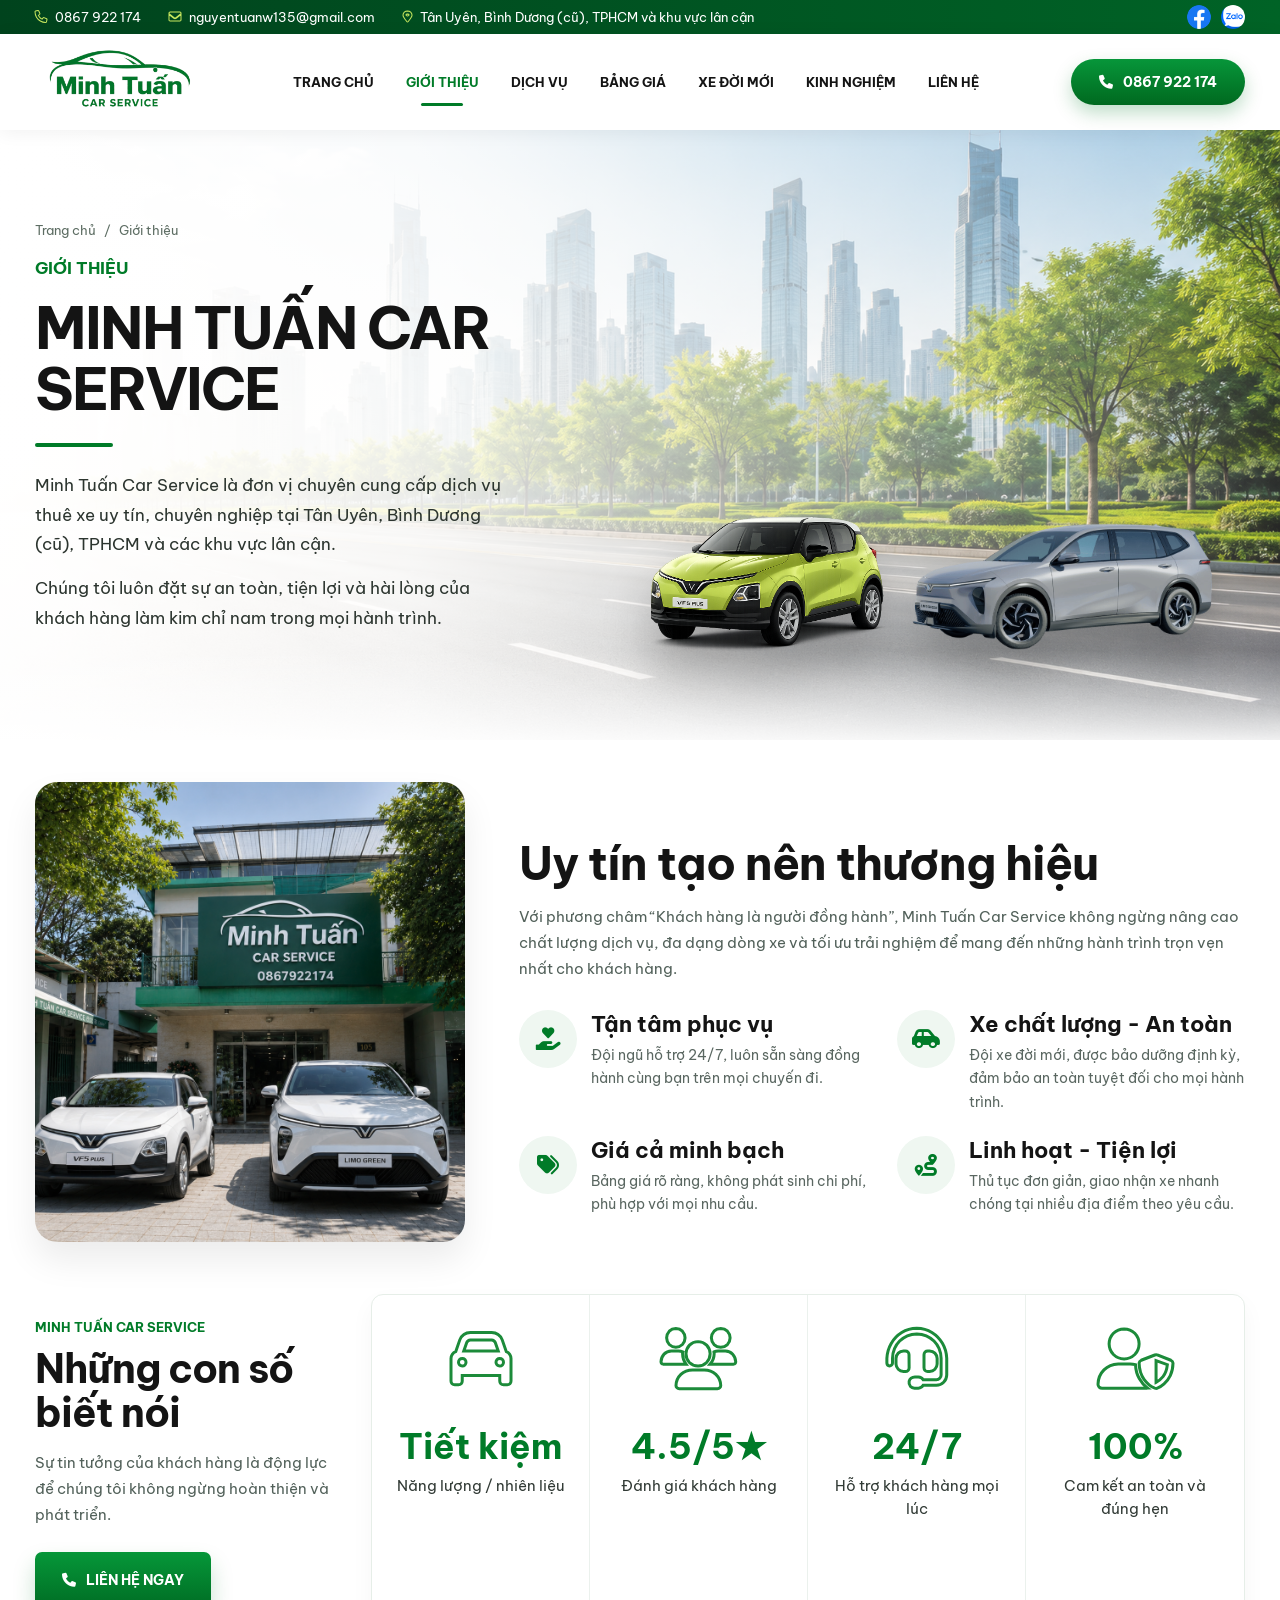
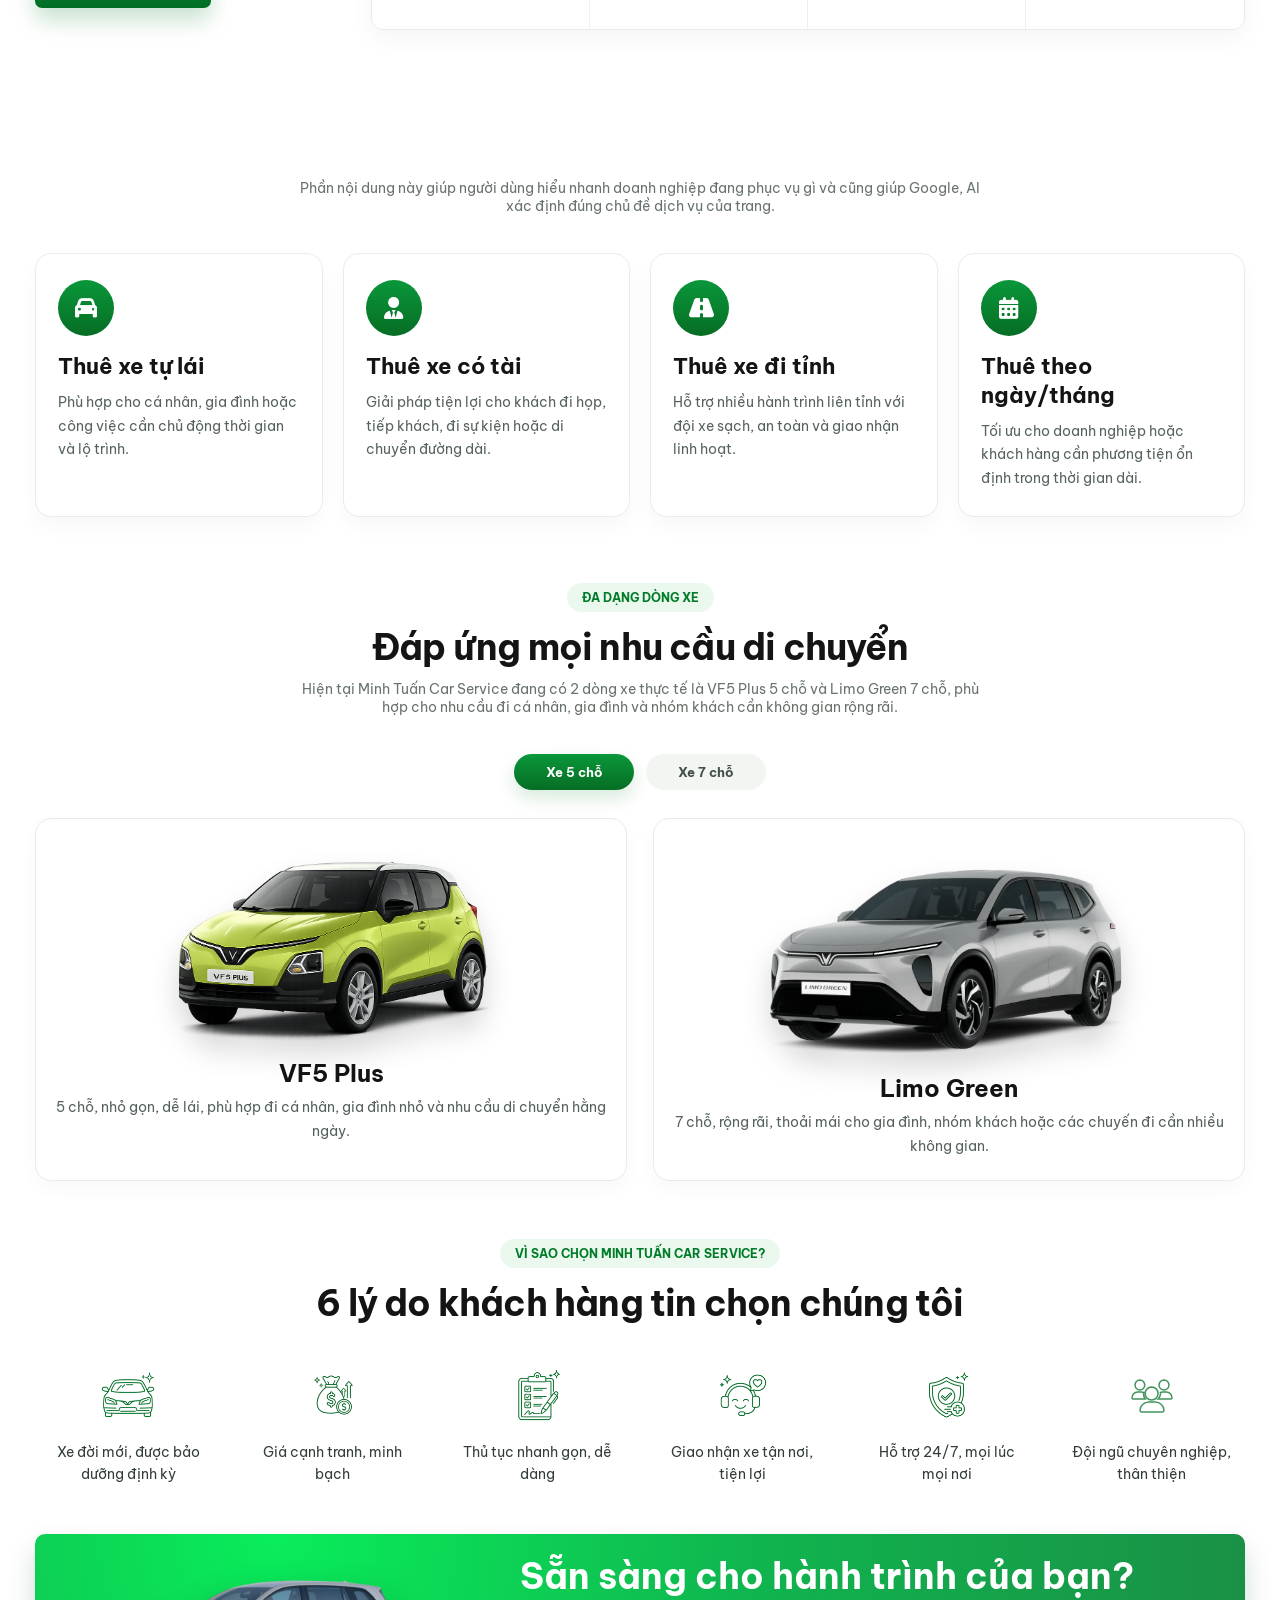
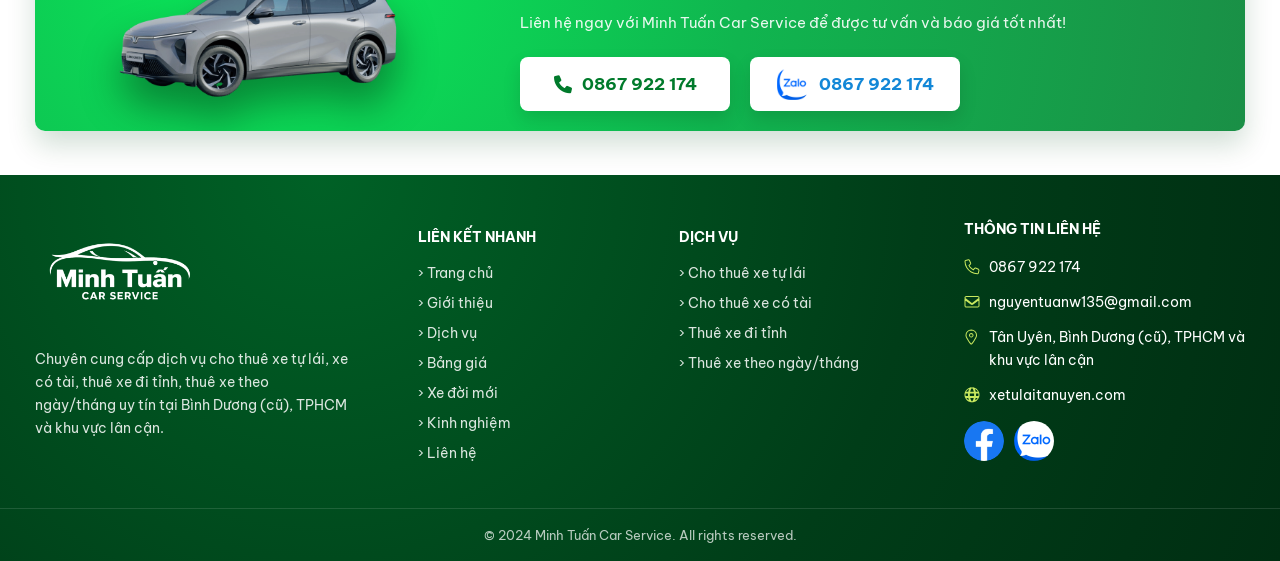
==== gioi-thieu.html @ 551d5305 "Initial site setup and UX polish" ====
<!DOCTYPE html>
<html lang="vi">
<head>
  <meta charset="UTF-8" />
  <meta name="viewport" content="width=device-width, initial-scale=1.0" />
  <title>Giới thiệu Minh Tuấn Car Service | Thuê xe tự lái Tân Uyên, Bình Dương</title>
  <meta name="description" content="Giới thiệu Minh Tuấn Car Service - dịch vụ thuê xe tự lái, xe có tài, xe đi tỉnh tại Tân Uyên, Bình Dương (cũ), TPHCM với 2 dòng xe hiện có: VF5 Plus 5 chỗ và Limo Green 7 chỗ." />
  <meta name="robots" content="index,follow,max-image-preview:large,max-snippet:-1,max-video-preview:-1" />
  <meta name="author" content="Minh Tuấn Car Service" />
  <link rel="canonical" href="https://xetulaitanuyen.com/gioi-thieu.html" />
  <meta property="og:locale" content="vi_VN" />
  <meta property="og:type" content="article" />
  <meta property="og:title" content="Giới thiệu Minh Tuấn Car Service | Thuê xe tự lái Tân Uyên" />
  <meta property="og:description" content="Trang giới thiệu đồng bộ nhận diện thương hiệu, tối ưu SEO Google và AI với đội xe thực tế gồm VF5 Plus 5 chỗ và Limo Green 7 chỗ." />
  <meta property="og:url" content="https://xetulaitanuyen.com/gioi-thieu.html" />
  <meta property="og:site_name" content="Minh Tuấn Car Service" />
  <meta property="og:image" content="https://xetulaitanuyen.com/assets/reference.jpg" />
  <meta property="og:image:alt" content="Minh Tuấn Car Service tại Tân Uyên Bình Dương" />
  <meta name="twitter:card" content="summary_large_image" />
  <meta name="twitter:title" content="Giới thiệu Minh Tuấn Car Service" />
  <meta name="twitter:description" content="Dịch vụ thuê xe tại Tân Uyên, Bình Dương với trang giới thiệu chuẩn SEO, dễ hiểu và đồng bộ giao diện hiện có." />
  <meta name="twitter:image" content="https://xetulaitanuyen.com/assets/reference.jpg" />
  <link rel="preconnect" href="https://fonts.googleapis.com">
  <link rel="preconnect" href="https://fonts.gstatic.com" crossorigin>
  <link href="https://fonts.googleapis.com/css2?family=Be+Vietnam+Pro:wght@400;500;600;700;800;900&display=swap" rel="stylesheet">
  <link rel="stylesheet" href="./style.css?v=scroll-reveal-9" />
  <link rel="stylesheet" href="./about.css?v=scroll-reveal-9" />
  <link rel="stylesheet" href="https://cdnjs.cloudflare.com/ajax/libs/font-awesome/6.0.0/css/all.min.css" />
  <link rel="icon" href="./assets/fav.png" type="image/x-icon">
  <script src="./site.js?v=scroll-reveal-9" defer></script>
  <script type="application/ld+json">
    {
      "@context": "https://schema.org",
      "@graph": [
        {
          "@type": "WebSite",
          "@id": "https://xetulaitanuyen.com/#website",
          "url": "https://xetulaitanuyen.com/",
          "name": "Minh Tuấn Car Service",
          "inLanguage": "vi"
        },
        {
          "@type": "AboutPage",
          "@id": "https://xetulaitanuyen.com/gioi-thieu.html#webpage",
          "url": "https://xetulaitanuyen.com/gioi-thieu.html",
          "name": "Giới thiệu Minh Tuấn Car Service",
          "isPartOf": {
            "@id": "https://xetulaitanuyen.com/#website"
          },
          "about": {
            "@id": "https://xetulaitanuyen.com/#organization"
          },
          "breadcrumb": {
            "@id": "https://xetulaitanuyen.com/gioi-thieu.html#breadcrumb"
          },
          "inLanguage": "vi"
        },
        {
          "@type": "BreadcrumbList",
          "@id": "https://xetulaitanuyen.com/gioi-thieu.html#breadcrumb",
          "itemListElement": [
            {
              "@type": "ListItem",
              "position": 1,
              "name": "Trang chủ",
              "item": "https://xetulaitanuyen.com/"
            },
            {
              "@type": "ListItem",
              "position": 2,
              "name": "Giới thiệu",
              "item": "https://xetulaitanuyen.com/gioi-thieu.html"
            }
          ]
        },
        {
          "@type": "LocalBusiness",
          "@id": "https://xetulaitanuyen.com/#organization",
          "name": "Minh Tuấn Car Service",
          "url": "https://xetulaitanuyen.com/",
          "logo": "https://xetulaitanuyen.com/assets/logo.png",
          "image": "https://xetulaitanuyen.com/assets/reference.jpg",
          "telephone": "+84-867-922-174",
          "email": "nguyentuanw135@gmail.com",
          "description": "Đơn vị chuyên cho thuê xe tự lái, xe có tài, thuê xe đi tỉnh và thuê xe theo ngày tháng tại Tân Uyên, Bình Dương (cũ), TPHCM và khu vực lân cận với đội xe hiện có gồm VF5 Plus 5 chỗ và Limo Green 7 chỗ.",
          "address": {
            "@type": "PostalAddress",
            "addressLocality": "Tân Uyên",
            "addressRegion": "Bình Dương",
            "addressCountry": "VN"
          },
          "areaServed": [
            "Tân Uyên",
            "Bình Dương",
            "TPHCM"
          ],
          "sameAs": [
            "https://www.facebook.com/",
            "https://zalo.me/0867922174"
          ]
        },
        {
          "@type": "FAQPage",
          "@id": "https://xetulaitanuyen.com/gioi-thieu.html#faq",
          "mainEntity": [
            {
              "@type": "Question",
              "name": "Minh Tuấn Car Service cung cấp những dịch vụ gì?",
              "acceptedAnswer": {
                "@type": "Answer",
                "text": "Minh Tuấn Car Service cung cấp thuê xe tự lái, thuê xe có tài, thuê xe đi tỉnh và thuê xe theo ngày hoặc tháng tại Tân Uyên, Bình Dương và khu vực lân cận với hai mẫu xe hiện có là VF5 Plus 5 chỗ và Limo Green 7 chỗ."
              }
            },
            {
              "@type": "Question",
              "name": "Khu vực hoạt động chính ở đâu?",
              "acceptedAnswer": {
                "@type": "Answer",
                "text": "Doanh nghiệp phục vụ chính tại Tân Uyên, Bình Dương (cũ), TPHCM, Bình Cơ, Hội Nghĩa, Thuận An, Thuận Giao và các khu vực lân cận."
              }
            },
            {
              "@type": "Question",
              "name": "Vì sao cần trang giới thiệu chuẩn SEO?",
              "acceptedAnswer": {
                "@type": "Answer",
                "text": "Trang giới thiệu giúp Google và các công cụ AI hiểu rõ thương hiệu, dịch vụ, khu vực hoạt động, điểm khác biệt và tăng độ tin cậy của website."
              }
            },
            {
              "@type": "Question",
              "name": "Trang này đã tối ưu gì cho SEO và AI?",
              "acceptedAnswer": {
                "@type": "Answer",
                "text": "Trang đã bổ sung heading rõ ràng, nội dung doanh nghiệp, FAQ, liên kết nội bộ, meta Open Graph, canonical và schema LocalBusiness, AboutPage, BreadcrumbList."
              }
            }
          ]
        }
      ]
    }
  </script>
</head>
<body class="about-page">
  <div class="topbar">
    <div class="container topbar-inner">
      <div class="top-left">
        <span class="contact-item"><i class="fa-solid fa-phone"></i><span>0867 922 174</span></span>
        <span class="contact-item"><i class="fa-solid fa-envelope"></i><span>nguyentuanw135@gmail.com</span></span>
        <span class="contact-item"><i class="fa-solid fa-location-dot"></i><span>Tân Uyên, Bình Dương (cũ), TPHCM và khu vực lân cận</span></span>
      </div>
      <div class="socials">
        <a href="https://www.facebook.com/" target="_blank" rel="noopener noreferrer" aria-label="Facebook">
          <img src="assets/icon_fb.png" alt="Facebook">
        </a>
        <a href="https://zalo.me/0867922174" target="_blank" rel="noopener noreferrer" aria-label="Zalo">
          <img src="assets/Icon_of_Zalo.png" alt="Zalo">
        </a>
      </div>
    </div>
  </div>

  <header class="header">
    <div class="container nav-wrap">
      <a href="./index.html" class="logo-link" aria-label="Trang chủ Minh Tuấn Car Service">
        <img src="./assets/logo.png" alt="Minh Tuấn Car Service" class="logo">
      </a>
      <nav class="nav" aria-label="Điều hướng chính">
        <a href="./index.html">TRANG CHỦ</a>
        <a class="active" href="#gioi-thieu" aria-current="page">GIỚI THIỆU</a>
        <a href="#services">DỊCH VỤ</a>
        <a href="#pricing">BẢNG GIÁ</a>
        <a href="#fleet">XE ĐỜI MỚI</a>
        <a href="#faq">KINH NGHIỆM</a>
        <a href="#contact">LIÊN HỆ</a>
      </nav>
      <a class="phone-btn" href="tel:0867922174"><i class="fa-solid fa-phone"></i><span>0867 922 174</span></a>
    </div>
  </header>

  <main>
    <section class="about-hero" id="gioi-thieu">
      <div class="about-hero-bg"></div>
      <div class="container about-hero-inner">
        <div class="about-copy">
          <div class="breadcrumb">
            <a href="./index.html">Trang chủ</a>
            <span>/</span>
            <span>Giới thiệu</span>
          </div>
          <p class="hero-kicker">GIỚI THIỆU</p>
          <h1>MINH TUẤN CAR SERVICE</h1>
          <div class="hero-line"></div>
          <p>Minh Tuấn Car Service là đơn vị chuyên cung cấp dịch vụ thuê xe uy tín, chuyên nghiệp tại Tân Uyên, Bình Dương (cũ), TPHCM và các khu vực lân cận.</p>
          <p>Chúng tôi luôn đặt sự an toàn, tiện lợi và hài lòng của khách hàng làm kim chỉ nam trong mọi hành trình.</p>
        </div>
        <div class="about-cars" aria-hidden="true">
          <img class="car-main" src="./assets/vf5-plus.png" alt="">
          <img class="car-secondary" src="./assets/limo-green-7c-xam2.png" alt="">
        </div>
      </div>
    </section>

    <section class="brand-section">
      <div class="container brand-grid">
        <div class="brand-image">
          <img src="./assets/gioi-thieu-ve-chung-toi.png" alt="Văn phòng và đội xe Minh Tuấn Car Service">
        </div>
        <div class="brand-content">
          <p class="section-mini">VỀ CHÚNG TÔI</p>
          <h2>Uy tín tạo nên thương hiệu</h2>
          <p>Với phương châm “Khách hàng là người đồng hành”, Minh Tuấn Car Service không ngừng nâng cao chất lượng dịch vụ, đa dạng dòng xe và tối ưu trải nghiệm để mang đến những hành trình trọn vẹn nhất cho khách hàng.</p>

          <div class="brand-features">
            <article>
              <div class="icon-badge"><i class="fa-solid fa-hand-holding-heart"></i></div>
              <div>
                <h3>Tận tâm phục vụ</h3>
                <p>Đội ngũ hỗ trợ 24/7, luôn sẵn sàng đồng hành cùng bạn trên mọi chuyến đi.</p>
              </div>
            </article>
            <article>
              <div class="icon-badge"><i class="fa-solid fa-car-side"></i></div>
              <div>
                <h3>Xe chất lượng - An toàn</h3>
                <p>Đội xe đời mới, được bảo dưỡng định kỳ, đảm bảo an toàn tuyệt đối cho mọi hành trình.</p>
              </div>
            </article>
            <article>
              <div class="icon-badge"><i class="fa-solid fa-tags"></i></div>
              <div>
                <h3>Giá cả minh bạch</h3>
                <p>Bảng giá rõ ràng, không phát sinh chi phí, phù hợp với mọi nhu cầu.</p>
              </div>
            </article>
            <article>
              <div class="icon-badge"><i class="fa-solid fa-route"></i></div>
              <div>
                <h3>Linh hoạt - Tiện lợi</h3>
                <p>Thủ tục đơn giản, giao nhận xe nhanh chóng tại nhiều địa điểm theo yêu cầu.</p>
              </div>
            </article>
          </div>
        </div>
      </div>
    </section>

    <section class="numbers-section">
      <div class="container numbers-grid">
        <div class="numbers-intro">
          <p class="section-mini">MINH TUẤN CAR SERVICE</p>
          <h2>Những con số biết nói</h2>
          <p>Sự tin tưởng của khách hàng là động lực để chúng tôi không ngừng hoàn thiện và phát triển.</p>
          <a class="btn primary about-btn" href="tel:0867922174"><i class="fa-solid fa-phone"></i><span>LIÊN HỆ NGAY</span></a>
        </div>
        <div class="numbers-cards">
          <article>
            <i class="fa-solid fa-car"></i>
            <strong>Tiết kiệm</strong>
            <span>Năng lượng / nhiên liệu</span>
          </article>
          <article>
            <i class="fa-solid fa-users"></i>
            <strong>4.5/5★</strong>
            <span>Đánh giá khách hàng</span>
          </article>
          <article>
            <i class="fa-solid fa-headset"></i>
            <strong>24/7</strong>
            <span>Hỗ trợ khách hàng mọi lúc</span>
          </article>
          <article>
           
            <i class="fa-solid fa-user-shield"></i>
            <strong>100%</strong>
            <span>Cam kết an toàn và đúng hẹn</span>
          </article>
        </div>
      </div>
    </section>

    <section class="service-summary" id="services">
      <div class="container">
        <div class="section-title about-title">
          <span>DỊCH VỤ NỔI BẬT</span>
          <h2>Giải pháp thuê xe linh hoạt cho nhiều nhu cầu</h2>
          <p>Phần nội dung này giúp người dùng hiểu nhanh doanh nghiệp đang phục vụ gì và cũng giúp Google, AI xác định đúng chủ đề dịch vụ của trang.</p>
        </div>
        <div class="service-summary-grid">
          <article>
            <i class="fa-solid fa-car"></i>
            <h3>Thuê xe tự lái</h3>
            <p>Phù hợp cho cá nhân, gia đình hoặc công việc cần chủ động thời gian và lộ trình.</p>
          </article>
          <article>
            <i class="fa-solid fa-user-tie"></i>
            <h3>Thuê xe có tài</h3>
            <p>Giải pháp tiện lợi cho khách đi họp, tiếp khách, đi sự kiện hoặc di chuyển đường dài.</p>
          </article>
          <article>
            <i class="fa-solid fa-road"></i>
            <h3>Thuê xe đi tỉnh</h3>
            <p>Hỗ trợ nhiều hành trình liên tỉnh với đội xe sạch, an toàn và giao nhận linh hoạt.</p>
          </article>
          <article>
            <i class="fa-solid fa-calendar-days"></i>
            <h3>Thuê theo ngày/tháng</h3>
            <p>Tối ưu cho doanh nghiệp hoặc khách hàng cần phương tiện ổn định trong thời gian dài.</p>
          </article>
        </div>
      </div>
    </section>

    <section class="fleet-section about-fleet" id="fleet">
      <div class="container">
        <div class="section-title about-title">
          <span>ĐA DẠNG DÒNG XE</span>
          <h2>Đáp ứng mọi nhu cầu di chuyển</h2>
          <p>Hiện tại Minh Tuấn Car Service đang có 2 dòng xe thực tế là VF5 Plus 5 chỗ và Limo Green 7 chỗ, phù hợp cho nhu cầu đi cá nhân, gia đình và nhóm khách cần không gian rộng rãi.</p>
        </div>
        <div class="fleet-tabs" aria-label="Phân loại xe">
          <span class="active">Xe 5 chỗ</span>
          <span>Xe 7 chỗ</span>
        </div>
        <div class="fleet-cards">
          <article class="fleet-card-item vf5-card">
            <img src="./assets/vf5-plus.png" alt="VF5 Plus 5 chỗ cho thuê">
            <h3>VF5 Plus</h3>
            <p>5 chỗ, nhỏ gọn, dễ lái, phù hợp đi cá nhân, gia đình nhỏ và nhu cầu di chuyển hằng ngày.</p>
          </article>
          <article class="fleet-card-item limo-card">
            <img src="./assets/limo-green-7c-xam.png" alt="Limo Green 7 chỗ cho thuê">
            <h3>Limo Green</h3>
            <p>7 chỗ, rộng rãi, thoải mái cho gia đình, nhóm khách hoặc các chuyến đi cần nhiều không gian.</p>
          </article>
        </div>
      </div>
    </section>

    <section class="reasons-section" id="reasons">
      <div class="container">
        <div class="section-title about-title reasons-title">
          <span>VÌ SAO CHỌN MINH TUẤN CAR SERVICE?</span>
          <h2>6 lý do khách hàng tin chọn chúng tôi</h2>
        </div>
        <div class="reasons-grid">
          <article>
            <img src="./assets/xe.png" alt="Xe đời mới">
            <p>Xe đời mới, được bảo dưỡng định kỳ</p>
          </article>
          <article>
            <img src="./assets/gia_ca_canh_tranh.png" alt="Giá cạnh tranh">
            <p>Giá cạnh tranh, minh bạch</p>
          </article>
          <article>
            <img src="./assets/thu_tuc_don_gian.png" alt="Thủ tục nhanh gọn">
            <p>Thủ tục nhanh gọn, dễ dàng</p>
          </article>
          <article>
            <img src="./assets/ho_tro_tan_tam.png" alt="Giao nhận xe tận nơi">
            <p>Giao nhận xe tận nơi, tiện lợi</p>
          </article>
          <article>
            <img src="./assets/an_toan.png" alt="Hỗ trợ 24/7">
            <p>Hỗ trợ 24/7, mọi lúc mọi nơi</p>
          </article>
          <article>
            <div class="reason-avatar"><i class="fa-solid fa-users"></i></div>
            <p>Đội ngũ chuyên nghiệp, thân thiện</p>
          </article>
        </div>
      </div>
    </section>

    <!-- <section class="pricing-highlight" id="pricing">
      <div class="container pricing-box">
        <div>
          <p class="section-mini light">CHUẨN SEO VÀ AI</p>
          <h2>Trang giới thiệu được viết để tăng độ hiểu và độ tin cậy</h2>
          <p>Nội dung trang tập trung vào doanh nghiệp, khu vực phục vụ, loại dịch vụ, điểm khác biệt, câu hỏi thường gặp và lời kêu gọi hành động rõ ràng. Đây là những yếu tố giúp Google hiểu ngữ cảnh tốt hơn và cũng hỗ trợ các công cụ AI tổng hợp thông tin chính xác hơn.</p>
        </div>
        <div class="pricing-points">
          <article>
            <strong>01</strong>
            <span>Heading rõ ràng, từ khóa địa phương tự nhiên.</span>
          </article>
          <article>
            <strong>02</strong>
            <span>Schema `AboutPage`, `LocalBusiness`, `FAQPage`, `BreadcrumbList`.</span>
          </article>
          <article>
            <strong>03</strong>
            <span>Nội dung hữu ích cho người dùng trước khi liên hệ đặt xe.</span>
          </article>
        </div>
      </div>
    </section> -->

    <!-- <section class="faq-section" id="faq">
      <div class="container">
        <div class="section-title about-title">
          <span>HỎI ĐÁP THƯỜNG GẶP</span>
          <h2>Thông tin hữu ích cho khách hàng và công cụ tìm kiếm</h2>
          <p>FAQ giúp người dùng hiểu nhanh dịch vụ, đồng thời tăng chiều sâu nội dung cho trang giới thiệu.</p>
        </div>
        <div class="faq-grid">
          <article>
            <h3>Minh Tuấn Car Service cung cấp những dịch vụ nào?</h3>
            <p>Chúng tôi chuyên cho thuê xe tự lái, xe có tài, xe đi tỉnh và xe theo ngày hoặc tháng tại Tân Uyên, Bình Dương (cũ), TPHCM.</p>
          </article>
          <article>
            <h3>Trang giới thiệu chuẩn SEO cần có gì?</h3>
            <p>Cần có nội dung rõ về doanh nghiệp, khu vực phục vụ, cấu trúc heading hợp lý, FAQ, schema và CTA rõ ràng.</p>
          </article>
          <article>
            <h3>Trang này hỗ trợ Google và AI như thế nào?</h3>
            <p>Trang giúp hệ thống hiểu thương hiệu, thực thể doanh nghiệp, dịch vụ cốt lõi và địa phương hoạt động thay vì chỉ nhìn giao diện.</p>
          </article>
          <article>
            <h3>Làm sao để liên hệ nhanh nhất?</h3>
            <p>Bạn có thể gọi trực tiếp số 0867 922 174 hoặc nhắn Zalo để được tư vấn nhanh về dòng xe, giá và thời gian giao nhận.</p>
          </article>
        </div>
      </div>
    </section> -->

    <section class="cta" id="contact">
      <div class="container">
        <div class="cta-box">
          <img src="./assets/limo-green-7c-xam2.png" alt="Limo Green 7 chỗ">
          <div class="cta-copy">
            <h2>Sẵn sàng cho hành trình của bạn?</h2>
            <p>Liên hệ ngay với Minh Tuấn Car Service để được tư vấn và báo giá tốt nhất!</p>
            <div class="cta-actions">
              <a href="tel:0867922174"><i class="fa-solid fa-phone"></i> <span>0867 922 174</span></a>
              <a href="https://zalo.me/0867922174" target="_blank" rel="noopener noreferrer"><img src="assets/Icon_of_Zalo.png" alt="Zalo"><span>0867 922 174</span></a>
            </div>
          </div>
        </div>
      </div>
    </section>
  </main>

  <footer class="footer">
    <div class="container footer-grid">
      <div class="footer-brand">
        <img src="./assets/logo.png" alt="Minh Tuấn Car Service">
        <p>Chuyên cung cấp dịch vụ cho thuê xe tự lái, xe có tài, thuê xe đi tỉnh, thuê xe theo ngày/tháng uy tín tại Bình Dương (cũ), TPHCM và khu vực lân cận.</p>
      </div>
      <div>
        <h4>LIÊN KẾT NHANH</h4>
        <a href="./index.html">› Trang chủ</a>
        <a href="./gioi-thieu.html">› Giới thiệu</a>
        <a href="#services">› Dịch vụ</a>
        <a href="#pricing">› Bảng giá</a>
        <a href="#fleet">› Xe đời mới</a>
        <a href="#faq">› Kinh nghiệm</a>
        <a href="#contact">› Liên hệ</a>
      </div>
      <div>
        <h4>DỊCH VỤ</h4>
        <a href="#services">› Cho thuê xe tự lái</a>
        <a href="#services">› Cho thuê xe có tài</a>
        <a href="#services">› Thuê xe đi tỉnh</a>
        <a href="#services">› Thuê xe theo ngày/tháng</a>
      </div>
      <div class="footer-lh">
        <h4>THÔNG TIN LIÊN HỆ</h4>
        <p><i class="fa-solid fa-phone"></i> <span>0867 922 174</span></p>
        <p><i class="fa-solid fa-envelope"></i> <span>nguyentuanw135@gmail.com</span></p>
        <p><i class="fa-solid fa-map-marker-alt"></i> <span>Tân Uyên, Bình Dương (cũ), TPHCM và khu vực lân cận</span></p>
        <p><i class="fas fa-globe"></i> <span>xetulaitanuyen.com</span></p>
        <div class="footer-social">
          <a href="https://www.facebook.com/" target="_blank" rel="noopener noreferrer" aria-label="Facebook">
            <img src="assets/icon_fb.png" alt="Facebook">
          </a>
          <a href="https://zalo.me/0867922174" target="_blank" rel="noopener noreferrer" aria-label="Zalo">
            <img src="assets/Icon_of_Zalo.png" alt="Zalo">
          </a>
        </div>
      </div>
    </div>
    <div class="copyright">© 2024 Minh Tuấn Car Service. All rights reserved.</div>
  </footer>

  <a href="#gioi-thieu" class="to-top" aria-label="Lên đầu trang"><i class="fa-solid fa-chevron-up"></i></a>
</body>
</html>
---- style.css ----
:root{
  --green:#007b28;
  --green-2:#00993d;
  --dark:#00451f;
  --dark-2:#003817;
  --lime:#c6e46b;
  --text:#141414;
  --muted:#68736c;
  --line:#e6eee8;
  --shadow:0 16px 38px rgba(0,0,0,.10);
  --reveal-distance:24px;
  --reveal-duration:620ms;
  --reveal-ease:cubic-bezier(0.22, 1, 0.36, 1);
  --drive-duration:1.28s;
  --drive-settle-duration:.54s;
  --drive-ease:cubic-bezier(0.18, 0.88, 0.22, 1);
  --drive-overshoot:-18px;
  --drive-rebound:8px;
}
*{box-sizing:border-box}
html{scroll-behavior:auto}
body{
  margin:0;
  font-family:"Be Vietnam Pro",Arial,sans-serif;
  color:var(--text);
  background:#fff;
}
a{text-decoration:none;color:inherit}
img{
  max-width:100%;
  display:block;
  user-select:none;
  -webkit-user-select:none;
  -moz-user-select:none;
  -ms-user-select:none;
  -webkit-user-drag:none;
  -webkit-touch-callout:none;
}

button,
.nav,
.nav a,
.phone-btn,
.btn,
.pill,
.socials,
.socials a,
.footer-social,
.footer-social a,
.cta-actions a,
.feature-item,
.chips b,
.stats div,
.commit-grid article,
.fleet-tabs span,
.numbers-cards article,
.to-top,
.icon-badge,
.circle-icon,
.commit-icon,
.reason-avatar{
  user-select:none;
  -webkit-user-select:none;
  -moz-user-select:none;
  -ms-user-select:none;
}
.container{
  width:min(1210px, calc(100% - 64px));
  margin:0 auto;
}

/* topbar */
.topbar{
  height:34px;
  background:linear-gradient(90deg,#00431d,#006326);
  color:#fff;
  font-size:13px;
}
.topbar-inner{
  height:34px;
  display:flex;
  align-items:center;
  justify-content:space-between;
}
.top-left{
  display:flex;
  gap:28px;
  align-items:center;
  white-space:nowrap;
}
.contact-item{
  display:inline-flex;
  align-items:center;
  gap:8px;
}
.contact-item i{
  color:#c8e85f;
  font-size:12px;
    -webkit-text-fill-color: transparent;
  -webkit-text-stroke: 1px #c8e85f;
}
.socials{
  display:flex;
  gap:10px;
}
.socials a{
  width:24px;
  height:24px;
  border-radius:50%;
  display:flex;
  align-items:center;
  justify-content:center;
  overflow:hidden;
}
.socials a img{
  width:100%;
  height:100%;
  object-fit:contain;
  display:block;
}

/* header */
.header{
  height:96px;
  background:#fff;
  box-shadow:0 2px 18px rgba(0,0,0,.06);
  position:sticky;
  top:0;
  z-index:50;
}
.nav-wrap{
  height:96px;
  display:flex;
  align-items:center;
  justify-content:space-between;
  gap:28px;
}
.logo{
  width:165px;
  height:auto;
  object-fit:contain;
}
.nav{
  display:flex;
  align-items:center;
  gap:32px;
  font-size:13px;
  font-weight:700;
}
.nav a{
  position:relative;
  padding:38px 0;
}
.nav a.active,
.nav a:hover{color:var(--green)}
.nav a.active:after{
  content:"";
  position:absolute;
  left:50%;
  transform:translateX(-50%);
  bottom:22px;
  width:50px;height:3px;
  background:var(--green);
  border-radius:8px;
}
.phone-btn{
  display:inline-flex;
  align-items:center;
  justify-content:center;
  gap:10px;
  background:linear-gradient(180deg,#07963a,#00691f);
  color:#fff;
  font-size:14px;
  font-weight:700;
  padding:14px 28px;
  border-radius:999px;
  box-shadow:0 8px 18px rgba(0,123,40,.25);
  white-space:nowrap;
}
.phone-btn i{
  font-size:14px;
}

/* hero */
.hero{
  position:relative;
  min-height:650px;
  overflow:hidden;
}
.hero-bg{
  position:absolute;
  inset:0;
  background:
    linear-gradient(90deg,rgba(255,255,255,.97) 0%,rgba(255,255,255,.88) 15%,rgba(255,255,255,.18) 34%,rgba(255,255,255,.18) 62%,rgba(255,255,255,0) 100%),
    url("./assets/city-bg.png") center/cover no-repeat;
}
.hero:after{
  content:"";
  position:absolute;
  inset:auto 0 0 0;
  height:120px;
  background:linear-gradient(180deg,rgba(255,255,255,0),rgba(255,255,255,.35));
  pointer-events:none;
}
.hero-angle{
  position:absolute;
  right:-90px;top:0;
  width:390px;height:650px;
  background:linear-gradient(160deg,#0c772e,#136428);
  clip-path:polygon(36% 0,100% 0,100% 100%,0 100%);
  opacity:.90;
}
.hero-inner{
  position:relative;
  z-index:2;
  min-height:650px;
  display:flex;
  align-items:center;
}
.hero-content{
  width:45%;
  padding-top:12px;
}
.pill{
  display:inline-flex;
  align-items:center;
  color:#fff;
  background:linear-gradient(180deg,#058d34,#006b23);
  border-radius:999px;
  padding:10px 18px;
  font-size:14px;
  font-weight:700;
  margin-bottom:22px;
  box-shadow:0 5px 14px rgba(0,100,35,.22);
}
.hero h1{
  margin:0;
  line-height:.98;
  font-size:74px;
  letter-spacing:-2.6px;
  font-weight:700;
}
.hero h1 span{
  display:block;
  color:var(--green);
}
.hero-desc{
  max-width: 520px;
    color: #000000;
    font-size: 17px;
    line-height: 1.65;
    margin: 24px 0 28px;
    background: #ffffff78;
    border-radius: 15px;
}
.features{
    display: grid;
    grid-template-columns: repeat(4, 1fr);
    max-width: 540px;
    gap: 0;
    margin: 0 0 34px;
    background: #ffffffa3;
    padding: 10px;
    border-radius: 15px;
}
.feature-item{
  text-align:center;
  padding:0 14px;
  border-right:1px solid rgba(0,85,28,.18);
}
.feature-item:last-child{border-right:none}
.feature-icon{
  font-size:28px;
  color:var(--green);
  margin-bottom:8px;
}
.feature-icon i{
  display:block;
  -webkit-text-fill-color: currentColor;
  -webkit-text-stroke: 0 transparent;
}
.feature-item b{
  display:block;
  font-size:13px;
  line-height:1.35;
}
.feature-item span{
  display:block;
  font-weight:700;
  font-size:13px;
  line-height:1.35;
}
.hero-actions{
  display:flex;
  gap:20px;
}
.btn{
  height:56px;
  min-width:170px;
  display:inline-flex;
  align-items:center;
  justify-content:center;
  gap:10px;
  border-radius:7px;
  font-size:14px;
  font-weight:700;
}
.btn.primary{
  color:#fff;
  background:linear-gradient(180deg,#069739,#006d24);
  box-shadow:0 12px 22px rgba(0,123,40,.22);
}
.btn.outline{
  color:#0a6f2d;
  background:#fff;
  border:2px solid #0a7c31;
}
.hero-car-wrap{
  position:absolute;
  right:-28px;
  bottom:52px;
  width:60%;
  display:flex;
  justify-content:flex-end;
  pointer-events:none;
}
.hero-car{
  width:780px;
  transform:translateX(15px);
  filter:drop-shadow(0 34px 30px rgba(0,0,0,.33));
}
.hero-car-wrap::after{
  content:"";
  position:absolute;
  left:12%;
  right:10%;
  bottom:10px;
  height:34px;
  border-radius:50%;
  background:radial-gradient(circle,rgba(0,0,0,.24) 0%,rgba(0,0,0,.18) 34%,rgba(0,0,0,0) 74%);
  opacity:0;
  transform:translate3d(100px,0,0) scale(.7);
  filter:blur(10px);
}

/* search */
.search-section{
  position:relative;
  z-index:5;
  margin-top:-20px;
  padding-bottom:70px;
}
.search-box{
  background:#fff;
  border:1px solid var(--line);
  border-radius:22px;
  padding:26px 32px 32px;
  box-shadow:var(--shadow);
}
.search-heading h2{
  margin:0 0 6px;
  color:var(--green);
  font-size:20px;
}
.search-heading p{
  margin:0 0 24px;
  color:var(--muted);
  font-size:13px;
}
.search-grid{
  display:grid;
  grid-template-columns:1.1fr 1fr 1fr 1.1fr 1fr;
  gap:24px;
  align-items:end;
}
.search-grid label span{
  display:block;
  font-size:13px;
  font-weight:700;
  margin-bottom:9px;
}
.search-grid input,
.search-grid select{
  width:100%;
  height:54px;
  border:1px solid #dfe8e2;
  border-radius:7px;
  padding:0 16px;
  color:#59635d;
  background:#fff;
  outline:none;
  font-family:inherit;
}
.search-grid button{
  height:54px;
  border:0;border-radius:7px;
  background:linear-gradient(180deg,#07953a,#006f25);
  color:#fff;
  font-weight:700;
  font-family:inherit;
  cursor:pointer;
  display:inline-flex;
  align-items:center;
  justify-content:center;
  gap:10px;
}

/* section titles */
.section-title{
  text-align:center;
  margin-bottom:38px;
}
.section-title span{
  display:inline-block;
  color:var(--green);
  background:#eaf8ee;
  padding:7px 15px;
  border-radius:999px;
  font-size:12px;
  font-weight:700;
}
.section-title h2{
  margin:14px 0 10px;
  font-size:36px;
  letter-spacing:-.8px;
}
.section-title p{
  color:var(--muted);
  margin:0;
  font-size:14px;
}

/* services */
.services{
  padding:0 0 38px;
}
.service-grid{
  display:grid;
  grid-template-columns:repeat(4,1fr);
  gap:24px;
}
.service-card{
  min-height:400px;
  background:#fff;
  border:1px solid #e3ebe5;
  border-radius:9px;
  padding:28px 24px 16px;
  box-shadow:0 9px 24px rgba(0,0,0,.035);
  overflow:hidden;
  position:relative;
}
.circle-icon{
  width:54px;height:54px;border-radius:50%;
  display:grid;place-items:center;
  color:#fff;
  background:linear-gradient(180deg,#058f35,#006d24);
  font-size:22px;
  margin-bottom:22px;
}
.circle-icon i{
  display:block;
}
.service-card h3{
  margin:0 0 14px;
  font-size:21px;
}
.service-card p{
  color:#606d65;
  line-height:1.62;
  font-size:14px;
  margin:0 0 16px;
}
.service-card a{
  color:var(--green);
  font-size:13px;
  font-weight:700;
}
.service-card img{
  position:absolute;
  left:22px;
  right:22px;
  bottom:15px;
  width:calc(100% - 44px);
  height:120px;
  object-fit:contain;
  filter:drop-shadow(0 15px 12px rgba(0,0,0,.22));
}
.service-card.card-vf5 img{
  filter:drop-shadow(0 15px 12px rgba(0,0,0,.22));
}
.service-card.card-limo img{
  height:132px;
  filter:drop-shadow(0 15px 12px rgba(0,0,0,.18));
}
.service-card.card-vf5-red img{
  height:128px;
  filter:drop-shadow(0 15px 12px rgba(0,0,0,.18));
}

/* area */
.area{
  padding:0 0 64px;
}
.area-box{
  background:radial-gradient(circle at 55% 0%,#006a28,#003d1a 64%);
  color:#fff;
  border-radius:10px;
  padding:36px 36px 44px;
  text-align:center;
  box-shadow:0 15px 28px rgba(0,67,31,.18);
}
.area-box > span{
  color:#b7e86f;
  font-weight:700;
  font-size:12px;
}
.area-box h2{
  margin:10px 0 10px;
  font-size:30px;
}
.area-box > p{
  margin:0 0 27px;
  opacity:.82;
  font-size:14px;
}
.chips{
  display:flex;
  justify-content:center;
  gap:12px;
  flex-wrap:wrap;
  padding-bottom:26px;
  border-bottom:1px solid rgba(255,255,255,.22);
}
.chips b{
  display:inline-flex;
  align-items:center;
  gap:8px;
  border:1px solid rgba(201,234,139,.55);
  color:#fff;
  border-radius:7px;
  padding:10px 16px;
  font-size:13px;
  font-weight:700;
}
.chips b i{
  color:#d7f47c;
    -webkit-text-fill-color: transparent;
  -webkit-text-stroke: 1px #c8e85f;
}
.stats{
  margin-top:32px;
  display:grid;
  grid-template-columns:repeat(4,1fr);
}
.stats div{
  display:grid;
  grid-template-columns:auto 1fr;
  column-gap:18px;
  text-align:left;
  justify-content:center;
  padding:0 34px;
  border-right:1px solid rgba(255,255,255,.25);
}
.stats div:last-child{border-right:none}
.stats i{
  grid-row:span 2;
  width:44px;
  color:#d7f47c;
  font-size:44px;
  display:flex;
  align-items:center;
  justify-content:center;
  align-self:center;
    -webkit-text-fill-color: transparent;
  -webkit-text-stroke: 1px #c8e85f;
}
.stats strong{
  color:#d7f47c;
  font-size:24px;
  line-height:1.1;
}
.stats p{
  margin:5px 0 0;
  font-size:14px;
  line-height:1.45;
}

/* commit */
.commit{padding:0 0 48px;background:#fff}.commit .section-title{text-align:center;margin-bottom:28px}.commit .section-title span{display:inline-block;margin-bottom:10px;color:#007b28;font-size:12px;font-weight:700;text-transform:uppercase;background:transparent;padding:0}.commit .section-title h2{margin:0;color:#111;font-size:34px;font-weight:700;line-height:1.25;letter-spacing:-.4px}.commit-grid{display:grid;grid-template-columns:repeat(5,1fr);background:#fff;border:1px solid #e7eee9;border-radius:8px;box-shadow:0 10px 26px rgba(0,0,0,.045);overflow:hidden}.commit-grid article{min-height:172px;padding:28px 20px 24px;text-align:center;background:#fff;border-right:1px solid #e7eee9}.commit-grid article:last-child{border-right:none}.commit-icon{width:64px;height:64px;margin:0 auto 16px;display:flex;align-items:center;justify-content:center}.commit-icon img{width:100%;height:100%;object-fit:contain;display:block}.commit-grid h3{margin:0 0 10px;color:#111;font-size:15px;font-weight:700;line-height:1.35}.commit-grid p{margin:0 auto;max-width:190px;color:#343f38;font-size:13px;font-weight:500;line-height:1.55}

/* CTA */
.cta{padding:0 0 44px;background:#fff}.cta .container{width:min(1210px,calc(100% - 64px));margin:0 auto}.cta-box{min-height:190px;border-radius:10px;overflow:hidden;background:radial-gradient(circle at 20% 0%,#09ed5a,#10b54f 48%,#1a8f46 100%);color:#fff;display:grid;grid-template-columns:430px 1fr;align-items:center;gap:10px;padding:20px 62px 20px 45px;box-shadow:0 14px 28px rgba(0,80,30,.18)}.cta-box>img{width:360px;height:auto;object-fit:contain;filter:drop-shadow(0 24px 20px rgba(0,0,0,.38))}.cta-box h2{margin:0;color:#fff;font-size:36px;font-weight:700;line-height:1.25}.cta-box p{margin:12px 0 22px;color:rgba(255,255,255,.9);font-size:15px;line-height:1.6}.cta-actions{display:flex;align-items:center;gap:20px}.cta-actions a{min-width:210px;height:54px;padding:0 22px;border-radius:8px;background:#fff;color:#007a2b;display:inline-flex;align-items:center;justify-content:center;gap:10px;font-size:17px;font-weight:700;text-decoration:none;box-shadow:0 8px 18px rgba(0,0,0,.12)}.cta-actions a:hover{box-shadow:0 8px 18px rgba(0,0,0,.12)}.cta-actions a i{color:#007a2b;font-size:18px}.cta-actions a img{width:32px;height:32px;object-fit:contain;display:block}.cta-actions a:nth-child(2){color:#1287d7}

/* footer */
.footer{
  background:radial-gradient(circle at 25% 0%,#006126,#003d18 58%,#002e12 100%);
  color:#fff;
}
.footer-grid{
  display:grid;
  grid-template-columns:1.3fr .8fr .9fr 1.15fr;
  gap:65px;
  padding:45px 0 36px;
}
.footer-brand img{
  width:165px;
  filter:brightness(0) invert(1);
  margin-bottom:18px;
}
.footer p,
.footer a{
  display:block;
  color:rgba(255,255,255,.86);
  font-size:14px;
  line-height:1.65;
  margin:0 0 7px;
}
.footer h4{
  margin:8px 0 16px;
  font-size:14px;
}
.footer > .container > div:not(:last-child){
  
}
.footer-social {
  display: flex;
  align-items: center;
  gap: 5px;
  margin-top: 14px;
}

.footer-social a {
  width: 40px;
  height: 40px;
  border-radius: 50%;
  display: flex;
  align-items: center;
  justify-content: center;

  overflow: hidden;
  padding: 5px;
}

.footer-social a img {
  width: 100%;
  height: 100%;
  object-fit: contain;
  display: block;
}

.footer-social img {
  width: 100%;
  height: 100%;
  object-fit: contain;
}
.footer-social span{
  width:34px;height:34px;border-radius:50%;
  display:grid;place-items:center;
  background:#1b74e4;
  color:#fff;
  font-weight:700;
  font-size:13px;
}
.footer-social span:nth-child(2){background:#e9f7ff;color:#138de0;font-size:10px}

.footer-lh h4 {
  margin: 0 0 18px;

  font-weight: 700;
  color: #ffffff;
  text-transform: uppercase;
}

.footer-lh p {
  display: flex;
  align-items: flex-start;
  gap: 9px;
  margin: 0 0 12px;
  color: #ffffff;

}

.footer-lh p i {
  width: 16px;
  min-width: 16px;
  margin-top: 4px;
  color: transparent;
  font-size: 14px;
  text-align: center;

  -webkit-text-fill-color: transparent;
  -webkit-text-stroke: 1px #c8e85f;
}

.footer-lh p span {
  display: inline-block;
  color: #ffffff;
}

.copyright{
  border-top:1px solid rgba(255,255,255,.12);
  text-align:center;
  padding:18px 0;
  color:rgba(255,255,255,.72);
  font-size:13px;
}
.to-top{
  position:fixed;
  right:28px;
  bottom:28px;
  z-index:60;
  width:46px;height:46px;
  display:grid;place-items:center;
  background:#fff;
  color:#004e1e;
  border-radius:50%;
  box-shadow:0 10px 28px rgba(0,0,0,.2);
  font-size:22px;
  font-weight:700;
}
.to-top i{
  font-size:18px;
}

/* Responsive */
@media (max-width:1100px){
  .nav{gap:16px;font-size:12px}
  .hero h1{font-size:58px}
  .hero-car-wrap{width:56%}
  .search-grid{grid-template-columns:repeat(2,1fr)}
  .search-grid button{grid-column:1/-1}
  .service-grid{grid-template-columns:repeat(2,1fr)}
  .commit-grid{grid-template-columns:repeat(2,1fr)}
  .stats{grid-template-columns:repeat(2,1fr);row-gap:26px}
  .stats div:nth-child(2){border-right:none}
}
@media (max-width:760px){
  .container{width:min(100% - 28px, 1210px)}
  .topbar{height:auto}
  .topbar-inner,.top-left{height:auto;display:block;padding:7px 0}
  .top-left>.contact-item{display:flex;margin:4px 0}
  .socials{display:none}
  .header{height:auto}
  .nav-wrap{height:auto;align-items:flex-start;padding:12px 0;flex-direction:column}
  .nav{flex-wrap:wrap;gap:12px}
  .nav a{padding:5px 0}
  .phone-btn{width:100%}
  .hero{min-height:auto;padding:45px 0 40px}
  .hero-inner{min-height:auto;display:block}
  .hero-content{width:100%}
  .hero h1{font-size:46px}
  .features{grid-template-columns:repeat(2,1fr)}
  .hero-car-wrap{position:relative;width:100%;right:auto;bottom:auto;margin-top:24px}
  .hero-car{width:100%;transform:none}
  .hero-angle{display:none}
  .search-section{margin-top:0;padding-top:20px}
  .search-grid,.service-grid,.commit-grid,.footer-grid,.cta-box{grid-template-columns:1fr}
  .cta-box{padding:26px;text-align:center}
  .cta-box img{margin:0 auto;width:280px}
  .cta-actions{flex-direction:column}
  .stats{grid-template-columns:1fr}
  .stats div{border-right:none;border-bottom:1px solid rgba(255,255,255,.2);padding:20px}
  .stats div:last-child{border-bottom:none}
  .footer > .container > div:not(:last-child){border-right:none}
}

/* footer social final */
.footer-social{display:flex;align-items:center;gap:10px;margin-top:14px}.footer-social a{width:40px;height:40px;border-radius:50%;display:flex;align-items:center;justify-content:center;background:transparent;overflow:hidden;padding:0;text-decoration:none}.footer-social a img{width:40px;height:40px;object-fit:contain;display:block}.footer-social span{display:none!important}
/* Global font weight cap: tối đa 700 */
h1,h2,h3,h4,h5,h6,b,strong,button,.btn,.nav a,.phone-btn,.pill,.search-heading h2,.search-grid label span,.search-grid button,.section-title span,.service-card a,.chips b,.stats strong,.cta-actions a,.footer h4,.footer-lh h4{font-weight:700!important}
@media(max-width:992px){.commit-grid{grid-template-columns:repeat(2,1fr)}.commit-grid article{border-right:1px solid #e7eee9;border-bottom:1px solid #e7eee9}.commit-grid article:nth-child(2n){border-right:none}.commit-grid article:last-child{grid-column:1/-1;border-right:none}}
@media(max-width:760px){.cta .container{width:min(100% - 28px,1210px)}.cta-box{grid-template-columns:1fr;text-align:center;padding:28px 22px}.cta-box>img{width:280px;margin:0 auto}.cta-actions{flex-direction:column;gap:12px}.cta-actions a{width:100%;min-width:unset}}
@media(max-width:576px){.commit .section-title h2{font-size:28px}.commit-grid{grid-template-columns:1fr}.commit-grid article{border-right:none;border-bottom:1px solid #e7eee9}.commit-grid article:last-child{grid-column:auto;border-bottom:none}}

/* Static interaction overrides */
body{overflow-x:hidden}
section[id]{scroll-margin-top:128px}
.header.is-scrolled{
  background:rgba(255,255,255,.92);
  backdrop-filter:blur(14px);
  box-shadow:0 14px 32px rgba(0,0,0,.08);
}
.nav a:after{
  content:"";
  position:absolute;
  left:50%;
  transform:translateX(-50%);
  bottom:22px;
  width:0;
  height:3px;
  background:var(--green);
  border-radius:8px;
  opacity:0;
}
.nav a.active:after,
.nav a.is-current:after,
.nav a:hover:after{
  width:50px;
  opacity:1;
}
.nav a.is-current{color:var(--green)}
.search-grid input:focus,
.search-grid select:focus{
  border-color:rgba(0,123,40,.35);
  box-shadow:0 0 0 4px rgba(0,123,40,.08);
}
.to-top{
  opacity:0;
  visibility:hidden;
}
.to-top.is-visible{
  opacity:1;
  visibility:visible;
}

/* Scroll reveal */
.reveal-item{
  --reveal-delay:0ms;
  --reveal-item-distance:var(--reveal-distance);
}

.reveal-enabled .reveal-item{
  opacity:0;
  transform:translate3d(0,var(--reveal-item-distance),0);
  transition:
    opacity var(--reveal-duration) var(--reveal-ease) var(--reveal-delay),
    transform var(--reveal-duration) var(--reveal-ease) var(--reveal-delay);
  will-change:opacity,transform;
}

.reveal-enabled .reveal-item.reveal-visible{
  opacity:1;
  transform:translate3d(0,0,0);
  will-change:auto;
}

/* Hero drive-in */
.hero-car-wrap.drive-in-ready{
  overflow:visible;
  transform:translate3d(108vw,0,0);
  will-change:transform;
}

.hero-car-wrap.drive-in-ready .hero-car{
  opacity:1;
  transform:translateX(15px) scale(.988);
  filter:drop-shadow(0 24px 22px rgba(0,0,0,.24));
  will-change:transform,filter;
}

.hero-car-wrap.drive-in-ready.drive-in-active{
  animation:heroCarWrapDriveIn var(--drive-duration) var(--drive-ease) forwards;
}

.hero-car-wrap.drive-in-ready.drive-in-active .hero-car{
  animation:heroCarBodySettle var(--drive-settle-duration) var(--drive-ease) calc(var(--drive-duration) - .24s) forwards;
}

.hero-car-wrap.drive-in-ready.drive-in-active::after{
  animation:heroCarShadowIn var(--drive-duration) var(--drive-ease) forwards;
}

@keyframes heroCarWrapDriveIn{
  0%{
    transform:translate3d(108vw,0,0);
  }
  64%{
    transform:translate3d(var(--drive-overshoot),0,0);
  }
  82%{
    transform:translate3d(var(--drive-rebound),0,0);
  }
  100%{
    transform:translate3d(0,0,0);
  }
}

@keyframes heroCarBodySettle{
  0%{
    transform:translateX(15px) scale(.988);
    filter:drop-shadow(0 24px 22px rgba(0,0,0,.24));
  }
  48%{
    transform:translateX(15px) translateY(-3px) scale(1.008);
    filter:drop-shadow(0 34px 30px rgba(0,0,0,.32));
  }
  100%{
    transform:translateX(15px) scale(1);
    filter:drop-shadow(0 34px 30px rgba(0,0,0,.33));
  }
}

@keyframes heroCarShadowIn{
  0%{
    opacity:0;
    transform:translate3d(108vw,0,0) scale(.72);
  }
  62%{
    opacity:.7;
    transform:translate3d(-8px,0,0) scale(1.03);
  }
  100%{
    opacity:.46;
    transform:translate3d(0,0,0) scale(1);
  }
}

@media (max-width:1100px){
  :root{
    --reveal-distance:20px;
    --reveal-duration:560ms;
    --drive-duration:1.08s;
    --drive-settle-duration:.46s;
    --drive-overshoot:-12px;
    --drive-rebound:5px;
  }
}

@media (max-width:760px){
  :root{
    --reveal-distance:16px;
    --reveal-duration:500ms;
    --drive-duration:.92s;
    --drive-settle-duration:.36s;
    --drive-overshoot:-8px;
    --drive-rebound:3px;
  }

  .hero-car-wrap.drive-in-ready .hero-car{
    transform:translateX(0) scale(.982);
  }
}

@media (prefers-reduced-motion: reduce){
  .reveal-enabled .reveal-item{
    transition-duration:320ms;
  }

  .hero-car-wrap.drive-in-ready .hero-car,
  .hero-car-wrap.drive-in-ready.drive-in-active .hero-car{
    opacity:1;
    animation-duration:.64s;
  }

  .hero-car-wrap.drive-in-ready::after,
  .hero-car-wrap.drive-in-ready.drive-in-active::after{
    animation-duration:.64s;
  }
}
---- about.css ----
.about-page{
  background:#fff;
}

.about-page .header{
  position:sticky;
}

.about-page .nav a.active:after{
  width:42px;
}

.about-hero{
  position:relative;
  overflow:hidden;
  min-height:610px;
  background:#f9fbf9;
}

.about-hero-bg{
  position:absolute;
  inset:0;
  background:
    linear-gradient(90deg,rgba(255,255,255,.98) 0%,rgba(255,255,255,.88) 32%,rgba(255,255,255,.15) 100%),
    url("./assets/city-bg.png") center/cover no-repeat;
}

.about-hero:after{
  content:"";
  position:absolute;
  inset:auto 0 0;
  height:90px;
  background:linear-gradient(180deg,rgba(255,255,255,0),rgba(255,255,255,.9));
}

.about-hero-inner{
  position:relative;
  z-index:1;
  min-height:610px;
  display:grid;
  grid-template-columns:minmax(340px, 520px) 1fr;
  align-items:center;
  gap:20px;
}

.breadcrumb{
  display:flex;
  align-items:center;
  gap:8px;
  margin-bottom:16px;
  font-size:13px;
  color:#5d6d63;
}

.breadcrumb a:hover{
  color:var(--green);
}

.about-copy{
  padding:40px 0;
}

.hero-kicker{
  margin:0 0 8px;
  color:var(--green) !important;
  font-size:24px;
  font-weight:700;
}

.about-copy h1{
  margin:0;
  font-size:58px;
  line-height:1.04;
  letter-spacing:-1.8px;
}

.hero-line{
  width:78px;
  height:4px;
  border-radius:999px;
  background:var(--green);
  margin:24px 0 24px;
}

.about-copy p{
  margin:0 0 14px;
  max-width:470px;
  color:#2c352f;
  font-size:17px;
  line-height:1.75;
}

.about-cars{
  position:relative;
  min-height:500px;
  overflow:visible;
}

.car-main,
.car-secondary{
  position:absolute;
  bottom:28px;
  width:45%;
  filter:drop-shadow(0 28px 24px rgba(0,0,0,.24));
}

.car-main{
  left:10%;
  width:37%;
}

.car-secondary{
  right:-2%;
  width:58%;
  filter:drop-shadow(0 28px 24px rgba(0,0,0,.22));
}

.about-cars::after{
  content:"";
  position:absolute;
  left:16%;
  right:8%;
  bottom:18px;
  height:30px;
  border-radius:50%;
  background:radial-gradient(circle,rgba(0,0,0,.18) 0%,rgba(0,0,0,.14) 36%,rgba(0,0,0,0) 76%);
  opacity:0;
  transform:translate3d(60px,0,0) scale(.8);
  filter:blur(10px);
}

.about-cars.drive-in-ready .car-main{
  opacity:0;
  transform:translate3d(110px,6px,0) scale(.955) rotate(-.85deg);
  filter:drop-shadow(0 18px 16px rgba(0,0,0,.16));
}

.about-cars.drive-in-ready .car-secondary{
  opacity:0;
  transform:translate3d(170px,8px,0) scale(.955) rotate(-.9deg);
  filter:drop-shadow(0 18px 16px rgba(0,0,0,.16));
}

.about-cars.drive-in-ready.drive-in-active .car-main{
  animation:aboutCarMainDriveIn .96s var(--drive-ease) forwards;
}

.about-cars.drive-in-ready.drive-in-active .car-secondary{
  animation:aboutCarSecondaryDriveIn 1.06s var(--drive-ease) .06s forwards;
}

.about-cars.drive-in-ready.drive-in-active::after{
  animation:aboutCarShadowIn 1s var(--drive-ease) forwards;
}

@keyframes aboutCarMainDriveIn{
  0%{
    opacity:0;
    transform:translate3d(110px,6px,0) scale(.955) rotate(-.85deg);
    filter:drop-shadow(0 18px 16px rgba(0,0,0,.16));
  }
  20%{
    opacity:1;
  }
  62%{
    transform:translate3d(-6px,-2px,0) scale(1.006) rotate(.14deg);
    filter:drop-shadow(0 28px 24px rgba(0,0,0,.22));
  }
  100%{
    opacity:1;
    transform:none;
    filter:drop-shadow(0 28px 24px rgba(0,0,0,.24));
  }
}

@keyframes aboutCarSecondaryDriveIn{
  0%{
    opacity:0;
    transform:translate3d(170px,8px,0) scale(.955) rotate(-.9deg);
    filter:drop-shadow(0 18px 16px rgba(0,0,0,.16));
  }
  18%{
    opacity:1;
  }
  60%{
    transform:translate3d(-8px,-3px,0) scale(1.008) rotate(.18deg);
    filter:drop-shadow(0 30px 26px rgba(0,0,0,.24));
  }
  100%{
    opacity:1;
    transform:none;
    filter:drop-shadow(0 28px 24px rgba(0,0,0,.22));
  }
}

@keyframes aboutCarShadowIn{
  0%{
    opacity:0;
    transform:translate3d(70px,0,0) scale(.74);
  }
  58%{
    opacity:.62;
    transform:translate3d(-3px,0,0) scale(1.01);
  }
  100%{
    opacity:.38;
    transform:translate3d(0,0,0) scale(1);
  }
}

.brand-section{
  padding:42px 0 24px;
}

.brand-grid{
  display:grid;
  grid-template-columns:minmax(300px, 430px) 1fr;
  gap:54px;
  align-items:center;
}

.brand-image img{
  width:100%;
  height:460px;
  object-fit:cover;
  border-radius:22px;
  box-shadow:0 18px 34px rgba(0,0,0,.08);
}

.section-mini{
  margin:0 0 8px !important;
  color:var(--green) !important;
  font-size:13px !important;
  font-weight:700 !important;
  text-transform:uppercase !important;
}

.section-mini.light{
  color:#d5ee7b;
}

.brand-content h2,
.numbers-intro h2,
.pricing-box h2{
  margin:0 0 14px;
  font-size:46px;
  line-height:1.12;
  letter-spacing:-1px;
}

.brand-content > p,
.numbers-intro > p,
.pricing-box > div > p{
  margin:0;
  color:#52615a;
  line-height:1.74;
  font-size:15px;
}

.brand-features{
  display:grid;
  grid-template-columns:repeat(2, minmax(0, 1fr));
  gap:22px 30px;
  margin-top:28px;
}

.brand-features article{
  display:grid;
  grid-template-columns:58px 1fr;
  gap:14px;
  align-items:start;
}

.icon-badge{
  width:58px;
  height:58px;
  border-radius:50%;
  display:grid;
  place-items:center;
  background:#eff7f1;
  color:var(--green);
  font-size:22px;
}

.brand-features h3{
  margin:0 0 6px;
  font-size:22px;
  line-height:1.28;
}

.brand-features p{
  margin:0;
  color:#5a6761;
  font-size:14px;
  line-height:1.66;
}

.numbers-section{
  padding:28px 0 42px;
}

.numbers-grid{
  display:grid;
  grid-template-columns:310px 1fr;
  gap:26px;
  align-items:stretch;
}

.numbers-intro{
  padding:22px 8px 22px 0;
}

.numbers-intro h2{
  font-size:40px;
}

.about-btn{
  min-width:176px;
  margin-top:24px;
}

.numbers-cards{
  display:grid;
  grid-template-columns:repeat(4, 1fr);
  background:#fff;
  border:1px solid #e6eee8;
  border-radius:12px;
  overflow:hidden;
  box-shadow:0 10px 24px rgba(0,0,0,.04);
}

.numbers-cards article{
  padding:34px 22px;
  text-align:center;
  border-right:1px solid #ebf1ed;
}

.numbers-cards article:last-child{
  border-right:none;
}

.numbers-cards i{
  display:block;
  margin-bottom:14px;
  font-size:60px;
  color:transparent;
  -webkit-text-fill-color:transparent;
  -webkit-text-stroke:3px #1c8b3a;
  margin-bottom: 40px;
}

.numbers-cards strong{
  display:block;
  color:var(--green);
  font-size:35px;
  line-height:1;
}

.numbers-cards span{
  display:block;
  margin-top:10px;
  color:#313a35;
  font-size:15px;
  line-height:1.55;
}

.service-summary{
  padding:10px 0 50px;
}

.service-summary-grid{
  display:grid;
  grid-template-columns:repeat(4, 1fr);
  gap:20px;
}

.service-summary-grid article{
  padding:26px 22px;
  border:1px solid #e6eee8;
  border-radius:16px;
  background:#fff;
  box-shadow:0 10px 20px rgba(0,0,0,.03);
}

.service-summary-grid i{
  display:grid;
  place-items:center;
  width:56px;
  height:56px;
  margin-bottom:16px;
  border-radius:50%;
  background:linear-gradient(180deg,#0a973a,#066d24);
  color:#fff;
  font-size:22px;
}

.service-summary-grid h3{
  margin:0 0 10px;
  font-size:22px;
  line-height:1.3;
}

.service-summary-grid p{
  margin:0;
  color:#56635c;
  font-size:14px;
  line-height:1.68;
}

.about-fleet{
  padding:16px 0 50px;
}

.about-title h2{
  margin-top:12px;
}

.about-title p{
  max-width:690px;
  margin:0 auto;
}

.fleet-tabs{
  display:flex;
  justify-content:center;
  gap:12px;
  flex-wrap:wrap;
  margin-bottom:28px;
}

.fleet-tabs span{
  min-width:120px;
  padding:10px 20px;
  border-radius:999px;
  background:#f2f5f1;
  color:#454f49;
  font-size:13px;
  font-weight:700;
  text-align:center;
}

.fleet-tabs .active{
  background:linear-gradient(180deg,#0a973a,#066d24);
  color:#fff;
  box-shadow:0 8px 18px rgba(0,123,40,.16);
}

.fleet-cards{
  display:grid;
  grid-template-columns:repeat(2, minmax(0, 1fr));
  gap:26px;
}

.fleet-card-item{
  padding:24px 20px 22px;
  border:1px solid #e6ece7;
  border-radius:16px;
  background:#fff;
  box-shadow:0 8px 20px rgba(0,0,0,.03);
  text-align:center;
}

.fleet-card-item img{
  width:100%;
  height:220px;
  object-fit:contain;
  filter:drop-shadow(0 16px 14px rgba(0,0,0,.16));
}

.fleet-card-item h3{
  margin:10px 0 8px;
  font-size:24px;
}

.fleet-card-item p{
  margin:0;
  color:#55625c;
  font-size:14px;
  line-height:1.68;
}

.vf5-card img{
  height:205px;
}

.limo-card img{
  height:220px;
  transform:translateY(4px);
}

.reasons-section{
  padding:8px 0 48px;
}

.reasons-title h2{
  max-width:680px;
  margin-left:auto;
  margin-right:auto;
}

.reasons-grid{
  display:grid;
  grid-template-columns:repeat(6, 1fr);
  gap:18px;
}

.reasons-grid article{
  text-align:center;
}

.reasons-grid img,
.reason-avatar{
  width:64px;
  height:64px;
  margin:0 auto 14px;
  object-fit:contain;

}

.reason-avatar{
  border-radius:50%;
  display:grid;
  place-items:center;
  width: 100%;
  color:var(--green);
  font-size:24px;
        -webkit-text-fill-color: transparent;
    -webkit-text-stroke: 1.5px #006e21be;
}
.reason-avatar i{
  font-size:32px;
} 
.reasons-grid p{
  margin:0 auto;
  max-width:160px;
  color:#323d37;
  font-size:14px;
  line-height:1.55;
}

.pricing-highlight{
  padding:6px 0 54px;
}

.pricing-box{
  display:grid;
  grid-template-columns:1.18fr .82fr;
  gap:28px;
  padding:40px;
  border-radius:18px;
  background:radial-gradient(circle at 16% 0%,#006b29,#003f1a 70%);
  color:#fff;
  box-shadow:0 18px 32px rgba(0,67,31,.16);
}

.pricing-box h2{
  color:#fff;
}

.pricing-box > div > p{
  color:rgba(255,255,255,.9);
}

.pricing-points{
  display:grid;
  gap:14px;
}

.pricing-points article{
  display:grid;
  grid-template-columns:58px 1fr;
  gap:14px;
  align-items:center;
  padding:18px 18px;
  border:1px solid rgba(255,255,255,.14);
  border-radius:14px;
  background:rgba(255,255,255,.06);
}

.pricing-points strong{
  display:grid;
  place-items:center;
  width:58px;
  height:58px;
  border-radius:16px;
  background:rgba(255,255,255,.1);
  color:#d7f47c;
  font-size:22px;
}

.pricing-points span{
  color:#fff;
  font-size:15px;
  line-height:1.6;
}

.faq-section{
  padding:0 0 54px;
}

.faq-grid{
  display:grid;
  grid-template-columns:repeat(2, 1fr);
  gap:22px;
}

.faq-grid article{
  padding:26px 24px;
  border:1px solid #e7efe9;
  border-radius:16px;
  background:#fff;
  box-shadow:0 10px 22px rgba(0,0,0,.035);
}

.faq-grid h3{
  margin:0 0 10px;
  font-size:22px;
  line-height:1.35;
}

.faq-grid p{
  margin:0;
  color:#53625b;
  font-size:15px;
  line-height:1.7;
}

@media (max-width:1180px){
  .about-hero-inner,
  .brand-grid,
  .numbers-grid,
  .pricing-box{
    grid-template-columns:1fr;
  }

  .about-cars{
    min-height:360px;
  }

  .car-main{
    left:8%;
  }

  .fleet-cards{
    grid-template-columns:repeat(2, 1fr);
  }

  .service-summary-grid{
    grid-template-columns:repeat(2, 1fr);
  }

  .reasons-grid{
    grid-template-columns:repeat(3, 1fr);
  }

  .numbers-cards{
    grid-template-columns:repeat(2, 1fr);
  }

  .numbers-cards article:nth-child(2){
    border-right:none;
  }
}

@media (max-width:760px){
  .about-hero{
    min-height:auto;
    padding:34px 0 22px;
  }

  .about-hero-inner{
    min-height:auto;
    gap:12px;
  }

  .about-copy{
    padding:10px 0 0;
  }

  .about-copy h1{
    font-size:40px;
  }

  .hero-kicker{
    font-size:20px;
  }

  .about-copy p{
    font-size:15px;
  }

  .about-cars{
    min-height:250px;
  }

  .car-main,
  .car-secondary{
    position:relative;
    width:100%;
    right:auto;
    left:auto;
    bottom:auto;
  }

  .car-secondary{
    margin-top:-24px;
  }

  .brand-grid,
  .faq-grid,
  .brand-features,
  .service-summary-grid,
  .fleet-cards,
  .reasons-grid,
  .numbers-cards{
    grid-template-columns:1fr;
  }

  .numbers-cards article{
    border-right:none;
    border-bottom:1px solid #ebf1ed;
  }

  .numbers-cards article:last-child{
    border-bottom:none;
  }

  .brand-content h2,
  .numbers-intro h2,
  .pricing-box h2{
    font-size:32px;
  }

  .brand-image img{
    height:320px;
  }
}
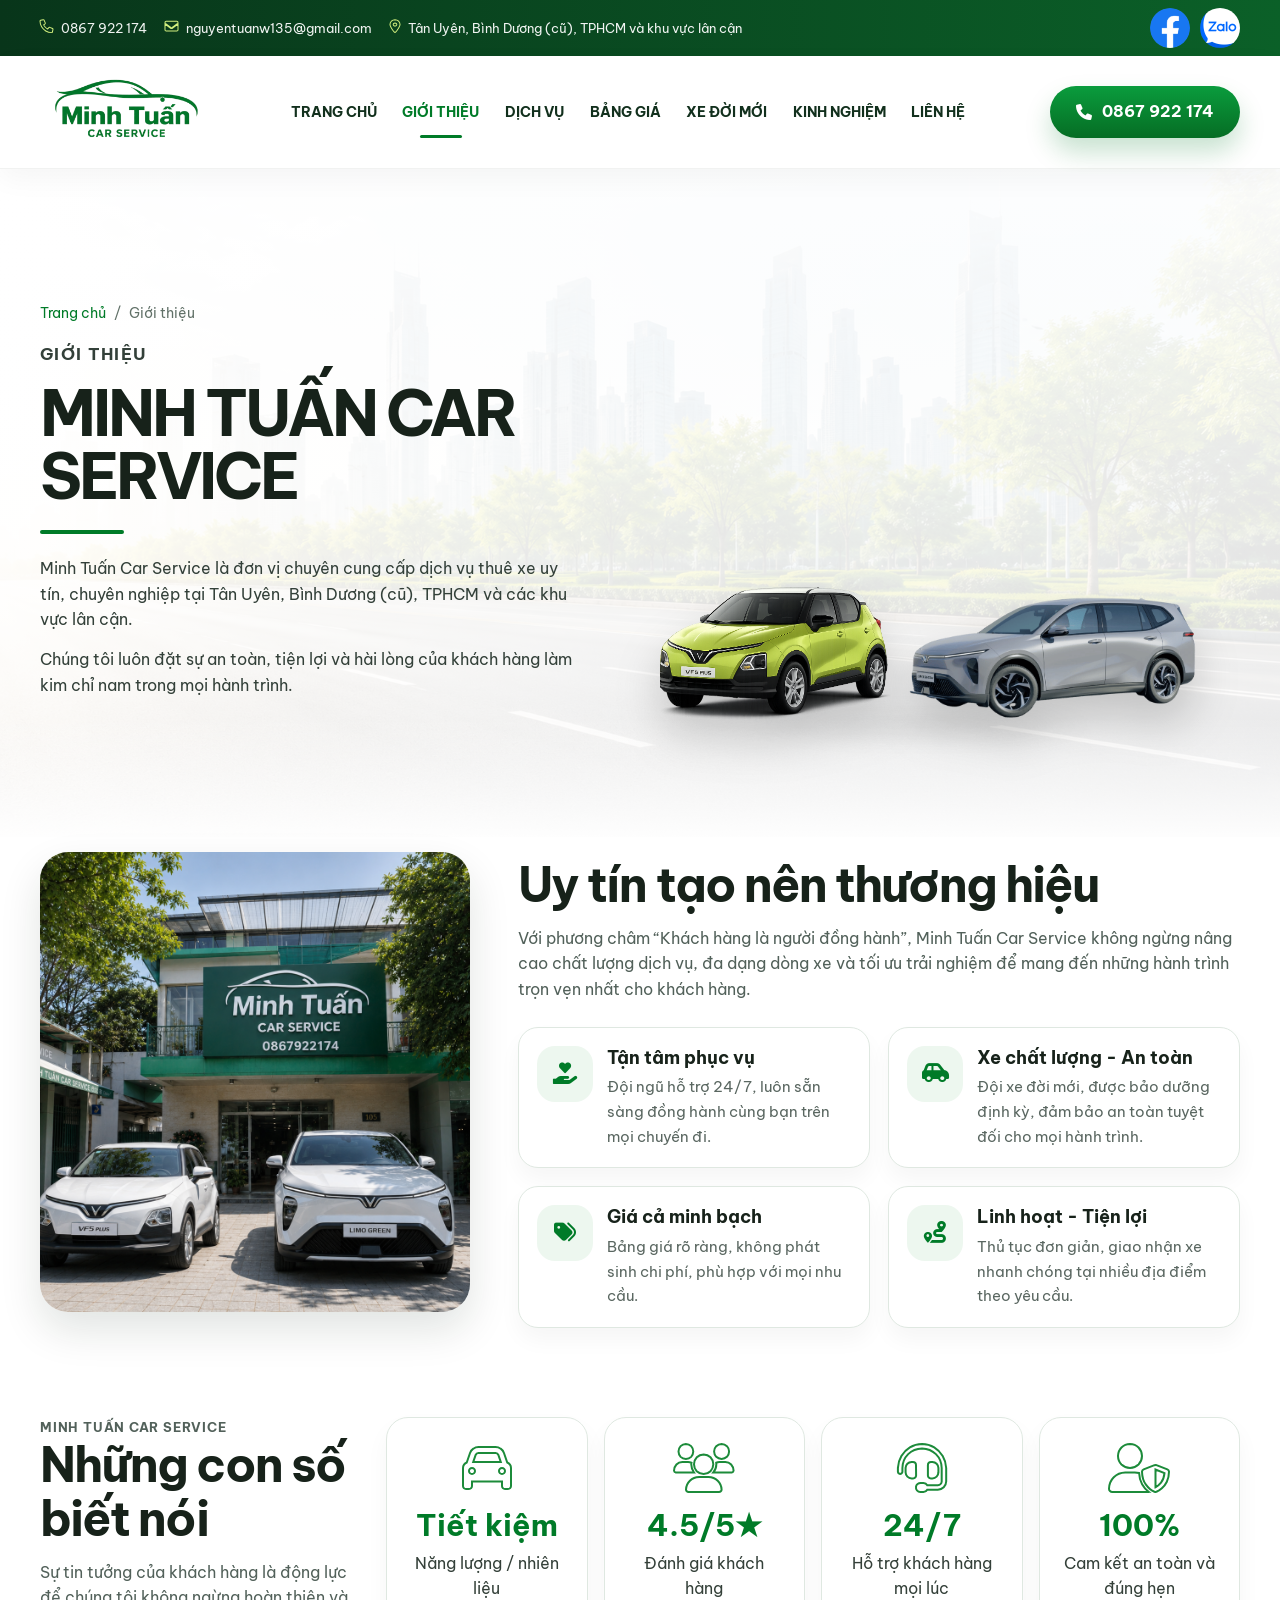
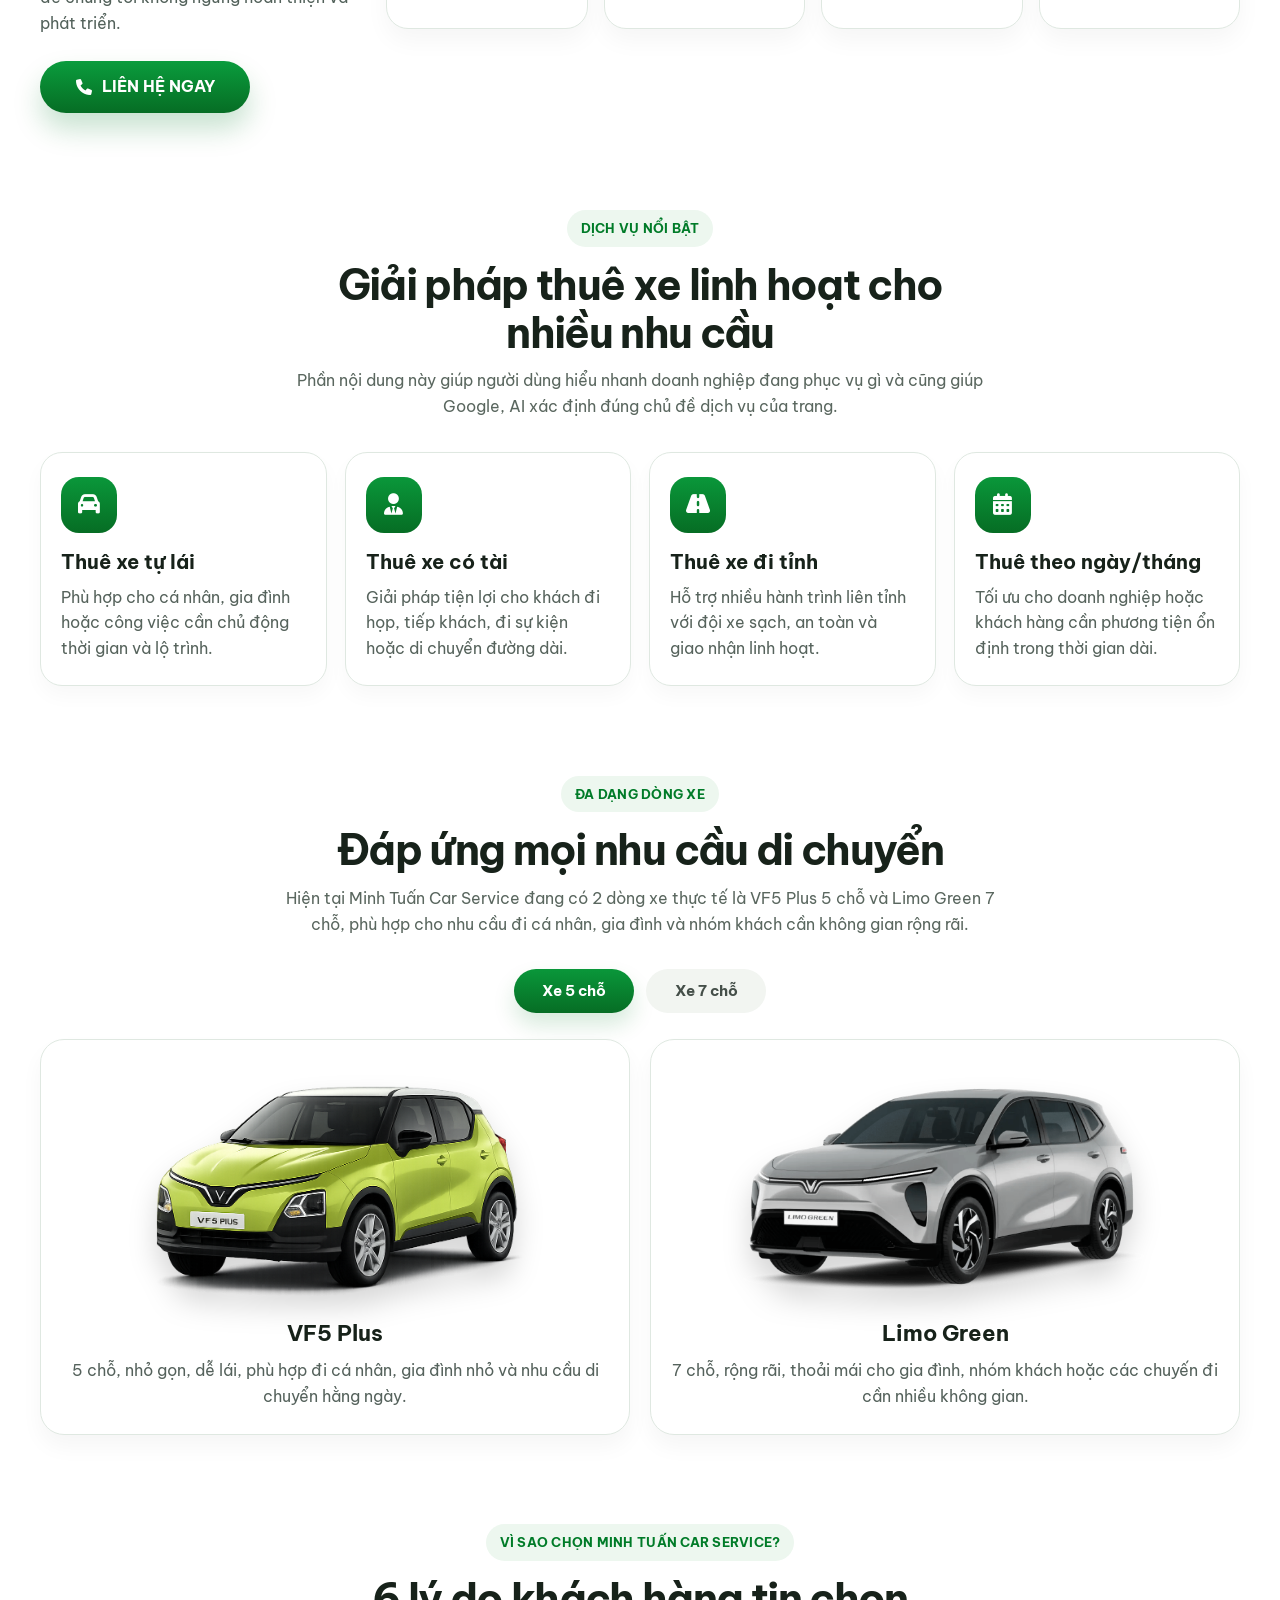
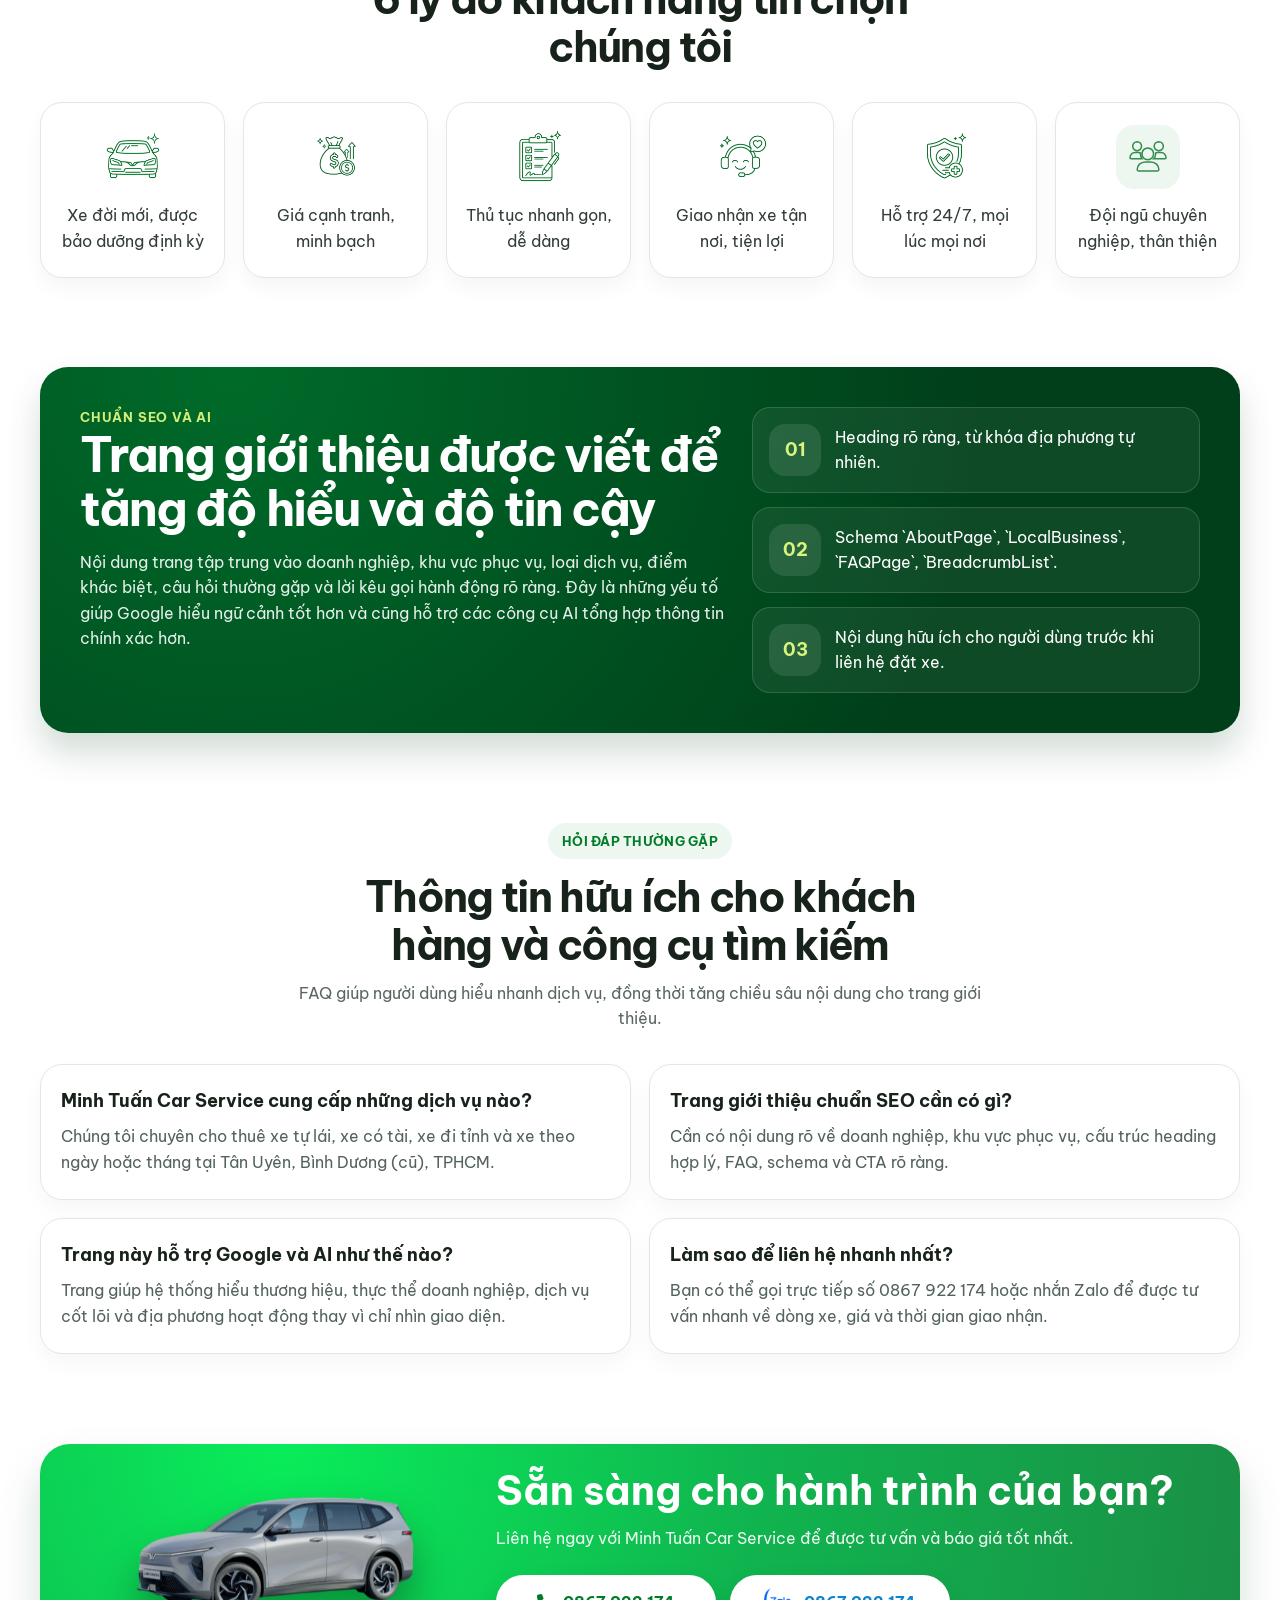
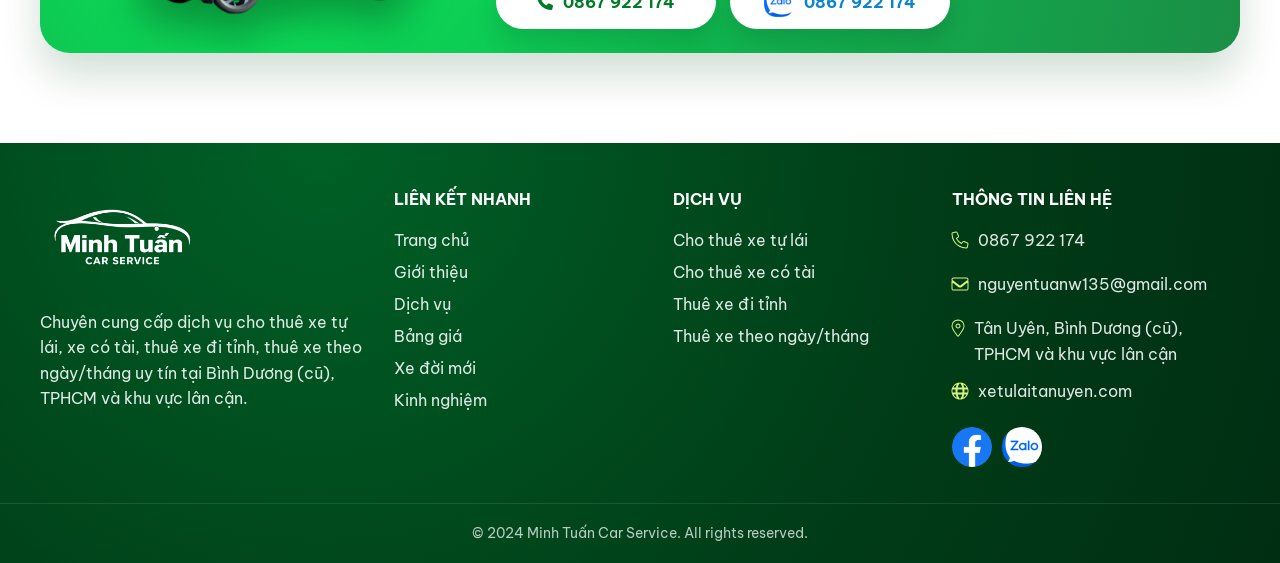
==== commit 61e9f4fc: "Refine responsive UI across site pages" ====
--- a/gioi-thieu.html
+++ b/gioi-thieu.html
@@ -4,30 +4,42 @@
   <meta charset="UTF-8" />
   <meta name="viewport" content="width=device-width, initial-scale=1.0" />
   <title>Giới thiệu Minh Tuấn Car Service | Thuê xe tự lái Tân Uyên, Bình Dương</title>
-  <meta name="description" content="Giới thiệu Minh Tuấn Car Service - dịch vụ thuê xe tự lái, xe có tài, xe đi tỉnh tại Tân Uyên, Bình Dương (cũ), TPHCM với 2 dòng xe hiện có: VF5 Plus 5 chỗ và Limo Green 7 chỗ." />
+  <meta
+    name="description"
+    content="Giới thiệu Minh Tuấn Car Service - dịch vụ thuê xe tự lái, xe có tài, xe đi tỉnh tại Tân Uyên, Bình Dương (cũ), TPHCM với 2 dòng xe hiện có: VF5 Plus 5 chỗ và Limo Green 7 chỗ."
+  />
   <meta name="robots" content="index,follow,max-image-preview:large,max-snippet:-1,max-video-preview:-1" />
   <meta name="author" content="Minh Tuấn Car Service" />
   <link rel="canonical" href="https://xetulaitanuyen.com/gioi-thieu.html" />
   <meta property="og:locale" content="vi_VN" />
   <meta property="og:type" content="article" />
   <meta property="og:title" content="Giới thiệu Minh Tuấn Car Service | Thuê xe tự lái Tân Uyên" />
-  <meta property="og:description" content="Trang giới thiệu đồng bộ nhận diện thương hiệu, tối ưu SEO Google và AI với đội xe thực tế gồm VF5 Plus 5 chỗ và Limo Green 7 chỗ." />
+  <meta
+    property="og:description"
+    content="Trang giới thiệu đồng bộ nhận diện thương hiệu, tối ưu SEO Google và AI với đội xe thực tế gồm VF5 Plus 5 chỗ và Limo Green 7 chỗ."
+  />
   <meta property="og:url" content="https://xetulaitanuyen.com/gioi-thieu.html" />
   <meta property="og:site_name" content="Minh Tuấn Car Service" />
   <meta property="og:image" content="https://xetulaitanuyen.com/assets/reference.jpg" />
   <meta property="og:image:alt" content="Minh Tuấn Car Service tại Tân Uyên Bình Dương" />
   <meta name="twitter:card" content="summary_large_image" />
   <meta name="twitter:title" content="Giới thiệu Minh Tuấn Car Service" />
-  <meta name="twitter:description" content="Dịch vụ thuê xe tại Tân Uyên, Bình Dương với trang giới thiệu chuẩn SEO, dễ hiểu và đồng bộ giao diện hiện có." />
+  <meta
+    name="twitter:description"
+    content="Dịch vụ thuê xe tại Tân Uyên, Bình Dương với trang giới thiệu chuẩn SEO, dễ hiểu và đồng bộ giao diện hiện có."
+  />
   <meta name="twitter:image" content="https://xetulaitanuyen.com/assets/reference.jpg" />
-  <link rel="preconnect" href="https://fonts.googleapis.com">
-  <link rel="preconnect" href="https://fonts.gstatic.com" crossorigin>
-  <link href="https://fonts.googleapis.com/css2?family=Be+Vietnam+Pro:wght@400;500;600;700;800;900&display=swap" rel="stylesheet">
-  <link rel="stylesheet" href="./style.css?v=scroll-reveal-9" />
-  <link rel="stylesheet" href="./about.css?v=scroll-reveal-9" />
+  <link rel="preconnect" href="https://fonts.googleapis.com" />
+  <link rel="preconnect" href="https://fonts.gstatic.com" crossorigin />
+  <link
+    href="https://fonts.googleapis.com/css2?family=Be+Vietnam+Pro:wght@400;500;600;700;800;900&display=swap"
+    rel="stylesheet"
+  />
+  <link rel="stylesheet" href="./style.css?v=responsive-20260513" />
+  <link rel="stylesheet" href="./about.css?v=responsive-20260513" />
   <link rel="stylesheet" href="https://cdnjs.cloudflare.com/ajax/libs/font-awesome/6.0.0/css/all.min.css" />
-  <link rel="icon" href="./assets/fav.png" type="image/x-icon">
-  <script src="./site.js?v=scroll-reveal-9" defer></script>
+  <link rel="icon" href="./assets/fav.png" type="image/x-icon" />
+  <script src="./site.js?v=responsive-20260513" defer></script>
   <script type="application/ld+json">
     {
       "@context": "https://schema.org",
@@ -145,16 +157,25 @@
   <div class="topbar">
     <div class="container topbar-inner">
       <div class="top-left">
-        <span class="contact-item"><i class="fa-solid fa-phone"></i><span>0867 922 174</span></span>
-        <span class="contact-item"><i class="fa-solid fa-envelope"></i><span>nguyentuanw135@gmail.com</span></span>
-        <span class="contact-item"><i class="fa-solid fa-location-dot"></i><span>Tân Uyên, Bình Dương (cũ), TPHCM và khu vực lân cận</span></span>
-      </div>
-      <div class="socials">
+        <a class="contact-item" href="tel:0867922174">
+          <i class="fa-solid fa-phone" aria-hidden="true"></i>
+          <span>0867 922 174</span>
+        </a>
+        <a class="contact-item" href="mailto:nguyentuanw135@gmail.com">
+          <i class="fa-solid fa-envelope" aria-hidden="true"></i>
+          <span>nguyentuanw135@gmail.com</span>
+        </a>
+        <span class="contact-item">
+          <i class="fa-solid fa-location-dot" aria-hidden="true"></i>
+          <span>Tân Uyên, Bình Dương (cũ), TPHCM và khu vực lân cận</span>
+        </span>
+      </div>
+      <div class="socials" aria-label="Mạng xã hội">
         <a href="https://www.facebook.com/" target="_blank" rel="noopener noreferrer" aria-label="Facebook">
-          <img src="assets/icon_fb.png" alt="Facebook">
+          <img src="./assets/icon_fb.png" alt="" loading="lazy" />
         </a>
         <a href="https://zalo.me/0867922174" target="_blank" rel="noopener noreferrer" aria-label="Zalo">
-          <img src="assets/Icon_of_Zalo.png" alt="Zalo">
+          <img src="./assets/Icon_of_Zalo.png" alt="" loading="lazy" />
         </a>
       </div>
     </div>
@@ -162,23 +183,43 @@
 
   <header class="header">
     <div class="container nav-wrap">
-      <a href="./index.html" class="logo-link" aria-label="Trang chủ Minh Tuấn Car Service">
-        <img src="./assets/logo.png" alt="Minh Tuấn Car Service" class="logo">
+      <a href="./index.html#top" class="logo-link" aria-label="Trang chủ Minh Tuấn Car Service">
+        <img src="./assets/logo.png" alt="Minh Tuấn Car Service" class="logo" />
       </a>
-      <nav class="nav" aria-label="Điều hướng chính">
-        <a href="./index.html">TRANG CHỦ</a>
-        <a class="active" href="#gioi-thieu" aria-current="page">GIỚI THIỆU</a>
-        <a href="#services">DỊCH VỤ</a>
-        <a href="#pricing">BẢNG GIÁ</a>
-        <a href="#fleet">XE ĐỜI MỚI</a>
-        <a href="#faq">KINH NGHIỆM</a>
-        <a href="#contact">LIÊN HỆ</a>
-      </nav>
-      <a class="phone-btn" href="tel:0867922174"><i class="fa-solid fa-phone"></i><span>0867 922 174</span></a>
+
+      <button
+        class="nav-toggle"
+        type="button"
+        aria-expanded="false"
+        aria-controls="site-nav"
+        aria-label="Mở menu điều hướng"
+      >
+        <span></span>
+        <span></span>
+        <span></span>
+      </button>
+
+      <div class="nav-panel" id="site-nav-panel">
+        <nav class="nav" id="site-nav" aria-label="Điều hướng chính">
+          <a href="./index.html#top">TRANG CHỦ</a>
+          <a class="active" href="#gioi-thieu" aria-current="page">GIỚI THIỆU</a>
+          <a href="#services">DỊCH VỤ</a>
+          <a href="#pricing">BẢNG GIÁ</a>
+          <a href="#fleet">XE ĐỜI MỚI</a>
+          <a href="#faq">KINH NGHIỆM</a>
+          <a href="#contact">LIÊN HỆ</a>
+        </nav>
+        <a class="phone-btn header-cta" href="tel:0867922174">
+          <i class="fa-solid fa-phone" aria-hidden="true"></i>
+          <span>0867 922 174</span>
+        </a>
+      </div>
     </div>
   </header>
 
-  <main>
+  <div class="nav-backdrop" hidden></div>
+
+  <main id="main-content">
     <section class="about-hero" id="gioi-thieu">
       <div class="about-hero-bg"></div>
       <div class="container about-hero-inner">
@@ -191,12 +232,17 @@
           <p class="hero-kicker">GIỚI THIỆU</p>
           <h1>MINH TUẤN CAR SERVICE</h1>
           <div class="hero-line"></div>
-          <p>Minh Tuấn Car Service là đơn vị chuyên cung cấp dịch vụ thuê xe uy tín, chuyên nghiệp tại Tân Uyên, Bình Dương (cũ), TPHCM và các khu vực lân cận.</p>
-          <p>Chúng tôi luôn đặt sự an toàn, tiện lợi và hài lòng của khách hàng làm kim chỉ nam trong mọi hành trình.</p>
+          <p>
+            Minh Tuấn Car Service là đơn vị chuyên cung cấp dịch vụ thuê xe uy tín, chuyên nghiệp tại Tân Uyên,
+            Bình Dương (cũ), TPHCM và các khu vực lân cận.
+          </p>
+          <p>
+            Chúng tôi luôn đặt sự an toàn, tiện lợi và hài lòng của khách hàng làm kim chỉ nam trong mọi hành trình.
+          </p>
         </div>
         <div class="about-cars" aria-hidden="true">
-          <img class="car-main" src="./assets/vf5-plus.png" alt="">
-          <img class="car-secondary" src="./assets/limo-green-7c-xam2.png" alt="">
+          <img class="car-main" src="./assets/vf5-plus.png" alt="" />
+          <img class="car-secondary" src="./assets/limo-green-7c-xam2.png" alt="" />
         </div>
       </div>
     </section>
@@ -204,37 +250,40 @@
     <section class="brand-section">
       <div class="container brand-grid">
         <div class="brand-image">
-          <img src="./assets/gioi-thieu-ve-chung-toi.png" alt="Văn phòng và đội xe Minh Tuấn Car Service">
+          <img src="./assets/gioi-thieu-ve-chung-toi.png" alt="Văn phòng và đội xe Minh Tuấn Car Service" loading="lazy" />
         </div>
         <div class="brand-content">
           <p class="section-mini">VỀ CHÚNG TÔI</p>
           <h2>Uy tín tạo nên thương hiệu</h2>
-          <p>Với phương châm “Khách hàng là người đồng hành”, Minh Tuấn Car Service không ngừng nâng cao chất lượng dịch vụ, đa dạng dòng xe và tối ưu trải nghiệm để mang đến những hành trình trọn vẹn nhất cho khách hàng.</p>
+          <p>
+            Với phương châm “Khách hàng là người đồng hành”, Minh Tuấn Car Service không ngừng nâng cao chất lượng
+            dịch vụ, đa dạng dòng xe và tối ưu trải nghiệm để mang đến những hành trình trọn vẹn nhất cho khách hàng.
+          </p>
 
           <div class="brand-features">
             <article>
-              <div class="icon-badge"><i class="fa-solid fa-hand-holding-heart"></i></div>
+              <div class="icon-badge"><i class="fa-solid fa-hand-holding-heart" aria-hidden="true"></i></div>
               <div>
                 <h3>Tận tâm phục vụ</h3>
                 <p>Đội ngũ hỗ trợ 24/7, luôn sẵn sàng đồng hành cùng bạn trên mọi chuyến đi.</p>
               </div>
             </article>
             <article>
-              <div class="icon-badge"><i class="fa-solid fa-car-side"></i></div>
+              <div class="icon-badge"><i class="fa-solid fa-car-side" aria-hidden="true"></i></div>
               <div>
                 <h3>Xe chất lượng - An toàn</h3>
                 <p>Đội xe đời mới, được bảo dưỡng định kỳ, đảm bảo an toàn tuyệt đối cho mọi hành trình.</p>
               </div>
             </article>
             <article>
-              <div class="icon-badge"><i class="fa-solid fa-tags"></i></div>
+              <div class="icon-badge"><i class="fa-solid fa-tags" aria-hidden="true"></i></div>
               <div>
                 <h3>Giá cả minh bạch</h3>
                 <p>Bảng giá rõ ràng, không phát sinh chi phí, phù hợp với mọi nhu cầu.</p>
               </div>
             </article>
             <article>
-              <div class="icon-badge"><i class="fa-solid fa-route"></i></div>
+              <div class="icon-badge"><i class="fa-solid fa-route" aria-hidden="true"></i></div>
               <div>
                 <h3>Linh hoạt - Tiện lợi</h3>
                 <p>Thủ tục đơn giản, giao nhận xe nhanh chóng tại nhiều địa điểm theo yêu cầu.</p>
@@ -251,27 +300,29 @@
           <p class="section-mini">MINH TUẤN CAR SERVICE</p>
           <h2>Những con số biết nói</h2>
           <p>Sự tin tưởng của khách hàng là động lực để chúng tôi không ngừng hoàn thiện và phát triển.</p>
-          <a class="btn primary about-btn" href="tel:0867922174"><i class="fa-solid fa-phone"></i><span>LIÊN HỆ NGAY</span></a>
+          <a class="btn primary about-btn" href="tel:0867922174">
+            <i class="fa-solid fa-phone" aria-hidden="true"></i>
+            <span>LIÊN HỆ NGAY</span>
+          </a>
         </div>
         <div class="numbers-cards">
           <article>
-            <i class="fa-solid fa-car"></i>
+            <i class="fa-solid fa-car" aria-hidden="true"></i>
             <strong>Tiết kiệm</strong>
             <span>Năng lượng / nhiên liệu</span>
           </article>
           <article>
-            <i class="fa-solid fa-users"></i>
+            <i class="fa-solid fa-users" aria-hidden="true"></i>
             <strong>4.5/5★</strong>
             <span>Đánh giá khách hàng</span>
           </article>
           <article>
-            <i class="fa-solid fa-headset"></i>
+            <i class="fa-solid fa-headset" aria-hidden="true"></i>
             <strong>24/7</strong>
             <span>Hỗ trợ khách hàng mọi lúc</span>
           </article>
           <article>
-           
-            <i class="fa-solid fa-user-shield"></i>
+            <i class="fa-solid fa-user-shield" aria-hidden="true"></i>
             <strong>100%</strong>
             <span>Cam kết an toàn và đúng hẹn</span>
           </article>
@@ -284,26 +335,29 @@
         <div class="section-title about-title">
           <span>DỊCH VỤ NỔI BẬT</span>
           <h2>Giải pháp thuê xe linh hoạt cho nhiều nhu cầu</h2>
-          <p>Phần nội dung này giúp người dùng hiểu nhanh doanh nghiệp đang phục vụ gì và cũng giúp Google, AI xác định đúng chủ đề dịch vụ của trang.</p>
+          <p>
+            Phần nội dung này giúp người dùng hiểu nhanh doanh nghiệp đang phục vụ gì và cũng giúp Google, AI xác định
+            đúng chủ đề dịch vụ của trang.
+          </p>
         </div>
         <div class="service-summary-grid">
           <article>
-            <i class="fa-solid fa-car"></i>
+            <i class="fa-solid fa-car" aria-hidden="true"></i>
             <h3>Thuê xe tự lái</h3>
             <p>Phù hợp cho cá nhân, gia đình hoặc công việc cần chủ động thời gian và lộ trình.</p>
           </article>
           <article>
-            <i class="fa-solid fa-user-tie"></i>
+            <i class="fa-solid fa-user-tie" aria-hidden="true"></i>
             <h3>Thuê xe có tài</h3>
             <p>Giải pháp tiện lợi cho khách đi họp, tiếp khách, đi sự kiện hoặc di chuyển đường dài.</p>
           </article>
           <article>
-            <i class="fa-solid fa-road"></i>
+            <i class="fa-solid fa-road" aria-hidden="true"></i>
             <h3>Thuê xe đi tỉnh</h3>
             <p>Hỗ trợ nhiều hành trình liên tỉnh với đội xe sạch, an toàn và giao nhận linh hoạt.</p>
           </article>
           <article>
-            <i class="fa-solid fa-calendar-days"></i>
+            <i class="fa-solid fa-calendar-days" aria-hidden="true"></i>
             <h3>Thuê theo ngày/tháng</h3>
             <p>Tối ưu cho doanh nghiệp hoặc khách hàng cần phương tiện ổn định trong thời gian dài.</p>
           </article>
@@ -316,7 +370,10 @@
         <div class="section-title about-title">
           <span>ĐA DẠNG DÒNG XE</span>
           <h2>Đáp ứng mọi nhu cầu di chuyển</h2>
-          <p>Hiện tại Minh Tuấn Car Service đang có 2 dòng xe thực tế là VF5 Plus 5 chỗ và Limo Green 7 chỗ, phù hợp cho nhu cầu đi cá nhân, gia đình và nhóm khách cần không gian rộng rãi.</p>
+          <p>
+            Hiện tại Minh Tuấn Car Service đang có 2 dòng xe thực tế là VF5 Plus 5 chỗ và Limo Green 7 chỗ, phù hợp
+            cho nhu cầu đi cá nhân, gia đình và nhóm khách cần không gian rộng rãi.
+          </p>
         </div>
         <div class="fleet-tabs" aria-label="Phân loại xe">
           <span class="active">Xe 5 chỗ</span>
@@ -324,12 +381,12 @@
         </div>
         <div class="fleet-cards">
           <article class="fleet-card-item vf5-card">
-            <img src="./assets/vf5-plus.png" alt="VF5 Plus 5 chỗ cho thuê">
+            <img src="./assets/vf5-plus.png" alt="VF5 Plus 5 chỗ cho thuê" loading="lazy" />
             <h3>VF5 Plus</h3>
             <p>5 chỗ, nhỏ gọn, dễ lái, phù hợp đi cá nhân, gia đình nhỏ và nhu cầu di chuyển hằng ngày.</p>
           </article>
           <article class="fleet-card-item limo-card">
-            <img src="./assets/limo-green-7c-xam.png" alt="Limo Green 7 chỗ cho thuê">
+            <img src="./assets/limo-green-7c-xam.png" alt="Limo Green 7 chỗ cho thuê" loading="lazy" />
             <h3>Limo Green</h3>
             <p>7 chỗ, rộng rãi, thoải mái cho gia đình, nhóm khách hoặc các chuyến đi cần nhiều không gian.</p>
           </article>
@@ -345,39 +402,43 @@
         </div>
         <div class="reasons-grid">
           <article>
-            <img src="./assets/xe.png" alt="Xe đời mới">
+            <img src="./assets/xe.png" alt="Xe đời mới" loading="lazy" />
             <p>Xe đời mới, được bảo dưỡng định kỳ</p>
           </article>
           <article>
-            <img src="./assets/gia_ca_canh_tranh.png" alt="Giá cạnh tranh">
+            <img src="./assets/gia_ca_canh_tranh.png" alt="Giá cạnh tranh" loading="lazy" />
             <p>Giá cạnh tranh, minh bạch</p>
           </article>
           <article>
-            <img src="./assets/thu_tuc_don_gian.png" alt="Thủ tục nhanh gọn">
+            <img src="./assets/thu_tuc_don_gian.png" alt="Thủ tục nhanh gọn" loading="lazy" />
             <p>Thủ tục nhanh gọn, dễ dàng</p>
           </article>
           <article>
-            <img src="./assets/ho_tro_tan_tam.png" alt="Giao nhận xe tận nơi">
+            <img src="./assets/ho_tro_tan_tam.png" alt="Giao nhận xe tận nơi" loading="lazy" />
             <p>Giao nhận xe tận nơi, tiện lợi</p>
           </article>
           <article>
-            <img src="./assets/an_toan.png" alt="Hỗ trợ 24/7">
+            <img src="./assets/an_toan.png" alt="Hỗ trợ 24/7" loading="lazy" />
             <p>Hỗ trợ 24/7, mọi lúc mọi nơi</p>
           </article>
           <article>
-            <div class="reason-avatar"><i class="fa-solid fa-users"></i></div>
+            <div class="reason-avatar"><i class="fa-solid fa-users" aria-hidden="true"></i></div>
             <p>Đội ngũ chuyên nghiệp, thân thiện</p>
           </article>
         </div>
       </div>
     </section>
 
-    <!-- <section class="pricing-highlight" id="pricing">
+    <section class="pricing-highlight" id="pricing">
       <div class="container pricing-box">
         <div>
           <p class="section-mini light">CHUẨN SEO VÀ AI</p>
           <h2>Trang giới thiệu được viết để tăng độ hiểu và độ tin cậy</h2>
-          <p>Nội dung trang tập trung vào doanh nghiệp, khu vực phục vụ, loại dịch vụ, điểm khác biệt, câu hỏi thường gặp và lời kêu gọi hành động rõ ràng. Đây là những yếu tố giúp Google hiểu ngữ cảnh tốt hơn và cũng hỗ trợ các công cụ AI tổng hợp thông tin chính xác hơn.</p>
+          <p>
+            Nội dung trang tập trung vào doanh nghiệp, khu vực phục vụ, loại dịch vụ, điểm khác biệt, câu hỏi thường
+            gặp và lời kêu gọi hành động rõ ràng. Đây là những yếu tố giúp Google hiểu ngữ cảnh tốt hơn và cũng hỗ trợ
+            các công cụ AI tổng hợp thông tin chính xác hơn.
+          </p>
         </div>
         <div class="pricing-points">
           <article>
@@ -394,9 +455,9 @@
           </article>
         </div>
       </div>
-    </section> -->
-
-    <!-- <section class="faq-section" id="faq">
+    </section>
+
+    <section class="faq-section" id="faq">
       <div class="container">
         <div class="section-title about-title">
           <span>HỎI ĐÁP THƯỜNG GẶP</span>
@@ -406,7 +467,10 @@
         <div class="faq-grid">
           <article>
             <h3>Minh Tuấn Car Service cung cấp những dịch vụ nào?</h3>
-            <p>Chúng tôi chuyên cho thuê xe tự lái, xe có tài, xe đi tỉnh và xe theo ngày hoặc tháng tại Tân Uyên, Bình Dương (cũ), TPHCM.</p>
+            <p>
+              Chúng tôi chuyên cho thuê xe tự lái, xe có tài, xe đi tỉnh và xe theo ngày hoặc tháng tại Tân Uyên,
+              Bình Dương (cũ), TPHCM.
+            </p>
           </article>
           <article>
             <h3>Trang giới thiệu chuẩn SEO cần có gì?</h3>
@@ -414,26 +478,38 @@
           </article>
           <article>
             <h3>Trang này hỗ trợ Google và AI như thế nào?</h3>
-            <p>Trang giúp hệ thống hiểu thương hiệu, thực thể doanh nghiệp, dịch vụ cốt lõi và địa phương hoạt động thay vì chỉ nhìn giao diện.</p>
+            <p>
+              Trang giúp hệ thống hiểu thương hiệu, thực thể doanh nghiệp, dịch vụ cốt lõi và địa phương hoạt động thay
+              vì chỉ nhìn giao diện.
+            </p>
           </article>
           <article>
             <h3>Làm sao để liên hệ nhanh nhất?</h3>
-            <p>Bạn có thể gọi trực tiếp số 0867 922 174 hoặc nhắn Zalo để được tư vấn nhanh về dòng xe, giá và thời gian giao nhận.</p>
-          </article>
-        </div>
-      </div>
-    </section> -->
+            <p>
+              Bạn có thể gọi trực tiếp số 0867 922 174 hoặc nhắn Zalo để được tư vấn nhanh về dòng xe, giá và thời gian
+              giao nhận.
+            </p>
+          </article>
+        </div>
+      </div>
+    </section>
 
     <section class="cta" id="contact">
       <div class="container">
         <div class="cta-box">
-          <img src="./assets/limo-green-7c-xam2.png" alt="Limo Green 7 chỗ">
+          <img src="./assets/limo-green-7c-xam2.png" alt="Limo Green 7 chỗ" loading="lazy" />
           <div class="cta-copy">
             <h2>Sẵn sàng cho hành trình của bạn?</h2>
-            <p>Liên hệ ngay với Minh Tuấn Car Service để được tư vấn và báo giá tốt nhất!</p>
+            <p>Liên hệ ngay với Minh Tuấn Car Service để được tư vấn và báo giá tốt nhất.</p>
             <div class="cta-actions">
-              <a href="tel:0867922174"><i class="fa-solid fa-phone"></i> <span>0867 922 174</span></a>
-              <a href="https://zalo.me/0867922174" target="_blank" rel="noopener noreferrer"><img src="assets/Icon_of_Zalo.png" alt="Zalo"><span>0867 922 174</span></a>
+              <a href="tel:0867922174">
+                <i class="fa-solid fa-phone" aria-hidden="true"></i>
+                <span>0867 922 174</span>
+              </a>
+              <a href="https://zalo.me/0867922174" target="_blank" rel="noopener noreferrer">
+                <img src="./assets/Icon_of_Zalo.png" alt="" loading="lazy" />
+                <span>0867 922 174</span>
+              </a>
             </div>
           </div>
         </div>
@@ -444,38 +520,52 @@
   <footer class="footer">
     <div class="container footer-grid">
       <div class="footer-brand">
-        <img src="./assets/logo.png" alt="Minh Tuấn Car Service">
-        <p>Chuyên cung cấp dịch vụ cho thuê xe tự lái, xe có tài, thuê xe đi tỉnh, thuê xe theo ngày/tháng uy tín tại Bình Dương (cũ), TPHCM và khu vực lân cận.</p>
+        <img src="./assets/logo.png" alt="Minh Tuấn Car Service" loading="lazy" />
+        <p>
+          Chuyên cung cấp dịch vụ cho thuê xe tự lái, xe có tài, thuê xe đi tỉnh, thuê xe theo ngày/tháng uy tín tại
+          Bình Dương (cũ), TPHCM và khu vực lân cận.
+        </p>
       </div>
       <div>
         <h4>LIÊN KẾT NHANH</h4>
-        <a href="./index.html">› Trang chủ</a>
-        <a href="./gioi-thieu.html">› Giới thiệu</a>
-        <a href="#services">› Dịch vụ</a>
-        <a href="#pricing">› Bảng giá</a>
-        <a href="#fleet">› Xe đời mới</a>
-        <a href="#faq">› Kinh nghiệm</a>
-        <a href="#contact">› Liên hệ</a>
+        <a href="./index.html#top">Trang chủ</a>
+        <a href="./gioi-thieu.html#gioi-thieu">Giới thiệu</a>
+        <a href="#services">Dịch vụ</a>
+        <a href="#pricing">Bảng giá</a>
+        <a href="#fleet">Xe đời mới</a>
+        <a href="#faq">Kinh nghiệm</a>
       </div>
       <div>
         <h4>DỊCH VỤ</h4>
-        <a href="#services">› Cho thuê xe tự lái</a>
-        <a href="#services">› Cho thuê xe có tài</a>
-        <a href="#services">› Thuê xe đi tỉnh</a>
-        <a href="#services">› Thuê xe theo ngày/tháng</a>
+        <a href="#services">Cho thuê xe tự lái</a>
+        <a href="#services">Cho thuê xe có tài</a>
+        <a href="#services">Thuê xe đi tỉnh</a>
+        <a href="#services">Thuê xe theo ngày/tháng</a>
       </div>
       <div class="footer-lh">
         <h4>THÔNG TIN LIÊN HỆ</h4>
-        <p><i class="fa-solid fa-phone"></i> <span>0867 922 174</span></p>
-        <p><i class="fa-solid fa-envelope"></i> <span>nguyentuanw135@gmail.com</span></p>
-        <p><i class="fa-solid fa-map-marker-alt"></i> <span>Tân Uyên, Bình Dương (cũ), TPHCM và khu vực lân cận</span></p>
-        <p><i class="fas fa-globe"></i> <span>xetulaitanuyen.com</span></p>
+        <p>
+          <i class="fa-solid fa-phone" aria-hidden="true"></i>
+          <a href="tel:0867922174">0867 922 174</a>
+        </p>
+        <p>
+          <i class="fa-solid fa-envelope" aria-hidden="true"></i>
+          <a href="mailto:nguyentuanw135@gmail.com">nguyentuanw135@gmail.com</a>
+        </p>
+        <p>
+          <i class="fa-solid fa-map-marker-alt" aria-hidden="true"></i>
+          <span>Tân Uyên, Bình Dương (cũ), TPHCM và khu vực lân cận</span>
+        </p>
+        <p>
+          <i class="fas fa-globe" aria-hidden="true"></i>
+          <a href="https://xetulaitanuyen.com" target="_blank" rel="noopener noreferrer">xetulaitanuyen.com</a>
+        </p>
         <div class="footer-social">
           <a href="https://www.facebook.com/" target="_blank" rel="noopener noreferrer" aria-label="Facebook">
-            <img src="assets/icon_fb.png" alt="Facebook">
+            <img src="./assets/icon_fb.png" alt="" loading="lazy" />
           </a>
           <a href="https://zalo.me/0867922174" target="_blank" rel="noopener noreferrer" aria-label="Zalo">
-            <img src="assets/Icon_of_Zalo.png" alt="Zalo">
+            <img src="./assets/Icon_of_Zalo.png" alt="" loading="lazy" />
           </a>
         </div>
       </div>
@@ -483,6 +573,8 @@
     <div class="copyright">© 2024 Minh Tuấn Car Service. All rights reserved.</div>
   </footer>
 
-  <a href="#gioi-thieu" class="to-top" aria-label="Lên đầu trang"><i class="fa-solid fa-chevron-up"></i></a>
+  <a href="#gioi-thieu" class="to-top" aria-label="Lên đầu trang">
+    <i class="fa-solid fa-chevron-up" aria-hidden="true"></i>
+  </a>
 </body>
 </html>
--- a/style.css
+++ b/style.css
@@ -1,40 +1,91 @@
 :root{
   --green:#007b28;
   --green-2:#00993d;
-  --dark:#00451f;
-  --dark-2:#003817;
+  --green-3:#0d5c28;
+  --dark:#12301d;
+  --dark-2:#0b2013;
   --lime:#c6e46b;
-  --text:#141414;
-  --muted:#68736c;
-  --line:#e6eee8;
-  --shadow:0 16px 38px rgba(0,0,0,.10);
+  --text:#17221a;
+  --muted:#5a675f;
+  --line:#dfe8e1;
+  --line-strong:#cdd8d0;
+  --surface:#ffffff;
+  --surface-soft:#f5f9f6;
+  --surface-tint:#edf7ef;
+  --shadow-sm:0 12px 28px rgba(10,33,18,.08);
+  --shadow-md:0 18px 42px rgba(10,33,18,.12);
+  --shadow-lg:0 28px 52px rgba(8,27,15,.16);
+  --radius-sm:12px;
+  --radius-md:20px;
+  --radius-lg:28px;
+  --container-max:1200px;
+  --container-gutter:clamp(16px,4vw,32px);
+  --section-space:clamp(56px,8vw,92px);
+  --section-space-sm:clamp(28px,4vw,44px);
+  --header-height:84px;
+  --topbar-height:auto;
+  --hero-title:clamp(2.45rem,8vw,4.7rem);
+  --h2-size:clamp(1.85rem,4vw,2.6rem);
+  --body-size:1rem;
   --reveal-distance:24px;
   --reveal-duration:620ms;
-  --reveal-ease:cubic-bezier(0.22, 1, 0.36, 1);
-  --drive-duration:1.28s;
-  --drive-settle-duration:.54s;
-  --drive-ease:cubic-bezier(0.18, 0.88, 0.22, 1);
-  --drive-overshoot:-18px;
-  --drive-rebound:8px;
-}
-*{box-sizing:border-box}
-html{scroll-behavior:auto}
+  --reveal-ease:cubic-bezier(.22,1,.36,1);
+  --drive-duration:1.12s;
+  --drive-settle-duration:.48s;
+  --drive-ease:cubic-bezier(.18,.88,.22,1);
+  --drive-overshoot:-14px;
+  --drive-rebound:5px;
+}
+
+*,
+*::before,
+*::after{
+  box-sizing:border-box;
+}
+
+html{
+  scroll-behavior:auto;
+}
+
 body{
   margin:0;
+  min-width:320px;
+  overflow-x:hidden;
   font-family:"Be Vietnam Pro",Arial,sans-serif;
+  font-size:var(--body-size);
+  line-height:1.6;
   color:var(--text);
-  background:#fff;
-}
-a{text-decoration:none;color:inherit}
+  background:var(--surface);
+}
+
+body.nav-open{
+  overflow:hidden;
+}
+
+a{
+  color:inherit;
+  text-decoration:none;
+}
+
 img{
+  display:block;
   max-width:100%;
-  display:block;
+  height:auto;
   user-select:none;
-  -webkit-user-select:none;
-  -moz-user-select:none;
-  -ms-user-select:none;
   -webkit-user-drag:none;
-  -webkit-touch-callout:none;
+}
+
+button,
+input,
+select,
+textarea{
+  font:inherit;
+}
+
+button{
+  border:0;
+  background:none;
+  cursor:pointer;
 }
 
 button,
@@ -60,760 +111,902 @@
 .commit-icon,
 .reason-avatar{
   user-select:none;
-  -webkit-user-select:none;
-  -moz-user-select:none;
-  -ms-user-select:none;
-}
+}
+
+::selection{
+  background:rgba(0,123,40,.14);
+}
+
+:focus-visible{
+  outline:3px solid rgba(0,123,40,.28);
+  outline-offset:3px;
+}
+
+[hidden]{
+  display:none !important;
+}
+
 .container{
-  width:min(1210px, calc(100% - 64px));
+  width:min(var(--container-max), calc(100% - (var(--container-gutter) * 2)));
   margin:0 auto;
 }
 
-/* topbar */
+section[id]{
+  scroll-margin-top:120px;
+}
+
 .topbar{
-  height:34px;
-  background:linear-gradient(90deg,#00431d,#006326);
+  position:relative;
+  z-index:55;
+  background:linear-gradient(90deg,#08351a,#0b6028);
   color:#fff;
-  font-size:13px;
-}
+  font-size:.8125rem;
+}
+
 .topbar-inner{
-  height:34px;
   display:flex;
   align-items:center;
   justify-content:space-between;
-}
+  gap:16px;
+  padding:10px 0;
+}
+
 .top-left{
   display:flex;
-  gap:28px;
+  flex-wrap:wrap;
+  gap:10px 18px;
   align-items:center;
-  white-space:nowrap;
-}
+}
+
 .contact-item{
   display:inline-flex;
-  align-items:center;
+  align-items:flex-start;
   gap:8px;
-}
+  color:rgba(255,255,255,.94);
+}
+
 .contact-item i{
-  color:#c8e85f;
-  font-size:12px;
-    -webkit-text-fill-color: transparent;
-  -webkit-text-stroke: 1px #c8e85f;
-}
+  flex:0 0 auto;
+  margin-top:2px;
+  color:transparent;
+  -webkit-text-fill-color:transparent;
+  -webkit-text-stroke:1px #d2ef7e;
+}
+
 .socials{
   display:flex;
+  align-items:center;
   gap:10px;
 }
-.socials a{
-  width:24px;
-  height:24px;
+
+.socials a,
+.footer-social a{
+  width:40px;
+  height:40px;
+  display:grid;
+  place-items:center;
   border-radius:50%;
-  display:flex;
-  align-items:center;
-  justify-content:center;
   overflow:hidden;
-}
-.socials a img{
+  background:rgba(255,255,255,.08);
+  transition:transform .24s ease, box-shadow .24s ease, background-color .24s ease;
+}
+
+.socials a img,
+.footer-social a img{
   width:100%;
   height:100%;
   object-fit:contain;
-  display:block;
-}
-
-/* header */
+}
+
 .header{
-  height:96px;
-  background:#fff;
-  box-shadow:0 2px 18px rgba(0,0,0,.06);
   position:sticky;
   top:0;
-  z-index:50;
-}
+  z-index:60;
+  background:rgba(255,255,255,.96);
+  border-bottom:1px solid rgba(20,34,26,.06);
+  box-shadow:0 10px 26px rgba(0,0,0,.04);
+  transition:background-color .28s ease, box-shadow .28s ease, backdrop-filter .28s ease;
+}
+
+.header.is-scrolled{
+  background:rgba(255,255,255,.88);
+  backdrop-filter:blur(14px);
+  box-shadow:0 16px 30px rgba(10,33,18,.08);
+}
+
 .nav-wrap{
-  height:96px;
+  position:relative;
+  min-height:var(--header-height);
   display:flex;
   align-items:center;
   justify-content:space-between;
-  gap:28px;
-}
+  gap:18px;
+}
+
+.logo-link{
+  position:relative;
+  z-index:2;
+  flex:0 0 auto;
+}
+
 .logo{
-  width:165px;
+  width:clamp(124px,18vw,168px);
   height:auto;
-  object-fit:contain;
-}
+}
+
+.nav-toggle{
+  position:relative;
+  z-index:2;
+  width:46px;
+  height:46px;
+  display:grid;
+  place-items:center;
+  gap:5px;
+  padding:10px;
+  border-radius:14px;
+  color:var(--green);
+  border:1px solid rgba(0,123,40,.14);
+  background:var(--surface-soft);
+}
+
+.nav-toggle span{
+  display:block;
+  width:100%;
+  height:2px;
+  border-radius:999px;
+  background:currentColor;
+  transition:transform .24s ease, opacity .24s ease;
+}
+
+.nav-toggle[aria-expanded="true"] span:nth-child(1){
+  transform:translateY(7px) rotate(45deg);
+}
+
+.nav-toggle[aria-expanded="true"] span:nth-child(2){
+  opacity:0;
+}
+
+.nav-toggle[aria-expanded="true"] span:nth-child(3){
+  transform:translateY(-7px) rotate(-45deg);
+}
+
+.nav-panel{
+  position:absolute;
+  inset:calc(100% + 10px) 0 auto;
+  display:grid;
+  gap:16px;
+  padding:18px;
+  border:1px solid rgba(20,34,26,.08);
+  border-radius:22px;
+  background:rgba(255,255,255,.98);
+  box-shadow:var(--shadow-md);
+  opacity:0;
+  visibility:hidden;
+  transform:translateY(-8px);
+  pointer-events:none;
+  transition:opacity .24s ease, transform .24s ease, visibility .24s ease;
+}
+
+.header.menu-open .nav-panel{
+  opacity:1;
+  visibility:visible;
+  transform:translateY(0);
+  pointer-events:auto;
+}
+
 .nav{
   display:flex;
-  align-items:center;
-  gap:32px;
-  font-size:13px;
-  font-weight:700;
-}
+  flex-direction:column;
+  align-items:flex-start;
+  gap:4px;
+}
+
 .nav a{
   position:relative;
-  padding:38px 0;
-}
-.nav a.active,
-.nav a:hover{color:var(--green)}
-.nav a.active:after{
+  display:inline-flex;
+  align-items:center;
+  min-height:44px;
+  padding:10px 0;
+  font-size:.95rem;
+  font-weight:700;
+  color:var(--dark);
+  transition:color .2s ease;
+}
+
+.nav a::after{
   content:"";
   position:absolute;
-  left:50%;
-  transform:translateX(-50%);
-  bottom:22px;
-  width:50px;height:3px;
+  left:0;
+  bottom:6px;
+  width:0;
+  height:3px;
+  border-radius:999px;
   background:var(--green);
-  border-radius:8px;
-}
-.phone-btn{
+  transition:width .24s ease, opacity .24s ease;
+  opacity:0;
+}
+
+.nav a.active,
+.nav a.is-current,
+.nav a[aria-current="page"]{
+  color:var(--green);
+}
+
+.nav a.active::after,
+.nav a.is-current::after,
+.nav a[aria-current="page"]::after{
+  width:100%;
+  opacity:1;
+}
+
+.phone-btn,
+.btn,
+.search-grid button,
+.cta-actions a{
   display:inline-flex;
   align-items:center;
   justify-content:center;
   gap:10px;
-  background:linear-gradient(180deg,#07963a,#00691f);
+  min-height:52px;
+  padding:12px 22px;
+  border-radius:999px;
+  font-weight:700;
+  transition:transform .24s ease, box-shadow .24s ease, background-color .24s ease, color .24s ease, border-color .24s ease;
+}
+
+.phone-btn{
   color:#fff;
-  font-size:14px;
-  font-weight:700;
-  padding:14px 28px;
-  border-radius:999px;
-  box-shadow:0 8px 18px rgba(0,123,40,.25);
-  white-space:nowrap;
-}
-.phone-btn i{
-  font-size:14px;
-}
-
-/* hero */
+  background:linear-gradient(180deg,#0a9c3d,#066d24);
+  box-shadow:0 14px 26px rgba(0,123,40,.22);
+}
+
+.header-cta{
+  width:100%;
+}
+
+.nav-backdrop{
+  position:fixed;
+  inset:0;
+  z-index:58;
+  background:rgba(10,18,13,.46);
+  backdrop-filter:blur(2px);
+}
+
 .hero{
   position:relative;
-  min-height:650px;
   overflow:hidden;
-}
+  padding:40px 0 56px;
+  isolation:isolate;
+}
+
 .hero-bg{
   position:absolute;
   inset:0;
   background:
-    linear-gradient(90deg,rgba(255,255,255,.97) 0%,rgba(255,255,255,.88) 15%,rgba(255,255,255,.18) 34%,rgba(255,255,255,.18) 62%,rgba(255,255,255,0) 100%),
+    linear-gradient(180deg,rgba(255,255,255,.98) 0%,rgba(255,255,255,.94) 28%,rgba(255,255,255,.82) 100%),
     url("./assets/city-bg.png") center/cover no-repeat;
-}
-.hero:after{
+  z-index:-3;
+}
+
+.hero-angle{
+  position:absolute;
+  inset:0 0 0 auto;
+  width:min(34vw, 430px);
+  background:linear-gradient(160deg,rgba(9,123,44,.92),rgba(7,72,26,.98));
+  clip-path:polygon(42% 0,100% 0,100% 100%,0 100%);
+  z-index:-2;
+  opacity:.92;
+}
+
+.hero::after{
   content:"";
   position:absolute;
-  inset:auto 0 0 0;
-  height:120px;
-  background:linear-gradient(180deg,rgba(255,255,255,0),rgba(255,255,255,.35));
+  inset:auto 0 0;
+  height:140px;
+  background:linear-gradient(180deg,rgba(255,255,255,0),rgba(255,255,255,.88));
   pointer-events:none;
-}
-.hero-angle{
-  position:absolute;
-  right:-90px;top:0;
-  width:390px;height:650px;
-  background:linear-gradient(160deg,#0c772e,#136428);
-  clip-path:polygon(36% 0,100% 0,100% 100%,0 100%);
-  opacity:.90;
-}
+  z-index:-1;
+}
+
 .hero-inner{
-  position:relative;
-  z-index:2;
-  min-height:650px;
-  display:flex;
+  display:grid;
+  gap:28px;
   align-items:center;
 }
+
 .hero-content{
-  width:45%;
-  padding-top:12px;
-}
+  max-width:640px;
+}
+
 .pill{
   display:inline-flex;
   align-items:center;
+  padding:10px 18px;
+  border-radius:999px;
+  background:linear-gradient(180deg,#078d35,#056924);
   color:#fff;
-  background:linear-gradient(180deg,#058d34,#006b23);
-  border-radius:999px;
-  padding:10px 18px;
-  font-size:14px;
+  font-size:.8125rem;
   font-weight:700;
-  margin-bottom:22px;
-  box-shadow:0 5px 14px rgba(0,100,35,.22);
-}
+  letter-spacing:.01em;
+  box-shadow:0 12px 24px rgba(0,100,35,.2);
+}
+
 .hero h1{
-  margin:0;
-  line-height:.98;
-  font-size:74px;
-  letter-spacing:-2.6px;
-  font-weight:700;
-}
+  margin:18px 0 0;
+  font-size:var(--hero-title);
+  line-height:.96;
+  letter-spacing:-.05em;
+}
+
 .hero h1 span{
   display:block;
   color:var(--green);
 }
+
 .hero-desc{
-  max-width: 520px;
-    color: #000000;
-    font-size: 17px;
-    line-height: 1.65;
-    margin: 24px 0 28px;
-    background: #ffffff78;
-    border-radius: 15px;
-}
+  margin:22px 0 0;
+  max-width:58ch;
+  padding:18px 20px;
+  color:#112218;
+  background:rgba(255,255,255,.76);
+  border:1px solid rgba(255,255,255,.5);
+  border-radius:18px;
+  box-shadow:var(--shadow-sm);
+}
+
 .features{
-    display: grid;
-    grid-template-columns: repeat(4, 1fr);
-    max-width: 540px;
-    gap: 0;
-    margin: 0 0 34px;
-    background: #ffffffa3;
-    padding: 10px;
-    border-radius: 15px;
-}
+  display:grid;
+  grid-template-columns:repeat(2, minmax(0,1fr));
+  gap:12px;
+  margin:24px 0 0;
+}
+
 .feature-item{
-  text-align:center;
-  padding:0 14px;
-  border-right:1px solid rgba(0,85,28,.18);
-}
-.feature-item:last-child{border-right:none}
+  min-height:118px;
+  display:grid;
+  justify-items:start;
+  gap:4px;
+  padding:16px;
+  border-radius:18px;
+  background:rgba(255,255,255,.78);
+  border:1px solid rgba(223,232,225,.9);
+  box-shadow:0 10px 22px rgba(10,33,18,.05);
+}
+
 .feature-icon{
-  font-size:28px;
+  width:50px;
+  height:50px;
+  display:grid;
+  place-items:center;
+  margin-bottom:4px;
+  border-radius:16px;
+  background:rgba(0,123,40,.08);
   color:var(--green);
-  margin-bottom:8px;
-}
-.feature-icon i{
-  display:block;
-  -webkit-text-fill-color: currentColor;
-  -webkit-text-stroke: 0 transparent;
-}
-.feature-item b{
-  display:block;
-  font-size:13px;
-  line-height:1.35;
-}
+  font-size:1.35rem;
+}
+
+.feature-item b,
 .feature-item span{
   display:block;
-  font-weight:700;
-  font-size:13px;
-  line-height:1.35;
-}
+  text-align:left;
+}
+
+.feature-item b{
+  font-size:.95rem;
+}
+
+.feature-item span{
+  color:var(--muted);
+  font-size:.9rem;
+}
+
 .hero-actions{
   display:flex;
-  gap:20px;
-}
+  flex-wrap:wrap;
+  gap:14px;
+  margin-top:28px;
+}
+
 .btn{
-  height:56px;
-  min-width:170px;
+  min-width:min(100%, 210px);
+}
+
+.btn.primary{
+  color:#fff;
+  background:linear-gradient(180deg,#0a9c3d,#066d24);
+  box-shadow:0 16px 28px rgba(0,123,40,.22);
+}
+
+.btn.outline{
+  color:var(--green-3);
+  background:#fff;
+  border:2px solid rgba(0,123,40,.2);
+}
+
+.hero-car-wrap{
+  position:relative;
+  display:flex;
+  justify-content:center;
+  align-items:flex-end;
+  pointer-events:none;
+}
+
+.hero-car{
+  width:min(100%, 760px);
+  filter:drop-shadow(0 26px 26px rgba(0,0,0,.26));
+}
+
+.hero-car-wrap::after{
+  content:"";
+  position:absolute;
+  left:10%;
+  right:10%;
+  bottom:14px;
+  height:32px;
+  border-radius:50%;
+  background:radial-gradient(circle,rgba(0,0,0,.22) 0%,rgba(0,0,0,.16) 36%,rgba(0,0,0,0) 74%);
+  opacity:.44;
+  filter:blur(10px);
+}
+
+.search-section{
+  padding-bottom:var(--section-space-sm);
+}
+
+.search-box{
+  padding:22px;
+  border:1px solid var(--line);
+  border-radius:24px;
+  background:var(--surface);
+  box-shadow:var(--shadow-md);
+}
+
+.search-heading h2{
+  margin:0;
+  color:var(--green);
+  font-size:clamp(1.35rem,3vw,1.6rem);
+}
+
+.search-heading p{
+  margin:8px 0 0;
+  color:var(--muted);
+  font-size:.95rem;
+}
+
+.search-grid{
+  display:grid;
+  gap:16px;
+  margin-top:22px;
+}
+
+.search-grid label{
+  display:flex;
+  flex-direction:column;
+  gap:8px;
+}
+
+.search-grid label span{
+  font-size:.95rem;
+  font-weight:700;
+}
+
+.search-grid input,
+.search-grid select{
+  width:100%;
+  min-height:54px;
+  padding:0 16px;
+  border:1px solid var(--line);
+  border-radius:16px;
+  color:var(--text);
+  background:#fff;
+  transition:border-color .2s ease, box-shadow .2s ease, background-color .2s ease;
+}
+
+.search-grid input::placeholder{
+  color:#7b877f;
+}
+
+.search-grid input:focus,
+.search-grid select:focus{
+  border-color:rgba(0,123,40,.38);
+  box-shadow:0 0 0 4px rgba(0,123,40,.08);
+  outline:none;
+}
+
+.search-grid button{
+  width:100%;
+  color:#fff;
+  background:linear-gradient(180deg,#07953a,#006f25);
+  box-shadow:0 14px 24px rgba(0,123,40,.2);
+}
+
+.section-title{
+  margin-bottom:32px;
+  text-align:center;
+}
+
+.section-title span{
   display:inline-flex;
   align-items:center;
   justify-content:center;
-  gap:10px;
-  border-radius:7px;
-  font-size:14px;
+  padding:8px 14px;
+  border-radius:999px;
+  background:var(--surface-tint);
+  color:var(--green);
+  font-size:.8rem;
   font-weight:700;
-}
-.btn.primary{
-  color:#fff;
-  background:linear-gradient(180deg,#069739,#006d24);
-  box-shadow:0 12px 22px rgba(0,123,40,.22);
-}
-.btn.outline{
-  color:#0a6f2d;
+  letter-spacing:.02em;
+}
+
+.section-title h2{
+  margin:14px auto 12px;
+  max-width:18ch;
+  font-size:var(--h2-size);
+  line-height:1.15;
+  letter-spacing:-.04em;
+}
+
+.section-title p{
+  max-width:66ch;
+  margin:0 auto;
+  color:var(--muted);
+}
+
+.services,
+.area,
+.commit,
+.cta{
+  padding-bottom:var(--section-space);
+}
+
+.service-grid{
+  display:grid;
+  gap:20px;
+}
+
+.service-card{
+  display:flex;
+  flex-direction:column;
+  gap:14px;
+  min-height:100%;
+  padding:24px;
+  border:1px solid var(--line);
+  border-radius:24px;
   background:#fff;
-  border:2px solid #0a7c31;
-}
-.hero-car-wrap{
-  position:absolute;
-  right:-28px;
-  bottom:52px;
-  width:60%;
-  display:flex;
-  justify-content:flex-end;
-  pointer-events:none;
-}
-.hero-car{
-  width:780px;
-  transform:translateX(15px);
-  filter:drop-shadow(0 34px 30px rgba(0,0,0,.33));
-}
-.hero-car-wrap::after{
-  content:"";
-  position:absolute;
-  left:12%;
-  right:10%;
-  bottom:10px;
-  height:34px;
-  border-radius:50%;
-  background:radial-gradient(circle,rgba(0,0,0,.24) 0%,rgba(0,0,0,.18) 34%,rgba(0,0,0,0) 74%);
-  opacity:0;
-  transform:translate3d(100px,0,0) scale(.7);
-  filter:blur(10px);
-}
-
-/* search */
-.search-section{
-  position:relative;
-  z-index:5;
-  margin-top:-20px;
-  padding-bottom:70px;
-}
-.search-box{
-  background:#fff;
-  border:1px solid var(--line);
-  border-radius:22px;
-  padding:26px 32px 32px;
-  box-shadow:var(--shadow);
-}
-.search-heading h2{
-  margin:0 0 6px;
-  color:var(--green);
-  font-size:20px;
-}
-.search-heading p{
-  margin:0 0 24px;
-  color:var(--muted);
-  font-size:13px;
-}
-.search-grid{
-  display:grid;
-  grid-template-columns:1.1fr 1fr 1fr 1.1fr 1fr;
-  gap:24px;
-  align-items:end;
-}
-.search-grid label span{
-  display:block;
-  font-size:13px;
-  font-weight:700;
-  margin-bottom:9px;
-}
-.search-grid input,
-.search-grid select{
-  width:100%;
-  height:54px;
-  border:1px solid #dfe8e2;
-  border-radius:7px;
-  padding:0 16px;
-  color:#59635d;
-  background:#fff;
-  outline:none;
-  font-family:inherit;
-}
-.search-grid button{
-  height:54px;
-  border:0;border-radius:7px;
-  background:linear-gradient(180deg,#07953a,#006f25);
-  color:#fff;
-  font-weight:700;
-  font-family:inherit;
-  cursor:pointer;
-  display:inline-flex;
-  align-items:center;
-  justify-content:center;
-  gap:10px;
-}
-
-/* section titles */
-.section-title{
-  text-align:center;
-  margin-bottom:38px;
-}
-.section-title span{
-  display:inline-block;
-  color:var(--green);
-  background:#eaf8ee;
-  padding:7px 15px;
-  border-radius:999px;
-  font-size:12px;
-  font-weight:700;
-}
-.section-title h2{
-  margin:14px 0 10px;
-  font-size:36px;
-  letter-spacing:-.8px;
-}
-.section-title p{
-  color:var(--muted);
-  margin:0;
-  font-size:14px;
-}
-
-/* services */
-.services{
-  padding:0 0 38px;
-}
-.service-grid{
-  display:grid;
-  grid-template-columns:repeat(4,1fr);
-  gap:24px;
-}
-.service-card{
-  min-height:400px;
-  background:#fff;
-  border:1px solid #e3ebe5;
-  border-radius:9px;
-  padding:28px 24px 16px;
-  box-shadow:0 9px 24px rgba(0,0,0,.035);
-  overflow:hidden;
-  position:relative;
-}
+  box-shadow:0 12px 28px rgba(10,33,18,.05);
+}
+
 .circle-icon{
-  width:54px;height:54px;border-radius:50%;
-  display:grid;place-items:center;
+  width:58px;
+  height:58px;
+  display:grid;
+  place-items:center;
+  border-radius:18px;
   color:#fff;
   background:linear-gradient(180deg,#058f35,#006d24);
-  font-size:22px;
-  margin-bottom:22px;
-}
-.circle-icon i{
-  display:block;
-}
+  font-size:1.4rem;
+}
+
 .service-card h3{
-  margin:0 0 14px;
-  font-size:21px;
-}
+  margin:0;
+  font-size:clamp(1.25rem,2vw,1.45rem);
+  line-height:1.25;
+}
+
 .service-card p{
-  color:#606d65;
-  line-height:1.62;
-  font-size:14px;
-  margin:0 0 16px;
-}
+  margin:0;
+  color:var(--muted);
+}
+
 .service-card a{
   color:var(--green);
-  font-size:13px;
+  font-size:.95rem;
   font-weight:700;
 }
+
 .service-card img{
-  position:absolute;
-  left:22px;
-  right:22px;
-  bottom:15px;
-  width:calc(100% - 44px);
-  height:120px;
+  width:100%;
+  height:clamp(160px,24vw,220px);
+  margin-top:auto;
   object-fit:contain;
-  filter:drop-shadow(0 15px 12px rgba(0,0,0,.22));
-}
-.service-card.card-vf5 img{
-  filter:drop-shadow(0 15px 12px rgba(0,0,0,.22));
-}
-.service-card.card-limo img{
-  height:132px;
-  filter:drop-shadow(0 15px 12px rgba(0,0,0,.18));
-}
-.service-card.card-vf5-red img{
-  height:128px;
-  filter:drop-shadow(0 15px 12px rgba(0,0,0,.18));
-}
-
-/* area */
-.area{
-  padding:0 0 64px;
-}
+  filter:drop-shadow(0 18px 18px rgba(0,0,0,.18));
+}
+
 .area-box{
-  background:radial-gradient(circle at 55% 0%,#006a28,#003d1a 64%);
+  padding:28px 22px;
+  border-radius:28px;
+  background:radial-gradient(circle at 55% 0%,#006a28,#003d1a 68%);
   color:#fff;
-  border-radius:10px;
-  padding:36px 36px 44px;
-  text-align:center;
-  box-shadow:0 15px 28px rgba(0,67,31,.18);
-}
+  box-shadow:0 20px 34px rgba(0,67,31,.2);
+}
+
 .area-box > span{
-  color:#b7e86f;
+  color:#d4f07b;
+  font-size:.8rem;
   font-weight:700;
-  font-size:12px;
-}
+}
+
 .area-box h2{
-  margin:10px 0 10px;
-  font-size:30px;
-}
+  margin:12px 0 10px;
+  font-size:clamp(1.8rem,4vw,2.4rem);
+  line-height:1.15;
+}
+
 .area-box > p{
-  margin:0 0 27px;
-  opacity:.82;
-  font-size:14px;
-}
+  margin:0;
+  color:rgba(255,255,255,.88);
+}
+
 .chips{
   display:flex;
+  flex-wrap:wrap;
+  gap:12px;
   justify-content:center;
-  gap:12px;
-  flex-wrap:wrap;
-  padding-bottom:26px;
-  border-bottom:1px solid rgba(255,255,255,.22);
-}
+  margin-top:24px;
+  padding-bottom:24px;
+  border-bottom:1px solid rgba(255,255,255,.18);
+}
+
 .chips b{
   display:inline-flex;
   align-items:center;
   gap:8px;
-  border:1px solid rgba(201,234,139,.55);
+  padding:10px 16px;
+  border:1px solid rgba(201,234,139,.42);
+  border-radius:999px;
   color:#fff;
-  border-radius:7px;
-  padding:10px 16px;
-  font-size:13px;
+  font-size:.92rem;
   font-weight:700;
-}
+  background:rgba(255,255,255,.05);
+}
+
+.chips b i,
+.stats i,
+.footer-lh i{
+  color:transparent;
+  -webkit-text-fill-color:transparent;
+}
+
 .chips b i{
-  color:#d7f47c;
-    -webkit-text-fill-color: transparent;
-  -webkit-text-stroke: 1px #c8e85f;
-}
+  -webkit-text-stroke:1px #d7f47c;
+}
+
 .stats{
-  margin-top:32px;
-  display:grid;
-  grid-template-columns:repeat(4,1fr);
-}
+  display:grid;
+  gap:14px;
+  margin-top:24px;
+}
+
 .stats div{
   display:grid;
   grid-template-columns:auto 1fr;
-  column-gap:18px;
-  text-align:left;
-  justify-content:center;
-  padding:0 34px;
-  border-right:1px solid rgba(255,255,255,.25);
-}
-.stats div:last-child{border-right:none}
+  gap:12px 14px;
+  align-items:center;
+  padding:16px;
+  border-radius:20px;
+  background:rgba(255,255,255,.06);
+  border:1px solid rgba(255,255,255,.08);
+}
+
 .stats i{
   grid-row:span 2;
-  width:44px;
+  font-size:2rem;
+  -webkit-text-stroke:1.4px #d7f47c;
+}
+
+.stats strong{
   color:#d7f47c;
-  font-size:44px;
+  font-size:1.3rem;
+  line-height:1.1;
+}
+
+.stats p{
+  margin:0;
+  color:rgba(255,255,255,.92);
+  font-size:.95rem;
+  line-height:1.45;
+}
+
+.commit{
+  background:#fff;
+}
+
+.commit-grid{
+  display:grid;
+  gap:18px;
+}
+
+.commit-grid article{
+  min-height:100%;
+  padding:24px 20px;
+  text-align:center;
+  border:1px solid var(--line);
+  border-radius:22px;
+  background:#fff;
+  box-shadow:0 12px 24px rgba(10,33,18,.04);
+}
+
+.commit-icon{
+  width:70px;
+  height:70px;
   display:flex;
   align-items:center;
   justify-content:center;
-  align-self:center;
-    -webkit-text-fill-color: transparent;
-  -webkit-text-stroke: 1px #c8e85f;
-}
-.stats strong{
-  color:#d7f47c;
-  font-size:24px;
-  line-height:1.1;
-}
-.stats p{
-  margin:5px 0 0;
-  font-size:14px;
-  line-height:1.45;
-}
-
-/* commit */
-.commit{padding:0 0 48px;background:#fff}.commit .section-title{text-align:center;margin-bottom:28px}.commit .section-title span{display:inline-block;margin-bottom:10px;color:#007b28;font-size:12px;font-weight:700;text-transform:uppercase;background:transparent;padding:0}.commit .section-title h2{margin:0;color:#111;font-size:34px;font-weight:700;line-height:1.25;letter-spacing:-.4px}.commit-grid{display:grid;grid-template-columns:repeat(5,1fr);background:#fff;border:1px solid #e7eee9;border-radius:8px;box-shadow:0 10px 26px rgba(0,0,0,.045);overflow:hidden}.commit-grid article{min-height:172px;padding:28px 20px 24px;text-align:center;background:#fff;border-right:1px solid #e7eee9}.commit-grid article:last-child{border-right:none}.commit-icon{width:64px;height:64px;margin:0 auto 16px;display:flex;align-items:center;justify-content:center}.commit-icon img{width:100%;height:100%;object-fit:contain;display:block}.commit-grid h3{margin:0 0 10px;color:#111;font-size:15px;font-weight:700;line-height:1.35}.commit-grid p{margin:0 auto;max-width:190px;color:#343f38;font-size:13px;font-weight:500;line-height:1.55}
-
-/* CTA */
-.cta{padding:0 0 44px;background:#fff}.cta .container{width:min(1210px,calc(100% - 64px));margin:0 auto}.cta-box{min-height:190px;border-radius:10px;overflow:hidden;background:radial-gradient(circle at 20% 0%,#09ed5a,#10b54f 48%,#1a8f46 100%);color:#fff;display:grid;grid-template-columns:430px 1fr;align-items:center;gap:10px;padding:20px 62px 20px 45px;box-shadow:0 14px 28px rgba(0,80,30,.18)}.cta-box>img{width:360px;height:auto;object-fit:contain;filter:drop-shadow(0 24px 20px rgba(0,0,0,.38))}.cta-box h2{margin:0;color:#fff;font-size:36px;font-weight:700;line-height:1.25}.cta-box p{margin:12px 0 22px;color:rgba(255,255,255,.9);font-size:15px;line-height:1.6}.cta-actions{display:flex;align-items:center;gap:20px}.cta-actions a{min-width:210px;height:54px;padding:0 22px;border-radius:8px;background:#fff;color:#007a2b;display:inline-flex;align-items:center;justify-content:center;gap:10px;font-size:17px;font-weight:700;text-decoration:none;box-shadow:0 8px 18px rgba(0,0,0,.12)}.cta-actions a:hover{box-shadow:0 8px 18px rgba(0,0,0,.12)}.cta-actions a i{color:#007a2b;font-size:18px}.cta-actions a img{width:32px;height:32px;object-fit:contain;display:block}.cta-actions a:nth-child(2){color:#1287d7}
-
-/* footer */
+  margin:0 auto 16px;
+}
+
+.commit-icon img{
+  width:100%;
+  height:100%;
+  object-fit:contain;
+}
+
+.commit-grid h3{
+  margin:0 0 10px;
+  font-size:1.05rem;
+  line-height:1.35;
+}
+
+.commit-grid p{
+  margin:0 auto;
+  max-width:28ch;
+  color:var(--muted);
+  font-size:.95rem;
+}
+
+.cta-box{
+  display:grid;
+  gap:24px;
+  align-items:center;
+  padding:28px 24px;
+  border-radius:30px;
+  background:radial-gradient(circle at 20% 0%,#09ed5a,#10b54f 48%,#1a8f46 100%);
+  color:#fff;
+  box-shadow:0 22px 40px rgba(0,80,30,.18);
+  overflow:hidden;
+}
+
+.cta-box > img{
+  width:min(100%, 360px);
+  margin:0 auto;
+  filter:drop-shadow(0 24px 20px rgba(0,0,0,.32));
+}
+
+.cta-copy h2{
+  margin:0;
+  font-size:clamp(1.9rem,4vw,2.5rem);
+  line-height:1.15;
+}
+
+.cta-copy p{
+  margin:12px 0 0;
+  color:rgba(255,255,255,.92);
+}
+
+.cta-actions{
+  display:flex;
+  flex-wrap:wrap;
+  gap:14px;
+  margin-top:24px;
+}
+
+.cta-actions a{
+  min-width:min(100%, 220px);
+  color:var(--green);
+  background:#fff;
+  box-shadow:0 12px 24px rgba(0,0,0,.12);
+}
+
+.cta-actions a:last-child{
+  color:#0c84cf;
+}
+
+.cta-actions img{
+  width:30px;
+  height:30px;
+  object-fit:contain;
+}
+
 .footer{
   background:radial-gradient(circle at 25% 0%,#006126,#003d18 58%,#002e12 100%);
   color:#fff;
 }
+
 .footer-grid{
   display:grid;
-  grid-template-columns:1.3fr .8fr .9fr 1.15fr;
-  gap:65px;
-  padding:45px 0 36px;
-}
+  gap:28px;
+  padding:44px 0 36px;
+}
+
 .footer-brand img{
-  width:165px;
+  width:160px;
+  margin-bottom:16px;
   filter:brightness(0) invert(1);
-  margin-bottom:18px;
-}
+}
+
+.footer h4{
+  margin:0 0 16px;
+  font-size:.98rem;
+  font-weight:700;
+}
+
 .footer p,
 .footer a{
+  color:rgba(255,255,255,.88);
+}
+
+.footer a{
   display:block;
-  color:rgba(255,255,255,.86);
-  font-size:14px;
-  line-height:1.65;
-  margin:0 0 7px;
-}
-.footer h4{
-  margin:8px 0 16px;
-  font-size:14px;
-}
-.footer > .container > div:not(:last-child){
-  
-}
-.footer-social {
-  display: flex;
-  align-items: center;
-  gap: 5px;
-  margin-top: 14px;
-}
-
-.footer-social a {
-  width: 40px;
-  height: 40px;
-  border-radius: 50%;
-  display: flex;
-  align-items: center;
-  justify-content: center;
-
-  overflow: hidden;
-  padding: 5px;
-}
-
-.footer-social a img {
-  width: 100%;
-  height: 100%;
-  object-fit: contain;
-  display: block;
-}
-
-.footer-social img {
-  width: 100%;
-  height: 100%;
-  object-fit: contain;
-}
-.footer-social span{
-  width:34px;height:34px;border-radius:50%;
-  display:grid;place-items:center;
-  background:#1b74e4;
-  color:#fff;
-  font-weight:700;
-  font-size:13px;
-}
-.footer-social span:nth-child(2){background:#e9f7ff;color:#138de0;font-size:10px}
-
-.footer-lh h4 {
-  margin: 0 0 18px;
-
-  font-weight: 700;
-  color: #ffffff;
-  text-transform: uppercase;
-}
-
-.footer-lh p {
-  display: flex;
-  align-items: flex-start;
-  gap: 9px;
-  margin: 0 0 12px;
-  color: #ffffff;
-
-}
-
-.footer-lh p i {
-  width: 16px;
-  min-width: 16px;
-  margin-top: 4px;
-  color: transparent;
-  font-size: 14px;
-  text-align: center;
-
-  -webkit-text-fill-color: transparent;
-  -webkit-text-stroke: 1px #c8e85f;
-}
-
-.footer-lh p span {
-  display: inline-block;
-  color: #ffffff;
+  width:fit-content;
+  min-height:32px;
+}
+
+.footer-brand p{
+  margin:0;
+}
+
+.footer-lh p{
+  display:flex;
+  align-items:flex-start;
+  gap:10px;
+  margin:0 0 12px;
+}
+
+.footer-lh i{
+  flex:0 0 auto;
+  margin-top:4px;
+  -webkit-text-stroke:1px #d7f47c;
+}
+
+.footer-lh a,
+.footer-lh span{
+  display:inline;
+}
+
+.footer-social{
+  display:flex;
+  align-items:center;
+  gap:10px;
+  margin-top:16px;
 }
 
 .copyright{
-  border-top:1px solid rgba(255,255,255,.12);
+  border-top:1px solid rgba(255,255,255,.1);
+  padding:18px var(--container-gutter);
   text-align:center;
-  padding:18px 0;
   color:rgba(255,255,255,.72);
-  font-size:13px;
-}
+  font-size:.9rem;
+}
+
 .to-top{
   position:fixed;
-  right:28px;
-  bottom:28px;
-  z-index:60;
-  width:46px;height:46px;
-  display:grid;place-items:center;
+  right:20px;
+  bottom:20px;
+  z-index:65;
+  width:48px;
+  height:48px;
+  display:grid;
+  place-items:center;
+  border-radius:50%;
   background:#fff;
-  color:#004e1e;
-  border-radius:50%;
-  box-shadow:0 10px 28px rgba(0,0,0,.2);
-  font-size:22px;
-  font-weight:700;
-}
-.to-top i{
-  font-size:18px;
-}
-
-/* Responsive */
-@media (max-width:1100px){
-  .nav{gap:16px;font-size:12px}
-  .hero h1{font-size:58px}
-  .hero-car-wrap{width:56%}
-  .search-grid{grid-template-columns:repeat(2,1fr)}
-  .search-grid button{grid-column:1/-1}
-  .service-grid{grid-template-columns:repeat(2,1fr)}
-  .commit-grid{grid-template-columns:repeat(2,1fr)}
-  .stats{grid-template-columns:repeat(2,1fr);row-gap:26px}
-  .stats div:nth-child(2){border-right:none}
-}
-@media (max-width:760px){
-  .container{width:min(100% - 28px, 1210px)}
-  .topbar{height:auto}
-  .topbar-inner,.top-left{height:auto;display:block;padding:7px 0}
-  .top-left>.contact-item{display:flex;margin:4px 0}
-  .socials{display:none}
-  .header{height:auto}
-  .nav-wrap{height:auto;align-items:flex-start;padding:12px 0;flex-direction:column}
-  .nav{flex-wrap:wrap;gap:12px}
-  .nav a{padding:5px 0}
-  .phone-btn{width:100%}
-  .hero{min-height:auto;padding:45px 0 40px}
-  .hero-inner{min-height:auto;display:block}
-  .hero-content{width:100%}
-  .hero h1{font-size:46px}
-  .features{grid-template-columns:repeat(2,1fr)}
-  .hero-car-wrap{position:relative;width:100%;right:auto;bottom:auto;margin-top:24px}
-  .hero-car{width:100%;transform:none}
-  .hero-angle{display:none}
-  .search-section{margin-top:0;padding-top:20px}
-  .search-grid,.service-grid,.commit-grid,.footer-grid,.cta-box{grid-template-columns:1fr}
-  .cta-box{padding:26px;text-align:center}
-  .cta-box img{margin:0 auto;width:280px}
-  .cta-actions{flex-direction:column}
-  .stats{grid-template-columns:1fr}
-  .stats div{border-right:none;border-bottom:1px solid rgba(255,255,255,.2);padding:20px}
-  .stats div:last-child{border-bottom:none}
-  .footer > .container > div:not(:last-child){border-right:none}
-}
-
-/* footer social final */
-.footer-social{display:flex;align-items:center;gap:10px;margin-top:14px}.footer-social a{width:40px;height:40px;border-radius:50%;display:flex;align-items:center;justify-content:center;background:transparent;overflow:hidden;padding:0;text-decoration:none}.footer-social a img{width:40px;height:40px;object-fit:contain;display:block}.footer-social span{display:none!important}
-/* Global font weight cap: tối đa 700 */
-h1,h2,h3,h4,h5,h6,b,strong,button,.btn,.nav a,.phone-btn,.pill,.search-heading h2,.search-grid label span,.search-grid button,.section-title span,.service-card a,.chips b,.stats strong,.cta-actions a,.footer h4,.footer-lh h4{font-weight:700!important}
-@media(max-width:992px){.commit-grid{grid-template-columns:repeat(2,1fr)}.commit-grid article{border-right:1px solid #e7eee9;border-bottom:1px solid #e7eee9}.commit-grid article:nth-child(2n){border-right:none}.commit-grid article:last-child{grid-column:1/-1;border-right:none}}
-@media(max-width:760px){.cta .container{width:min(100% - 28px,1210px)}.cta-box{grid-template-columns:1fr;text-align:center;padding:28px 22px}.cta-box>img{width:280px;margin:0 auto}.cta-actions{flex-direction:column;gap:12px}.cta-actions a{width:100%;min-width:unset}}
-@media(max-width:576px){.commit .section-title h2{font-size:28px}.commit-grid{grid-template-columns:1fr}.commit-grid article{border-right:none;border-bottom:1px solid #e7eee9}.commit-grid article:last-child{grid-column:auto;border-bottom:none}}
-
-/* Static interaction overrides */
-body{overflow-x:hidden}
-section[id]{scroll-margin-top:128px}
-.header.is-scrolled{
-  background:rgba(255,255,255,.92);
-  backdrop-filter:blur(14px);
-  box-shadow:0 14px 32px rgba(0,0,0,.08);
-}
-.nav a:after{
-  content:"";
-  position:absolute;
-  left:50%;
-  transform:translateX(-50%);
-  bottom:22px;
-  width:0;
-  height:3px;
-  background:var(--green);
-  border-radius:8px;
-  opacity:0;
-}
-.nav a.active:after,
-.nav a.is-current:after,
-.nav a:hover:after{
-  width:50px;
-  opacity:1;
-}
-.nav a.is-current{color:var(--green)}
-.search-grid input:focus,
-.search-grid select:focus{
-  border-color:rgba(0,123,40,.35);
-  box-shadow:0 0 0 4px rgba(0,123,40,.08);
-}
-.to-top{
+  color:var(--green-3);
+  box-shadow:0 16px 30px rgba(0,0,0,.16);
   opacity:0;
   visibility:hidden;
-}
+  transform:translateY(10px);
+  transition:opacity .24s ease, transform .24s ease, visibility .24s ease;
+}
+
 .to-top.is-visible{
   opacity:1;
   visibility:visible;
-}
-
-/* Scroll reveal */
+  transform:translateY(0);
+}
+
+.to-top i{
+  font-size:1rem;
+}
+
 .reveal-item{
   --reveal-delay:0ms;
   --reveal-item-distance:var(--reveal-distance);
@@ -834,17 +1027,15 @@
   will-change:auto;
 }
 
-/* Hero drive-in */
 .hero-car-wrap.drive-in-ready{
-  overflow:visible;
   transform:translate3d(108vw,0,0);
   will-change:transform;
 }
 
 .hero-car-wrap.drive-in-ready .hero-car{
   opacity:1;
-  transform:translateX(15px) scale(.988);
-  filter:drop-shadow(0 24px 22px rgba(0,0,0,.24));
+  transform:scale(.986);
+  filter:drop-shadow(0 22px 20px rgba(0,0,0,.2));
   will-change:transform,filter;
 }
 
@@ -853,7 +1044,7 @@
 }
 
 .hero-car-wrap.drive-in-ready.drive-in-active .hero-car{
-  animation:heroCarBodySettle var(--drive-settle-duration) var(--drive-ease) calc(var(--drive-duration) - .24s) forwards;
+  animation:heroCarBodySettle var(--drive-settle-duration) var(--drive-ease) calc(var(--drive-duration) - .2s) forwards;
 }
 
 .hero-car-wrap.drive-in-ready.drive-in-active::after{
@@ -877,16 +1068,16 @@
 
 @keyframes heroCarBodySettle{
   0%{
-    transform:translateX(15px) scale(.988);
-    filter:drop-shadow(0 24px 22px rgba(0,0,0,.24));
+    transform:scale(.986);
+    filter:drop-shadow(0 22px 20px rgba(0,0,0,.2));
   }
   48%{
-    transform:translateX(15px) translateY(-3px) scale(1.008);
-    filter:drop-shadow(0 34px 30px rgba(0,0,0,.32));
+    transform:translateY(-3px) scale(1.01);
+    filter:drop-shadow(0 30px 28px rgba(0,0,0,.28));
   }
   100%{
-    transform:translateX(15px) scale(1);
-    filter:drop-shadow(0 34px 30px rgba(0,0,0,.33));
+    transform:scale(1);
+    filter:drop-shadow(0 26px 26px rgba(0,0,0,.26));
   }
 }
 
@@ -896,54 +1087,348 @@
     transform:translate3d(108vw,0,0) scale(.72);
   }
   62%{
-    opacity:.7;
-    transform:translate3d(-8px,0,0) scale(1.03);
+    opacity:.68;
+    transform:translate3d(-8px,0,0) scale(1.02);
   }
   100%{
-    opacity:.46;
+    opacity:.44;
     transform:translate3d(0,0,0) scale(1);
   }
 }
 
-@media (max-width:1100px){
+@media (hover:hover){
+  .contact-item:hover,
+  .footer a:hover,
+  .nav a:hover{
+    color:#d8f17d;
+  }
+
+  .header .nav a:hover,
+  .header .nav a:hover::after{
+    color:var(--green);
+    opacity:1;
+    width:100%;
+  }
+
+  .socials a:hover,
+  .footer-social a:hover,
+  .phone-btn:hover,
+  .btn:hover,
+  .search-grid button:hover,
+  .cta-actions a:hover,
+  .to-top:hover{
+    transform:translateY(-2px);
+  }
+
+  .socials a:hover,
+  .footer-social a:hover{
+    background:rgba(255,255,255,.14);
+    box-shadow:0 12px 20px rgba(0,0,0,.14);
+  }
+
+  .btn.outline:hover{
+    border-color:rgba(0,123,40,.42);
+    color:var(--green);
+  }
+}
+
+@media (max-width:479px){
   :root{
-    --reveal-distance:20px;
-    --reveal-duration:560ms;
-    --drive-duration:1.08s;
-    --drive-settle-duration:.46s;
-    --drive-overshoot:-12px;
-    --drive-rebound:5px;
-  }
-}
-
-@media (max-width:760px){
-  :root{
+    --container-gutter:14px;
+    --header-height:78px;
     --reveal-distance:16px;
-    --reveal-duration:500ms;
-    --drive-duration:.92s;
-    --drive-settle-duration:.36s;
+    --reveal-duration:520ms;
+    --drive-duration:.9s;
+    --drive-settle-duration:.38s;
     --drive-overshoot:-8px;
     --drive-rebound:3px;
   }
 
+  .topbar{
+    font-size:.75rem;
+  }
+
+  .hero{
+    padding-top:28px;
+  }
+
+  .pill{
+    width:100%;
+    justify-content:center;
+    text-align:center;
+    font-size:.75rem;
+  }
+
+  .hero-desc,
+  .feature-item,
+  .search-box,
+  .service-card,
+  .commit-grid article,
+  .cta-box{
+    border-radius:18px;
+  }
+
+  .hero-actions,
+  .cta-actions{
+    flex-direction:column;
+  }
+
+  .btn,
+  .cta-actions a,
+  .phone-btn{
+    width:100%;
+  }
+
+  .cta-box{
+    padding:24px 18px;
+  }
+}
+
+@media (min-width:480px){
+  .search-grid{
+    grid-template-columns:repeat(2, minmax(0,1fr));
+  }
+
+  .search-grid button{
+    grid-column:1 / -1;
+  }
+
+  .service-grid,
+  .commit-grid{
+    grid-template-columns:repeat(2, minmax(0,1fr));
+  }
+
+  .stats{
+    grid-template-columns:repeat(2, minmax(0,1fr));
+  }
+
+  .footer-grid{
+    grid-template-columns:repeat(2, minmax(0,1fr));
+  }
+}
+
+@media (min-width:768px){
+  :root{
+    --header-height:92px;
+    --section-space:clamp(64px,7vw,100px);
+  }
+
+  .topbar-inner{
+    padding:8px 0;
+  }
+
+  .hero{
+    padding:46px 0 68px;
+  }
+
+  .hero-inner{
+    grid-template-columns:minmax(0, 1fr) minmax(320px, .92fr);
+    gap:36px;
+  }
+
+  .features{
+    grid-template-columns:repeat(4, minmax(0,1fr));
+  }
+
+  .search-grid{
+    grid-template-columns:repeat(4, minmax(0,1fr));
+  }
+
+  .search-grid label:last-of-type{
+    grid-column:span 2;
+  }
+
+  .search-grid button{
+    grid-column:1 / -1;
+    justify-self:start;
+    width:auto;
+    min-width:220px;
+  }
+
+  .service-grid{
+    grid-template-columns:repeat(2, minmax(0,1fr));
+  }
+
+  .commit-grid{
+    grid-template-columns:repeat(3, minmax(0,1fr));
+  }
+
+  .cta-box{
+    grid-template-columns:minmax(240px, 320px) 1fr;
+    padding:34px 34px 34px 28px;
+  }
+
+  .footer-grid{
+    grid-template-columns:1.3fr 1fr 1fr 1.15fr;
+  }
+}
+
+@media (min-width:1024px){
+  body.nav-open{
+    overflow:auto;
+  }
+
+  .nav-toggle{
+    display:none;
+  }
+
+  .nav-backdrop{
+    display:none !important;
+  }
+
+  .nav-wrap{
+    gap:22px;
+  }
+
+  .nav-panel{
+    position:static;
+    inset:auto;
+    display:flex;
+    align-items:center;
+    justify-content:space-between;
+    flex:1 1 auto;
+    gap:24px;
+    padding:0;
+    border:0;
+    border-radius:0;
+    background:transparent;
+    box-shadow:none;
+    opacity:1;
+    visibility:visible;
+    transform:none;
+    pointer-events:auto;
+  }
+
+  .nav{
+    flex-direction:row;
+    justify-content:center;
+    flex:1 1 auto;
+    gap:clamp(16px,2vw,28px);
+  }
+
+  .nav a{
+    min-height:var(--header-height);
+    padding:12px 0;
+    font-size:.86rem;
+  }
+
+  .nav a::after{
+    left:50%;
+    bottom:20px;
+    transform:translateX(-50%);
+  }
+
+  .nav a.active::after,
+  .nav a.is-current::after,
+  .nav a[aria-current="page"]::after,
+  .header .nav a:hover::after{
+    width:42px;
+  }
+
+  .header-cta{
+    width:auto;
+    flex:0 0 auto;
+    min-width:190px;
+  }
+
+  .hero{
+    min-height:680px;
+  }
+
+  .hero-inner{
+    min-height:680px;
+  }
+
+  .hero-content{
+    padding-right:10px;
+  }
+
+  .hero-car-wrap{
+    justify-content:flex-end;
+  }
+
+  .search-section{
+    margin-top:-36px;
+  }
+
+  .search-box{
+    padding:28px 32px 30px;
+  }
+
+  .search-grid{
+    grid-template-columns:1.1fr 1fr 1fr 1.1fr auto;
+    align-items:end;
+  }
+
+  .search-grid label:last-of-type{
+    grid-column:auto;
+  }
+
+  .search-grid button{
+    grid-column:auto;
+    min-width:190px;
+    width:auto;
+  }
+
+  .service-grid{
+    grid-template-columns:repeat(4, minmax(0,1fr));
+  }
+
+  .stats{
+    grid-template-columns:repeat(4, minmax(0,1fr));
+  }
+
+  .commit-grid{
+    grid-template-columns:repeat(5, minmax(0,1fr));
+  }
+
+  .cta-box{
+    grid-template-columns:390px 1fr;
+    padding:24px 56px 24px 34px;
+  }
+}
+
+@media (min-width:1200px){
+  .hero-content{
+    max-width:680px;
+  }
+
+  .hero-car{
+    width:min(100%, 820px);
+  }
+
+  .cta-box{
+    padding:24px 62px 24px 42px;
+  }
+}
+
+@media (min-width:1440px){
+  :root{
+    --container-max:1280px;
+  }
+}
+
+@media (prefers-reduced-motion:reduce){
+  html{
+    scroll-behavior:auto;
+  }
+
+  *,
+  *::before,
+  *::after{
+    animation-duration:.01ms !important;
+    animation-iteration-count:1 !important;
+    transition-duration:.01ms !important;
+    scroll-behavior:auto !important;
+  }
+
+  .reveal-enabled .reveal-item{
+    opacity:1;
+    transform:none;
+  }
+
+  .hero-car-wrap.drive-in-ready,
   .hero-car-wrap.drive-in-ready .hero-car{
-    transform:translateX(0) scale(.982);
-  }
-}
-
-@media (prefers-reduced-motion: reduce){
-  .reveal-enabled .reveal-item{
-    transition-duration:320ms;
-  }
-
-  .hero-car-wrap.drive-in-ready .hero-car,
-  .hero-car-wrap.drive-in-ready.drive-in-active .hero-car{
-    opacity:1;
-    animation-duration:.64s;
-  }
-
-  .hero-car-wrap.drive-in-ready::after,
-  .hero-car-wrap.drive-in-ready.drive-in-active::after{
-    animation-duration:.64s;
-  }
-}
+    transform:none;
+  }
+}
--- a/about.css
+++ b/about.css
@@ -1,251 +1,160 @@
 .about-page{
   background:#fff;
-}
-
-.about-page .header{
-  position:sticky;
-}
-
-.about-page .nav a.active:after{
-  width:42px;
 }
 
 .about-hero{
   position:relative;
   overflow:hidden;
-  min-height:610px;
-  background:#f9fbf9;
+  padding:34px 0 28px;
+  isolation:isolate;
 }
 
 .about-hero-bg{
   position:absolute;
   inset:0;
   background:
-    linear-gradient(90deg,rgba(255,255,255,.98) 0%,rgba(255,255,255,.88) 32%,rgba(255,255,255,.15) 100%),
+    linear-gradient(180deg,rgba(255,255,255,.98) 0%,rgba(255,255,255,.92) 30%,rgba(255,255,255,.86) 100%),
     url("./assets/city-bg.png") center/cover no-repeat;
-}
-
-.about-hero:after{
+  z-index:-2;
+}
+
+.about-hero::after{
   content:"";
   position:absolute;
   inset:auto 0 0;
-  height:90px;
-  background:linear-gradient(180deg,rgba(255,255,255,0),rgba(255,255,255,.9));
+  height:120px;
+  background:linear-gradient(180deg,rgba(255,255,255,0),rgba(255,255,255,.94));
+  z-index:-1;
 }
 
 .about-hero-inner{
-  position:relative;
-  z-index:1;
-  min-height:610px;
-  display:grid;
-  grid-template-columns:minmax(340px, 520px) 1fr;
+  display:grid;
+  gap:24px;
   align-items:center;
-  gap:20px;
 }
 
 .breadcrumb{
   display:flex;
+  flex-wrap:wrap;
   align-items:center;
   gap:8px;
   margin-bottom:16px;
-  font-size:13px;
-  color:#5d6d63;
-}
-
-.breadcrumb a:hover{
+  color:#617168;
+  font-size:.9rem;
+}
+
+.breadcrumb a{
   color:var(--green);
 }
 
 .about-copy{
-  padding:40px 0;
+  max-width:660px;
 }
 
 .hero-kicker{
-  margin:0 0 8px;
-  color:var(--green) !important;
-  font-size:24px;
+  margin:0 0 10px;
+  color:var(--green);
+  font-size:1.05rem;
   font-weight:700;
+  letter-spacing:.08em;
 }
 
 .about-copy h1{
   margin:0;
-  font-size:58px;
-  line-height:1.04;
-  letter-spacing:-1.8px;
+  font-size:clamp(2.35rem,8vw,3.95rem);
+  line-height:1;
+  letter-spacing:-.05em;
 }
 
 .hero-line{
-  width:78px;
+  width:84px;
   height:4px;
+  margin:22px 0;
   border-radius:999px;
   background:var(--green);
-  margin:24px 0 24px;
 }
 
 .about-copy p{
   margin:0 0 14px;
-  max-width:470px;
-  color:#2c352f;
-  font-size:17px;
-  line-height:1.75;
+  max-width:58ch;
+  color:#334039;
 }
 
 .about-cars{
   position:relative;
-  min-height:500px;
-  overflow:visible;
+  display:grid;
+  gap:0;
+  min-height:260px;
 }
 
 .car-main,
 .car-secondary{
-  position:absolute;
-  bottom:28px;
-  width:45%;
-  filter:drop-shadow(0 28px 24px rgba(0,0,0,.24));
-}
-
-.car-main{
-  left:10%;
-  width:37%;
+  width:min(100%, 560px);
+  margin:0 auto;
+  filter:drop-shadow(0 22px 22px rgba(0,0,0,.18));
 }
 
 .car-secondary{
-  right:-2%;
-  width:58%;
-  filter:drop-shadow(0 28px 24px rgba(0,0,0,.22));
+  margin-top:-20px;
 }
 
 .about-cars::after{
   content:"";
   position:absolute;
-  left:16%;
-  right:8%;
-  bottom:18px;
-  height:30px;
+  left:14%;
+  right:14%;
+  bottom:8px;
+  height:28px;
   border-radius:50%;
-  background:radial-gradient(circle,rgba(0,0,0,.18) 0%,rgba(0,0,0,.14) 36%,rgba(0,0,0,0) 76%);
-  opacity:0;
-  transform:translate3d(60px,0,0) scale(.8);
+  background:radial-gradient(circle,rgba(0,0,0,.18) 0%,rgba(0,0,0,.13) 36%,rgba(0,0,0,0) 76%);
+  opacity:.36;
   filter:blur(10px);
 }
 
-.about-cars.drive-in-ready .car-main{
-  opacity:0;
-  transform:translate3d(110px,6px,0) scale(.955) rotate(-.85deg);
-  filter:drop-shadow(0 18px 16px rgba(0,0,0,.16));
-}
-
-.about-cars.drive-in-ready .car-secondary{
-  opacity:0;
-  transform:translate3d(170px,8px,0) scale(.955) rotate(-.9deg);
-  filter:drop-shadow(0 18px 16px rgba(0,0,0,.16));
-}
-
-.about-cars.drive-in-ready.drive-in-active .car-main{
-  animation:aboutCarMainDriveIn .96s var(--drive-ease) forwards;
-}
-
-.about-cars.drive-in-ready.drive-in-active .car-secondary{
-  animation:aboutCarSecondaryDriveIn 1.06s var(--drive-ease) .06s forwards;
-}
-
-.about-cars.drive-in-ready.drive-in-active::after{
-  animation:aboutCarShadowIn 1s var(--drive-ease) forwards;
-}
-
-@keyframes aboutCarMainDriveIn{
-  0%{
-    opacity:0;
-    transform:translate3d(110px,6px,0) scale(.955) rotate(-.85deg);
-    filter:drop-shadow(0 18px 16px rgba(0,0,0,.16));
-  }
-  20%{
-    opacity:1;
-  }
-  62%{
-    transform:translate3d(-6px,-2px,0) scale(1.006) rotate(.14deg);
-    filter:drop-shadow(0 28px 24px rgba(0,0,0,.22));
-  }
-  100%{
-    opacity:1;
-    transform:none;
-    filter:drop-shadow(0 28px 24px rgba(0,0,0,.24));
-  }
-}
-
-@keyframes aboutCarSecondaryDriveIn{
-  0%{
-    opacity:0;
-    transform:translate3d(170px,8px,0) scale(.955) rotate(-.9deg);
-    filter:drop-shadow(0 18px 16px rgba(0,0,0,.16));
-  }
-  18%{
-    opacity:1;
-  }
-  60%{
-    transform:translate3d(-8px,-3px,0) scale(1.008) rotate(.18deg);
-    filter:drop-shadow(0 30px 26px rgba(0,0,0,.24));
-  }
-  100%{
-    opacity:1;
-    transform:none;
-    filter:drop-shadow(0 28px 24px rgba(0,0,0,.22));
-  }
-}
-
-@keyframes aboutCarShadowIn{
-  0%{
-    opacity:0;
-    transform:translate3d(70px,0,0) scale(.74);
-  }
-  58%{
-    opacity:.62;
-    transform:translate3d(-3px,0,0) scale(1.01);
-  }
-  100%{
-    opacity:.38;
-    transform:translate3d(0,0,0) scale(1);
-  }
-}
-
-.brand-section{
-  padding:42px 0 24px;
+.section-mini{
+  margin:0 0 10px;
+  color:var(--green);
+  font-size:.82rem;
+  font-weight:700;
+  letter-spacing:.06em;
+  text-transform:uppercase;
+}
+
+.section-mini.light{
+  color:#d5ee7b;
+}
+
+.brand-section,
+.numbers-section,
+.service-summary,
+.about-fleet,
+.reasons-section,
+.pricing-highlight,
+.faq-section{
+  padding-bottom:var(--section-space);
 }
 
 .brand-grid{
   display:grid;
-  grid-template-columns:minmax(300px, 430px) 1fr;
-  gap:54px;
+  gap:28px;
   align-items:center;
 }
 
 .brand-image img{
   width:100%;
-  height:460px;
+  height:clamp(260px,44vw,460px);
   object-fit:cover;
-  border-radius:22px;
-  box-shadow:0 18px 34px rgba(0,0,0,.08);
-}
-
-.section-mini{
-  margin:0 0 8px !important;
-  color:var(--green) !important;
-  font-size:13px !important;
-  font-weight:700 !important;
-  text-transform:uppercase !important;
-}
-
-.section-mini.light{
-  color:#d5ee7b;
+  border-radius:28px;
+  box-shadow:var(--shadow-md);
 }
 
 .brand-content h2,
 .numbers-intro h2,
 .pricing-box h2{
   margin:0 0 14px;
-  font-size:46px;
+  font-size:clamp(1.9rem,5vw,3rem);
   line-height:1.12;
-  letter-spacing:-1px;
+  letter-spacing:-.04em;
 }
 
 .brand-content > p,
@@ -253,131 +162,120 @@
 .pricing-box > div > p{
   margin:0;
   color:#52615a;
-  line-height:1.74;
-  font-size:15px;
 }
 
 .brand-features{
   display:grid;
-  grid-template-columns:repeat(2, minmax(0, 1fr));
-  gap:22px 30px;
-  margin-top:28px;
+  gap:18px;
+  margin-top:24px;
 }
 
 .brand-features article{
   display:grid;
-  grid-template-columns:58px 1fr;
+  grid-template-columns:56px 1fr;
   gap:14px;
   align-items:start;
+  padding:18px;
+  border:1px solid var(--line);
+  border-radius:20px;
+  background:#fff;
+  box-shadow:0 12px 22px rgba(10,33,18,.04);
 }
 
 .icon-badge{
-  width:58px;
-  height:58px;
-  border-radius:50%;
+  width:56px;
+  height:56px;
   display:grid;
   place-items:center;
-  background:#eff7f1;
+  border-radius:18px;
+  background:var(--surface-tint);
   color:var(--green);
-  font-size:22px;
+  font-size:1.35rem;
 }
 
 .brand-features h3{
   margin:0 0 6px;
-  font-size:22px;
-  line-height:1.28;
+  font-size:1.15rem;
+  line-height:1.3;
 }
 
 .brand-features p{
   margin:0;
   color:#5a6761;
-  font-size:14px;
-  line-height:1.66;
-}
-
-.numbers-section{
-  padding:28px 0 42px;
+  font-size:.96rem;
 }
 
 .numbers-grid{
   display:grid;
-  grid-template-columns:310px 1fr;
-  gap:26px;
-  align-items:stretch;
+  gap:22px;
+  align-items:start;
 }
 
 .numbers-intro{
-  padding:22px 8px 22px 0;
-}
-
-.numbers-intro h2{
-  font-size:40px;
+  padding-right:0;
 }
 
 .about-btn{
-  min-width:176px;
   margin-top:24px;
 }
 
 .numbers-cards{
   display:grid;
-  grid-template-columns:repeat(4, 1fr);
+  gap:16px;
+}
+
+.numbers-cards article{
+  padding:26px 20px;
+  text-align:center;
+  border:1px solid var(--line);
+  border-radius:22px;
   background:#fff;
-  border:1px solid #e6eee8;
-  border-radius:12px;
-  overflow:hidden;
-  box-shadow:0 10px 24px rgba(0,0,0,.04);
-}
-
-.numbers-cards article{
-  padding:34px 22px;
-  text-align:center;
-  border-right:1px solid #ebf1ed;
-}
-
-.numbers-cards article:last-child{
-  border-right:none;
+  box-shadow:0 12px 24px rgba(10,33,18,.04);
 }
 
 .numbers-cards i{
   display:block;
-  margin-bottom:14px;
-  font-size:60px;
+  margin-bottom:18px;
   color:transparent;
+  font-size:3rem;
   -webkit-text-fill-color:transparent;
-  -webkit-text-stroke:3px #1c8b3a;
-  margin-bottom: 40px;
+  -webkit-text-stroke:2px #1c8b3a;
 }
 
 .numbers-cards strong{
   display:block;
   color:var(--green);
-  font-size:35px;
+  font-size:1.9rem;
   line-height:1;
 }
 
 .numbers-cards span{
   display:block;
   margin-top:10px;
-  color:#313a35;
-  font-size:15px;
-  line-height:1.55;
+  color:#344039;
 }
 
 .service-summary{
-  padding:10px 0 50px;
+  padding-top:8px;
+}
+
+.about-title h2{
+  max-width:22ch;
+}
+
+.about-title p{
+  max-width:66ch;
 }
 
 .service-summary-grid{
   display:grid;
-  grid-template-columns:repeat(4, 1fr);
-  gap:20px;
+  gap:18px;
 }
 
 .service-summary-grid article{
-  padding:26px 22px;
-  border:1px solid #e6eee8;
-  border-radius:16px;
+  padding:24px 20px;
+  border:1px solid var(--line);
+  border-radius:22px;
   background:#fff;
   box-shadow:0 10px 20px rgba(0,0,0,.03);
 }
@@ -388,53 +286,38 @@
   width:56px;
   height:56px;
   margin-bottom:16px;
-  border-radius:50%;
+  border-radius:18px;
   background:linear-gradient(180deg,#0a973a,#066d24);
   color:#fff;
-  font-size:22px;
+  font-size:1.35rem;
 }
 
 .service-summary-grid h3{
   margin:0 0 10px;
-  font-size:22px;
+  font-size:1.25rem;
   line-height:1.3;
 }
 
 .service-summary-grid p{
   margin:0;
   color:#56635c;
-  font-size:14px;
-  line-height:1.68;
-}
-
-.about-fleet{
-  padding:16px 0 50px;
-}
-
-.about-title h2{
-  margin-top:12px;
-}
-
-.about-title p{
-  max-width:690px;
-  margin:0 auto;
 }
 
 .fleet-tabs{
   display:flex;
   justify-content:center;
+  flex-wrap:wrap;
   gap:12px;
-  flex-wrap:wrap;
-  margin-bottom:28px;
+  margin-bottom:26px;
 }
 
 .fleet-tabs span{
   min-width:120px;
-  padding:10px 20px;
+  padding:10px 18px;
   border-radius:999px;
   background:#f2f5f1;
   color:#454f49;
-  font-size:13px;
+  font-size:.92rem;
   font-weight:700;
   text-align:center;
 }
@@ -442,70 +325,56 @@
 .fleet-tabs .active{
   background:linear-gradient(180deg,#0a973a,#066d24);
   color:#fff;
-  box-shadow:0 8px 18px rgba(0,123,40,.16);
+  box-shadow:0 12px 22px rgba(0,123,40,.16);
 }
 
 .fleet-cards{
   display:grid;
-  grid-template-columns:repeat(2, minmax(0, 1fr));
-  gap:26px;
+  gap:20px;
 }
 
 .fleet-card-item{
-  padding:24px 20px 22px;
-  border:1px solid #e6ece7;
-  border-radius:16px;
+  padding:24px 20px;
+  border:1px solid var(--line);
+  border-radius:24px;
   background:#fff;
-  box-shadow:0 8px 20px rgba(0,0,0,.03);
+  box-shadow:0 12px 22px rgba(10,33,18,.04);
   text-align:center;
 }
 
 .fleet-card-item img{
   width:100%;
-  height:220px;
+  height:clamp(180px,30vw,240px);
   object-fit:contain;
   filter:drop-shadow(0 16px 14px rgba(0,0,0,.16));
 }
 
 .fleet-card-item h3{
-  margin:10px 0 8px;
-  font-size:24px;
+  margin:12px 0 8px;
+  font-size:1.35rem;
 }
 
 .fleet-card-item p{
   margin:0;
   color:#55625c;
-  font-size:14px;
-  line-height:1.68;
-}
-
-.vf5-card img{
-  height:205px;
-}
-
-.limo-card img{
-  height:220px;
-  transform:translateY(4px);
-}
-
-.reasons-section{
-  padding:8px 0 48px;
 }
 
 .reasons-title h2{
-  max-width:680px;
-  margin-left:auto;
-  margin-right:auto;
+  max-width:20ch;
 }
 
 .reasons-grid{
   display:grid;
-  grid-template-columns:repeat(6, 1fr);
   gap:18px;
 }
 
 .reasons-grid article{
+  padding:22px 18px;
   text-align:center;
+  border:1px solid var(--line);
+  border-radius:22px;
+  background:#fff;
+  box-shadow:0 10px 20px rgba(10,33,18,.04);
 }
 
 .reasons-grid img,
@@ -514,43 +383,36 @@
   height:64px;
   margin:0 auto 14px;
   object-fit:contain;
-
 }
 
 .reason-avatar{
-  border-radius:50%;
   display:grid;
   place-items:center;
-  width: 100%;
-  color:var(--green);
-  font-size:24px;
-        -webkit-text-fill-color: transparent;
-    -webkit-text-stroke: 1.5px #006e21be;
-}
+  border-radius:18px;
+  background:var(--surface-tint);
+  color:transparent;
+  -webkit-text-fill-color:transparent;
+  -webkit-text-stroke:1.5px rgba(0,110,33,.78);
+}
+
 .reason-avatar i{
-  font-size:32px;
-} 
+  font-size:1.8rem;
+}
+
 .reasons-grid p{
   margin:0 auto;
-  max-width:160px;
+  max-width:20ch;
   color:#323d37;
-  font-size:14px;
-  line-height:1.55;
-}
-
-.pricing-highlight{
-  padding:6px 0 54px;
 }
 
 .pricing-box{
   display:grid;
-  grid-template-columns:1.18fr .82fr;
-  gap:28px;
-  padding:40px;
-  border-radius:18px;
+  gap:22px;
+  padding:26px 22px;
+  border-radius:28px;
   background:radial-gradient(circle at 16% 0%,#006b29,#003f1a 70%);
   color:#fff;
-  box-shadow:0 18px 32px rgba(0,67,31,.16);
+  box-shadow:0 20px 34px rgba(0,67,31,.18);
 }
 
 .pricing-box h2{
@@ -568,170 +430,247 @@
 
 .pricing-points article{
   display:grid;
-  grid-template-columns:58px 1fr;
+  grid-template-columns:52px 1fr;
   gap:14px;
   align-items:center;
-  padding:18px 18px;
+  padding:16px;
   border:1px solid rgba(255,255,255,.14);
-  border-radius:14px;
+  border-radius:18px;
   background:rgba(255,255,255,.06);
 }
 
 .pricing-points strong{
   display:grid;
   place-items:center;
-  width:58px;
-  height:58px;
+  width:52px;
+  height:52px;
   border-radius:16px;
   background:rgba(255,255,255,.1);
   color:#d7f47c;
-  font-size:22px;
+  font-size:1.1rem;
 }
 
 .pricing-points span{
   color:#fff;
-  font-size:15px;
-  line-height:1.6;
-}
-
-.faq-section{
-  padding:0 0 54px;
 }
 
 .faq-grid{
   display:grid;
-  grid-template-columns:repeat(2, 1fr);
-  gap:22px;
+  gap:18px;
 }
 
 .faq-grid article{
-  padding:26px 24px;
-  border:1px solid #e7efe9;
-  border-radius:16px;
+  padding:24px 20px;
+  border:1px solid var(--line);
+  border-radius:22px;
   background:#fff;
   box-shadow:0 10px 22px rgba(0,0,0,.035);
 }
 
 .faq-grid h3{
   margin:0 0 10px;
-  font-size:22px;
+  font-size:1.15rem;
   line-height:1.35;
 }
 
 .faq-grid p{
   margin:0;
   color:#53625b;
-  font-size:15px;
-  line-height:1.7;
-}
-
-@media (max-width:1180px){
-  .about-hero-inner,
-  .brand-grid,
-  .numbers-grid,
+}
+
+.about-cars.drive-in-ready .car-main{
+  opacity:0;
+  transform:translate3d(100px,6px,0) scale(.96) rotate(-.8deg);
+  filter:drop-shadow(0 18px 16px rgba(0,0,0,.14));
+}
+
+.about-cars.drive-in-ready .car-secondary{
+  opacity:0;
+  transform:translate3d(160px,8px,0) scale(.96) rotate(-.9deg);
+  filter:drop-shadow(0 18px 16px rgba(0,0,0,.14));
+}
+
+.about-cars.drive-in-ready.drive-in-active .car-main{
+  animation:aboutCarMainDriveIn .96s var(--drive-ease) forwards;
+}
+
+.about-cars.drive-in-ready.drive-in-active .car-secondary{
+  animation:aboutCarSecondaryDriveIn 1.06s var(--drive-ease) .06s forwards;
+}
+
+.about-cars.drive-in-ready.drive-in-active::after{
+  animation:aboutCarShadowIn 1s var(--drive-ease) forwards;
+}
+
+@keyframes aboutCarMainDriveIn{
+  0%{
+    opacity:0;
+    transform:translate3d(100px,6px,0) scale(.96) rotate(-.8deg);
+    filter:drop-shadow(0 18px 16px rgba(0,0,0,.14));
+  }
+  20%{
+    opacity:1;
+  }
+  62%{
+    transform:translate3d(-6px,-2px,0) scale(1.006) rotate(.14deg);
+    filter:drop-shadow(0 28px 24px rgba(0,0,0,.22));
+  }
+  100%{
+    opacity:1;
+    transform:none;
+    filter:drop-shadow(0 22px 22px rgba(0,0,0,.18));
+  }
+}
+
+@keyframes aboutCarSecondaryDriveIn{
+  0%{
+    opacity:0;
+    transform:translate3d(160px,8px,0) scale(.96) rotate(-.9deg);
+    filter:drop-shadow(0 18px 16px rgba(0,0,0,.14));
+  }
+  18%{
+    opacity:1;
+  }
+  60%{
+    transform:translate3d(-8px,-3px,0) scale(1.008) rotate(.18deg);
+    filter:drop-shadow(0 28px 24px rgba(0,0,0,.22));
+  }
+  100%{
+    opacity:1;
+    transform:none;
+    filter:drop-shadow(0 22px 22px rgba(0,0,0,.18));
+  }
+}
+
+@keyframes aboutCarShadowIn{
+  0%{
+    opacity:0;
+    transform:translate3d(70px,0,0) scale(.74);
+  }
+  58%{
+    opacity:.58;
+    transform:translate3d(-3px,0,0) scale(1.01);
+  }
+  100%{
+    opacity:.36;
+    transform:translate3d(0,0,0) scale(1);
+  }
+}
+
+@media (min-width:480px){
+  .service-summary-grid,
+  .numbers-cards,
+  .fleet-cards,
+  .faq-grid{
+    grid-template-columns:repeat(2, minmax(0,1fr));
+  }
+
+  .reasons-grid{
+    grid-template-columns:repeat(2, minmax(0,1fr));
+  }
+}
+
+@media (min-width:768px){
+  .about-hero{
+    padding:40px 0 34px;
+  }
+
+  .brand-features{
+    grid-template-columns:repeat(2, minmax(0,1fr));
+  }
+
+  .numbers-cards{
+    grid-template-columns:repeat(2, minmax(0,1fr));
+  }
+
+  .service-summary-grid{
+    grid-template-columns:repeat(2, minmax(0,1fr));
+  }
+
+  .reasons-grid{
+    grid-template-columns:repeat(3, minmax(0,1fr));
+  }
+
+  .faq-grid{
+    grid-template-columns:repeat(2, minmax(0,1fr));
+  }
+
   .pricing-box{
-    grid-template-columns:1fr;
+    padding:34px 30px;
+  }
+}
+
+@media (min-width:1024px){
+  .about-hero{
+    min-height:640px;
+    padding:28px 0 20px;
+  }
+
+  .about-hero-inner{
+    min-height:620px;
+    grid-template-columns:minmax(0, 540px) 1fr;
+    gap:20px;
   }
 
   .about-cars{
-    min-height:360px;
+    min-height:480px;
+  }
+
+  .car-main,
+  .car-secondary{
+    position:absolute;
+    bottom:22px;
+    margin:0;
   }
 
   .car-main{
     left:8%;
+    width:38%;
+  }
+
+  .car-secondary{
+    right:0;
+    width:58%;
+    margin-top:0;
+  }
+
+  .brand-grid{
+    grid-template-columns:minmax(300px, 430px) 1fr;
+    gap:48px;
+  }
+
+  .numbers-grid{
+    grid-template-columns:320px 1fr;
+    gap:26px;
+  }
+
+  .numbers-cards{
+    grid-template-columns:repeat(4, minmax(0,1fr));
+  }
+
+  .service-summary-grid{
+    grid-template-columns:repeat(4, minmax(0,1fr));
   }
 
   .fleet-cards{
-    grid-template-columns:repeat(2, 1fr);
-  }
-
-  .service-summary-grid{
-    grid-template-columns:repeat(2, 1fr);
+    grid-template-columns:repeat(2, minmax(0,1fr));
   }
 
   .reasons-grid{
-    grid-template-columns:repeat(3, 1fr);
-  }
-
-  .numbers-cards{
-    grid-template-columns:repeat(2, 1fr);
-  }
-
-  .numbers-cards article:nth-child(2){
-    border-right:none;
-  }
-}
-
-@media (max-width:760px){
-  .about-hero{
-    min-height:auto;
-    padding:34px 0 22px;
-  }
-
-  .about-hero-inner{
-    min-height:auto;
-    gap:12px;
-  }
-
-  .about-copy{
-    padding:10px 0 0;
-  }
-
-  .about-copy h1{
-    font-size:40px;
-  }
-
-  .hero-kicker{
-    font-size:20px;
-  }
-
-  .about-copy p{
-    font-size:15px;
-  }
-
-  .about-cars{
-    min-height:250px;
-  }
-
-  .car-main,
-  .car-secondary{
-    position:relative;
-    width:100%;
-    right:auto;
-    left:auto;
-    bottom:auto;
-  }
-
-  .car-secondary{
-    margin-top:-24px;
-  }
-
-  .brand-grid,
-  .faq-grid,
-  .brand-features,
-  .service-summary-grid,
-  .fleet-cards,
-  .reasons-grid,
-  .numbers-cards{
-    grid-template-columns:1fr;
-  }
-
-  .numbers-cards article{
-    border-right:none;
-    border-bottom:1px solid #ebf1ed;
-  }
-
-  .numbers-cards article:last-child{
-    border-bottom:none;
-  }
-
-  .brand-content h2,
-  .numbers-intro h2,
-  .pricing-box h2{
-    font-size:32px;
-  }
-
-  .brand-image img{
-    height:320px;
-  }
-}
+    grid-template-columns:repeat(6, minmax(0,1fr));
+  }
+
+  .pricing-box{
+    grid-template-columns:1.18fr .82fr;
+    gap:28px;
+    padding:40px;
+  }
+}
+
+@media (prefers-reduced-motion:reduce){
+  .about-cars.drive-in-ready .car-main,
+  .about-cars.drive-in-ready .car-secondary{
+    opacity:1;
+    transform:none;
+  }
+}
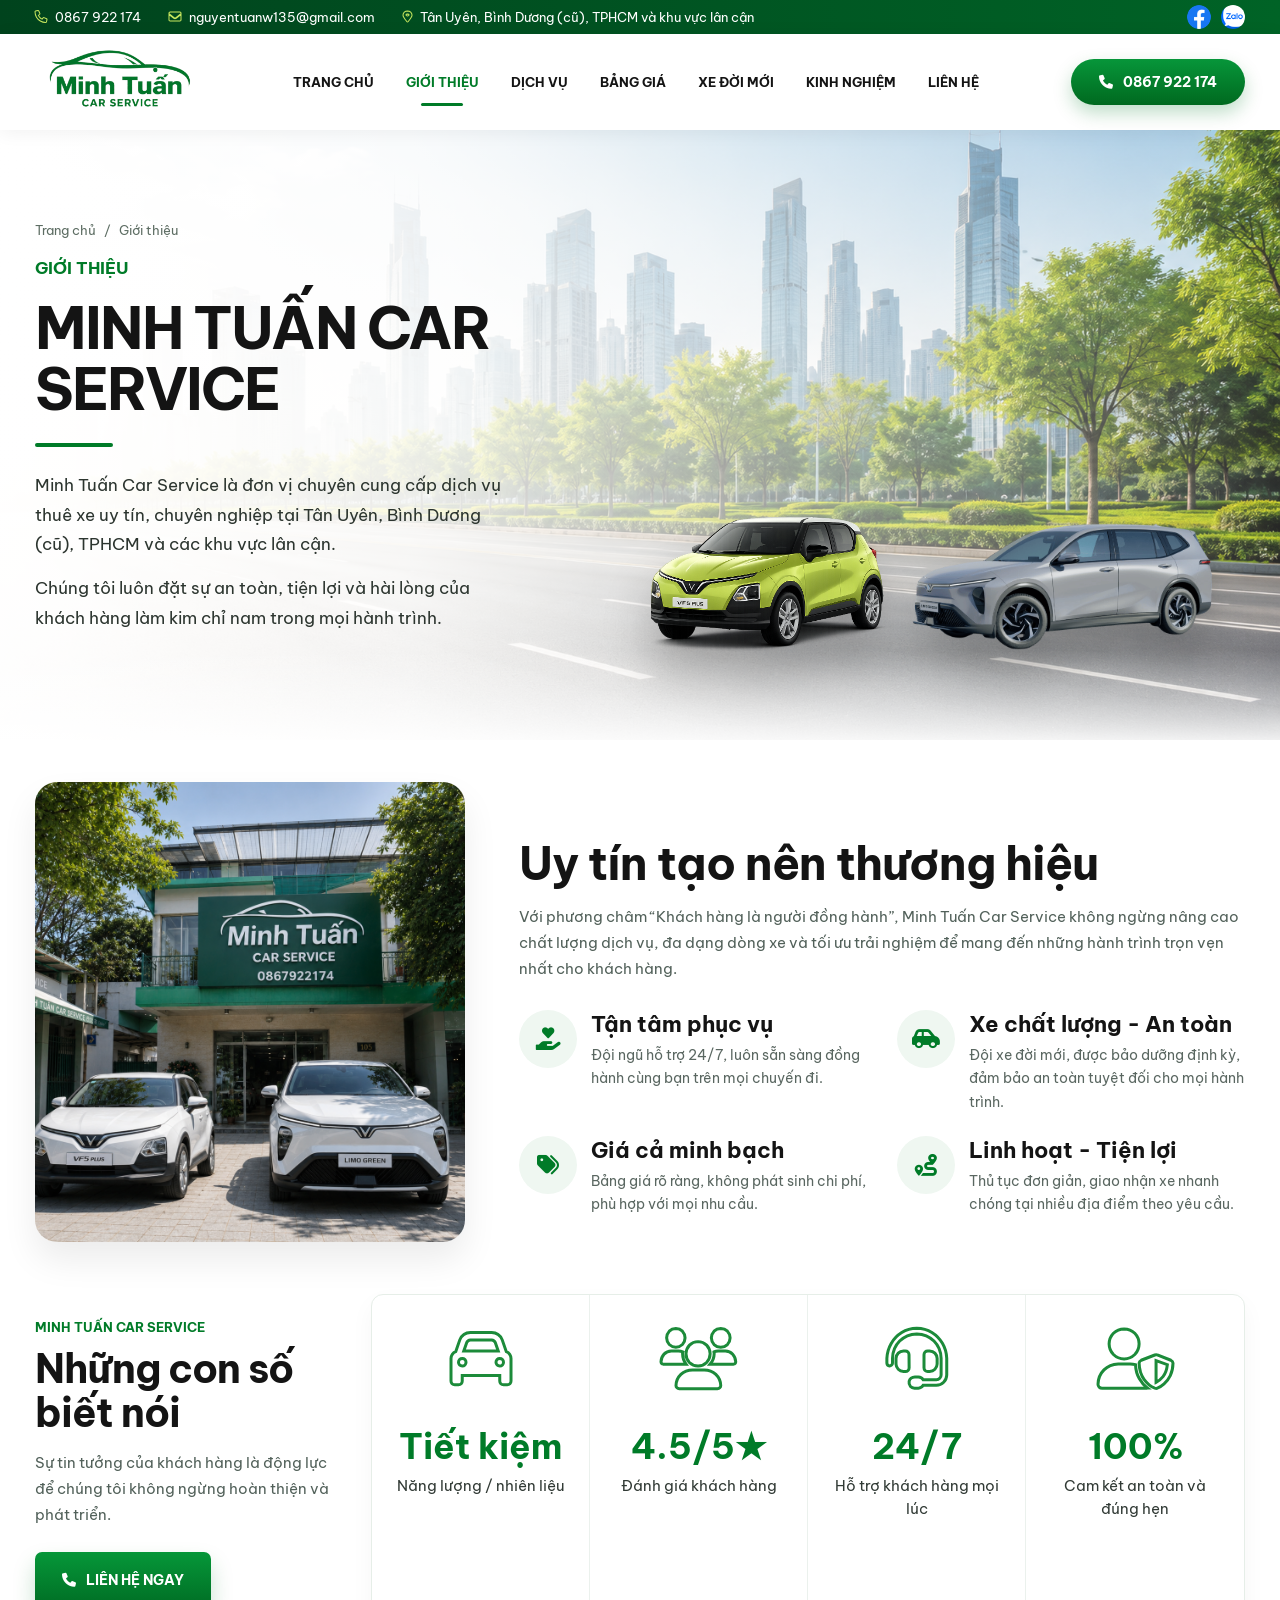
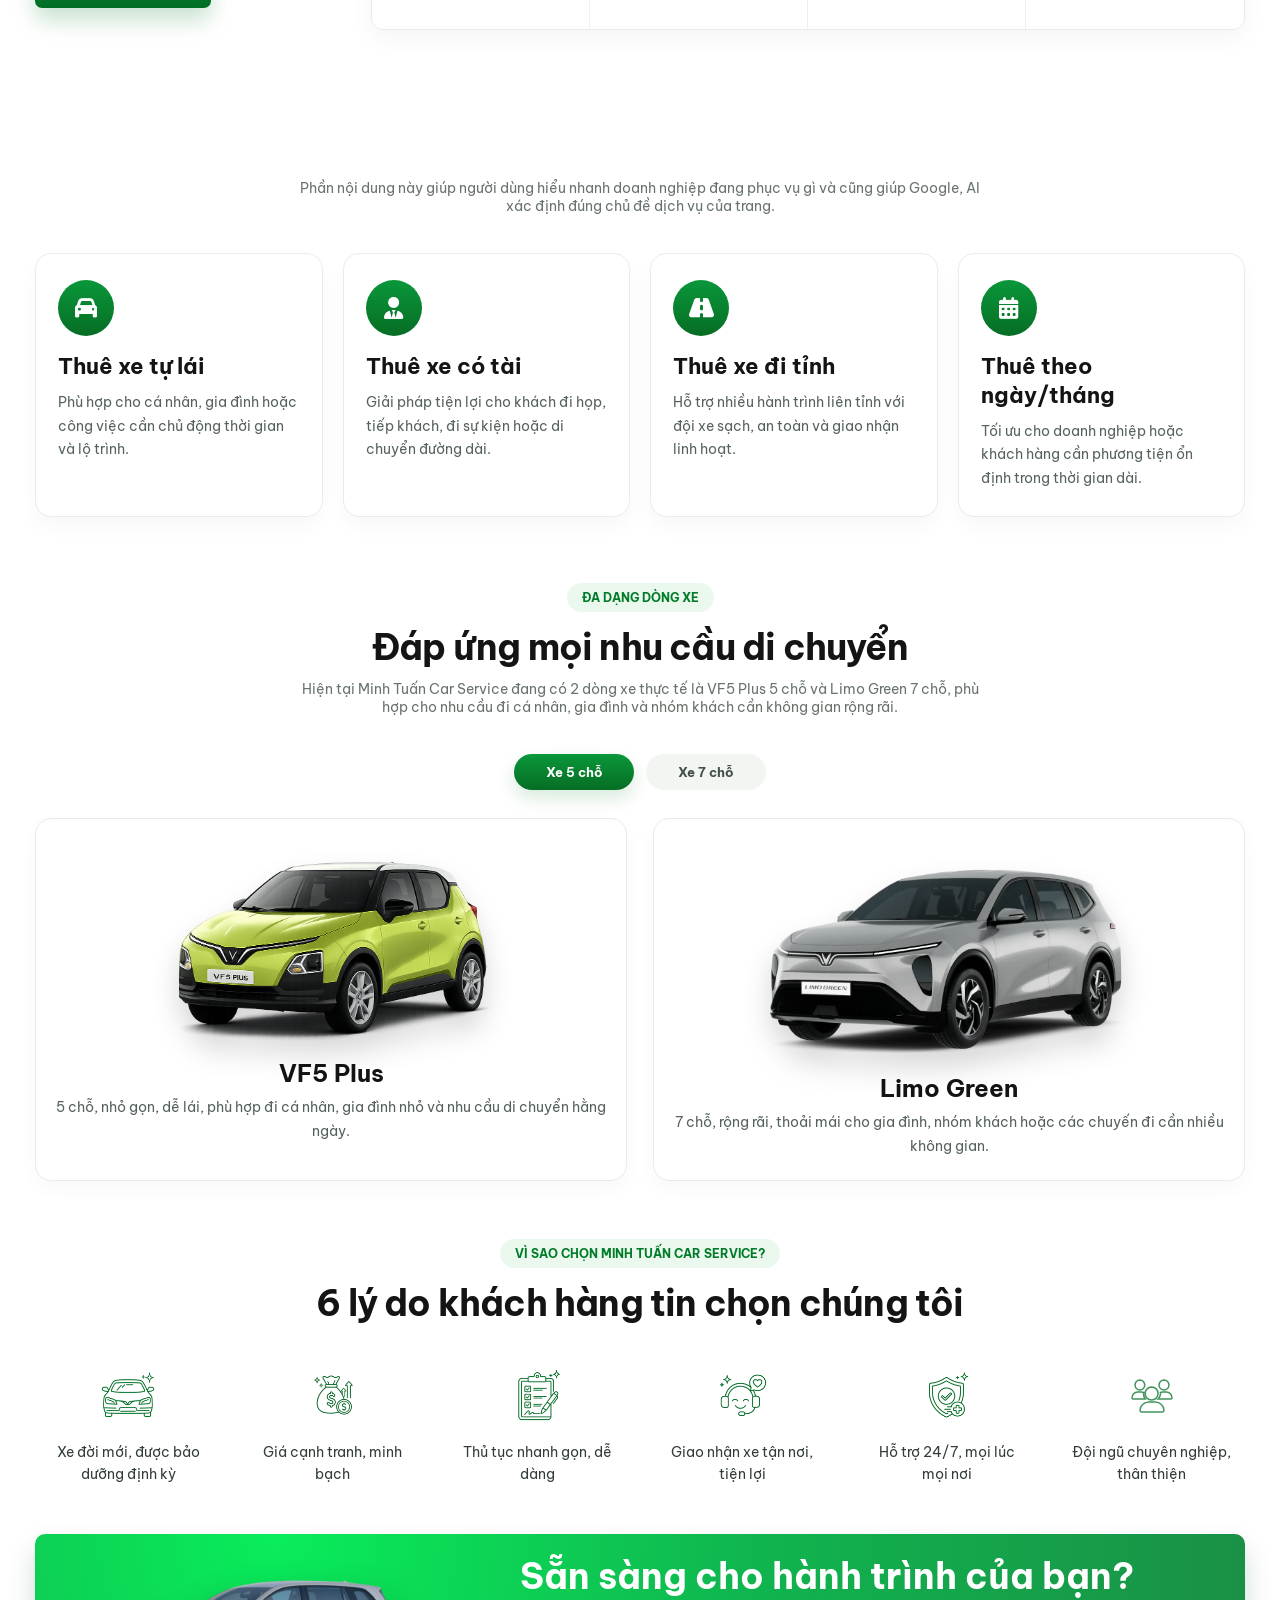
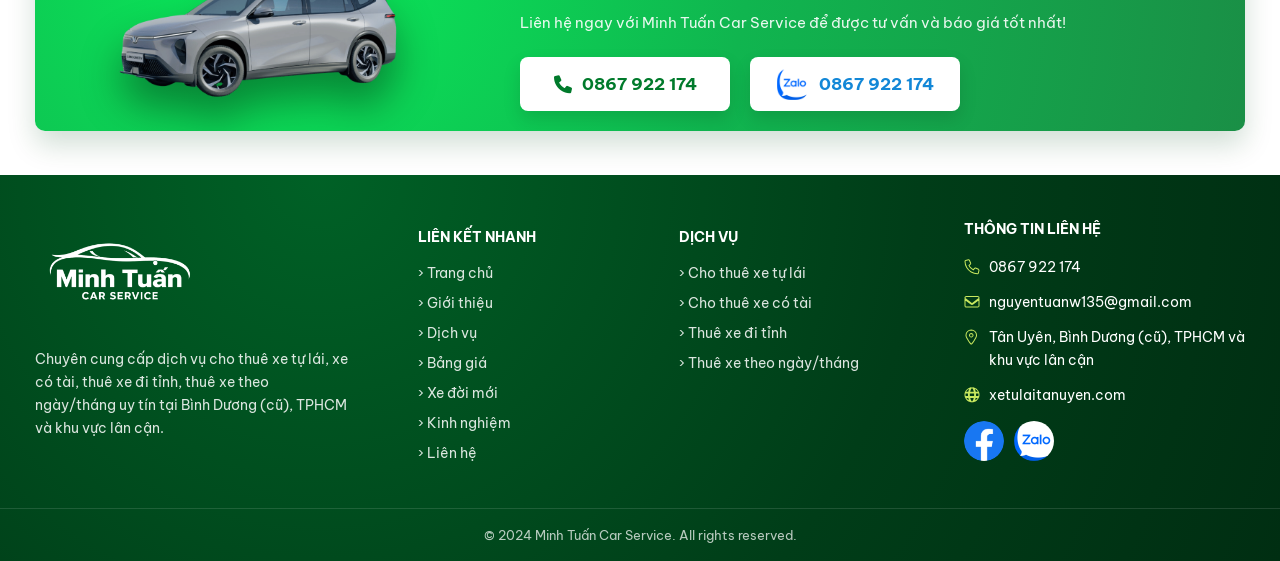
==== commit 15cd6c1f: "Revert "Refine responsive UI across site pages" This reverts commit 61e9f4fcbc173c9fabbd73ef3c6594e4" ====
--- a/gioi-thieu.html
+++ b/gioi-thieu.html
@@ -4,42 +4,30 @@
   <meta charset="UTF-8" />
   <meta name="viewport" content="width=device-width, initial-scale=1.0" />
   <title>Giới thiệu Minh Tuấn Car Service | Thuê xe tự lái Tân Uyên, Bình Dương</title>
-  <meta
-    name="description"
-    content="Giới thiệu Minh Tuấn Car Service - dịch vụ thuê xe tự lái, xe có tài, xe đi tỉnh tại Tân Uyên, Bình Dương (cũ), TPHCM với 2 dòng xe hiện có: VF5 Plus 5 chỗ và Limo Green 7 chỗ."
-  />
+  <meta name="description" content="Giới thiệu Minh Tuấn Car Service - dịch vụ thuê xe tự lái, xe có tài, xe đi tỉnh tại Tân Uyên, Bình Dương (cũ), TPHCM với 2 dòng xe hiện có: VF5 Plus 5 chỗ và Limo Green 7 chỗ." />
   <meta name="robots" content="index,follow,max-image-preview:large,max-snippet:-1,max-video-preview:-1" />
   <meta name="author" content="Minh Tuấn Car Service" />
   <link rel="canonical" href="https://xetulaitanuyen.com/gioi-thieu.html" />
   <meta property="og:locale" content="vi_VN" />
   <meta property="og:type" content="article" />
   <meta property="og:title" content="Giới thiệu Minh Tuấn Car Service | Thuê xe tự lái Tân Uyên" />
-  <meta
-    property="og:description"
-    content="Trang giới thiệu đồng bộ nhận diện thương hiệu, tối ưu SEO Google và AI với đội xe thực tế gồm VF5 Plus 5 chỗ và Limo Green 7 chỗ."
-  />
+  <meta property="og:description" content="Trang giới thiệu đồng bộ nhận diện thương hiệu, tối ưu SEO Google và AI với đội xe thực tế gồm VF5 Plus 5 chỗ và Limo Green 7 chỗ." />
   <meta property="og:url" content="https://xetulaitanuyen.com/gioi-thieu.html" />
   <meta property="og:site_name" content="Minh Tuấn Car Service" />
   <meta property="og:image" content="https://xetulaitanuyen.com/assets/reference.jpg" />
   <meta property="og:image:alt" content="Minh Tuấn Car Service tại Tân Uyên Bình Dương" />
   <meta name="twitter:card" content="summary_large_image" />
   <meta name="twitter:title" content="Giới thiệu Minh Tuấn Car Service" />
-  <meta
-    name="twitter:description"
-    content="Dịch vụ thuê xe tại Tân Uyên, Bình Dương với trang giới thiệu chuẩn SEO, dễ hiểu và đồng bộ giao diện hiện có."
-  />
+  <meta name="twitter:description" content="Dịch vụ thuê xe tại Tân Uyên, Bình Dương với trang giới thiệu chuẩn SEO, dễ hiểu và đồng bộ giao diện hiện có." />
   <meta name="twitter:image" content="https://xetulaitanuyen.com/assets/reference.jpg" />
-  <link rel="preconnect" href="https://fonts.googleapis.com" />
-  <link rel="preconnect" href="https://fonts.gstatic.com" crossorigin />
-  <link
-    href="https://fonts.googleapis.com/css2?family=Be+Vietnam+Pro:wght@400;500;600;700;800;900&display=swap"
-    rel="stylesheet"
-  />
-  <link rel="stylesheet" href="./style.css?v=responsive-20260513" />
-  <link rel="stylesheet" href="./about.css?v=responsive-20260513" />
+  <link rel="preconnect" href="https://fonts.googleapis.com">
+  <link rel="preconnect" href="https://fonts.gstatic.com" crossorigin>
+  <link href="https://fonts.googleapis.com/css2?family=Be+Vietnam+Pro:wght@400;500;600;700;800;900&display=swap" rel="stylesheet">
+  <link rel="stylesheet" href="./style.css?v=scroll-reveal-9" />
+  <link rel="stylesheet" href="./about.css?v=scroll-reveal-9" />
   <link rel="stylesheet" href="https://cdnjs.cloudflare.com/ajax/libs/font-awesome/6.0.0/css/all.min.css" />
-  <link rel="icon" href="./assets/fav.png" type="image/x-icon" />
-  <script src="./site.js?v=responsive-20260513" defer></script>
+  <link rel="icon" href="./assets/fav.png" type="image/x-icon">
+  <script src="./site.js?v=scroll-reveal-9" defer></script>
   <script type="application/ld+json">
     {
       "@context": "https://schema.org",
@@ -157,25 +145,16 @@
   <div class="topbar">
     <div class="container topbar-inner">
       <div class="top-left">
-        <a class="contact-item" href="tel:0867922174">
-          <i class="fa-solid fa-phone" aria-hidden="true"></i>
-          <span>0867 922 174</span>
-        </a>
-        <a class="contact-item" href="mailto:nguyentuanw135@gmail.com">
-          <i class="fa-solid fa-envelope" aria-hidden="true"></i>
-          <span>nguyentuanw135@gmail.com</span>
-        </a>
-        <span class="contact-item">
-          <i class="fa-solid fa-location-dot" aria-hidden="true"></i>
-          <span>Tân Uyên, Bình Dương (cũ), TPHCM và khu vực lân cận</span>
-        </span>
-      </div>
-      <div class="socials" aria-label="Mạng xã hội">
+        <span class="contact-item"><i class="fa-solid fa-phone"></i><span>0867 922 174</span></span>
+        <span class="contact-item"><i class="fa-solid fa-envelope"></i><span>nguyentuanw135@gmail.com</span></span>
+        <span class="contact-item"><i class="fa-solid fa-location-dot"></i><span>Tân Uyên, Bình Dương (cũ), TPHCM và khu vực lân cận</span></span>
+      </div>
+      <div class="socials">
         <a href="https://www.facebook.com/" target="_blank" rel="noopener noreferrer" aria-label="Facebook">
-          <img src="./assets/icon_fb.png" alt="" loading="lazy" />
+          <img src="assets/icon_fb.png" alt="Facebook">
         </a>
         <a href="https://zalo.me/0867922174" target="_blank" rel="noopener noreferrer" aria-label="Zalo">
-          <img src="./assets/Icon_of_Zalo.png" alt="" loading="lazy" />
+          <img src="assets/Icon_of_Zalo.png" alt="Zalo">
         </a>
       </div>
     </div>
@@ -183,43 +162,23 @@
 
   <header class="header">
     <div class="container nav-wrap">
-      <a href="./index.html#top" class="logo-link" aria-label="Trang chủ Minh Tuấn Car Service">
-        <img src="./assets/logo.png" alt="Minh Tuấn Car Service" class="logo" />
+      <a href="./index.html" class="logo-link" aria-label="Trang chủ Minh Tuấn Car Service">
+        <img src="./assets/logo.png" alt="Minh Tuấn Car Service" class="logo">
       </a>
-
-      <button
-        class="nav-toggle"
-        type="button"
-        aria-expanded="false"
-        aria-controls="site-nav"
-        aria-label="Mở menu điều hướng"
-      >
-        <span></span>
-        <span></span>
-        <span></span>
-      </button>
-
-      <div class="nav-panel" id="site-nav-panel">
-        <nav class="nav" id="site-nav" aria-label="Điều hướng chính">
-          <a href="./index.html#top">TRANG CHỦ</a>
-          <a class="active" href="#gioi-thieu" aria-current="page">GIỚI THIỆU</a>
-          <a href="#services">DỊCH VỤ</a>
-          <a href="#pricing">BẢNG GIÁ</a>
-          <a href="#fleet">XE ĐỜI MỚI</a>
-          <a href="#faq">KINH NGHIỆM</a>
-          <a href="#contact">LIÊN HỆ</a>
-        </nav>
-        <a class="phone-btn header-cta" href="tel:0867922174">
-          <i class="fa-solid fa-phone" aria-hidden="true"></i>
-          <span>0867 922 174</span>
-        </a>
-      </div>
+      <nav class="nav" aria-label="Điều hướng chính">
+        <a href="./index.html">TRANG CHỦ</a>
+        <a class="active" href="#gioi-thieu" aria-current="page">GIỚI THIỆU</a>
+        <a href="#services">DỊCH VỤ</a>
+        <a href="#pricing">BẢNG GIÁ</a>
+        <a href="#fleet">XE ĐỜI MỚI</a>
+        <a href="#faq">KINH NGHIỆM</a>
+        <a href="#contact">LIÊN HỆ</a>
+      </nav>
+      <a class="phone-btn" href="tel:0867922174"><i class="fa-solid fa-phone"></i><span>0867 922 174</span></a>
     </div>
   </header>
 
-  <div class="nav-backdrop" hidden></div>
-
-  <main id="main-content">
+  <main>
     <section class="about-hero" id="gioi-thieu">
       <div class="about-hero-bg"></div>
       <div class="container about-hero-inner">
@@ -232,17 +191,12 @@
           <p class="hero-kicker">GIỚI THIỆU</p>
           <h1>MINH TUẤN CAR SERVICE</h1>
           <div class="hero-line"></div>
-          <p>
-            Minh Tuấn Car Service là đơn vị chuyên cung cấp dịch vụ thuê xe uy tín, chuyên nghiệp tại Tân Uyên,
-            Bình Dương (cũ), TPHCM và các khu vực lân cận.
-          </p>
-          <p>
-            Chúng tôi luôn đặt sự an toàn, tiện lợi và hài lòng của khách hàng làm kim chỉ nam trong mọi hành trình.
-          </p>
+          <p>Minh Tuấn Car Service là đơn vị chuyên cung cấp dịch vụ thuê xe uy tín, chuyên nghiệp tại Tân Uyên, Bình Dương (cũ), TPHCM và các khu vực lân cận.</p>
+          <p>Chúng tôi luôn đặt sự an toàn, tiện lợi và hài lòng của khách hàng làm kim chỉ nam trong mọi hành trình.</p>
         </div>
         <div class="about-cars" aria-hidden="true">
-          <img class="car-main" src="./assets/vf5-plus.png" alt="" />
-          <img class="car-secondary" src="./assets/limo-green-7c-xam2.png" alt="" />
+          <img class="car-main" src="./assets/vf5-plus.png" alt="">
+          <img class="car-secondary" src="./assets/limo-green-7c-xam2.png" alt="">
         </div>
       </div>
     </section>
@@ -250,40 +204,37 @@
     <section class="brand-section">
       <div class="container brand-grid">
         <div class="brand-image">
-          <img src="./assets/gioi-thieu-ve-chung-toi.png" alt="Văn phòng và đội xe Minh Tuấn Car Service" loading="lazy" />
+          <img src="./assets/gioi-thieu-ve-chung-toi.png" alt="Văn phòng và đội xe Minh Tuấn Car Service">
         </div>
         <div class="brand-content">
           <p class="section-mini">VỀ CHÚNG TÔI</p>
           <h2>Uy tín tạo nên thương hiệu</h2>
-          <p>
-            Với phương châm “Khách hàng là người đồng hành”, Minh Tuấn Car Service không ngừng nâng cao chất lượng
-            dịch vụ, đa dạng dòng xe và tối ưu trải nghiệm để mang đến những hành trình trọn vẹn nhất cho khách hàng.
-          </p>
+          <p>Với phương châm “Khách hàng là người đồng hành”, Minh Tuấn Car Service không ngừng nâng cao chất lượng dịch vụ, đa dạng dòng xe và tối ưu trải nghiệm để mang đến những hành trình trọn vẹn nhất cho khách hàng.</p>
 
           <div class="brand-features">
             <article>
-              <div class="icon-badge"><i class="fa-solid fa-hand-holding-heart" aria-hidden="true"></i></div>
+              <div class="icon-badge"><i class="fa-solid fa-hand-holding-heart"></i></div>
               <div>
                 <h3>Tận tâm phục vụ</h3>
                 <p>Đội ngũ hỗ trợ 24/7, luôn sẵn sàng đồng hành cùng bạn trên mọi chuyến đi.</p>
               </div>
             </article>
             <article>
-              <div class="icon-badge"><i class="fa-solid fa-car-side" aria-hidden="true"></i></div>
+              <div class="icon-badge"><i class="fa-solid fa-car-side"></i></div>
               <div>
                 <h3>Xe chất lượng - An toàn</h3>
                 <p>Đội xe đời mới, được bảo dưỡng định kỳ, đảm bảo an toàn tuyệt đối cho mọi hành trình.</p>
               </div>
             </article>
             <article>
-              <div class="icon-badge"><i class="fa-solid fa-tags" aria-hidden="true"></i></div>
+              <div class="icon-badge"><i class="fa-solid fa-tags"></i></div>
               <div>
                 <h3>Giá cả minh bạch</h3>
                 <p>Bảng giá rõ ràng, không phát sinh chi phí, phù hợp với mọi nhu cầu.</p>
               </div>
             </article>
             <article>
-              <div class="icon-badge"><i class="fa-solid fa-route" aria-hidden="true"></i></div>
+              <div class="icon-badge"><i class="fa-solid fa-route"></i></div>
               <div>
                 <h3>Linh hoạt - Tiện lợi</h3>
                 <p>Thủ tục đơn giản, giao nhận xe nhanh chóng tại nhiều địa điểm theo yêu cầu.</p>
@@ -300,29 +251,27 @@
           <p class="section-mini">MINH TUẤN CAR SERVICE</p>
           <h2>Những con số biết nói</h2>
           <p>Sự tin tưởng của khách hàng là động lực để chúng tôi không ngừng hoàn thiện và phát triển.</p>
-          <a class="btn primary about-btn" href="tel:0867922174">
-            <i class="fa-solid fa-phone" aria-hidden="true"></i>
-            <span>LIÊN HỆ NGAY</span>
-          </a>
+          <a class="btn primary about-btn" href="tel:0867922174"><i class="fa-solid fa-phone"></i><span>LIÊN HỆ NGAY</span></a>
         </div>
         <div class="numbers-cards">
           <article>
-            <i class="fa-solid fa-car" aria-hidden="true"></i>
+            <i class="fa-solid fa-car"></i>
             <strong>Tiết kiệm</strong>
             <span>Năng lượng / nhiên liệu</span>
           </article>
           <article>
-            <i class="fa-solid fa-users" aria-hidden="true"></i>
+            <i class="fa-solid fa-users"></i>
             <strong>4.5/5★</strong>
             <span>Đánh giá khách hàng</span>
           </article>
           <article>
-            <i class="fa-solid fa-headset" aria-hidden="true"></i>
+            <i class="fa-solid fa-headset"></i>
             <strong>24/7</strong>
             <span>Hỗ trợ khách hàng mọi lúc</span>
           </article>
           <article>
-            <i class="fa-solid fa-user-shield" aria-hidden="true"></i>
+           
+            <i class="fa-solid fa-user-shield"></i>
             <strong>100%</strong>
             <span>Cam kết an toàn và đúng hẹn</span>
           </article>
@@ -335,29 +284,26 @@
         <div class="section-title about-title">
           <span>DỊCH VỤ NỔI BẬT</span>
           <h2>Giải pháp thuê xe linh hoạt cho nhiều nhu cầu</h2>
-          <p>
-            Phần nội dung này giúp người dùng hiểu nhanh doanh nghiệp đang phục vụ gì và cũng giúp Google, AI xác định
-            đúng chủ đề dịch vụ của trang.
-          </p>
+          <p>Phần nội dung này giúp người dùng hiểu nhanh doanh nghiệp đang phục vụ gì và cũng giúp Google, AI xác định đúng chủ đề dịch vụ của trang.</p>
         </div>
         <div class="service-summary-grid">
           <article>
-            <i class="fa-solid fa-car" aria-hidden="true"></i>
+            <i class="fa-solid fa-car"></i>
             <h3>Thuê xe tự lái</h3>
             <p>Phù hợp cho cá nhân, gia đình hoặc công việc cần chủ động thời gian và lộ trình.</p>
           </article>
           <article>
-            <i class="fa-solid fa-user-tie" aria-hidden="true"></i>
+            <i class="fa-solid fa-user-tie"></i>
             <h3>Thuê xe có tài</h3>
             <p>Giải pháp tiện lợi cho khách đi họp, tiếp khách, đi sự kiện hoặc di chuyển đường dài.</p>
           </article>
           <article>
-            <i class="fa-solid fa-road" aria-hidden="true"></i>
+            <i class="fa-solid fa-road"></i>
             <h3>Thuê xe đi tỉnh</h3>
             <p>Hỗ trợ nhiều hành trình liên tỉnh với đội xe sạch, an toàn và giao nhận linh hoạt.</p>
           </article>
           <article>
-            <i class="fa-solid fa-calendar-days" aria-hidden="true"></i>
+            <i class="fa-solid fa-calendar-days"></i>
             <h3>Thuê theo ngày/tháng</h3>
             <p>Tối ưu cho doanh nghiệp hoặc khách hàng cần phương tiện ổn định trong thời gian dài.</p>
           </article>
@@ -370,10 +316,7 @@
         <div class="section-title about-title">
           <span>ĐA DẠNG DÒNG XE</span>
           <h2>Đáp ứng mọi nhu cầu di chuyển</h2>
-          <p>
-            Hiện tại Minh Tuấn Car Service đang có 2 dòng xe thực tế là VF5 Plus 5 chỗ và Limo Green 7 chỗ, phù hợp
-            cho nhu cầu đi cá nhân, gia đình và nhóm khách cần không gian rộng rãi.
-          </p>
+          <p>Hiện tại Minh Tuấn Car Service đang có 2 dòng xe thực tế là VF5 Plus 5 chỗ và Limo Green 7 chỗ, phù hợp cho nhu cầu đi cá nhân, gia đình và nhóm khách cần không gian rộng rãi.</p>
         </div>
         <div class="fleet-tabs" aria-label="Phân loại xe">
           <span class="active">Xe 5 chỗ</span>
@@ -381,12 +324,12 @@
         </div>
         <div class="fleet-cards">
           <article class="fleet-card-item vf5-card">
-            <img src="./assets/vf5-plus.png" alt="VF5 Plus 5 chỗ cho thuê" loading="lazy" />
+            <img src="./assets/vf5-plus.png" alt="VF5 Plus 5 chỗ cho thuê">
             <h3>VF5 Plus</h3>
             <p>5 chỗ, nhỏ gọn, dễ lái, phù hợp đi cá nhân, gia đình nhỏ và nhu cầu di chuyển hằng ngày.</p>
           </article>
           <article class="fleet-card-item limo-card">
-            <img src="./assets/limo-green-7c-xam.png" alt="Limo Green 7 chỗ cho thuê" loading="lazy" />
+            <img src="./assets/limo-green-7c-xam.png" alt="Limo Green 7 chỗ cho thuê">
             <h3>Limo Green</h3>
             <p>7 chỗ, rộng rãi, thoải mái cho gia đình, nhóm khách hoặc các chuyến đi cần nhiều không gian.</p>
           </article>
@@ -402,43 +345,39 @@
         </div>
         <div class="reasons-grid">
           <article>
-            <img src="./assets/xe.png" alt="Xe đời mới" loading="lazy" />
+            <img src="./assets/xe.png" alt="Xe đời mới">
             <p>Xe đời mới, được bảo dưỡng định kỳ</p>
           </article>
           <article>
-            <img src="./assets/gia_ca_canh_tranh.png" alt="Giá cạnh tranh" loading="lazy" />
+            <img src="./assets/gia_ca_canh_tranh.png" alt="Giá cạnh tranh">
             <p>Giá cạnh tranh, minh bạch</p>
           </article>
           <article>
-            <img src="./assets/thu_tuc_don_gian.png" alt="Thủ tục nhanh gọn" loading="lazy" />
+            <img src="./assets/thu_tuc_don_gian.png" alt="Thủ tục nhanh gọn">
             <p>Thủ tục nhanh gọn, dễ dàng</p>
           </article>
           <article>
-            <img src="./assets/ho_tro_tan_tam.png" alt="Giao nhận xe tận nơi" loading="lazy" />
+            <img src="./assets/ho_tro_tan_tam.png" alt="Giao nhận xe tận nơi">
             <p>Giao nhận xe tận nơi, tiện lợi</p>
           </article>
           <article>
-            <img src="./assets/an_toan.png" alt="Hỗ trợ 24/7" loading="lazy" />
+            <img src="./assets/an_toan.png" alt="Hỗ trợ 24/7">
             <p>Hỗ trợ 24/7, mọi lúc mọi nơi</p>
           </article>
           <article>
-            <div class="reason-avatar"><i class="fa-solid fa-users" aria-hidden="true"></i></div>
+            <div class="reason-avatar"><i class="fa-solid fa-users"></i></div>
             <p>Đội ngũ chuyên nghiệp, thân thiện</p>
           </article>
         </div>
       </div>
     </section>
 
-    <section class="pricing-highlight" id="pricing">
+    <!-- <section class="pricing-highlight" id="pricing">
       <div class="container pricing-box">
         <div>
           <p class="section-mini light">CHUẨN SEO VÀ AI</p>
           <h2>Trang giới thiệu được viết để tăng độ hiểu và độ tin cậy</h2>
-          <p>
-            Nội dung trang tập trung vào doanh nghiệp, khu vực phục vụ, loại dịch vụ, điểm khác biệt, câu hỏi thường
-            gặp và lời kêu gọi hành động rõ ràng. Đây là những yếu tố giúp Google hiểu ngữ cảnh tốt hơn và cũng hỗ trợ
-            các công cụ AI tổng hợp thông tin chính xác hơn.
-          </p>
+          <p>Nội dung trang tập trung vào doanh nghiệp, khu vực phục vụ, loại dịch vụ, điểm khác biệt, câu hỏi thường gặp và lời kêu gọi hành động rõ ràng. Đây là những yếu tố giúp Google hiểu ngữ cảnh tốt hơn và cũng hỗ trợ các công cụ AI tổng hợp thông tin chính xác hơn.</p>
         </div>
         <div class="pricing-points">
           <article>
@@ -455,9 +394,9 @@
           </article>
         </div>
       </div>
-    </section>
-
-    <section class="faq-section" id="faq">
+    </section> -->
+
+    <!-- <section class="faq-section" id="faq">
       <div class="container">
         <div class="section-title about-title">
           <span>HỎI ĐÁP THƯỜNG GẶP</span>
@@ -467,10 +406,7 @@
         <div class="faq-grid">
           <article>
             <h3>Minh Tuấn Car Service cung cấp những dịch vụ nào?</h3>
-            <p>
-              Chúng tôi chuyên cho thuê xe tự lái, xe có tài, xe đi tỉnh và xe theo ngày hoặc tháng tại Tân Uyên,
-              Bình Dương (cũ), TPHCM.
-            </p>
+            <p>Chúng tôi chuyên cho thuê xe tự lái, xe có tài, xe đi tỉnh và xe theo ngày hoặc tháng tại Tân Uyên, Bình Dương (cũ), TPHCM.</p>
           </article>
           <article>
             <h3>Trang giới thiệu chuẩn SEO cần có gì?</h3>
@@ -478,38 +414,26 @@
           </article>
           <article>
             <h3>Trang này hỗ trợ Google và AI như thế nào?</h3>
-            <p>
-              Trang giúp hệ thống hiểu thương hiệu, thực thể doanh nghiệp, dịch vụ cốt lõi và địa phương hoạt động thay
-              vì chỉ nhìn giao diện.
-            </p>
+            <p>Trang giúp hệ thống hiểu thương hiệu, thực thể doanh nghiệp, dịch vụ cốt lõi và địa phương hoạt động thay vì chỉ nhìn giao diện.</p>
           </article>
           <article>
             <h3>Làm sao để liên hệ nhanh nhất?</h3>
-            <p>
-              Bạn có thể gọi trực tiếp số 0867 922 174 hoặc nhắn Zalo để được tư vấn nhanh về dòng xe, giá và thời gian
-              giao nhận.
-            </p>
-          </article>
-        </div>
-      </div>
-    </section>
+            <p>Bạn có thể gọi trực tiếp số 0867 922 174 hoặc nhắn Zalo để được tư vấn nhanh về dòng xe, giá và thời gian giao nhận.</p>
+          </article>
+        </div>
+      </div>
+    </section> -->
 
     <section class="cta" id="contact">
       <div class="container">
         <div class="cta-box">
-          <img src="./assets/limo-green-7c-xam2.png" alt="Limo Green 7 chỗ" loading="lazy" />
+          <img src="./assets/limo-green-7c-xam2.png" alt="Limo Green 7 chỗ">
           <div class="cta-copy">
             <h2>Sẵn sàng cho hành trình của bạn?</h2>
-            <p>Liên hệ ngay với Minh Tuấn Car Service để được tư vấn và báo giá tốt nhất.</p>
+            <p>Liên hệ ngay với Minh Tuấn Car Service để được tư vấn và báo giá tốt nhất!</p>
             <div class="cta-actions">
-              <a href="tel:0867922174">
-                <i class="fa-solid fa-phone" aria-hidden="true"></i>
-                <span>0867 922 174</span>
-              </a>
-              <a href="https://zalo.me/0867922174" target="_blank" rel="noopener noreferrer">
-                <img src="./assets/Icon_of_Zalo.png" alt="" loading="lazy" />
-                <span>0867 922 174</span>
-              </a>
+              <a href="tel:0867922174"><i class="fa-solid fa-phone"></i> <span>0867 922 174</span></a>
+              <a href="https://zalo.me/0867922174" target="_blank" rel="noopener noreferrer"><img src="assets/Icon_of_Zalo.png" alt="Zalo"><span>0867 922 174</span></a>
             </div>
           </div>
         </div>
@@ -520,52 +444,38 @@
   <footer class="footer">
     <div class="container footer-grid">
       <div class="footer-brand">
-        <img src="./assets/logo.png" alt="Minh Tuấn Car Service" loading="lazy" />
-        <p>
-          Chuyên cung cấp dịch vụ cho thuê xe tự lái, xe có tài, thuê xe đi tỉnh, thuê xe theo ngày/tháng uy tín tại
-          Bình Dương (cũ), TPHCM và khu vực lân cận.
-        </p>
+        <img src="./assets/logo.png" alt="Minh Tuấn Car Service">
+        <p>Chuyên cung cấp dịch vụ cho thuê xe tự lái, xe có tài, thuê xe đi tỉnh, thuê xe theo ngày/tháng uy tín tại Bình Dương (cũ), TPHCM và khu vực lân cận.</p>
       </div>
       <div>
         <h4>LIÊN KẾT NHANH</h4>
-        <a href="./index.html#top">Trang chủ</a>
-        <a href="./gioi-thieu.html#gioi-thieu">Giới thiệu</a>
-        <a href="#services">Dịch vụ</a>
-        <a href="#pricing">Bảng giá</a>
-        <a href="#fleet">Xe đời mới</a>
-        <a href="#faq">Kinh nghiệm</a>
+        <a href="./index.html">› Trang chủ</a>
+        <a href="./gioi-thieu.html">› Giới thiệu</a>
+        <a href="#services">› Dịch vụ</a>
+        <a href="#pricing">› Bảng giá</a>
+        <a href="#fleet">› Xe đời mới</a>
+        <a href="#faq">› Kinh nghiệm</a>
+        <a href="#contact">› Liên hệ</a>
       </div>
       <div>
         <h4>DỊCH VỤ</h4>
-        <a href="#services">Cho thuê xe tự lái</a>
-        <a href="#services">Cho thuê xe có tài</a>
-        <a href="#services">Thuê xe đi tỉnh</a>
-        <a href="#services">Thuê xe theo ngày/tháng</a>
+        <a href="#services">› Cho thuê xe tự lái</a>
+        <a href="#services">› Cho thuê xe có tài</a>
+        <a href="#services">› Thuê xe đi tỉnh</a>
+        <a href="#services">› Thuê xe theo ngày/tháng</a>
       </div>
       <div class="footer-lh">
         <h4>THÔNG TIN LIÊN HỆ</h4>
-        <p>
-          <i class="fa-solid fa-phone" aria-hidden="true"></i>
-          <a href="tel:0867922174">0867 922 174</a>
-        </p>
-        <p>
-          <i class="fa-solid fa-envelope" aria-hidden="true"></i>
-          <a href="mailto:nguyentuanw135@gmail.com">nguyentuanw135@gmail.com</a>
-        </p>
-        <p>
-          <i class="fa-solid fa-map-marker-alt" aria-hidden="true"></i>
-          <span>Tân Uyên, Bình Dương (cũ), TPHCM và khu vực lân cận</span>
-        </p>
-        <p>
-          <i class="fas fa-globe" aria-hidden="true"></i>
-          <a href="https://xetulaitanuyen.com" target="_blank" rel="noopener noreferrer">xetulaitanuyen.com</a>
-        </p>
+        <p><i class="fa-solid fa-phone"></i> <span>0867 922 174</span></p>
+        <p><i class="fa-solid fa-envelope"></i> <span>nguyentuanw135@gmail.com</span></p>
+        <p><i class="fa-solid fa-map-marker-alt"></i> <span>Tân Uyên, Bình Dương (cũ), TPHCM và khu vực lân cận</span></p>
+        <p><i class="fas fa-globe"></i> <span>xetulaitanuyen.com</span></p>
         <div class="footer-social">
           <a href="https://www.facebook.com/" target="_blank" rel="noopener noreferrer" aria-label="Facebook">
-            <img src="./assets/icon_fb.png" alt="" loading="lazy" />
+            <img src="assets/icon_fb.png" alt="Facebook">
           </a>
           <a href="https://zalo.me/0867922174" target="_blank" rel="noopener noreferrer" aria-label="Zalo">
-            <img src="./assets/Icon_of_Zalo.png" alt="" loading="lazy" />
+            <img src="assets/Icon_of_Zalo.png" alt="Zalo">
           </a>
         </div>
       </div>
@@ -573,8 +483,6 @@
     <div class="copyright">© 2024 Minh Tuấn Car Service. All rights reserved.</div>
   </footer>
 
-  <a href="#gioi-thieu" class="to-top" aria-label="Lên đầu trang">
-    <i class="fa-solid fa-chevron-up" aria-hidden="true"></i>
-  </a>
+  <a href="#gioi-thieu" class="to-top" aria-label="Lên đầu trang"><i class="fa-solid fa-chevron-up"></i></a>
 </body>
 </html>
--- a/style.css
+++ b/style.css
@@ -1,91 +1,40 @@
 :root{
   --green:#007b28;
   --green-2:#00993d;
-  --green-3:#0d5c28;
-  --dark:#12301d;
-  --dark-2:#0b2013;
+  --dark:#00451f;
+  --dark-2:#003817;
   --lime:#c6e46b;
-  --text:#17221a;
-  --muted:#5a675f;
-  --line:#dfe8e1;
-  --line-strong:#cdd8d0;
-  --surface:#ffffff;
-  --surface-soft:#f5f9f6;
-  --surface-tint:#edf7ef;
-  --shadow-sm:0 12px 28px rgba(10,33,18,.08);
-  --shadow-md:0 18px 42px rgba(10,33,18,.12);
-  --shadow-lg:0 28px 52px rgba(8,27,15,.16);
-  --radius-sm:12px;
-  --radius-md:20px;
-  --radius-lg:28px;
-  --container-max:1200px;
-  --container-gutter:clamp(16px,4vw,32px);
-  --section-space:clamp(56px,8vw,92px);
-  --section-space-sm:clamp(28px,4vw,44px);
-  --header-height:84px;
-  --topbar-height:auto;
-  --hero-title:clamp(2.45rem,8vw,4.7rem);
-  --h2-size:clamp(1.85rem,4vw,2.6rem);
-  --body-size:1rem;
+  --text:#141414;
+  --muted:#68736c;
+  --line:#e6eee8;
+  --shadow:0 16px 38px rgba(0,0,0,.10);
   --reveal-distance:24px;
   --reveal-duration:620ms;
-  --reveal-ease:cubic-bezier(.22,1,.36,1);
-  --drive-duration:1.12s;
-  --drive-settle-duration:.48s;
-  --drive-ease:cubic-bezier(.18,.88,.22,1);
-  --drive-overshoot:-14px;
-  --drive-rebound:5px;
-}
-
-*,
-*::before,
-*::after{
-  box-sizing:border-box;
-}
-
-html{
-  scroll-behavior:auto;
-}
-
+  --reveal-ease:cubic-bezier(0.22, 1, 0.36, 1);
+  --drive-duration:1.28s;
+  --drive-settle-duration:.54s;
+  --drive-ease:cubic-bezier(0.18, 0.88, 0.22, 1);
+  --drive-overshoot:-18px;
+  --drive-rebound:8px;
+}
+*{box-sizing:border-box}
+html{scroll-behavior:auto}
 body{
   margin:0;
-  min-width:320px;
-  overflow-x:hidden;
   font-family:"Be Vietnam Pro",Arial,sans-serif;
-  font-size:var(--body-size);
-  line-height:1.6;
   color:var(--text);
-  background:var(--surface);
-}
-
-body.nav-open{
-  overflow:hidden;
-}
-
-a{
-  color:inherit;
-  text-decoration:none;
-}
-
+  background:#fff;
+}
+a{text-decoration:none;color:inherit}
 img{
+  max-width:100%;
   display:block;
-  max-width:100%;
-  height:auto;
   user-select:none;
+  -webkit-user-select:none;
+  -moz-user-select:none;
+  -ms-user-select:none;
   -webkit-user-drag:none;
-}
-
-button,
-input,
-select,
-textarea{
-  font:inherit;
-}
-
-button{
-  border:0;
-  background:none;
-  cursor:pointer;
+  -webkit-touch-callout:none;
 }
 
 button,
@@ -111,902 +60,760 @@
 .commit-icon,
 .reason-avatar{
   user-select:none;
-}
-
-::selection{
-  background:rgba(0,123,40,.14);
-}
-
-:focus-visible{
-  outline:3px solid rgba(0,123,40,.28);
-  outline-offset:3px;
-}
-
-[hidden]{
-  display:none !important;
-}
-
+  -webkit-user-select:none;
+  -moz-user-select:none;
+  -ms-user-select:none;
+}
 .container{
-  width:min(var(--container-max), calc(100% - (var(--container-gutter) * 2)));
+  width:min(1210px, calc(100% - 64px));
   margin:0 auto;
 }
 
-section[id]{
-  scroll-margin-top:120px;
-}
-
+/* topbar */
 .topbar{
-  position:relative;
-  z-index:55;
-  background:linear-gradient(90deg,#08351a,#0b6028);
+  height:34px;
+  background:linear-gradient(90deg,#00431d,#006326);
   color:#fff;
-  font-size:.8125rem;
-}
-
+  font-size:13px;
+}
 .topbar-inner{
+  height:34px;
   display:flex;
   align-items:center;
   justify-content:space-between;
-  gap:16px;
-  padding:10px 0;
-}
-
+}
 .top-left{
   display:flex;
-  flex-wrap:wrap;
-  gap:10px 18px;
-  align-items:center;
-}
-
+  gap:28px;
+  align-items:center;
+  white-space:nowrap;
+}
 .contact-item{
   display:inline-flex;
-  align-items:flex-start;
+  align-items:center;
   gap:8px;
-  color:rgba(255,255,255,.94);
-}
-
+}
 .contact-item i{
-  flex:0 0 auto;
-  margin-top:2px;
-  color:transparent;
-  -webkit-text-fill-color:transparent;
-  -webkit-text-stroke:1px #d2ef7e;
-}
-
+  color:#c8e85f;
+  font-size:12px;
+    -webkit-text-fill-color: transparent;
+  -webkit-text-stroke: 1px #c8e85f;
+}
 .socials{
   display:flex;
-  align-items:center;
   gap:10px;
 }
-
-.socials a,
-.footer-social a{
-  width:40px;
-  height:40px;
-  display:grid;
-  place-items:center;
+.socials a{
+  width:24px;
+  height:24px;
   border-radius:50%;
+  display:flex;
+  align-items:center;
+  justify-content:center;
   overflow:hidden;
-  background:rgba(255,255,255,.08);
-  transition:transform .24s ease, box-shadow .24s ease, background-color .24s ease;
-}
-
-.socials a img,
-.footer-social a img{
+}
+.socials a img{
   width:100%;
   height:100%;
   object-fit:contain;
-}
-
+  display:block;
+}
+
+/* header */
 .header{
+  height:96px;
+  background:#fff;
+  box-shadow:0 2px 18px rgba(0,0,0,.06);
   position:sticky;
   top:0;
-  z-index:60;
-  background:rgba(255,255,255,.96);
-  border-bottom:1px solid rgba(20,34,26,.06);
-  box-shadow:0 10px 26px rgba(0,0,0,.04);
-  transition:background-color .28s ease, box-shadow .28s ease, backdrop-filter .28s ease;
-}
-
-.header.is-scrolled{
-  background:rgba(255,255,255,.88);
-  backdrop-filter:blur(14px);
-  box-shadow:0 16px 30px rgba(10,33,18,.08);
-}
-
+  z-index:50;
+}
 .nav-wrap{
-  position:relative;
-  min-height:var(--header-height);
+  height:96px;
   display:flex;
   align-items:center;
   justify-content:space-between;
-  gap:18px;
-}
-
-.logo-link{
-  position:relative;
-  z-index:2;
-  flex:0 0 auto;
-}
-
+  gap:28px;
+}
 .logo{
-  width:clamp(124px,18vw,168px);
+  width:165px;
   height:auto;
-}
-
-.nav-toggle{
-  position:relative;
-  z-index:2;
-  width:46px;
-  height:46px;
-  display:grid;
-  place-items:center;
-  gap:5px;
-  padding:10px;
-  border-radius:14px;
-  color:var(--green);
-  border:1px solid rgba(0,123,40,.14);
-  background:var(--surface-soft);
-}
-
-.nav-toggle span{
-  display:block;
-  width:100%;
-  height:2px;
-  border-radius:999px;
-  background:currentColor;
-  transition:transform .24s ease, opacity .24s ease;
-}
-
-.nav-toggle[aria-expanded="true"] span:nth-child(1){
-  transform:translateY(7px) rotate(45deg);
-}
-
-.nav-toggle[aria-expanded="true"] span:nth-child(2){
-  opacity:0;
-}
-
-.nav-toggle[aria-expanded="true"] span:nth-child(3){
-  transform:translateY(-7px) rotate(-45deg);
-}
-
-.nav-panel{
-  position:absolute;
-  inset:calc(100% + 10px) 0 auto;
-  display:grid;
-  gap:16px;
-  padding:18px;
-  border:1px solid rgba(20,34,26,.08);
-  border-radius:22px;
-  background:rgba(255,255,255,.98);
-  box-shadow:var(--shadow-md);
-  opacity:0;
-  visibility:hidden;
-  transform:translateY(-8px);
-  pointer-events:none;
-  transition:opacity .24s ease, transform .24s ease, visibility .24s ease;
-}
-
-.header.menu-open .nav-panel{
-  opacity:1;
-  visibility:visible;
-  transform:translateY(0);
-  pointer-events:auto;
-}
-
+  object-fit:contain;
+}
 .nav{
   display:flex;
-  flex-direction:column;
-  align-items:flex-start;
-  gap:4px;
-}
-
+  align-items:center;
+  gap:32px;
+  font-size:13px;
+  font-weight:700;
+}
 .nav a{
   position:relative;
-  display:inline-flex;
-  align-items:center;
-  min-height:44px;
-  padding:10px 0;
-  font-size:.95rem;
-  font-weight:700;
-  color:var(--dark);
-  transition:color .2s ease;
-}
-
-.nav a::after{
+  padding:38px 0;
+}
+.nav a.active,
+.nav a:hover{color:var(--green)}
+.nav a.active:after{
   content:"";
   position:absolute;
-  left:0;
-  bottom:6px;
-  width:0;
-  height:3px;
-  border-radius:999px;
+  left:50%;
+  transform:translateX(-50%);
+  bottom:22px;
+  width:50px;height:3px;
   background:var(--green);
-  transition:width .24s ease, opacity .24s ease;
-  opacity:0;
-}
-
-.nav a.active,
-.nav a.is-current,
-.nav a[aria-current="page"]{
-  color:var(--green);
-}
-
-.nav a.active::after,
-.nav a.is-current::after,
-.nav a[aria-current="page"]::after{
-  width:100%;
-  opacity:1;
-}
-
-.phone-btn,
-.btn,
-.search-grid button,
-.cta-actions a{
+  border-radius:8px;
+}
+.phone-btn{
   display:inline-flex;
   align-items:center;
   justify-content:center;
   gap:10px;
-  min-height:52px;
-  padding:12px 22px;
+  background:linear-gradient(180deg,#07963a,#00691f);
+  color:#fff;
+  font-size:14px;
+  font-weight:700;
+  padding:14px 28px;
   border-radius:999px;
-  font-weight:700;
-  transition:transform .24s ease, box-shadow .24s ease, background-color .24s ease, color .24s ease, border-color .24s ease;
-}
-
-.phone-btn{
-  color:#fff;
-  background:linear-gradient(180deg,#0a9c3d,#066d24);
-  box-shadow:0 14px 26px rgba(0,123,40,.22);
-}
-
-.header-cta{
-  width:100%;
-}
-
-.nav-backdrop{
-  position:fixed;
-  inset:0;
-  z-index:58;
-  background:rgba(10,18,13,.46);
-  backdrop-filter:blur(2px);
-}
-
+  box-shadow:0 8px 18px rgba(0,123,40,.25);
+  white-space:nowrap;
+}
+.phone-btn i{
+  font-size:14px;
+}
+
+/* hero */
 .hero{
   position:relative;
+  min-height:650px;
   overflow:hidden;
-  padding:40px 0 56px;
-  isolation:isolate;
-}
-
+}
 .hero-bg{
   position:absolute;
   inset:0;
   background:
-    linear-gradient(180deg,rgba(255,255,255,.98) 0%,rgba(255,255,255,.94) 28%,rgba(255,255,255,.82) 100%),
+    linear-gradient(90deg,rgba(255,255,255,.97) 0%,rgba(255,255,255,.88) 15%,rgba(255,255,255,.18) 34%,rgba(255,255,255,.18) 62%,rgba(255,255,255,0) 100%),
     url("./assets/city-bg.png") center/cover no-repeat;
-  z-index:-3;
-}
-
+}
+.hero:after{
+  content:"";
+  position:absolute;
+  inset:auto 0 0 0;
+  height:120px;
+  background:linear-gradient(180deg,rgba(255,255,255,0),rgba(255,255,255,.35));
+  pointer-events:none;
+}
 .hero-angle{
   position:absolute;
-  inset:0 0 0 auto;
-  width:min(34vw, 430px);
-  background:linear-gradient(160deg,rgba(9,123,44,.92),rgba(7,72,26,.98));
-  clip-path:polygon(42% 0,100% 0,100% 100%,0 100%);
-  z-index:-2;
-  opacity:.92;
-}
-
-.hero::after{
-  content:"";
-  position:absolute;
-  inset:auto 0 0;
-  height:140px;
-  background:linear-gradient(180deg,rgba(255,255,255,0),rgba(255,255,255,.88));
-  pointer-events:none;
-  z-index:-1;
-}
-
+  right:-90px;top:0;
+  width:390px;height:650px;
+  background:linear-gradient(160deg,#0c772e,#136428);
+  clip-path:polygon(36% 0,100% 0,100% 100%,0 100%);
+  opacity:.90;
+}
 .hero-inner{
-  display:grid;
-  gap:28px;
-  align-items:center;
-}
-
+  position:relative;
+  z-index:2;
+  min-height:650px;
+  display:flex;
+  align-items:center;
+}
 .hero-content{
-  max-width:640px;
-}
-
+  width:45%;
+  padding-top:12px;
+}
 .pill{
   display:inline-flex;
   align-items:center;
+  color:#fff;
+  background:linear-gradient(180deg,#058d34,#006b23);
+  border-radius:999px;
   padding:10px 18px;
-  border-radius:999px;
-  background:linear-gradient(180deg,#078d35,#056924);
-  color:#fff;
-  font-size:.8125rem;
-  font-weight:700;
-  letter-spacing:.01em;
-  box-shadow:0 12px 24px rgba(0,100,35,.2);
-}
-
+  font-size:14px;
+  font-weight:700;
+  margin-bottom:22px;
+  box-shadow:0 5px 14px rgba(0,100,35,.22);
+}
 .hero h1{
-  margin:18px 0 0;
-  font-size:var(--hero-title);
-  line-height:.96;
-  letter-spacing:-.05em;
-}
-
+  margin:0;
+  line-height:.98;
+  font-size:74px;
+  letter-spacing:-2.6px;
+  font-weight:700;
+}
 .hero h1 span{
   display:block;
   color:var(--green);
 }
-
 .hero-desc{
-  margin:22px 0 0;
-  max-width:58ch;
-  padding:18px 20px;
-  color:#112218;
-  background:rgba(255,255,255,.76);
-  border:1px solid rgba(255,255,255,.5);
-  border-radius:18px;
-  box-shadow:var(--shadow-sm);
-}
-
+  max-width: 520px;
+    color: #000000;
+    font-size: 17px;
+    line-height: 1.65;
+    margin: 24px 0 28px;
+    background: #ffffff78;
+    border-radius: 15px;
+}
 .features{
-  display:grid;
-  grid-template-columns:repeat(2, minmax(0,1fr));
-  gap:12px;
-  margin:24px 0 0;
-}
-
+    display: grid;
+    grid-template-columns: repeat(4, 1fr);
+    max-width: 540px;
+    gap: 0;
+    margin: 0 0 34px;
+    background: #ffffffa3;
+    padding: 10px;
+    border-radius: 15px;
+}
 .feature-item{
-  min-height:118px;
-  display:grid;
-  justify-items:start;
-  gap:4px;
-  padding:16px;
-  border-radius:18px;
-  background:rgba(255,255,255,.78);
-  border:1px solid rgba(223,232,225,.9);
-  box-shadow:0 10px 22px rgba(10,33,18,.05);
-}
-
+  text-align:center;
+  padding:0 14px;
+  border-right:1px solid rgba(0,85,28,.18);
+}
+.feature-item:last-child{border-right:none}
 .feature-icon{
-  width:50px;
-  height:50px;
-  display:grid;
-  place-items:center;
-  margin-bottom:4px;
-  border-radius:16px;
-  background:rgba(0,123,40,.08);
+  font-size:28px;
   color:var(--green);
-  font-size:1.35rem;
-}
-
-.feature-item b,
+  margin-bottom:8px;
+}
+.feature-icon i{
+  display:block;
+  -webkit-text-fill-color: currentColor;
+  -webkit-text-stroke: 0 transparent;
+}
+.feature-item b{
+  display:block;
+  font-size:13px;
+  line-height:1.35;
+}
 .feature-item span{
   display:block;
-  text-align:left;
-}
-
-.feature-item b{
-  font-size:.95rem;
-}
-
-.feature-item span{
-  color:var(--muted);
-  font-size:.9rem;
-}
-
+  font-weight:700;
+  font-size:13px;
+  line-height:1.35;
+}
 .hero-actions{
   display:flex;
-  flex-wrap:wrap;
-  gap:14px;
-  margin-top:28px;
-}
-
+  gap:20px;
+}
 .btn{
-  min-width:min(100%, 210px);
-}
-
+  height:56px;
+  min-width:170px;
+  display:inline-flex;
+  align-items:center;
+  justify-content:center;
+  gap:10px;
+  border-radius:7px;
+  font-size:14px;
+  font-weight:700;
+}
 .btn.primary{
   color:#fff;
-  background:linear-gradient(180deg,#0a9c3d,#066d24);
-  box-shadow:0 16px 28px rgba(0,123,40,.22);
-}
-
+  background:linear-gradient(180deg,#069739,#006d24);
+  box-shadow:0 12px 22px rgba(0,123,40,.22);
+}
 .btn.outline{
-  color:var(--green-3);
+  color:#0a6f2d;
   background:#fff;
-  border:2px solid rgba(0,123,40,.2);
-}
-
+  border:2px solid #0a7c31;
+}
 .hero-car-wrap{
-  position:relative;
-  display:flex;
-  justify-content:center;
-  align-items:flex-end;
+  position:absolute;
+  right:-28px;
+  bottom:52px;
+  width:60%;
+  display:flex;
+  justify-content:flex-end;
   pointer-events:none;
 }
-
 .hero-car{
-  width:min(100%, 760px);
-  filter:drop-shadow(0 26px 26px rgba(0,0,0,.26));
-}
-
+  width:780px;
+  transform:translateX(15px);
+  filter:drop-shadow(0 34px 30px rgba(0,0,0,.33));
+}
 .hero-car-wrap::after{
   content:"";
   position:absolute;
-  left:10%;
+  left:12%;
   right:10%;
-  bottom:14px;
-  height:32px;
+  bottom:10px;
+  height:34px;
   border-radius:50%;
-  background:radial-gradient(circle,rgba(0,0,0,.22) 0%,rgba(0,0,0,.16) 36%,rgba(0,0,0,0) 74%);
-  opacity:.44;
+  background:radial-gradient(circle,rgba(0,0,0,.24) 0%,rgba(0,0,0,.18) 34%,rgba(0,0,0,0) 74%);
+  opacity:0;
+  transform:translate3d(100px,0,0) scale(.7);
   filter:blur(10px);
 }
 
+/* search */
 .search-section{
-  padding-bottom:var(--section-space-sm);
-}
-
+  position:relative;
+  z-index:5;
+  margin-top:-20px;
+  padding-bottom:70px;
+}
 .search-box{
-  padding:22px;
+  background:#fff;
   border:1px solid var(--line);
-  border-radius:24px;
-  background:var(--surface);
-  box-shadow:var(--shadow-md);
-}
-
+  border-radius:22px;
+  padding:26px 32px 32px;
+  box-shadow:var(--shadow);
+}
 .search-heading h2{
-  margin:0;
+  margin:0 0 6px;
   color:var(--green);
-  font-size:clamp(1.35rem,3vw,1.6rem);
-}
-
+  font-size:20px;
+}
 .search-heading p{
-  margin:8px 0 0;
+  margin:0 0 24px;
   color:var(--muted);
-  font-size:.95rem;
-}
-
+  font-size:13px;
+}
 .search-grid{
   display:grid;
-  gap:16px;
-  margin-top:22px;
-}
-
-.search-grid label{
-  display:flex;
-  flex-direction:column;
-  gap:8px;
-}
-
+  grid-template-columns:1.1fr 1fr 1fr 1.1fr 1fr;
+  gap:24px;
+  align-items:end;
+}
 .search-grid label span{
-  font-size:.95rem;
-  font-weight:700;
-}
-
+  display:block;
+  font-size:13px;
+  font-weight:700;
+  margin-bottom:9px;
+}
 .search-grid input,
 .search-grid select{
   width:100%;
-  min-height:54px;
+  height:54px;
+  border:1px solid #dfe8e2;
+  border-radius:7px;
   padding:0 16px;
-  border:1px solid var(--line);
-  border-radius:16px;
-  color:var(--text);
+  color:#59635d;
   background:#fff;
-  transition:border-color .2s ease, box-shadow .2s ease, background-color .2s ease;
-}
-
-.search-grid input::placeholder{
-  color:#7b877f;
-}
-
-.search-grid input:focus,
-.search-grid select:focus{
-  border-color:rgba(0,123,40,.38);
-  box-shadow:0 0 0 4px rgba(0,123,40,.08);
   outline:none;
-}
-
+  font-family:inherit;
+}
 .search-grid button{
-  width:100%;
+  height:54px;
+  border:0;border-radius:7px;
+  background:linear-gradient(180deg,#07953a,#006f25);
   color:#fff;
-  background:linear-gradient(180deg,#07953a,#006f25);
-  box-shadow:0 14px 24px rgba(0,123,40,.2);
-}
-
+  font-weight:700;
+  font-family:inherit;
+  cursor:pointer;
+  display:inline-flex;
+  align-items:center;
+  justify-content:center;
+  gap:10px;
+}
+
+/* section titles */
 .section-title{
-  margin-bottom:32px;
   text-align:center;
-}
-
+  margin-bottom:38px;
+}
 .section-title span{
-  display:inline-flex;
-  align-items:center;
-  justify-content:center;
-  padding:8px 14px;
+  display:inline-block;
+  color:var(--green);
+  background:#eaf8ee;
+  padding:7px 15px;
   border-radius:999px;
-  background:var(--surface-tint);
-  color:var(--green);
-  font-size:.8rem;
-  font-weight:700;
-  letter-spacing:.02em;
-}
-
+  font-size:12px;
+  font-weight:700;
+}
 .section-title h2{
-  margin:14px auto 12px;
-  max-width:18ch;
-  font-size:var(--h2-size);
-  line-height:1.15;
-  letter-spacing:-.04em;
-}
-
+  margin:14px 0 10px;
+  font-size:36px;
+  letter-spacing:-.8px;
+}
 .section-title p{
-  max-width:66ch;
-  margin:0 auto;
   color:var(--muted);
-}
-
-.services,
-.area,
-.commit,
-.cta{
-  padding-bottom:var(--section-space);
-}
-
+  margin:0;
+  font-size:14px;
+}
+
+/* services */
+.services{
+  padding:0 0 38px;
+}
 .service-grid{
   display:grid;
-  gap:20px;
-}
-
+  grid-template-columns:repeat(4,1fr);
+  gap:24px;
+}
 .service-card{
-  display:flex;
-  flex-direction:column;
-  gap:14px;
-  min-height:100%;
-  padding:24px;
-  border:1px solid var(--line);
-  border-radius:24px;
+  min-height:400px;
   background:#fff;
-  box-shadow:0 12px 28px rgba(10,33,18,.05);
-}
-
+  border:1px solid #e3ebe5;
+  border-radius:9px;
+  padding:28px 24px 16px;
+  box-shadow:0 9px 24px rgba(0,0,0,.035);
+  overflow:hidden;
+  position:relative;
+}
 .circle-icon{
-  width:58px;
-  height:58px;
-  display:grid;
-  place-items:center;
-  border-radius:18px;
+  width:54px;height:54px;border-radius:50%;
+  display:grid;place-items:center;
   color:#fff;
   background:linear-gradient(180deg,#058f35,#006d24);
-  font-size:1.4rem;
-}
-
+  font-size:22px;
+  margin-bottom:22px;
+}
+.circle-icon i{
+  display:block;
+}
 .service-card h3{
-  margin:0;
-  font-size:clamp(1.25rem,2vw,1.45rem);
-  line-height:1.25;
-}
-
+  margin:0 0 14px;
+  font-size:21px;
+}
 .service-card p{
-  margin:0;
-  color:var(--muted);
-}
-
+  color:#606d65;
+  line-height:1.62;
+  font-size:14px;
+  margin:0 0 16px;
+}
 .service-card a{
   color:var(--green);
-  font-size:.95rem;
-  font-weight:700;
-}
-
+  font-size:13px;
+  font-weight:700;
+}
 .service-card img{
-  width:100%;
-  height:clamp(160px,24vw,220px);
-  margin-top:auto;
+  position:absolute;
+  left:22px;
+  right:22px;
+  bottom:15px;
+  width:calc(100% - 44px);
+  height:120px;
   object-fit:contain;
-  filter:drop-shadow(0 18px 18px rgba(0,0,0,.18));
-}
-
+  filter:drop-shadow(0 15px 12px rgba(0,0,0,.22));
+}
+.service-card.card-vf5 img{
+  filter:drop-shadow(0 15px 12px rgba(0,0,0,.22));
+}
+.service-card.card-limo img{
+  height:132px;
+  filter:drop-shadow(0 15px 12px rgba(0,0,0,.18));
+}
+.service-card.card-vf5-red img{
+  height:128px;
+  filter:drop-shadow(0 15px 12px rgba(0,0,0,.18));
+}
+
+/* area */
+.area{
+  padding:0 0 64px;
+}
 .area-box{
-  padding:28px 22px;
-  border-radius:28px;
-  background:radial-gradient(circle at 55% 0%,#006a28,#003d1a 68%);
+  background:radial-gradient(circle at 55% 0%,#006a28,#003d1a 64%);
   color:#fff;
-  box-shadow:0 20px 34px rgba(0,67,31,.2);
-}
-
+  border-radius:10px;
+  padding:36px 36px 44px;
+  text-align:center;
+  box-shadow:0 15px 28px rgba(0,67,31,.18);
+}
 .area-box > span{
-  color:#d4f07b;
-  font-size:.8rem;
-  font-weight:700;
-}
-
+  color:#b7e86f;
+  font-weight:700;
+  font-size:12px;
+}
 .area-box h2{
-  margin:12px 0 10px;
-  font-size:clamp(1.8rem,4vw,2.4rem);
-  line-height:1.15;
-}
-
+  margin:10px 0 10px;
+  font-size:30px;
+}
 .area-box > p{
-  margin:0;
-  color:rgba(255,255,255,.88);
-}
-
+  margin:0 0 27px;
+  opacity:.82;
+  font-size:14px;
+}
 .chips{
   display:flex;
+  justify-content:center;
+  gap:12px;
   flex-wrap:wrap;
-  gap:12px;
-  justify-content:center;
-  margin-top:24px;
-  padding-bottom:24px;
-  border-bottom:1px solid rgba(255,255,255,.18);
-}
-
+  padding-bottom:26px;
+  border-bottom:1px solid rgba(255,255,255,.22);
+}
 .chips b{
   display:inline-flex;
   align-items:center;
   gap:8px;
+  border:1px solid rgba(201,234,139,.55);
+  color:#fff;
+  border-radius:7px;
   padding:10px 16px;
-  border:1px solid rgba(201,234,139,.42);
-  border-radius:999px;
-  color:#fff;
-  font-size:.92rem;
-  font-weight:700;
-  background:rgba(255,255,255,.05);
-}
-
-.chips b i,
-.stats i,
-.footer-lh i{
-  color:transparent;
-  -webkit-text-fill-color:transparent;
-}
-
+  font-size:13px;
+  font-weight:700;
+}
 .chips b i{
-  -webkit-text-stroke:1px #d7f47c;
-}
-
+  color:#d7f47c;
+    -webkit-text-fill-color: transparent;
+  -webkit-text-stroke: 1px #c8e85f;
+}
 .stats{
+  margin-top:32px;
   display:grid;
-  gap:14px;
-  margin-top:24px;
-}
-
+  grid-template-columns:repeat(4,1fr);
+}
 .stats div{
   display:grid;
   grid-template-columns:auto 1fr;
-  gap:12px 14px;
-  align-items:center;
-  padding:16px;
-  border-radius:20px;
-  background:rgba(255,255,255,.06);
-  border:1px solid rgba(255,255,255,.08);
-}
-
+  column-gap:18px;
+  text-align:left;
+  justify-content:center;
+  padding:0 34px;
+  border-right:1px solid rgba(255,255,255,.25);
+}
+.stats div:last-child{border-right:none}
 .stats i{
   grid-row:span 2;
-  font-size:2rem;
-  -webkit-text-stroke:1.4px #d7f47c;
-}
-
+  width:44px;
+  color:#d7f47c;
+  font-size:44px;
+  display:flex;
+  align-items:center;
+  justify-content:center;
+  align-self:center;
+    -webkit-text-fill-color: transparent;
+  -webkit-text-stroke: 1px #c8e85f;
+}
 .stats strong{
   color:#d7f47c;
-  font-size:1.3rem;
+  font-size:24px;
   line-height:1.1;
 }
-
 .stats p{
-  margin:0;
-  color:rgba(255,255,255,.92);
-  font-size:.95rem;
+  margin:5px 0 0;
+  font-size:14px;
   line-height:1.45;
 }
 
-.commit{
-  background:#fff;
-}
-
-.commit-grid{
-  display:grid;
-  gap:18px;
-}
-
-.commit-grid article{
-  min-height:100%;
-  padding:24px 20px;
-  text-align:center;
-  border:1px solid var(--line);
-  border-radius:22px;
-  background:#fff;
-  box-shadow:0 12px 24px rgba(10,33,18,.04);
-}
-
-.commit-icon{
-  width:70px;
-  height:70px;
-  display:flex;
-  align-items:center;
-  justify-content:center;
-  margin:0 auto 16px;
-}
-
-.commit-icon img{
-  width:100%;
-  height:100%;
-  object-fit:contain;
-}
-
-.commit-grid h3{
-  margin:0 0 10px;
-  font-size:1.05rem;
-  line-height:1.35;
-}
-
-.commit-grid p{
-  margin:0 auto;
-  max-width:28ch;
-  color:var(--muted);
-  font-size:.95rem;
-}
-
-.cta-box{
-  display:grid;
-  gap:24px;
-  align-items:center;
-  padding:28px 24px;
-  border-radius:30px;
-  background:radial-gradient(circle at 20% 0%,#09ed5a,#10b54f 48%,#1a8f46 100%);
-  color:#fff;
-  box-shadow:0 22px 40px rgba(0,80,30,.18);
-  overflow:hidden;
-}
-
-.cta-box > img{
-  width:min(100%, 360px);
-  margin:0 auto;
-  filter:drop-shadow(0 24px 20px rgba(0,0,0,.32));
-}
-
-.cta-copy h2{
-  margin:0;
-  font-size:clamp(1.9rem,4vw,2.5rem);
-  line-height:1.15;
-}
-
-.cta-copy p{
-  margin:12px 0 0;
-  color:rgba(255,255,255,.92);
-}
-
-.cta-actions{
-  display:flex;
-  flex-wrap:wrap;
-  gap:14px;
-  margin-top:24px;
-}
-
-.cta-actions a{
-  min-width:min(100%, 220px);
-  color:var(--green);
-  background:#fff;
-  box-shadow:0 12px 24px rgba(0,0,0,.12);
-}
-
-.cta-actions a:last-child{
-  color:#0c84cf;
-}
-
-.cta-actions img{
-  width:30px;
-  height:30px;
-  object-fit:contain;
-}
-
+/* commit */
+.commit{padding:0 0 48px;background:#fff}.commit .section-title{text-align:center;margin-bottom:28px}.commit .section-title span{display:inline-block;margin-bottom:10px;color:#007b28;font-size:12px;font-weight:700;text-transform:uppercase;background:transparent;padding:0}.commit .section-title h2{margin:0;color:#111;font-size:34px;font-weight:700;line-height:1.25;letter-spacing:-.4px}.commit-grid{display:grid;grid-template-columns:repeat(5,1fr);background:#fff;border:1px solid #e7eee9;border-radius:8px;box-shadow:0 10px 26px rgba(0,0,0,.045);overflow:hidden}.commit-grid article{min-height:172px;padding:28px 20px 24px;text-align:center;background:#fff;border-right:1px solid #e7eee9}.commit-grid article:last-child{border-right:none}.commit-icon{width:64px;height:64px;margin:0 auto 16px;display:flex;align-items:center;justify-content:center}.commit-icon img{width:100%;height:100%;object-fit:contain;display:block}.commit-grid h3{margin:0 0 10px;color:#111;font-size:15px;font-weight:700;line-height:1.35}.commit-grid p{margin:0 auto;max-width:190px;color:#343f38;font-size:13px;font-weight:500;line-height:1.55}
+
+/* CTA */
+.cta{padding:0 0 44px;background:#fff}.cta .container{width:min(1210px,calc(100% - 64px));margin:0 auto}.cta-box{min-height:190px;border-radius:10px;overflow:hidden;background:radial-gradient(circle at 20% 0%,#09ed5a,#10b54f 48%,#1a8f46 100%);color:#fff;display:grid;grid-template-columns:430px 1fr;align-items:center;gap:10px;padding:20px 62px 20px 45px;box-shadow:0 14px 28px rgba(0,80,30,.18)}.cta-box>img{width:360px;height:auto;object-fit:contain;filter:drop-shadow(0 24px 20px rgba(0,0,0,.38))}.cta-box h2{margin:0;color:#fff;font-size:36px;font-weight:700;line-height:1.25}.cta-box p{margin:12px 0 22px;color:rgba(255,255,255,.9);font-size:15px;line-height:1.6}.cta-actions{display:flex;align-items:center;gap:20px}.cta-actions a{min-width:210px;height:54px;padding:0 22px;border-radius:8px;background:#fff;color:#007a2b;display:inline-flex;align-items:center;justify-content:center;gap:10px;font-size:17px;font-weight:700;text-decoration:none;box-shadow:0 8px 18px rgba(0,0,0,.12)}.cta-actions a:hover{box-shadow:0 8px 18px rgba(0,0,0,.12)}.cta-actions a i{color:#007a2b;font-size:18px}.cta-actions a img{width:32px;height:32px;object-fit:contain;display:block}.cta-actions a:nth-child(2){color:#1287d7}
+
+/* footer */
 .footer{
   background:radial-gradient(circle at 25% 0%,#006126,#003d18 58%,#002e12 100%);
   color:#fff;
 }
-
 .footer-grid{
   display:grid;
-  gap:28px;
-  padding:44px 0 36px;
-}
-
+  grid-template-columns:1.3fr .8fr .9fr 1.15fr;
+  gap:65px;
+  padding:45px 0 36px;
+}
 .footer-brand img{
-  width:160px;
-  margin-bottom:16px;
+  width:165px;
   filter:brightness(0) invert(1);
-}
-
-.footer h4{
-  margin:0 0 16px;
-  font-size:.98rem;
-  font-weight:700;
-}
-
+  margin-bottom:18px;
+}
 .footer p,
 .footer a{
-  color:rgba(255,255,255,.88);
-}
-
-.footer a{
   display:block;
-  width:fit-content;
-  min-height:32px;
-}
-
-.footer-brand p{
-  margin:0;
-}
-
-.footer-lh p{
-  display:flex;
-  align-items:flex-start;
-  gap:10px;
-  margin:0 0 12px;
-}
-
-.footer-lh i{
-  flex:0 0 auto;
-  margin-top:4px;
-  -webkit-text-stroke:1px #d7f47c;
-}
-
-.footer-lh a,
-.footer-lh span{
-  display:inline;
-}
-
-.footer-social{
-  display:flex;
-  align-items:center;
-  gap:10px;
-  margin-top:16px;
+  color:rgba(255,255,255,.86);
+  font-size:14px;
+  line-height:1.65;
+  margin:0 0 7px;
+}
+.footer h4{
+  margin:8px 0 16px;
+  font-size:14px;
+}
+.footer > .container > div:not(:last-child){
+  
+}
+.footer-social {
+  display: flex;
+  align-items: center;
+  gap: 5px;
+  margin-top: 14px;
+}
+
+.footer-social a {
+  width: 40px;
+  height: 40px;
+  border-radius: 50%;
+  display: flex;
+  align-items: center;
+  justify-content: center;
+
+  overflow: hidden;
+  padding: 5px;
+}
+
+.footer-social a img {
+  width: 100%;
+  height: 100%;
+  object-fit: contain;
+  display: block;
+}
+
+.footer-social img {
+  width: 100%;
+  height: 100%;
+  object-fit: contain;
+}
+.footer-social span{
+  width:34px;height:34px;border-radius:50%;
+  display:grid;place-items:center;
+  background:#1b74e4;
+  color:#fff;
+  font-weight:700;
+  font-size:13px;
+}
+.footer-social span:nth-child(2){background:#e9f7ff;color:#138de0;font-size:10px}
+
+.footer-lh h4 {
+  margin: 0 0 18px;
+
+  font-weight: 700;
+  color: #ffffff;
+  text-transform: uppercase;
+}
+
+.footer-lh p {
+  display: flex;
+  align-items: flex-start;
+  gap: 9px;
+  margin: 0 0 12px;
+  color: #ffffff;
+
+}
+
+.footer-lh p i {
+  width: 16px;
+  min-width: 16px;
+  margin-top: 4px;
+  color: transparent;
+  font-size: 14px;
+  text-align: center;
+
+  -webkit-text-fill-color: transparent;
+  -webkit-text-stroke: 1px #c8e85f;
+}
+
+.footer-lh p span {
+  display: inline-block;
+  color: #ffffff;
 }
 
 .copyright{
-  border-top:1px solid rgba(255,255,255,.1);
-  padding:18px var(--container-gutter);
+  border-top:1px solid rgba(255,255,255,.12);
   text-align:center;
+  padding:18px 0;
   color:rgba(255,255,255,.72);
-  font-size:.9rem;
-}
-
+  font-size:13px;
+}
 .to-top{
   position:fixed;
-  right:20px;
-  bottom:20px;
-  z-index:65;
-  width:48px;
-  height:48px;
-  display:grid;
-  place-items:center;
+  right:28px;
+  bottom:28px;
+  z-index:60;
+  width:46px;height:46px;
+  display:grid;place-items:center;
+  background:#fff;
+  color:#004e1e;
   border-radius:50%;
-  background:#fff;
-  color:var(--green-3);
-  box-shadow:0 16px 30px rgba(0,0,0,.16);
+  box-shadow:0 10px 28px rgba(0,0,0,.2);
+  font-size:22px;
+  font-weight:700;
+}
+.to-top i{
+  font-size:18px;
+}
+
+/* Responsive */
+@media (max-width:1100px){
+  .nav{gap:16px;font-size:12px}
+  .hero h1{font-size:58px}
+  .hero-car-wrap{width:56%}
+  .search-grid{grid-template-columns:repeat(2,1fr)}
+  .search-grid button{grid-column:1/-1}
+  .service-grid{grid-template-columns:repeat(2,1fr)}
+  .commit-grid{grid-template-columns:repeat(2,1fr)}
+  .stats{grid-template-columns:repeat(2,1fr);row-gap:26px}
+  .stats div:nth-child(2){border-right:none}
+}
+@media (max-width:760px){
+  .container{width:min(100% - 28px, 1210px)}
+  .topbar{height:auto}
+  .topbar-inner,.top-left{height:auto;display:block;padding:7px 0}
+  .top-left>.contact-item{display:flex;margin:4px 0}
+  .socials{display:none}
+  .header{height:auto}
+  .nav-wrap{height:auto;align-items:flex-start;padding:12px 0;flex-direction:column}
+  .nav{flex-wrap:wrap;gap:12px}
+  .nav a{padding:5px 0}
+  .phone-btn{width:100%}
+  .hero{min-height:auto;padding:45px 0 40px}
+  .hero-inner{min-height:auto;display:block}
+  .hero-content{width:100%}
+  .hero h1{font-size:46px}
+  .features{grid-template-columns:repeat(2,1fr)}
+  .hero-car-wrap{position:relative;width:100%;right:auto;bottom:auto;margin-top:24px}
+  .hero-car{width:100%;transform:none}
+  .hero-angle{display:none}
+  .search-section{margin-top:0;padding-top:20px}
+  .search-grid,.service-grid,.commit-grid,.footer-grid,.cta-box{grid-template-columns:1fr}
+  .cta-box{padding:26px;text-align:center}
+  .cta-box img{margin:0 auto;width:280px}
+  .cta-actions{flex-direction:column}
+  .stats{grid-template-columns:1fr}
+  .stats div{border-right:none;border-bottom:1px solid rgba(255,255,255,.2);padding:20px}
+  .stats div:last-child{border-bottom:none}
+  .footer > .container > div:not(:last-child){border-right:none}
+}
+
+/* footer social final */
+.footer-social{display:flex;align-items:center;gap:10px;margin-top:14px}.footer-social a{width:40px;height:40px;border-radius:50%;display:flex;align-items:center;justify-content:center;background:transparent;overflow:hidden;padding:0;text-decoration:none}.footer-social a img{width:40px;height:40px;object-fit:contain;display:block}.footer-social span{display:none!important}
+/* Global font weight cap: tối đa 700 */
+h1,h2,h3,h4,h5,h6,b,strong,button,.btn,.nav a,.phone-btn,.pill,.search-heading h2,.search-grid label span,.search-grid button,.section-title span,.service-card a,.chips b,.stats strong,.cta-actions a,.footer h4,.footer-lh h4{font-weight:700!important}
+@media(max-width:992px){.commit-grid{grid-template-columns:repeat(2,1fr)}.commit-grid article{border-right:1px solid #e7eee9;border-bottom:1px solid #e7eee9}.commit-grid article:nth-child(2n){border-right:none}.commit-grid article:last-child{grid-column:1/-1;border-right:none}}
+@media(max-width:760px){.cta .container{width:min(100% - 28px,1210px)}.cta-box{grid-template-columns:1fr;text-align:center;padding:28px 22px}.cta-box>img{width:280px;margin:0 auto}.cta-actions{flex-direction:column;gap:12px}.cta-actions a{width:100%;min-width:unset}}
+@media(max-width:576px){.commit .section-title h2{font-size:28px}.commit-grid{grid-template-columns:1fr}.commit-grid article{border-right:none;border-bottom:1px solid #e7eee9}.commit-grid article:last-child{grid-column:auto;border-bottom:none}}
+
+/* Static interaction overrides */
+body{overflow-x:hidden}
+section[id]{scroll-margin-top:128px}
+.header.is-scrolled{
+  background:rgba(255,255,255,.92);
+  backdrop-filter:blur(14px);
+  box-shadow:0 14px 32px rgba(0,0,0,.08);
+}
+.nav a:after{
+  content:"";
+  position:absolute;
+  left:50%;
+  transform:translateX(-50%);
+  bottom:22px;
+  width:0;
+  height:3px;
+  background:var(--green);
+  border-radius:8px;
+  opacity:0;
+}
+.nav a.active:after,
+.nav a.is-current:after,
+.nav a:hover:after{
+  width:50px;
+  opacity:1;
+}
+.nav a.is-current{color:var(--green)}
+.search-grid input:focus,
+.search-grid select:focus{
+  border-color:rgba(0,123,40,.35);
+  box-shadow:0 0 0 4px rgba(0,123,40,.08);
+}
+.to-top{
   opacity:0;
   visibility:hidden;
-  transform:translateY(10px);
-  transition:opacity .24s ease, transform .24s ease, visibility .24s ease;
-}
-
+}
 .to-top.is-visible{
   opacity:1;
   visibility:visible;
-  transform:translateY(0);
-}
-
-.to-top i{
-  font-size:1rem;
-}
-
+}
+
+/* Scroll reveal */
 .reveal-item{
   --reveal-delay:0ms;
   --reveal-item-distance:var(--reveal-distance);
@@ -1027,15 +834,17 @@
   will-change:auto;
 }
 
+/* Hero drive-in */
 .hero-car-wrap.drive-in-ready{
+  overflow:visible;
   transform:translate3d(108vw,0,0);
   will-change:transform;
 }
 
 .hero-car-wrap.drive-in-ready .hero-car{
   opacity:1;
-  transform:scale(.986);
-  filter:drop-shadow(0 22px 20px rgba(0,0,0,.2));
+  transform:translateX(15px) scale(.988);
+  filter:drop-shadow(0 24px 22px rgba(0,0,0,.24));
   will-change:transform,filter;
 }
 
@@ -1044,7 +853,7 @@
 }
 
 .hero-car-wrap.drive-in-ready.drive-in-active .hero-car{
-  animation:heroCarBodySettle var(--drive-settle-duration) var(--drive-ease) calc(var(--drive-duration) - .2s) forwards;
+  animation:heroCarBodySettle var(--drive-settle-duration) var(--drive-ease) calc(var(--drive-duration) - .24s) forwards;
 }
 
 .hero-car-wrap.drive-in-ready.drive-in-active::after{
@@ -1068,16 +877,16 @@
 
 @keyframes heroCarBodySettle{
   0%{
-    transform:scale(.986);
-    filter:drop-shadow(0 22px 20px rgba(0,0,0,.2));
+    transform:translateX(15px) scale(.988);
+    filter:drop-shadow(0 24px 22px rgba(0,0,0,.24));
   }
   48%{
-    transform:translateY(-3px) scale(1.01);
-    filter:drop-shadow(0 30px 28px rgba(0,0,0,.28));
+    transform:translateX(15px) translateY(-3px) scale(1.008);
+    filter:drop-shadow(0 34px 30px rgba(0,0,0,.32));
   }
   100%{
-    transform:scale(1);
-    filter:drop-shadow(0 26px 26px rgba(0,0,0,.26));
+    transform:translateX(15px) scale(1);
+    filter:drop-shadow(0 34px 30px rgba(0,0,0,.33));
   }
 }
 
@@ -1087,348 +896,54 @@
     transform:translate3d(108vw,0,0) scale(.72);
   }
   62%{
-    opacity:.68;
-    transform:translate3d(-8px,0,0) scale(1.02);
+    opacity:.7;
+    transform:translate3d(-8px,0,0) scale(1.03);
   }
   100%{
-    opacity:.44;
+    opacity:.46;
     transform:translate3d(0,0,0) scale(1);
   }
 }
 
-@media (hover:hover){
-  .contact-item:hover,
-  .footer a:hover,
-  .nav a:hover{
-    color:#d8f17d;
-  }
-
-  .header .nav a:hover,
-  .header .nav a:hover::after{
-    color:var(--green);
-    opacity:1;
-    width:100%;
-  }
-
-  .socials a:hover,
-  .footer-social a:hover,
-  .phone-btn:hover,
-  .btn:hover,
-  .search-grid button:hover,
-  .cta-actions a:hover,
-  .to-top:hover{
-    transform:translateY(-2px);
-  }
-
-  .socials a:hover,
-  .footer-social a:hover{
-    background:rgba(255,255,255,.14);
-    box-shadow:0 12px 20px rgba(0,0,0,.14);
-  }
-
-  .btn.outline:hover{
-    border-color:rgba(0,123,40,.42);
-    color:var(--green);
-  }
-}
-
-@media (max-width:479px){
+@media (max-width:1100px){
   :root{
-    --container-gutter:14px;
-    --header-height:78px;
+    --reveal-distance:20px;
+    --reveal-duration:560ms;
+    --drive-duration:1.08s;
+    --drive-settle-duration:.46s;
+    --drive-overshoot:-12px;
+    --drive-rebound:5px;
+  }
+}
+
+@media (max-width:760px){
+  :root{
     --reveal-distance:16px;
-    --reveal-duration:520ms;
-    --drive-duration:.9s;
-    --drive-settle-duration:.38s;
+    --reveal-duration:500ms;
+    --drive-duration:.92s;
+    --drive-settle-duration:.36s;
     --drive-overshoot:-8px;
     --drive-rebound:3px;
   }
 
-  .topbar{
-    font-size:.75rem;
-  }
-
-  .hero{
-    padding-top:28px;
-  }
-
-  .pill{
-    width:100%;
-    justify-content:center;
-    text-align:center;
-    font-size:.75rem;
-  }
-
-  .hero-desc,
-  .feature-item,
-  .search-box,
-  .service-card,
-  .commit-grid article,
-  .cta-box{
-    border-radius:18px;
-  }
-
-  .hero-actions,
-  .cta-actions{
-    flex-direction:column;
-  }
-
-  .btn,
-  .cta-actions a,
-  .phone-btn{
-    width:100%;
-  }
-
-  .cta-box{
-    padding:24px 18px;
-  }
-}
-
-@media (min-width:480px){
-  .search-grid{
-    grid-template-columns:repeat(2, minmax(0,1fr));
-  }
-
-  .search-grid button{
-    grid-column:1 / -1;
-  }
-
-  .service-grid,
-  .commit-grid{
-    grid-template-columns:repeat(2, minmax(0,1fr));
-  }
-
-  .stats{
-    grid-template-columns:repeat(2, minmax(0,1fr));
-  }
-
-  .footer-grid{
-    grid-template-columns:repeat(2, minmax(0,1fr));
-  }
-}
-
-@media (min-width:768px){
-  :root{
-    --header-height:92px;
-    --section-space:clamp(64px,7vw,100px);
-  }
-
-  .topbar-inner{
-    padding:8px 0;
-  }
-
-  .hero{
-    padding:46px 0 68px;
-  }
-
-  .hero-inner{
-    grid-template-columns:minmax(0, 1fr) minmax(320px, .92fr);
-    gap:36px;
-  }
-
-  .features{
-    grid-template-columns:repeat(4, minmax(0,1fr));
-  }
-
-  .search-grid{
-    grid-template-columns:repeat(4, minmax(0,1fr));
-  }
-
-  .search-grid label:last-of-type{
-    grid-column:span 2;
-  }
-
-  .search-grid button{
-    grid-column:1 / -1;
-    justify-self:start;
-    width:auto;
-    min-width:220px;
-  }
-
-  .service-grid{
-    grid-template-columns:repeat(2, minmax(0,1fr));
-  }
-
-  .commit-grid{
-    grid-template-columns:repeat(3, minmax(0,1fr));
-  }
-
-  .cta-box{
-    grid-template-columns:minmax(240px, 320px) 1fr;
-    padding:34px 34px 34px 28px;
-  }
-
-  .footer-grid{
-    grid-template-columns:1.3fr 1fr 1fr 1.15fr;
-  }
-}
-
-@media (min-width:1024px){
-  body.nav-open{
-    overflow:auto;
-  }
-
-  .nav-toggle{
-    display:none;
-  }
-
-  .nav-backdrop{
-    display:none !important;
-  }
-
-  .nav-wrap{
-    gap:22px;
-  }
-
-  .nav-panel{
-    position:static;
-    inset:auto;
-    display:flex;
-    align-items:center;
-    justify-content:space-between;
-    flex:1 1 auto;
-    gap:24px;
-    padding:0;
-    border:0;
-    border-radius:0;
-    background:transparent;
-    box-shadow:none;
+  .hero-car-wrap.drive-in-ready .hero-car{
+    transform:translateX(0) scale(.982);
+  }
+}
+
+@media (prefers-reduced-motion: reduce){
+  .reveal-enabled .reveal-item{
+    transition-duration:320ms;
+  }
+
+  .hero-car-wrap.drive-in-ready .hero-car,
+  .hero-car-wrap.drive-in-ready.drive-in-active .hero-car{
     opacity:1;
-    visibility:visible;
-    transform:none;
-    pointer-events:auto;
-  }
-
-  .nav{
-    flex-direction:row;
-    justify-content:center;
-    flex:1 1 auto;
-    gap:clamp(16px,2vw,28px);
-  }
-
-  .nav a{
-    min-height:var(--header-height);
-    padding:12px 0;
-    font-size:.86rem;
-  }
-
-  .nav a::after{
-    left:50%;
-    bottom:20px;
-    transform:translateX(-50%);
-  }
-
-  .nav a.active::after,
-  .nav a.is-current::after,
-  .nav a[aria-current="page"]::after,
-  .header .nav a:hover::after{
-    width:42px;
-  }
-
-  .header-cta{
-    width:auto;
-    flex:0 0 auto;
-    min-width:190px;
-  }
-
-  .hero{
-    min-height:680px;
-  }
-
-  .hero-inner{
-    min-height:680px;
-  }
-
-  .hero-content{
-    padding-right:10px;
-  }
-
-  .hero-car-wrap{
-    justify-content:flex-end;
-  }
-
-  .search-section{
-    margin-top:-36px;
-  }
-
-  .search-box{
-    padding:28px 32px 30px;
-  }
-
-  .search-grid{
-    grid-template-columns:1.1fr 1fr 1fr 1.1fr auto;
-    align-items:end;
-  }
-
-  .search-grid label:last-of-type{
-    grid-column:auto;
-  }
-
-  .search-grid button{
-    grid-column:auto;
-    min-width:190px;
-    width:auto;
-  }
-
-  .service-grid{
-    grid-template-columns:repeat(4, minmax(0,1fr));
-  }
-
-  .stats{
-    grid-template-columns:repeat(4, minmax(0,1fr));
-  }
-
-  .commit-grid{
-    grid-template-columns:repeat(5, minmax(0,1fr));
-  }
-
-  .cta-box{
-    grid-template-columns:390px 1fr;
-    padding:24px 56px 24px 34px;
-  }
-}
-
-@media (min-width:1200px){
-  .hero-content{
-    max-width:680px;
-  }
-
-  .hero-car{
-    width:min(100%, 820px);
-  }
-
-  .cta-box{
-    padding:24px 62px 24px 42px;
-  }
-}
-
-@media (min-width:1440px){
-  :root{
-    --container-max:1280px;
-  }
-}
-
-@media (prefers-reduced-motion:reduce){
-  html{
-    scroll-behavior:auto;
-  }
-
-  *,
-  *::before,
-  *::after{
-    animation-duration:.01ms !important;
-    animation-iteration-count:1 !important;
-    transition-duration:.01ms !important;
-    scroll-behavior:auto !important;
-  }
-
-  .reveal-enabled .reveal-item{
-    opacity:1;
-    transform:none;
-  }
-
-  .hero-car-wrap.drive-in-ready,
-  .hero-car-wrap.drive-in-ready .hero-car{
-    transform:none;
-  }
-}
+    animation-duration:.64s;
+  }
+
+  .hero-car-wrap.drive-in-ready::after,
+  .hero-car-wrap.drive-in-ready.drive-in-active::after{
+    animation-duration:.64s;
+  }
+}
--- a/about.css
+++ b/about.css
@@ -1,160 +1,251 @@
 .about-page{
   background:#fff;
+}
+
+.about-page .header{
+  position:sticky;
+}
+
+.about-page .nav a.active:after{
+  width:42px;
 }
 
 .about-hero{
   position:relative;
   overflow:hidden;
-  padding:34px 0 28px;
-  isolation:isolate;
+  min-height:610px;
+  background:#f9fbf9;
 }
 
 .about-hero-bg{
   position:absolute;
   inset:0;
   background:
-    linear-gradient(180deg,rgba(255,255,255,.98) 0%,rgba(255,255,255,.92) 30%,rgba(255,255,255,.86) 100%),
+    linear-gradient(90deg,rgba(255,255,255,.98) 0%,rgba(255,255,255,.88) 32%,rgba(255,255,255,.15) 100%),
     url("./assets/city-bg.png") center/cover no-repeat;
-  z-index:-2;
-}
-
-.about-hero::after{
+}
+
+.about-hero:after{
   content:"";
   position:absolute;
   inset:auto 0 0;
-  height:120px;
-  background:linear-gradient(180deg,rgba(255,255,255,0),rgba(255,255,255,.94));
-  z-index:-1;
+  height:90px;
+  background:linear-gradient(180deg,rgba(255,255,255,0),rgba(255,255,255,.9));
 }
 
 .about-hero-inner{
-  display:grid;
-  gap:24px;
+  position:relative;
+  z-index:1;
+  min-height:610px;
+  display:grid;
+  grid-template-columns:minmax(340px, 520px) 1fr;
   align-items:center;
+  gap:20px;
 }
 
 .breadcrumb{
   display:flex;
-  flex-wrap:wrap;
   align-items:center;
   gap:8px;
   margin-bottom:16px;
-  color:#617168;
-  font-size:.9rem;
-}
-
-.breadcrumb a{
+  font-size:13px;
+  color:#5d6d63;
+}
+
+.breadcrumb a:hover{
   color:var(--green);
 }
 
 .about-copy{
-  max-width:660px;
+  padding:40px 0;
 }
 
 .hero-kicker{
-  margin:0 0 10px;
-  color:var(--green);
-  font-size:1.05rem;
+  margin:0 0 8px;
+  color:var(--green) !important;
+  font-size:24px;
   font-weight:700;
-  letter-spacing:.08em;
 }
 
 .about-copy h1{
   margin:0;
-  font-size:clamp(2.35rem,8vw,3.95rem);
-  line-height:1;
-  letter-spacing:-.05em;
+  font-size:58px;
+  line-height:1.04;
+  letter-spacing:-1.8px;
 }
 
 .hero-line{
-  width:84px;
+  width:78px;
   height:4px;
-  margin:22px 0;
   border-radius:999px;
   background:var(--green);
+  margin:24px 0 24px;
 }
 
 .about-copy p{
   margin:0 0 14px;
-  max-width:58ch;
-  color:#334039;
+  max-width:470px;
+  color:#2c352f;
+  font-size:17px;
+  line-height:1.75;
 }
 
 .about-cars{
   position:relative;
-  display:grid;
-  gap:0;
-  min-height:260px;
+  min-height:500px;
+  overflow:visible;
 }
 
 .car-main,
 .car-secondary{
-  width:min(100%, 560px);
-  margin:0 auto;
-  filter:drop-shadow(0 22px 22px rgba(0,0,0,.18));
+  position:absolute;
+  bottom:28px;
+  width:45%;
+  filter:drop-shadow(0 28px 24px rgba(0,0,0,.24));
+}
+
+.car-main{
+  left:10%;
+  width:37%;
 }
 
 .car-secondary{
-  margin-top:-20px;
+  right:-2%;
+  width:58%;
+  filter:drop-shadow(0 28px 24px rgba(0,0,0,.22));
 }
 
 .about-cars::after{
   content:"";
   position:absolute;
-  left:14%;
-  right:14%;
-  bottom:8px;
-  height:28px;
+  left:16%;
+  right:8%;
+  bottom:18px;
+  height:30px;
   border-radius:50%;
-  background:radial-gradient(circle,rgba(0,0,0,.18) 0%,rgba(0,0,0,.13) 36%,rgba(0,0,0,0) 76%);
-  opacity:.36;
+  background:radial-gradient(circle,rgba(0,0,0,.18) 0%,rgba(0,0,0,.14) 36%,rgba(0,0,0,0) 76%);
+  opacity:0;
+  transform:translate3d(60px,0,0) scale(.8);
   filter:blur(10px);
 }
 
+.about-cars.drive-in-ready .car-main{
+  opacity:0;
+  transform:translate3d(110px,6px,0) scale(.955) rotate(-.85deg);
+  filter:drop-shadow(0 18px 16px rgba(0,0,0,.16));
+}
+
+.about-cars.drive-in-ready .car-secondary{
+  opacity:0;
+  transform:translate3d(170px,8px,0) scale(.955) rotate(-.9deg);
+  filter:drop-shadow(0 18px 16px rgba(0,0,0,.16));
+}
+
+.about-cars.drive-in-ready.drive-in-active .car-main{
+  animation:aboutCarMainDriveIn .96s var(--drive-ease) forwards;
+}
+
+.about-cars.drive-in-ready.drive-in-active .car-secondary{
+  animation:aboutCarSecondaryDriveIn 1.06s var(--drive-ease) .06s forwards;
+}
+
+.about-cars.drive-in-ready.drive-in-active::after{
+  animation:aboutCarShadowIn 1s var(--drive-ease) forwards;
+}
+
+@keyframes aboutCarMainDriveIn{
+  0%{
+    opacity:0;
+    transform:translate3d(110px,6px,0) scale(.955) rotate(-.85deg);
+    filter:drop-shadow(0 18px 16px rgba(0,0,0,.16));
+  }
+  20%{
+    opacity:1;
+  }
+  62%{
+    transform:translate3d(-6px,-2px,0) scale(1.006) rotate(.14deg);
+    filter:drop-shadow(0 28px 24px rgba(0,0,0,.22));
+  }
+  100%{
+    opacity:1;
+    transform:none;
+    filter:drop-shadow(0 28px 24px rgba(0,0,0,.24));
+  }
+}
+
+@keyframes aboutCarSecondaryDriveIn{
+  0%{
+    opacity:0;
+    transform:translate3d(170px,8px,0) scale(.955) rotate(-.9deg);
+    filter:drop-shadow(0 18px 16px rgba(0,0,0,.16));
+  }
+  18%{
+    opacity:1;
+  }
+  60%{
+    transform:translate3d(-8px,-3px,0) scale(1.008) rotate(.18deg);
+    filter:drop-shadow(0 30px 26px rgba(0,0,0,.24));
+  }
+  100%{
+    opacity:1;
+    transform:none;
+    filter:drop-shadow(0 28px 24px rgba(0,0,0,.22));
+  }
+}
+
+@keyframes aboutCarShadowIn{
+  0%{
+    opacity:0;
+    transform:translate3d(70px,0,0) scale(.74);
+  }
+  58%{
+    opacity:.62;
+    transform:translate3d(-3px,0,0) scale(1.01);
+  }
+  100%{
+    opacity:.38;
+    transform:translate3d(0,0,0) scale(1);
+  }
+}
+
+.brand-section{
+  padding:42px 0 24px;
+}
+
+.brand-grid{
+  display:grid;
+  grid-template-columns:minmax(300px, 430px) 1fr;
+  gap:54px;
+  align-items:center;
+}
+
+.brand-image img{
+  width:100%;
+  height:460px;
+  object-fit:cover;
+  border-radius:22px;
+  box-shadow:0 18px 34px rgba(0,0,0,.08);
+}
+
 .section-mini{
-  margin:0 0 10px;
-  color:var(--green);
-  font-size:.82rem;
-  font-weight:700;
-  letter-spacing:.06em;
-  text-transform:uppercase;
+  margin:0 0 8px !important;
+  color:var(--green) !important;
+  font-size:13px !important;
+  font-weight:700 !important;
+  text-transform:uppercase !important;
 }
 
 .section-mini.light{
   color:#d5ee7b;
-}
-
-.brand-section,
-.numbers-section,
-.service-summary,
-.about-fleet,
-.reasons-section,
-.pricing-highlight,
-.faq-section{
-  padding-bottom:var(--section-space);
-}
-
-.brand-grid{
-  display:grid;
-  gap:28px;
-  align-items:center;
-}
-
-.brand-image img{
-  width:100%;
-  height:clamp(260px,44vw,460px);
-  object-fit:cover;
-  border-radius:28px;
-  box-shadow:var(--shadow-md);
 }
 
 .brand-content h2,
 .numbers-intro h2,
 .pricing-box h2{
   margin:0 0 14px;
-  font-size:clamp(1.9rem,5vw,3rem);
+  font-size:46px;
   line-height:1.12;
-  letter-spacing:-.04em;
+  letter-spacing:-1px;
 }
 
 .brand-content > p,
@@ -162,120 +253,131 @@
 .pricing-box > div > p{
   margin:0;
   color:#52615a;
+  line-height:1.74;
+  font-size:15px;
 }
 
 .brand-features{
   display:grid;
-  gap:18px;
-  margin-top:24px;
+  grid-template-columns:repeat(2, minmax(0, 1fr));
+  gap:22px 30px;
+  margin-top:28px;
 }
 
 .brand-features article{
   display:grid;
-  grid-template-columns:56px 1fr;
+  grid-template-columns:58px 1fr;
   gap:14px;
   align-items:start;
-  padding:18px;
-  border:1px solid var(--line);
-  border-radius:20px;
-  background:#fff;
-  box-shadow:0 12px 22px rgba(10,33,18,.04);
 }
 
 .icon-badge{
-  width:56px;
-  height:56px;
+  width:58px;
+  height:58px;
+  border-radius:50%;
   display:grid;
   place-items:center;
-  border-radius:18px;
-  background:var(--surface-tint);
+  background:#eff7f1;
   color:var(--green);
-  font-size:1.35rem;
+  font-size:22px;
 }
 
 .brand-features h3{
   margin:0 0 6px;
-  font-size:1.15rem;
-  line-height:1.3;
+  font-size:22px;
+  line-height:1.28;
 }
 
 .brand-features p{
   margin:0;
   color:#5a6761;
-  font-size:.96rem;
+  font-size:14px;
+  line-height:1.66;
+}
+
+.numbers-section{
+  padding:28px 0 42px;
 }
 
 .numbers-grid{
   display:grid;
-  gap:22px;
-  align-items:start;
+  grid-template-columns:310px 1fr;
+  gap:26px;
+  align-items:stretch;
 }
 
 .numbers-intro{
-  padding-right:0;
+  padding:22px 8px 22px 0;
+}
+
+.numbers-intro h2{
+  font-size:40px;
 }
 
 .about-btn{
+  min-width:176px;
   margin-top:24px;
 }
 
 .numbers-cards{
   display:grid;
-  gap:16px;
+  grid-template-columns:repeat(4, 1fr);
+  background:#fff;
+  border:1px solid #e6eee8;
+  border-radius:12px;
+  overflow:hidden;
+  box-shadow:0 10px 24px rgba(0,0,0,.04);
 }
 
 .numbers-cards article{
-  padding:26px 20px;
+  padding:34px 22px;
   text-align:center;
-  border:1px solid var(--line);
-  border-radius:22px;
-  background:#fff;
-  box-shadow:0 12px 24px rgba(10,33,18,.04);
+  border-right:1px solid #ebf1ed;
+}
+
+.numbers-cards article:last-child{
+  border-right:none;
 }
 
 .numbers-cards i{
   display:block;
-  margin-bottom:18px;
+  margin-bottom:14px;
+  font-size:60px;
   color:transparent;
-  font-size:3rem;
   -webkit-text-fill-color:transparent;
-  -webkit-text-stroke:2px #1c8b3a;
+  -webkit-text-stroke:3px #1c8b3a;
+  margin-bottom: 40px;
 }
 
 .numbers-cards strong{
   display:block;
   color:var(--green);
-  font-size:1.9rem;
+  font-size:35px;
   line-height:1;
 }
 
 .numbers-cards span{
   display:block;
   margin-top:10px;
-  color:#344039;
+  color:#313a35;
+  font-size:15px;
+  line-height:1.55;
 }
 
 .service-summary{
-  padding-top:8px;
-}
-
-.about-title h2{
-  max-width:22ch;
-}
-
-.about-title p{
-  max-width:66ch;
+  padding:10px 0 50px;
 }
 
 .service-summary-grid{
   display:grid;
-  gap:18px;
+  grid-template-columns:repeat(4, 1fr);
+  gap:20px;
 }
 
 .service-summary-grid article{
-  padding:24px 20px;
-  border:1px solid var(--line);
-  border-radius:22px;
+  padding:26px 22px;
+  border:1px solid #e6eee8;
+  border-radius:16px;
   background:#fff;
   box-shadow:0 10px 20px rgba(0,0,0,.03);
 }
@@ -286,38 +388,53 @@
   width:56px;
   height:56px;
   margin-bottom:16px;
-  border-radius:18px;
+  border-radius:50%;
   background:linear-gradient(180deg,#0a973a,#066d24);
   color:#fff;
-  font-size:1.35rem;
+  font-size:22px;
 }
 
 .service-summary-grid h3{
   margin:0 0 10px;
-  font-size:1.25rem;
+  font-size:22px;
   line-height:1.3;
 }
 
 .service-summary-grid p{
   margin:0;
   color:#56635c;
+  font-size:14px;
+  line-height:1.68;
+}
+
+.about-fleet{
+  padding:16px 0 50px;
+}
+
+.about-title h2{
+  margin-top:12px;
+}
+
+.about-title p{
+  max-width:690px;
+  margin:0 auto;
 }
 
 .fleet-tabs{
   display:flex;
   justify-content:center;
+  gap:12px;
   flex-wrap:wrap;
-  gap:12px;
-  margin-bottom:26px;
+  margin-bottom:28px;
 }
 
 .fleet-tabs span{
   min-width:120px;
-  padding:10px 18px;
+  padding:10px 20px;
   border-radius:999px;
   background:#f2f5f1;
   color:#454f49;
-  font-size:.92rem;
+  font-size:13px;
   font-weight:700;
   text-align:center;
 }
@@ -325,56 +442,70 @@
 .fleet-tabs .active{
   background:linear-gradient(180deg,#0a973a,#066d24);
   color:#fff;
-  box-shadow:0 12px 22px rgba(0,123,40,.16);
+  box-shadow:0 8px 18px rgba(0,123,40,.16);
 }
 
 .fleet-cards{
   display:grid;
-  gap:20px;
+  grid-template-columns:repeat(2, minmax(0, 1fr));
+  gap:26px;
 }
 
 .fleet-card-item{
-  padding:24px 20px;
-  border:1px solid var(--line);
-  border-radius:24px;
+  padding:24px 20px 22px;
+  border:1px solid #e6ece7;
+  border-radius:16px;
   background:#fff;
-  box-shadow:0 12px 22px rgba(10,33,18,.04);
+  box-shadow:0 8px 20px rgba(0,0,0,.03);
   text-align:center;
 }
 
 .fleet-card-item img{
   width:100%;
-  height:clamp(180px,30vw,240px);
+  height:220px;
   object-fit:contain;
   filter:drop-shadow(0 16px 14px rgba(0,0,0,.16));
 }
 
 .fleet-card-item h3{
-  margin:12px 0 8px;
-  font-size:1.35rem;
+  margin:10px 0 8px;
+  font-size:24px;
 }
 
 .fleet-card-item p{
   margin:0;
   color:#55625c;
+  font-size:14px;
+  line-height:1.68;
+}
+
+.vf5-card img{
+  height:205px;
+}
+
+.limo-card img{
+  height:220px;
+  transform:translateY(4px);
+}
+
+.reasons-section{
+  padding:8px 0 48px;
 }
 
 .reasons-title h2{
-  max-width:20ch;
+  max-width:680px;
+  margin-left:auto;
+  margin-right:auto;
 }
 
 .reasons-grid{
   display:grid;
+  grid-template-columns:repeat(6, 1fr);
   gap:18px;
 }
 
 .reasons-grid article{
-  padding:22px 18px;
   text-align:center;
-  border:1px solid var(--line);
-  border-radius:22px;
-  background:#fff;
-  box-shadow:0 10px 20px rgba(10,33,18,.04);
 }
 
 .reasons-grid img,
@@ -383,36 +514,43 @@
   height:64px;
   margin:0 auto 14px;
   object-fit:contain;
+
 }
 
 .reason-avatar{
+  border-radius:50%;
   display:grid;
   place-items:center;
-  border-radius:18px;
-  background:var(--surface-tint);
-  color:transparent;
-  -webkit-text-fill-color:transparent;
-  -webkit-text-stroke:1.5px rgba(0,110,33,.78);
-}
-
+  width: 100%;
+  color:var(--green);
+  font-size:24px;
+        -webkit-text-fill-color: transparent;
+    -webkit-text-stroke: 1.5px #006e21be;
+}
 .reason-avatar i{
-  font-size:1.8rem;
-}
-
+  font-size:32px;
+} 
 .reasons-grid p{
   margin:0 auto;
-  max-width:20ch;
+  max-width:160px;
   color:#323d37;
+  font-size:14px;
+  line-height:1.55;
+}
+
+.pricing-highlight{
+  padding:6px 0 54px;
 }
 
 .pricing-box{
   display:grid;
-  gap:22px;
-  padding:26px 22px;
-  border-radius:28px;
+  grid-template-columns:1.18fr .82fr;
+  gap:28px;
+  padding:40px;
+  border-radius:18px;
   background:radial-gradient(circle at 16% 0%,#006b29,#003f1a 70%);
   color:#fff;
-  box-shadow:0 20px 34px rgba(0,67,31,.18);
+  box-shadow:0 18px 32px rgba(0,67,31,.16);
 }
 
 .pricing-box h2{
@@ -430,247 +568,170 @@
 
 .pricing-points article{
   display:grid;
-  grid-template-columns:52px 1fr;
+  grid-template-columns:58px 1fr;
   gap:14px;
   align-items:center;
-  padding:16px;
+  padding:18px 18px;
   border:1px solid rgba(255,255,255,.14);
-  border-radius:18px;
+  border-radius:14px;
   background:rgba(255,255,255,.06);
 }
 
 .pricing-points strong{
   display:grid;
   place-items:center;
-  width:52px;
-  height:52px;
+  width:58px;
+  height:58px;
   border-radius:16px;
   background:rgba(255,255,255,.1);
   color:#d7f47c;
-  font-size:1.1rem;
+  font-size:22px;
 }
 
 .pricing-points span{
   color:#fff;
+  font-size:15px;
+  line-height:1.6;
+}
+
+.faq-section{
+  padding:0 0 54px;
 }
 
 .faq-grid{
   display:grid;
-  gap:18px;
+  grid-template-columns:repeat(2, 1fr);
+  gap:22px;
 }
 
 .faq-grid article{
-  padding:24px 20px;
-  border:1px solid var(--line);
-  border-radius:22px;
+  padding:26px 24px;
+  border:1px solid #e7efe9;
+  border-radius:16px;
   background:#fff;
   box-shadow:0 10px 22px rgba(0,0,0,.035);
 }
 
 .faq-grid h3{
   margin:0 0 10px;
-  font-size:1.15rem;
+  font-size:22px;
   line-height:1.35;
 }
 
 .faq-grid p{
   margin:0;
   color:#53625b;
-}
-
-.about-cars.drive-in-ready .car-main{
-  opacity:0;
-  transform:translate3d(100px,6px,0) scale(.96) rotate(-.8deg);
-  filter:drop-shadow(0 18px 16px rgba(0,0,0,.14));
-}
-
-.about-cars.drive-in-ready .car-secondary{
-  opacity:0;
-  transform:translate3d(160px,8px,0) scale(.96) rotate(-.9deg);
-  filter:drop-shadow(0 18px 16px rgba(0,0,0,.14));
-}
-
-.about-cars.drive-in-ready.drive-in-active .car-main{
-  animation:aboutCarMainDriveIn .96s var(--drive-ease) forwards;
-}
-
-.about-cars.drive-in-ready.drive-in-active .car-secondary{
-  animation:aboutCarSecondaryDriveIn 1.06s var(--drive-ease) .06s forwards;
-}
-
-.about-cars.drive-in-ready.drive-in-active::after{
-  animation:aboutCarShadowIn 1s var(--drive-ease) forwards;
-}
-
-@keyframes aboutCarMainDriveIn{
-  0%{
-    opacity:0;
-    transform:translate3d(100px,6px,0) scale(.96) rotate(-.8deg);
-    filter:drop-shadow(0 18px 16px rgba(0,0,0,.14));
-  }
-  20%{
-    opacity:1;
-  }
-  62%{
-    transform:translate3d(-6px,-2px,0) scale(1.006) rotate(.14deg);
-    filter:drop-shadow(0 28px 24px rgba(0,0,0,.22));
-  }
-  100%{
-    opacity:1;
-    transform:none;
-    filter:drop-shadow(0 22px 22px rgba(0,0,0,.18));
-  }
-}
-
-@keyframes aboutCarSecondaryDriveIn{
-  0%{
-    opacity:0;
-    transform:translate3d(160px,8px,0) scale(.96) rotate(-.9deg);
-    filter:drop-shadow(0 18px 16px rgba(0,0,0,.14));
-  }
-  18%{
-    opacity:1;
-  }
-  60%{
-    transform:translate3d(-8px,-3px,0) scale(1.008) rotate(.18deg);
-    filter:drop-shadow(0 28px 24px rgba(0,0,0,.22));
-  }
-  100%{
-    opacity:1;
-    transform:none;
-    filter:drop-shadow(0 22px 22px rgba(0,0,0,.18));
-  }
-}
-
-@keyframes aboutCarShadowIn{
-  0%{
-    opacity:0;
-    transform:translate3d(70px,0,0) scale(.74);
-  }
-  58%{
-    opacity:.58;
-    transform:translate3d(-3px,0,0) scale(1.01);
-  }
-  100%{
-    opacity:.36;
-    transform:translate3d(0,0,0) scale(1);
-  }
-}
-
-@media (min-width:480px){
-  .service-summary-grid,
-  .numbers-cards,
-  .fleet-cards,
-  .faq-grid{
-    grid-template-columns:repeat(2, minmax(0,1fr));
+  font-size:15px;
+  line-height:1.7;
+}
+
+@media (max-width:1180px){
+  .about-hero-inner,
+  .brand-grid,
+  .numbers-grid,
+  .pricing-box{
+    grid-template-columns:1fr;
+  }
+
+  .about-cars{
+    min-height:360px;
+  }
+
+  .car-main{
+    left:8%;
+  }
+
+  .fleet-cards{
+    grid-template-columns:repeat(2, 1fr);
+  }
+
+  .service-summary-grid{
+    grid-template-columns:repeat(2, 1fr);
   }
 
   .reasons-grid{
-    grid-template-columns:repeat(2, minmax(0,1fr));
-  }
-}
-
-@media (min-width:768px){
+    grid-template-columns:repeat(3, 1fr);
+  }
+
+  .numbers-cards{
+    grid-template-columns:repeat(2, 1fr);
+  }
+
+  .numbers-cards article:nth-child(2){
+    border-right:none;
+  }
+}
+
+@media (max-width:760px){
   .about-hero{
-    padding:40px 0 34px;
-  }
-
-  .brand-features{
-    grid-template-columns:repeat(2, minmax(0,1fr));
-  }
-
-  .numbers-cards{
-    grid-template-columns:repeat(2, minmax(0,1fr));
-  }
-
-  .service-summary-grid{
-    grid-template-columns:repeat(2, minmax(0,1fr));
-  }
-
-  .reasons-grid{
-    grid-template-columns:repeat(3, minmax(0,1fr));
-  }
-
-  .faq-grid{
-    grid-template-columns:repeat(2, minmax(0,1fr));
-  }
-
-  .pricing-box{
-    padding:34px 30px;
-  }
-}
-
-@media (min-width:1024px){
-  .about-hero{
-    min-height:640px;
-    padding:28px 0 20px;
+    min-height:auto;
+    padding:34px 0 22px;
   }
 
   .about-hero-inner{
-    min-height:620px;
-    grid-template-columns:minmax(0, 540px) 1fr;
-    gap:20px;
+    min-height:auto;
+    gap:12px;
+  }
+
+  .about-copy{
+    padding:10px 0 0;
+  }
+
+  .about-copy h1{
+    font-size:40px;
+  }
+
+  .hero-kicker{
+    font-size:20px;
+  }
+
+  .about-copy p{
+    font-size:15px;
   }
 
   .about-cars{
-    min-height:480px;
+    min-height:250px;
   }
 
   .car-main,
   .car-secondary{
-    position:absolute;
-    bottom:22px;
-    margin:0;
-  }
-
-  .car-main{
-    left:8%;
-    width:38%;
+    position:relative;
+    width:100%;
+    right:auto;
+    left:auto;
+    bottom:auto;
   }
 
   .car-secondary{
-    right:0;
-    width:58%;
-    margin-top:0;
-  }
-
-  .brand-grid{
-    grid-template-columns:minmax(300px, 430px) 1fr;
-    gap:48px;
-  }
-
-  .numbers-grid{
-    grid-template-columns:320px 1fr;
-    gap:26px;
-  }
-
+    margin-top:-24px;
+  }
+
+  .brand-grid,
+  .faq-grid,
+  .brand-features,
+  .service-summary-grid,
+  .fleet-cards,
+  .reasons-grid,
   .numbers-cards{
-    grid-template-columns:repeat(4, minmax(0,1fr));
-  }
-
-  .service-summary-grid{
-    grid-template-columns:repeat(4, minmax(0,1fr));
-  }
-
-  .fleet-cards{
-    grid-template-columns:repeat(2, minmax(0,1fr));
-  }
-
-  .reasons-grid{
-    grid-template-columns:repeat(6, minmax(0,1fr));
-  }
-
-  .pricing-box{
-    grid-template-columns:1.18fr .82fr;
-    gap:28px;
-    padding:40px;
-  }
-}
-
-@media (prefers-reduced-motion:reduce){
-  .about-cars.drive-in-ready .car-main,
-  .about-cars.drive-in-ready .car-secondary{
-    opacity:1;
-    transform:none;
-  }
-}
+    grid-template-columns:1fr;
+  }
+
+  .numbers-cards article{
+    border-right:none;
+    border-bottom:1px solid #ebf1ed;
+  }
+
+  .numbers-cards article:last-child{
+    border-bottom:none;
+  }
+
+  .brand-content h2,
+  .numbers-intro h2,
+  .pricing-box h2{
+    font-size:32px;
+  }
+
+  .brand-image img{
+    height:320px;
+  }
+}
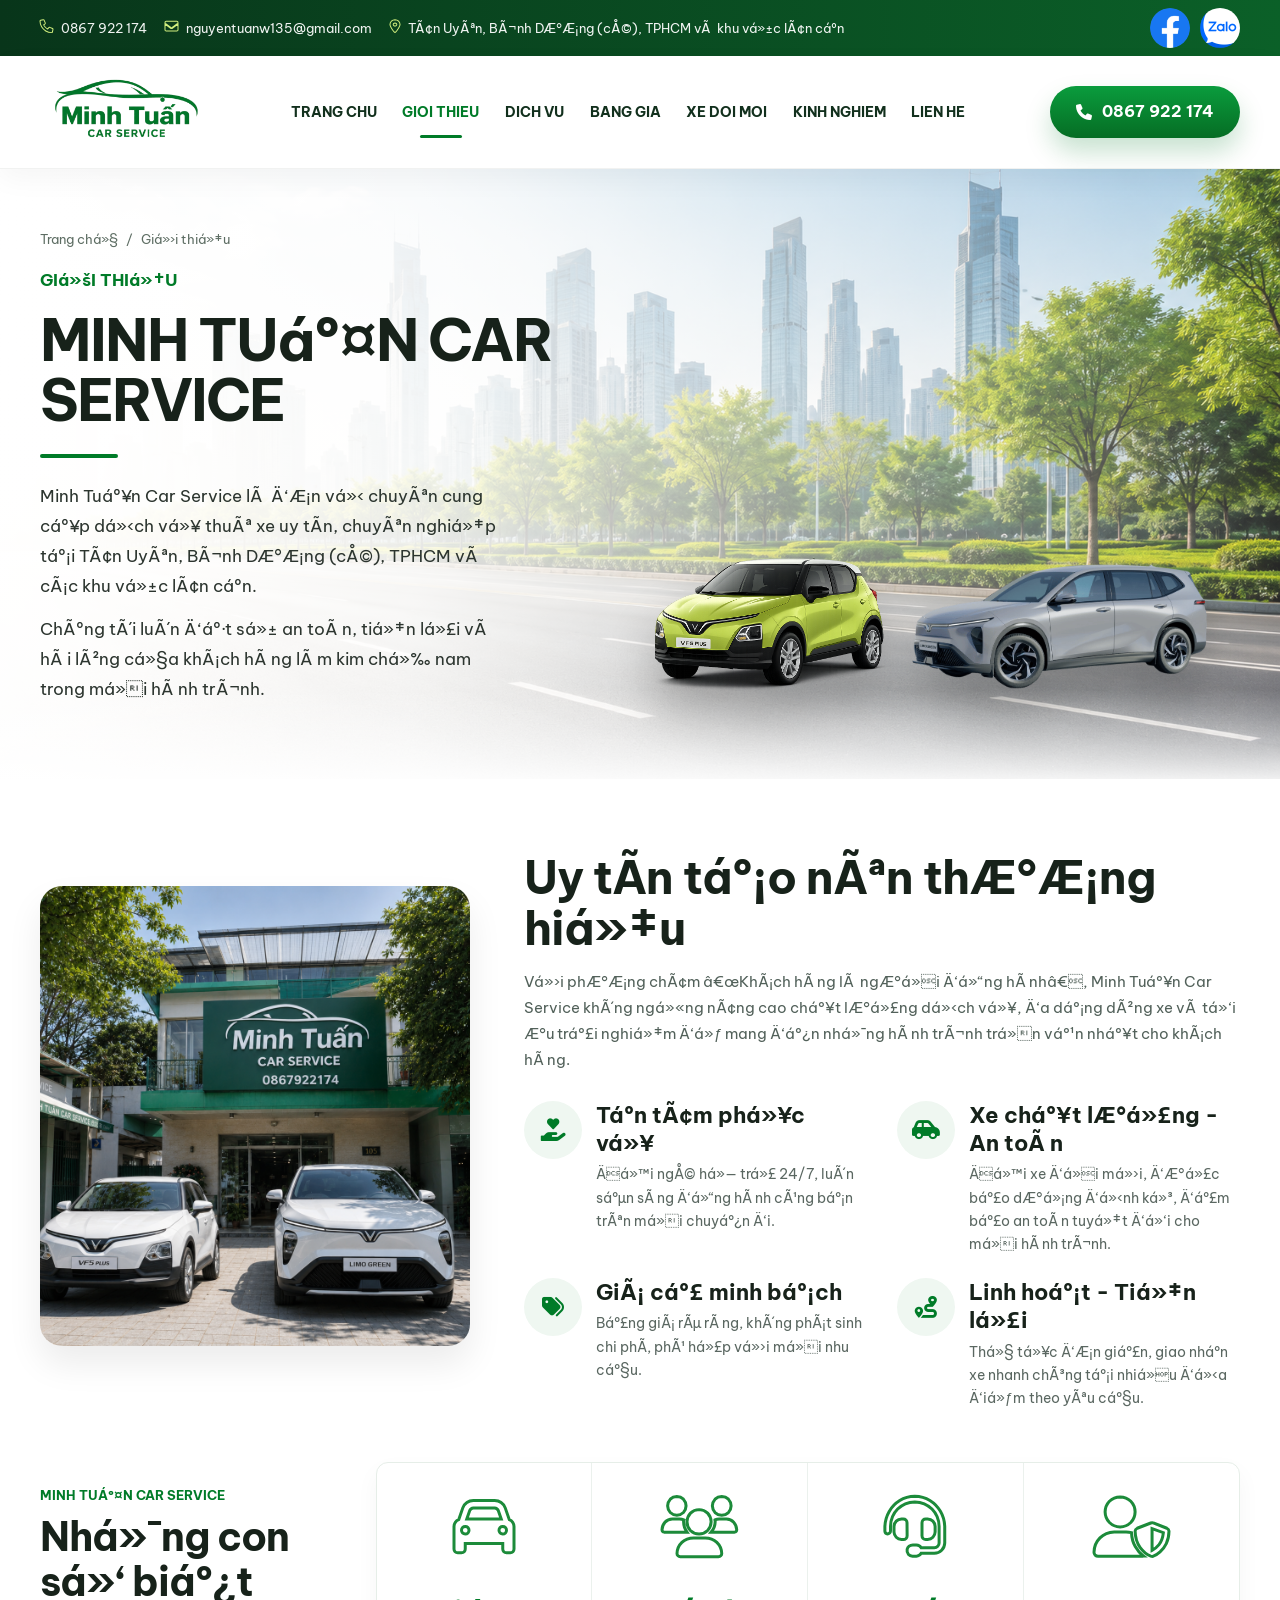
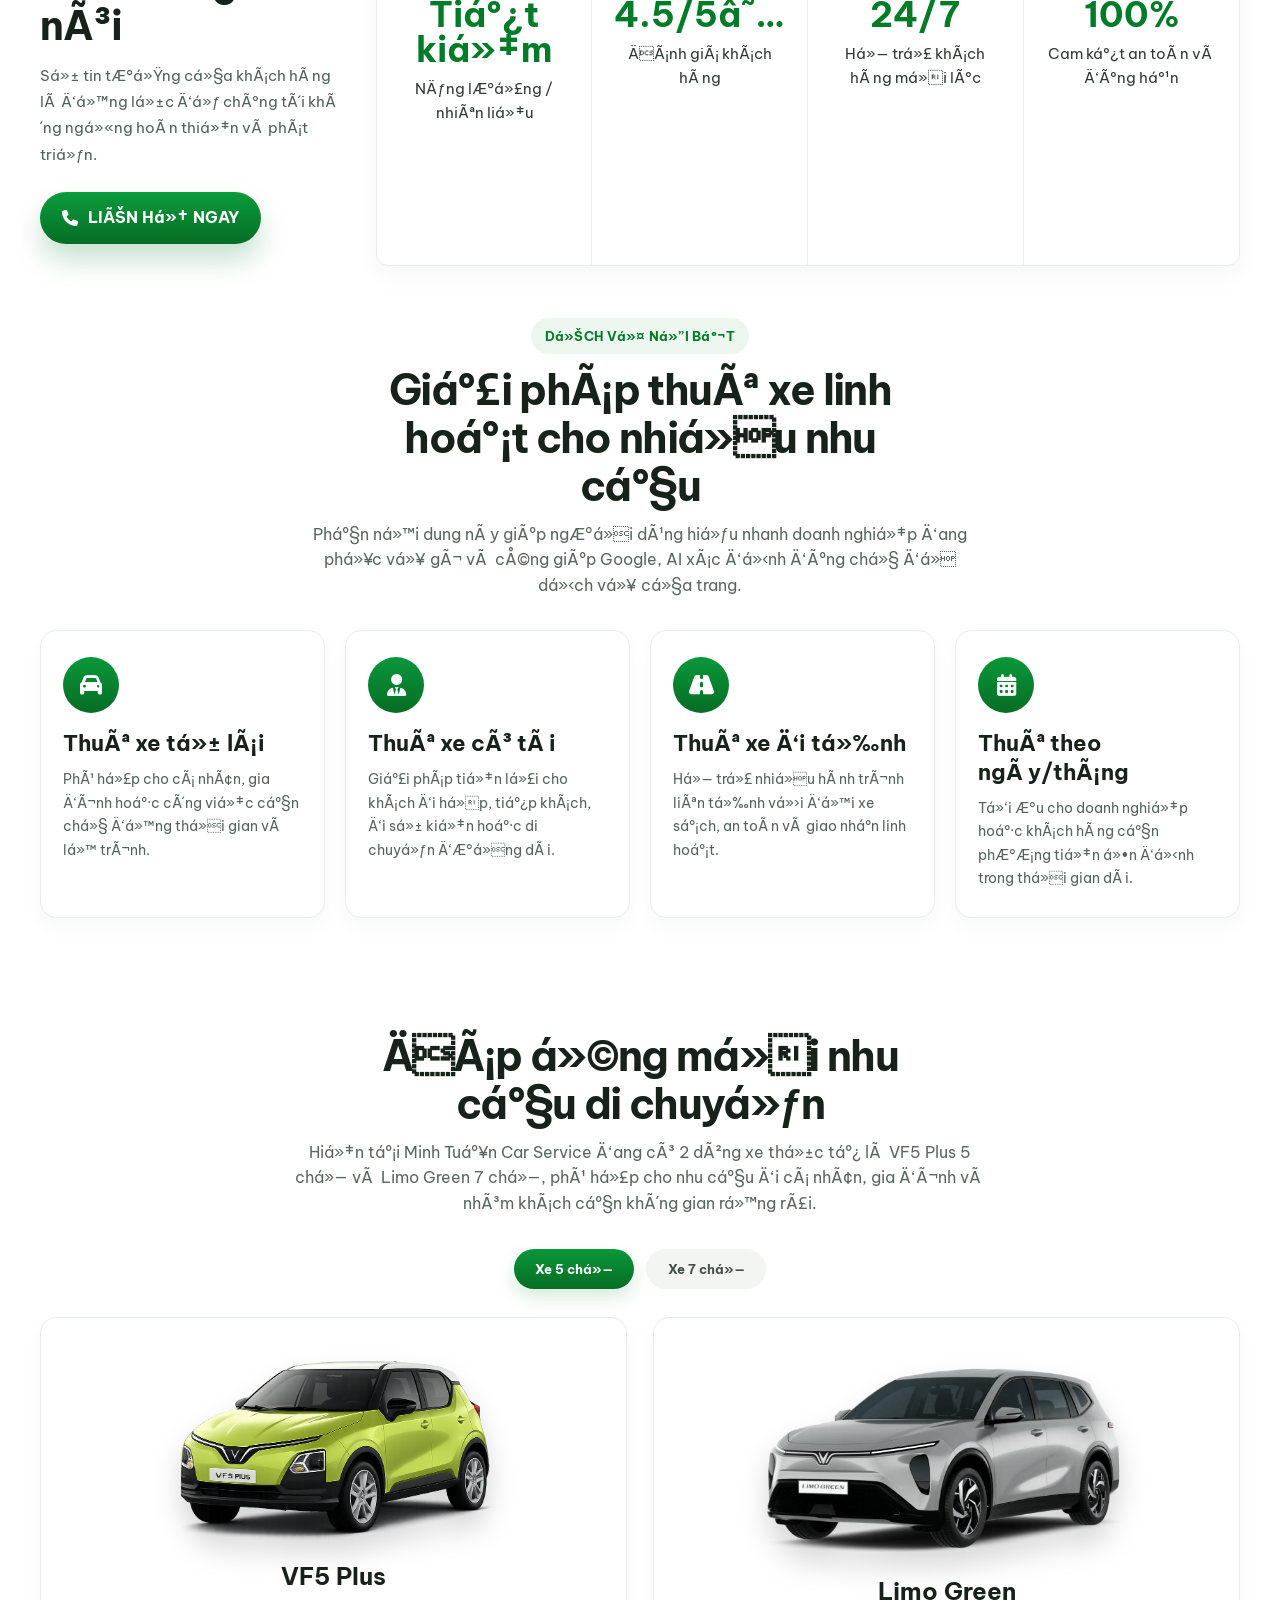
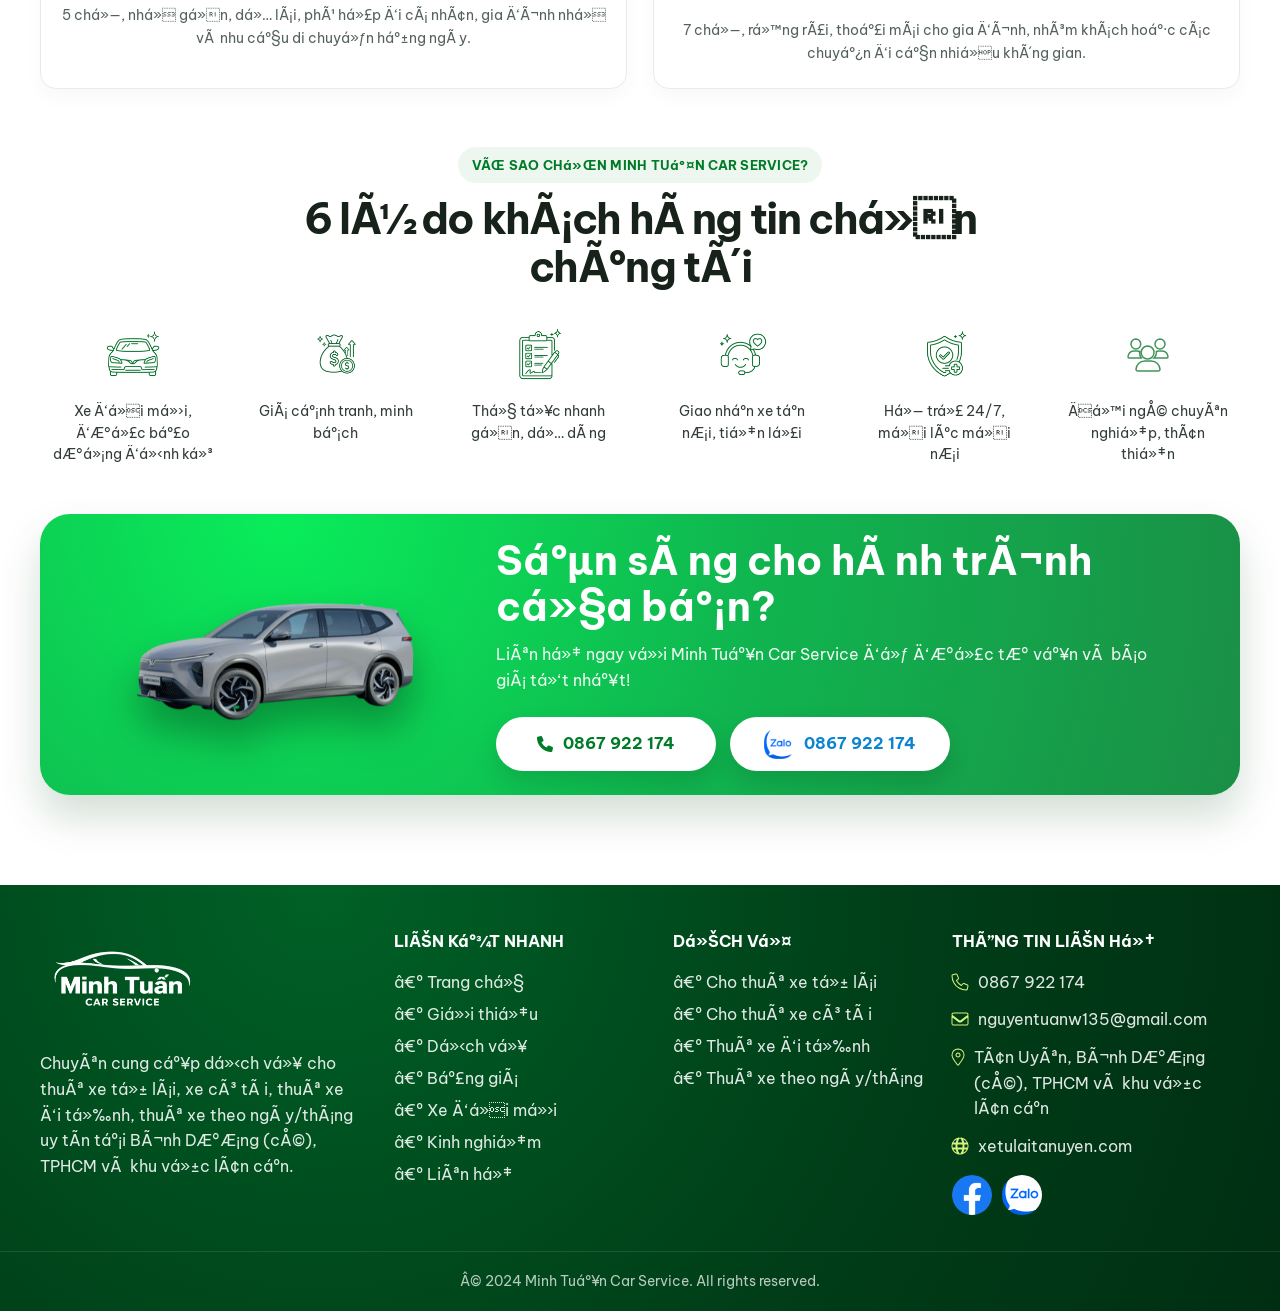
==== commit cb0f67fd: "Match mobile layout to approved reference" ====
--- a/gioi-thieu.html
+++ b/gioi-thieu.html
@@ -1,33 +1,33 @@
-<!DOCTYPE html>
+﻿<!DOCTYPE html>
 <html lang="vi">
 <head>
   <meta charset="UTF-8" />
   <meta name="viewport" content="width=device-width, initial-scale=1.0" />
-  <title>Giới thiệu Minh Tuấn Car Service | Thuê xe tự lái Tân Uyên, Bình Dương</title>
-  <meta name="description" content="Giới thiệu Minh Tuấn Car Service - dịch vụ thuê xe tự lái, xe có tài, xe đi tỉnh tại Tân Uyên, Bình Dương (cũ), TPHCM với 2 dòng xe hiện có: VF5 Plus 5 chỗ và Limo Green 7 chỗ." />
+  <title>Giá»›i thiá»‡u Minh Tuáº¥n Car Service | ThuÃª xe tá»± lÃ¡i TÃ¢n UyÃªn, BÃ¬nh DÆ°Æ¡ng</title>
+  <meta name="description" content="Giá»›i thiá»‡u Minh Tuáº¥n Car Service - dá»‹ch vá»¥ thuÃª xe tá»± lÃ¡i, xe cÃ³ tÃ i, xe Ä‘i tá»‰nh táº¡i TÃ¢n UyÃªn, BÃ¬nh DÆ°Æ¡ng (cÅ©), TPHCM vá»›i 2 dÃ²ng xe hiá»‡n cÃ³: VF5 Plus 5 chá»— vÃ  Limo Green 7 chá»—." />
   <meta name="robots" content="index,follow,max-image-preview:large,max-snippet:-1,max-video-preview:-1" />
-  <meta name="author" content="Minh Tuấn Car Service" />
+  <meta name="author" content="Minh Tuáº¥n Car Service" />
   <link rel="canonical" href="https://xetulaitanuyen.com/gioi-thieu.html" />
   <meta property="og:locale" content="vi_VN" />
   <meta property="og:type" content="article" />
-  <meta property="og:title" content="Giới thiệu Minh Tuấn Car Service | Thuê xe tự lái Tân Uyên" />
-  <meta property="og:description" content="Trang giới thiệu đồng bộ nhận diện thương hiệu, tối ưu SEO Google và AI với đội xe thực tế gồm VF5 Plus 5 chỗ và Limo Green 7 chỗ." />
+  <meta property="og:title" content="Giá»›i thiá»‡u Minh Tuáº¥n Car Service | ThuÃª xe tá»± lÃ¡i TÃ¢n UyÃªn" />
+  <meta property="og:description" content="Trang giá»›i thiá»‡u Ä‘á»“ng bá»™ nháº­n diá»‡n thÆ°Æ¡ng hiá»‡u, tá»‘i Æ°u SEO Google vÃ  AI vá»›i Ä‘á»™i xe thá»±c táº¿ gá»“m VF5 Plus 5 chá»— vÃ  Limo Green 7 chá»—." />
   <meta property="og:url" content="https://xetulaitanuyen.com/gioi-thieu.html" />
-  <meta property="og:site_name" content="Minh Tuấn Car Service" />
+  <meta property="og:site_name" content="Minh Tuáº¥n Car Service" />
   <meta property="og:image" content="https://xetulaitanuyen.com/assets/reference.jpg" />
-  <meta property="og:image:alt" content="Minh Tuấn Car Service tại Tân Uyên Bình Dương" />
+  <meta property="og:image:alt" content="Minh Tuáº¥n Car Service táº¡i TÃ¢n UyÃªn BÃ¬nh DÆ°Æ¡ng" />
   <meta name="twitter:card" content="summary_large_image" />
-  <meta name="twitter:title" content="Giới thiệu Minh Tuấn Car Service" />
-  <meta name="twitter:description" content="Dịch vụ thuê xe tại Tân Uyên, Bình Dương với trang giới thiệu chuẩn SEO, dễ hiểu và đồng bộ giao diện hiện có." />
+  <meta name="twitter:title" content="Giá»›i thiá»‡u Minh Tuáº¥n Car Service" />
+  <meta name="twitter:description" content="Dá»‹ch vá»¥ thuÃª xe táº¡i TÃ¢n UyÃªn, BÃ¬nh DÆ°Æ¡ng vá»›i trang giá»›i thiá»‡u chuáº©n SEO, dá»… hiá»ƒu vÃ  Ä‘á»“ng bá»™ giao diá»‡n hiá»‡n cÃ³." />
   <meta name="twitter:image" content="https://xetulaitanuyen.com/assets/reference.jpg" />
   <link rel="preconnect" href="https://fonts.googleapis.com">
   <link rel="preconnect" href="https://fonts.gstatic.com" crossorigin>
   <link href="https://fonts.googleapis.com/css2?family=Be+Vietnam+Pro:wght@400;500;600;700;800;900&display=swap" rel="stylesheet">
-  <link rel="stylesheet" href="./style.css?v=scroll-reveal-9" />
-  <link rel="stylesheet" href="./about.css?v=scroll-reveal-9" />
+  <link rel="stylesheet" href="./style.css?v=responsive-20260513" />
+  <link rel="stylesheet" href="./about.css?v=responsive-20260513" />
   <link rel="stylesheet" href="https://cdnjs.cloudflare.com/ajax/libs/font-awesome/6.0.0/css/all.min.css" />
   <link rel="icon" href="./assets/fav.png" type="image/x-icon">
-  <script src="./site.js?v=scroll-reveal-9" defer></script>
+  <script src="./site.js?v=responsive-20260513" defer></script>
   <script type="application/ld+json">
     {
       "@context": "https://schema.org",
@@ -36,14 +36,14 @@
           "@type": "WebSite",
           "@id": "https://xetulaitanuyen.com/#website",
           "url": "https://xetulaitanuyen.com/",
-          "name": "Minh Tuấn Car Service",
+          "name": "Minh Tuáº¥n Car Service",
           "inLanguage": "vi"
         },
         {
           "@type": "AboutPage",
           "@id": "https://xetulaitanuyen.com/gioi-thieu.html#webpage",
           "url": "https://xetulaitanuyen.com/gioi-thieu.html",
-          "name": "Giới thiệu Minh Tuấn Car Service",
+          "name": "Giá»›i thiá»‡u Minh Tuáº¥n Car Service",
           "isPartOf": {
             "@id": "https://xetulaitanuyen.com/#website"
           },
@@ -62,13 +62,13 @@
             {
               "@type": "ListItem",
               "position": 1,
-              "name": "Trang chủ",
+              "name": "Trang chá»§",
               "item": "https://xetulaitanuyen.com/"
             },
             {
               "@type": "ListItem",
               "position": 2,
-              "name": "Giới thiệu",
+              "name": "Giá»›i thiá»‡u",
               "item": "https://xetulaitanuyen.com/gioi-thieu.html"
             }
           ]
@@ -76,22 +76,22 @@
         {
           "@type": "LocalBusiness",
           "@id": "https://xetulaitanuyen.com/#organization",
-          "name": "Minh Tuấn Car Service",
+          "name": "Minh Tuáº¥n Car Service",
           "url": "https://xetulaitanuyen.com/",
           "logo": "https://xetulaitanuyen.com/assets/logo.png",
           "image": "https://xetulaitanuyen.com/assets/reference.jpg",
           "telephone": "+84-867-922-174",
           "email": "nguyentuanw135@gmail.com",
-          "description": "Đơn vị chuyên cho thuê xe tự lái, xe có tài, thuê xe đi tỉnh và thuê xe theo ngày tháng tại Tân Uyên, Bình Dương (cũ), TPHCM và khu vực lân cận với đội xe hiện có gồm VF5 Plus 5 chỗ và Limo Green 7 chỗ.",
+          "description": "ÄÆ¡n vá»‹ chuyÃªn cho thuÃª xe tá»± lÃ¡i, xe cÃ³ tÃ i, thuÃª xe Ä‘i tá»‰nh vÃ  thuÃª xe theo ngÃ y thÃ¡ng táº¡i TÃ¢n UyÃªn, BÃ¬nh DÆ°Æ¡ng (cÅ©), TPHCM vÃ  khu vá»±c lÃ¢n cáº­n vá»›i Ä‘á»™i xe hiá»‡n cÃ³ gá»“m VF5 Plus 5 chá»— vÃ  Limo Green 7 chá»—.",
           "address": {
             "@type": "PostalAddress",
-            "addressLocality": "Tân Uyên",
-            "addressRegion": "Bình Dương",
+            "addressLocality": "TÃ¢n UyÃªn",
+            "addressRegion": "BÃ¬nh DÆ°Æ¡ng",
             "addressCountry": "VN"
           },
           "areaServed": [
-            "Tân Uyên",
-            "Bình Dương",
+            "TÃ¢n UyÃªn",
+            "BÃ¬nh DÆ°Æ¡ng",
             "TPHCM"
           ],
           "sameAs": [
@@ -105,34 +105,34 @@
           "mainEntity": [
             {
               "@type": "Question",
-              "name": "Minh Tuấn Car Service cung cấp những dịch vụ gì?",
+              "name": "Minh Tuáº¥n Car Service cung cáº¥p nhá»¯ng dá»‹ch vá»¥ gÃ¬?",
               "acceptedAnswer": {
                 "@type": "Answer",
-                "text": "Minh Tuấn Car Service cung cấp thuê xe tự lái, thuê xe có tài, thuê xe đi tỉnh và thuê xe theo ngày hoặc tháng tại Tân Uyên, Bình Dương và khu vực lân cận với hai mẫu xe hiện có là VF5 Plus 5 chỗ và Limo Green 7 chỗ."
+                "text": "Minh Tuáº¥n Car Service cung cáº¥p thuÃª xe tá»± lÃ¡i, thuÃª xe cÃ³ tÃ i, thuÃª xe Ä‘i tá»‰nh vÃ  thuÃª xe theo ngÃ y hoáº·c thÃ¡ng táº¡i TÃ¢n UyÃªn, BÃ¬nh DÆ°Æ¡ng vÃ  khu vá»±c lÃ¢n cáº­n vá»›i hai máº«u xe hiá»‡n cÃ³ lÃ  VF5 Plus 5 chá»— vÃ  Limo Green 7 chá»—."
               }
             },
             {
               "@type": "Question",
-              "name": "Khu vực hoạt động chính ở đâu?",
+              "name": "Khu vá»±c hoáº¡t Ä‘á»™ng chÃ­nh á»Ÿ Ä‘Ã¢u?",
               "acceptedAnswer": {
                 "@type": "Answer",
-                "text": "Doanh nghiệp phục vụ chính tại Tân Uyên, Bình Dương (cũ), TPHCM, Bình Cơ, Hội Nghĩa, Thuận An, Thuận Giao và các khu vực lân cận."
+                "text": "Doanh nghiá»‡p phá»¥c vá»¥ chÃ­nh táº¡i TÃ¢n UyÃªn, BÃ¬nh DÆ°Æ¡ng (cÅ©), TPHCM, BÃ¬nh CÆ¡, Há»™i NghÄ©a, Thuáº­n An, Thuáº­n Giao vÃ  cÃ¡c khu vá»±c lÃ¢n cáº­n."
               }
             },
             {
               "@type": "Question",
-              "name": "Vì sao cần trang giới thiệu chuẩn SEO?",
+              "name": "VÃ¬ sao cáº§n trang giá»›i thiá»‡u chuáº©n SEO?",
               "acceptedAnswer": {
                 "@type": "Answer",
-                "text": "Trang giới thiệu giúp Google và các công cụ AI hiểu rõ thương hiệu, dịch vụ, khu vực hoạt động, điểm khác biệt và tăng độ tin cậy của website."
+                "text": "Trang giá»›i thiá»‡u giÃºp Google vÃ  cÃ¡c cÃ´ng cá»¥ AI hiá»ƒu rÃµ thÆ°Æ¡ng hiá»‡u, dá»‹ch vá»¥, khu vá»±c hoáº¡t Ä‘á»™ng, Ä‘iá»ƒm khÃ¡c biá»‡t vÃ  tÄƒng Ä‘á»™ tin cáº­y cá»§a website."
               }
             },
             {
               "@type": "Question",
-              "name": "Trang này đã tối ưu gì cho SEO và AI?",
+              "name": "Trang nÃ y Ä‘Ã£ tá»‘i Æ°u gÃ¬ cho SEO vÃ  AI?",
               "acceptedAnswer": {
                 "@type": "Answer",
-                "text": "Trang đã bổ sung heading rõ ràng, nội dung doanh nghiệp, FAQ, liên kết nội bộ, meta Open Graph, canonical và schema LocalBusiness, AboutPage, BreadcrumbList."
+                "text": "Trang Ä‘Ã£ bá»• sung heading rÃµ rÃ ng, ná»™i dung doanh nghiá»‡p, FAQ, liÃªn káº¿t ná»™i bá»™, meta Open Graph, canonical vÃ  schema LocalBusiness, AboutPage, BreadcrumbList."
               }
             }
           ]
@@ -145,16 +145,16 @@
   <div class="topbar">
     <div class="container topbar-inner">
       <div class="top-left">
-        <span class="contact-item"><i class="fa-solid fa-phone"></i><span>0867 922 174</span></span>
-        <span class="contact-item"><i class="fa-solid fa-envelope"></i><span>nguyentuanw135@gmail.com</span></span>
-        <span class="contact-item"><i class="fa-solid fa-location-dot"></i><span>Tân Uyên, Bình Dương (cũ), TPHCM và khu vực lân cận</span></span>
-      </div>
-      <div class="socials">
+        <a class="contact-item" href="tel:0867922174"><i class="fa-solid fa-phone" aria-hidden="true"></i><span>0867 922 174</span></a>
+        <a class="contact-item" href="mailto:nguyentuanw135@gmail.com"><i class="fa-solid fa-envelope" aria-hidden="true"></i><span>nguyentuanw135@gmail.com</span></a>
+        <span class="contact-item"><i class="fa-solid fa-location-dot"></i><span>TÃ¢n UyÃªn, BÃ¬nh DÆ°Æ¡ng (cÅ©), TPHCM vÃ  khu vá»±c lÃ¢n cáº­n</span></span>
+      </div>
+      <div class="socials" aria-label="Mang xa hoi">
         <a href="https://www.facebook.com/" target="_blank" rel="noopener noreferrer" aria-label="Facebook">
-          <img src="assets/icon_fb.png" alt="Facebook">
+          <img src="./assets/icon_fb.png" alt="" loading="lazy" />
         </a>
         <a href="https://zalo.me/0867922174" target="_blank" rel="noopener noreferrer" aria-label="Zalo">
-          <img src="assets/Icon_of_Zalo.png" alt="Zalo">
+          <img src="./assets/Icon_of_Zalo.png" alt="" loading="lazy" />
         </a>
       </div>
     </div>
@@ -162,37 +162,55 @@
 
   <header class="header">
     <div class="container nav-wrap">
-      <a href="./index.html" class="logo-link" aria-label="Trang chủ Minh Tuấn Car Service">
-        <img src="./assets/logo.png" alt="Minh Tuấn Car Service" class="logo">
+      <a href="./index.html#top" class="logo-link" aria-label="Trang chu Minh Tuan Car Service">
+        <img src="./assets/logo.png" alt="Minh Tuan Car Service" class="logo" />
       </a>
-      <nav class="nav" aria-label="Điều hướng chính">
-        <a href="./index.html">TRANG CHỦ</a>
-        <a class="active" href="#gioi-thieu" aria-current="page">GIỚI THIỆU</a>
-        <a href="#services">DỊCH VỤ</a>
-        <a href="#pricing">BẢNG GIÁ</a>
-        <a href="#fleet">XE ĐỜI MỚI</a>
-        <a href="#faq">KINH NGHIỆM</a>
-        <a href="#contact">LIÊN HỆ</a>
-      </nav>
-      <a class="phone-btn" href="tel:0867922174"><i class="fa-solid fa-phone"></i><span>0867 922 174</span></a>
+      <button
+        class="nav-toggle"
+        type="button"
+        aria-expanded="false"
+        aria-controls="site-nav"
+        aria-label="Mo menu dieu huong"
+      >
+        <span></span>
+        <span></span>
+        <span></span>
+      </button>
+      <div class="nav-panel" id="site-nav-panel">
+        <nav class="nav" id="site-nav" aria-label="Dieu huong chinh">
+          <a href="./index.html#top">TRANG CHU</a>
+          <a class="active" href="#gioi-thieu" aria-current="page">GIOI THIEU</a>
+          <a href="#services">DICH VU</a>
+          <a href="#pricing">BANG GIA</a>
+          <a href="#fleet">XE DOI MOI</a>
+          <a href="#faq">KINH NGHIEM</a>
+          <a href="#contact">LIEN HE</a>
+        </nav>
+        <a class="phone-btn header-cta" href="tel:0867922174">
+          <i class="fa-solid fa-phone" aria-hidden="true"></i>
+          <span>0867 922 174</span>
+        </a>
+      </div>
     </div>
   </header>
 
-  <main>
+  <div class="nav-backdrop" hidden></div>
+
+  <main id="main-content">
     <section class="about-hero" id="gioi-thieu">
       <div class="about-hero-bg"></div>
       <div class="container about-hero-inner">
         <div class="about-copy">
           <div class="breadcrumb">
-            <a href="./index.html">Trang chủ</a>
+            <a href="./index.html">Trang chá»§</a>
             <span>/</span>
-            <span>Giới thiệu</span>
+            <span>Giá»›i thiá»‡u</span>
           </div>
-          <p class="hero-kicker">GIỚI THIỆU</p>
-          <h1>MINH TUẤN CAR SERVICE</h1>
+          <p class="hero-kicker">GIá»šI THIá»†U</p>
+          <h1>MINH TUáº¤N CAR SERVICE</h1>
           <div class="hero-line"></div>
-          <p>Minh Tuấn Car Service là đơn vị chuyên cung cấp dịch vụ thuê xe uy tín, chuyên nghiệp tại Tân Uyên, Bình Dương (cũ), TPHCM và các khu vực lân cận.</p>
-          <p>Chúng tôi luôn đặt sự an toàn, tiện lợi và hài lòng của khách hàng làm kim chỉ nam trong mọi hành trình.</p>
+          <p>Minh Tuáº¥n Car Service lÃ  Ä‘Æ¡n vá»‹ chuyÃªn cung cáº¥p dá»‹ch vá»¥ thuÃª xe uy tÃ­n, chuyÃªn nghiá»‡p táº¡i TÃ¢n UyÃªn, BÃ¬nh DÆ°Æ¡ng (cÅ©), TPHCM vÃ  cÃ¡c khu vá»±c lÃ¢n cáº­n.</p>
+          <p>ChÃºng tÃ´i luÃ´n Ä‘áº·t sá»± an toÃ n, tiá»‡n lá»£i vÃ  hÃ i lÃ²ng cá»§a khÃ¡ch hÃ ng lÃ m kim chá»‰ nam trong má»i hÃ nh trÃ¬nh.</p>
         </div>
         <div class="about-cars" aria-hidden="true">
           <img class="car-main" src="./assets/vf5-plus.png" alt="">
@@ -204,40 +222,40 @@
     <section class="brand-section">
       <div class="container brand-grid">
         <div class="brand-image">
-          <img src="./assets/gioi-thieu-ve-chung-toi.png" alt="Văn phòng và đội xe Minh Tuấn Car Service">
+          <img src="./assets/gioi-thieu-ve-chung-toi.png" alt="VÄƒn phÃ²ng vÃ  Ä‘á»™i xe Minh Tuáº¥n Car Service">
         </div>
         <div class="brand-content">
-          <p class="section-mini">VỀ CHÚNG TÔI</p>
-          <h2>Uy tín tạo nên thương hiệu</h2>
-          <p>Với phương châm “Khách hàng là người đồng hành”, Minh Tuấn Car Service không ngừng nâng cao chất lượng dịch vụ, đa dạng dòng xe và tối ưu trải nghiệm để mang đến những hành trình trọn vẹn nhất cho khách hàng.</p>
+          <p class="section-mini">Vá»€ CHÃšNG TÃ”I</p>
+          <h2>Uy tÃ­n táº¡o nÃªn thÆ°Æ¡ng hiá»‡u</h2>
+          <p>Vá»›i phÆ°Æ¡ng chÃ¢m â€œKhÃ¡ch hÃ ng lÃ  ngÆ°á»i Ä‘á»“ng hÃ nhâ€, Minh Tuáº¥n Car Service khÃ´ng ngá»«ng nÃ¢ng cao cháº¥t lÆ°á»£ng dá»‹ch vá»¥, Ä‘a dáº¡ng dÃ²ng xe vÃ  tá»‘i Æ°u tráº£i nghiá»‡m Ä‘á»ƒ mang Ä‘áº¿n nhá»¯ng hÃ nh trÃ¬nh trá»n váº¹n nháº¥t cho khÃ¡ch hÃ ng.</p>
 
           <div class="brand-features">
             <article>
               <div class="icon-badge"><i class="fa-solid fa-hand-holding-heart"></i></div>
               <div>
-                <h3>Tận tâm phục vụ</h3>
-                <p>Đội ngũ hỗ trợ 24/7, luôn sẵn sàng đồng hành cùng bạn trên mọi chuyến đi.</p>
+                <h3>Táº­n tÃ¢m phá»¥c vá»¥</h3>
+                <p>Äá»™i ngÅ© há»— trá»£ 24/7, luÃ´n sáºµn sÃ ng Ä‘á»“ng hÃ nh cÃ¹ng báº¡n trÃªn má»i chuyáº¿n Ä‘i.</p>
               </div>
             </article>
             <article>
               <div class="icon-badge"><i class="fa-solid fa-car-side"></i></div>
               <div>
-                <h3>Xe chất lượng - An toàn</h3>
-                <p>Đội xe đời mới, được bảo dưỡng định kỳ, đảm bảo an toàn tuyệt đối cho mọi hành trình.</p>
+                <h3>Xe cháº¥t lÆ°á»£ng - An toÃ n</h3>
+                <p>Äá»™i xe Ä‘á»i má»›i, Ä‘Æ°á»£c báº£o dÆ°á»¡ng Ä‘á»‹nh ká»³, Ä‘áº£m báº£o an toÃ n tuyá»‡t Ä‘á»‘i cho má»i hÃ nh trÃ¬nh.</p>
               </div>
             </article>
             <article>
               <div class="icon-badge"><i class="fa-solid fa-tags"></i></div>
               <div>
-                <h3>Giá cả minh bạch</h3>
-                <p>Bảng giá rõ ràng, không phát sinh chi phí, phù hợp với mọi nhu cầu.</p>
+                <h3>GiÃ¡ cáº£ minh báº¡ch</h3>
+                <p>Báº£ng giÃ¡ rÃµ rÃ ng, khÃ´ng phÃ¡t sinh chi phÃ­, phÃ¹ há»£p vá»›i má»i nhu cáº§u.</p>
               </div>
             </article>
             <article>
               <div class="icon-badge"><i class="fa-solid fa-route"></i></div>
               <div>
-                <h3>Linh hoạt - Tiện lợi</h3>
-                <p>Thủ tục đơn giản, giao nhận xe nhanh chóng tại nhiều địa điểm theo yêu cầu.</p>
+                <h3>Linh hoáº¡t - Tiá»‡n lá»£i</h3>
+                <p>Thá»§ tá»¥c Ä‘Æ¡n giáº£n, giao nháº­n xe nhanh chÃ³ng táº¡i nhiá»u Ä‘á»‹a Ä‘iá»ƒm theo yÃªu cáº§u.</p>
               </div>
             </article>
           </div>
@@ -248,32 +266,32 @@
     <section class="numbers-section">
       <div class="container numbers-grid">
         <div class="numbers-intro">
-          <p class="section-mini">MINH TUẤN CAR SERVICE</p>
-          <h2>Những con số biết nói</h2>
-          <p>Sự tin tưởng của khách hàng là động lực để chúng tôi không ngừng hoàn thiện và phát triển.</p>
-          <a class="btn primary about-btn" href="tel:0867922174"><i class="fa-solid fa-phone"></i><span>LIÊN HỆ NGAY</span></a>
+          <p class="section-mini">MINH TUáº¤N CAR SERVICE</p>
+          <h2>Nhá»¯ng con sá»‘ biáº¿t nÃ³i</h2>
+          <p>Sá»± tin tÆ°á»Ÿng cá»§a khÃ¡ch hÃ ng lÃ  Ä‘á»™ng lá»±c Ä‘á»ƒ chÃºng tÃ´i khÃ´ng ngá»«ng hoÃ n thiá»‡n vÃ  phÃ¡t triá»ƒn.</p>
+          <a class="btn primary about-btn" href="tel:0867922174"><i class="fa-solid fa-phone"></i><span>LIÃŠN Há»† NGAY</span></a>
         </div>
         <div class="numbers-cards">
           <article>
             <i class="fa-solid fa-car"></i>
-            <strong>Tiết kiệm</strong>
-            <span>Năng lượng / nhiên liệu</span>
+            <strong>Tiáº¿t kiá»‡m</strong>
+            <span>NÄƒng lÆ°á»£ng / nhiÃªn liá»‡u</span>
           </article>
           <article>
             <i class="fa-solid fa-users"></i>
-            <strong>4.5/5★</strong>
-            <span>Đánh giá khách hàng</span>
+            <strong>4.5/5â˜…</strong>
+            <span>ÄÃ¡nh giÃ¡ khÃ¡ch hÃ ng</span>
           </article>
           <article>
             <i class="fa-solid fa-headset"></i>
             <strong>24/7</strong>
-            <span>Hỗ trợ khách hàng mọi lúc</span>
+            <span>Há»— trá»£ khÃ¡ch hÃ ng má»i lÃºc</span>
           </article>
           <article>
            
             <i class="fa-solid fa-user-shield"></i>
             <strong>100%</strong>
-            <span>Cam kết an toàn và đúng hẹn</span>
+            <span>Cam káº¿t an toÃ n vÃ  Ä‘Ãºng háº¹n</span>
           </article>
         </div>
       </div>
@@ -282,30 +300,30 @@
     <section class="service-summary" id="services">
       <div class="container">
         <div class="section-title about-title">
-          <span>DỊCH VỤ NỔI BẬT</span>
-          <h2>Giải pháp thuê xe linh hoạt cho nhiều nhu cầu</h2>
-          <p>Phần nội dung này giúp người dùng hiểu nhanh doanh nghiệp đang phục vụ gì và cũng giúp Google, AI xác định đúng chủ đề dịch vụ của trang.</p>
+          <span>Dá»ŠCH Vá»¤ Ná»”I Báº¬T</span>
+          <h2>Giáº£i phÃ¡p thuÃª xe linh hoáº¡t cho nhiá»u nhu cáº§u</h2>
+          <p>Pháº§n ná»™i dung nÃ y giÃºp ngÆ°á»i dÃ¹ng hiá»ƒu nhanh doanh nghiá»‡p Ä‘ang phá»¥c vá»¥ gÃ¬ vÃ  cÅ©ng giÃºp Google, AI xÃ¡c Ä‘á»‹nh Ä‘Ãºng chá»§ Ä‘á» dá»‹ch vá»¥ cá»§a trang.</p>
         </div>
         <div class="service-summary-grid">
           <article>
             <i class="fa-solid fa-car"></i>
-            <h3>Thuê xe tự lái</h3>
-            <p>Phù hợp cho cá nhân, gia đình hoặc công việc cần chủ động thời gian và lộ trình.</p>
+            <h3>ThuÃª xe tá»± lÃ¡i</h3>
+            <p>PhÃ¹ há»£p cho cÃ¡ nhÃ¢n, gia Ä‘Ã¬nh hoáº·c cÃ´ng viá»‡c cáº§n chá»§ Ä‘á»™ng thá»i gian vÃ  lá»™ trÃ¬nh.</p>
           </article>
           <article>
             <i class="fa-solid fa-user-tie"></i>
-            <h3>Thuê xe có tài</h3>
-            <p>Giải pháp tiện lợi cho khách đi họp, tiếp khách, đi sự kiện hoặc di chuyển đường dài.</p>
+            <h3>ThuÃª xe cÃ³ tÃ i</h3>
+            <p>Giáº£i phÃ¡p tiá»‡n lá»£i cho khÃ¡ch Ä‘i há»p, tiáº¿p khÃ¡ch, Ä‘i sá»± kiá»‡n hoáº·c di chuyá»ƒn Ä‘Æ°á»ng dÃ i.</p>
           </article>
           <article>
             <i class="fa-solid fa-road"></i>
-            <h3>Thuê xe đi tỉnh</h3>
-            <p>Hỗ trợ nhiều hành trình liên tỉnh với đội xe sạch, an toàn và giao nhận linh hoạt.</p>
+            <h3>ThuÃª xe Ä‘i tá»‰nh</h3>
+            <p>Há»— trá»£ nhiá»u hÃ nh trÃ¬nh liÃªn tá»‰nh vá»›i Ä‘á»™i xe sáº¡ch, an toÃ n vÃ  giao nháº­n linh hoáº¡t.</p>
           </article>
           <article>
             <i class="fa-solid fa-calendar-days"></i>
-            <h3>Thuê theo ngày/tháng</h3>
-            <p>Tối ưu cho doanh nghiệp hoặc khách hàng cần phương tiện ổn định trong thời gian dài.</p>
+            <h3>ThuÃª theo ngÃ y/thÃ¡ng</h3>
+            <p>Tá»‘i Æ°u cho doanh nghiá»‡p hoáº·c khÃ¡ch hÃ ng cáº§n phÆ°Æ¡ng tiá»‡n á»•n Ä‘á»‹nh trong thá»i gian dÃ i.</p>
           </article>
         </div>
       </div>
@@ -314,24 +332,24 @@
     <section class="fleet-section about-fleet" id="fleet">
       <div class="container">
         <div class="section-title about-title">
-          <span>ĐA DẠNG DÒNG XE</span>
-          <h2>Đáp ứng mọi nhu cầu di chuyển</h2>
-          <p>Hiện tại Minh Tuấn Car Service đang có 2 dòng xe thực tế là VF5 Plus 5 chỗ và Limo Green 7 chỗ, phù hợp cho nhu cầu đi cá nhân, gia đình và nhóm khách cần không gian rộng rãi.</p>
-        </div>
-        <div class="fleet-tabs" aria-label="Phân loại xe">
-          <span class="active">Xe 5 chỗ</span>
-          <span>Xe 7 chỗ</span>
+          <span>ÄA Dáº NG DÃ’NG XE</span>
+          <h2>ÄÃ¡p á»©ng má»i nhu cáº§u di chuyá»ƒn</h2>
+          <p>Hiá»‡n táº¡i Minh Tuáº¥n Car Service Ä‘ang cÃ³ 2 dÃ²ng xe thá»±c táº¿ lÃ  VF5 Plus 5 chá»— vÃ  Limo Green 7 chá»—, phÃ¹ há»£p cho nhu cáº§u Ä‘i cÃ¡ nhÃ¢n, gia Ä‘Ã¬nh vÃ  nhÃ³m khÃ¡ch cáº§n khÃ´ng gian rá»™ng rÃ£i.</p>
+        </div>
+        <div class="fleet-tabs" aria-label="PhÃ¢n loáº¡i xe">
+          <span class="active">Xe 5 chá»—</span>
+          <span>Xe 7 chá»—</span>
         </div>
         <div class="fleet-cards">
           <article class="fleet-card-item vf5-card">
-            <img src="./assets/vf5-plus.png" alt="VF5 Plus 5 chỗ cho thuê">
+            <img src="./assets/vf5-plus.png" alt="VF5 Plus 5 chá»— cho thuÃª">
             <h3>VF5 Plus</h3>
-            <p>5 chỗ, nhỏ gọn, dễ lái, phù hợp đi cá nhân, gia đình nhỏ và nhu cầu di chuyển hằng ngày.</p>
+            <p>5 chá»—, nhá» gá»n, dá»… lÃ¡i, phÃ¹ há»£p Ä‘i cÃ¡ nhÃ¢n, gia Ä‘Ã¬nh nhá» vÃ  nhu cáº§u di chuyá»ƒn háº±ng ngÃ y.</p>
           </article>
           <article class="fleet-card-item limo-card">
-            <img src="./assets/limo-green-7c-xam.png" alt="Limo Green 7 chỗ cho thuê">
+            <img src="./assets/limo-green-7c-xam.png" alt="Limo Green 7 chá»— cho thuÃª">
             <h3>Limo Green</h3>
-            <p>7 chỗ, rộng rãi, thoải mái cho gia đình, nhóm khách hoặc các chuyến đi cần nhiều không gian.</p>
+            <p>7 chá»—, rá»™ng rÃ£i, thoáº£i mÃ¡i cho gia Ä‘Ã¬nh, nhÃ³m khÃ¡ch hoáº·c cÃ¡c chuyáº¿n Ä‘i cáº§n nhiá»u khÃ´ng gian.</p>
           </article>
         </div>
       </div>
@@ -340,33 +358,33 @@
     <section class="reasons-section" id="reasons">
       <div class="container">
         <div class="section-title about-title reasons-title">
-          <span>VÌ SAO CHỌN MINH TUẤN CAR SERVICE?</span>
-          <h2>6 lý do khách hàng tin chọn chúng tôi</h2>
+          <span>VÃŒ SAO CHá»ŒN MINH TUáº¤N CAR SERVICE?</span>
+          <h2>6 lÃ½ do khÃ¡ch hÃ ng tin chá»n chÃºng tÃ´i</h2>
         </div>
         <div class="reasons-grid">
           <article>
-            <img src="./assets/xe.png" alt="Xe đời mới">
-            <p>Xe đời mới, được bảo dưỡng định kỳ</p>
-          </article>
-          <article>
-            <img src="./assets/gia_ca_canh_tranh.png" alt="Giá cạnh tranh">
-            <p>Giá cạnh tranh, minh bạch</p>
-          </article>
-          <article>
-            <img src="./assets/thu_tuc_don_gian.png" alt="Thủ tục nhanh gọn">
-            <p>Thủ tục nhanh gọn, dễ dàng</p>
-          </article>
-          <article>
-            <img src="./assets/ho_tro_tan_tam.png" alt="Giao nhận xe tận nơi">
-            <p>Giao nhận xe tận nơi, tiện lợi</p>
-          </article>
-          <article>
-            <img src="./assets/an_toan.png" alt="Hỗ trợ 24/7">
-            <p>Hỗ trợ 24/7, mọi lúc mọi nơi</p>
+            <img src="./assets/xe.png" alt="Xe Ä‘á»i má»›i">
+            <p>Xe Ä‘á»i má»›i, Ä‘Æ°á»£c báº£o dÆ°á»¡ng Ä‘á»‹nh ká»³</p>
+          </article>
+          <article>
+            <img src="./assets/gia_ca_canh_tranh.png" alt="GiÃ¡ cáº¡nh tranh">
+            <p>GiÃ¡ cáº¡nh tranh, minh báº¡ch</p>
+          </article>
+          <article>
+            <img src="./assets/thu_tuc_don_gian.png" alt="Thá»§ tá»¥c nhanh gá»n">
+            <p>Thá»§ tá»¥c nhanh gá»n, dá»… dÃ ng</p>
+          </article>
+          <article>
+            <img src="./assets/ho_tro_tan_tam.png" alt="Giao nháº­n xe táº­n nÆ¡i">
+            <p>Giao nháº­n xe táº­n nÆ¡i, tiá»‡n lá»£i</p>
+          </article>
+          <article>
+            <img src="./assets/an_toan.png" alt="Há»— trá»£ 24/7">
+            <p>Há»— trá»£ 24/7, má»i lÃºc má»i nÆ¡i</p>
           </article>
           <article>
             <div class="reason-avatar"><i class="fa-solid fa-users"></i></div>
-            <p>Đội ngũ chuyên nghiệp, thân thiện</p>
+            <p>Äá»™i ngÅ© chuyÃªn nghiá»‡p, thÃ¢n thiá»‡n</p>
           </article>
         </div>
       </div>
@@ -375,14 +393,14 @@
     <!-- <section class="pricing-highlight" id="pricing">
       <div class="container pricing-box">
         <div>
-          <p class="section-mini light">CHUẨN SEO VÀ AI</p>
-          <h2>Trang giới thiệu được viết để tăng độ hiểu và độ tin cậy</h2>
-          <p>Nội dung trang tập trung vào doanh nghiệp, khu vực phục vụ, loại dịch vụ, điểm khác biệt, câu hỏi thường gặp và lời kêu gọi hành động rõ ràng. Đây là những yếu tố giúp Google hiểu ngữ cảnh tốt hơn và cũng hỗ trợ các công cụ AI tổng hợp thông tin chính xác hơn.</p>
+          <p class="section-mini light">CHUáº¨N SEO VÃ€ AI</p>
+          <h2>Trang giá»›i thiá»‡u Ä‘Æ°á»£c viáº¿t Ä‘á»ƒ tÄƒng Ä‘á»™ hiá»ƒu vÃ  Ä‘á»™ tin cáº­y</h2>
+          <p>Ná»™i dung trang táº­p trung vÃ o doanh nghiá»‡p, khu vá»±c phá»¥c vá»¥, loáº¡i dá»‹ch vá»¥, Ä‘iá»ƒm khÃ¡c biá»‡t, cÃ¢u há»i thÆ°á»ng gáº·p vÃ  lá»i kÃªu gá»i hÃ nh Ä‘á»™ng rÃµ rÃ ng. ÄÃ¢y lÃ  nhá»¯ng yáº¿u tá»‘ giÃºp Google hiá»ƒu ngá»¯ cáº£nh tá»‘t hÆ¡n vÃ  cÅ©ng há»— trá»£ cÃ¡c cÃ´ng cá»¥ AI tá»•ng há»£p thÃ´ng tin chÃ­nh xÃ¡c hÆ¡n.</p>
         </div>
         <div class="pricing-points">
           <article>
             <strong>01</strong>
-            <span>Heading rõ ràng, từ khóa địa phương tự nhiên.</span>
+            <span>Heading rÃµ rÃ ng, tá»« khÃ³a Ä‘á»‹a phÆ°Æ¡ng tá»± nhiÃªn.</span>
           </article>
           <article>
             <strong>02</strong>
@@ -390,7 +408,7 @@
           </article>
           <article>
             <strong>03</strong>
-            <span>Nội dung hữu ích cho người dùng trước khi liên hệ đặt xe.</span>
+            <span>Ná»™i dung há»¯u Ã­ch cho ngÆ°á»i dÃ¹ng trÆ°á»›c khi liÃªn há»‡ Ä‘áº·t xe.</span>
           </article>
         </div>
       </div>
@@ -399,26 +417,26 @@
     <!-- <section class="faq-section" id="faq">
       <div class="container">
         <div class="section-title about-title">
-          <span>HỎI ĐÁP THƯỜNG GẶP</span>
-          <h2>Thông tin hữu ích cho khách hàng và công cụ tìm kiếm</h2>
-          <p>FAQ giúp người dùng hiểu nhanh dịch vụ, đồng thời tăng chiều sâu nội dung cho trang giới thiệu.</p>
+          <span>Há»ŽI ÄÃP THÆ¯á»œNG Gáº¶P</span>
+          <h2>ThÃ´ng tin há»¯u Ã­ch cho khÃ¡ch hÃ ng vÃ  cÃ´ng cá»¥ tÃ¬m kiáº¿m</h2>
+          <p>FAQ giÃºp ngÆ°á»i dÃ¹ng hiá»ƒu nhanh dá»‹ch vá»¥, Ä‘á»“ng thá»i tÄƒng chiá»u sÃ¢u ná»™i dung cho trang giá»›i thiá»‡u.</p>
         </div>
         <div class="faq-grid">
           <article>
-            <h3>Minh Tuấn Car Service cung cấp những dịch vụ nào?</h3>
-            <p>Chúng tôi chuyên cho thuê xe tự lái, xe có tài, xe đi tỉnh và xe theo ngày hoặc tháng tại Tân Uyên, Bình Dương (cũ), TPHCM.</p>
-          </article>
-          <article>
-            <h3>Trang giới thiệu chuẩn SEO cần có gì?</h3>
-            <p>Cần có nội dung rõ về doanh nghiệp, khu vực phục vụ, cấu trúc heading hợp lý, FAQ, schema và CTA rõ ràng.</p>
-          </article>
-          <article>
-            <h3>Trang này hỗ trợ Google và AI như thế nào?</h3>
-            <p>Trang giúp hệ thống hiểu thương hiệu, thực thể doanh nghiệp, dịch vụ cốt lõi và địa phương hoạt động thay vì chỉ nhìn giao diện.</p>
-          </article>
-          <article>
-            <h3>Làm sao để liên hệ nhanh nhất?</h3>
-            <p>Bạn có thể gọi trực tiếp số 0867 922 174 hoặc nhắn Zalo để được tư vấn nhanh về dòng xe, giá và thời gian giao nhận.</p>
+            <h3>Minh Tuáº¥n Car Service cung cáº¥p nhá»¯ng dá»‹ch vá»¥ nÃ o?</h3>
+            <p>ChÃºng tÃ´i chuyÃªn cho thuÃª xe tá»± lÃ¡i, xe cÃ³ tÃ i, xe Ä‘i tá»‰nh vÃ  xe theo ngÃ y hoáº·c thÃ¡ng táº¡i TÃ¢n UyÃªn, BÃ¬nh DÆ°Æ¡ng (cÅ©), TPHCM.</p>
+          </article>
+          <article>
+            <h3>Trang giá»›i thiá»‡u chuáº©n SEO cáº§n cÃ³ gÃ¬?</h3>
+            <p>Cáº§n cÃ³ ná»™i dung rÃµ vá» doanh nghiá»‡p, khu vá»±c phá»¥c vá»¥, cáº¥u trÃºc heading há»£p lÃ½, FAQ, schema vÃ  CTA rÃµ rÃ ng.</p>
+          </article>
+          <article>
+            <h3>Trang nÃ y há»— trá»£ Google vÃ  AI nhÆ° tháº¿ nÃ o?</h3>
+            <p>Trang giÃºp há»‡ thá»‘ng hiá»ƒu thÆ°Æ¡ng hiá»‡u, thá»±c thá»ƒ doanh nghiá»‡p, dá»‹ch vá»¥ cá»‘t lÃµi vÃ  Ä‘á»‹a phÆ°Æ¡ng hoáº¡t Ä‘á»™ng thay vÃ¬ chá»‰ nhÃ¬n giao diá»‡n.</p>
+          </article>
+          <article>
+            <h3>LÃ m sao Ä‘á»ƒ liÃªn há»‡ nhanh nháº¥t?</h3>
+            <p>Báº¡n cÃ³ thá»ƒ gá»i trá»±c tiáº¿p sá»‘ 0867 922 174 hoáº·c nháº¯n Zalo Ä‘á»ƒ Ä‘Æ°á»£c tÆ° váº¥n nhanh vá» dÃ²ng xe, giÃ¡ vÃ  thá»i gian giao nháº­n.</p>
           </article>
         </div>
       </div>
@@ -427,10 +445,10 @@
     <section class="cta" id="contact">
       <div class="container">
         <div class="cta-box">
-          <img src="./assets/limo-green-7c-xam2.png" alt="Limo Green 7 chỗ">
+          <img src="./assets/limo-green-7c-xam2.png" alt="Limo Green 7 chá»—">
           <div class="cta-copy">
-            <h2>Sẵn sàng cho hành trình của bạn?</h2>
-            <p>Liên hệ ngay với Minh Tuấn Car Service để được tư vấn và báo giá tốt nhất!</p>
+            <h2>Sáºµn sÃ ng cho hÃ nh trÃ¬nh cá»§a báº¡n?</h2>
+            <p>LiÃªn há»‡ ngay vá»›i Minh Tuáº¥n Car Service Ä‘á»ƒ Ä‘Æ°á»£c tÆ° váº¥n vÃ  bÃ¡o giÃ¡ tá»‘t nháº¥t!</p>
             <div class="cta-actions">
               <a href="tel:0867922174"><i class="fa-solid fa-phone"></i> <span>0867 922 174</span></a>
               <a href="https://zalo.me/0867922174" target="_blank" rel="noopener noreferrer"><img src="assets/Icon_of_Zalo.png" alt="Zalo"><span>0867 922 174</span></a>
@@ -444,31 +462,31 @@
   <footer class="footer">
     <div class="container footer-grid">
       <div class="footer-brand">
-        <img src="./assets/logo.png" alt="Minh Tuấn Car Service">
-        <p>Chuyên cung cấp dịch vụ cho thuê xe tự lái, xe có tài, thuê xe đi tỉnh, thuê xe theo ngày/tháng uy tín tại Bình Dương (cũ), TPHCM và khu vực lân cận.</p>
+        <img src="./assets/logo.png" alt="Minh Tuáº¥n Car Service">
+        <p>ChuyÃªn cung cáº¥p dá»‹ch vá»¥ cho thuÃª xe tá»± lÃ¡i, xe cÃ³ tÃ i, thuÃª xe Ä‘i tá»‰nh, thuÃª xe theo ngÃ y/thÃ¡ng uy tÃ­n táº¡i BÃ¬nh DÆ°Æ¡ng (cÅ©), TPHCM vÃ  khu vá»±c lÃ¢n cáº­n.</p>
       </div>
       <div>
-        <h4>LIÊN KẾT NHANH</h4>
-        <a href="./index.html">› Trang chủ</a>
-        <a href="./gioi-thieu.html">› Giới thiệu</a>
-        <a href="#services">› Dịch vụ</a>
-        <a href="#pricing">› Bảng giá</a>
-        <a href="#fleet">› Xe đời mới</a>
-        <a href="#faq">› Kinh nghiệm</a>
-        <a href="#contact">› Liên hệ</a>
+        <h4>LIÃŠN Káº¾T NHANH</h4>
+        <a href="./index.html">â€º Trang chá»§</a>
+        <a href="./gioi-thieu.html">â€º Giá»›i thiá»‡u</a>
+        <a href="#services">â€º Dá»‹ch vá»¥</a>
+        <a href="#pricing">â€º Báº£ng giÃ¡</a>
+        <a href="#fleet">â€º Xe Ä‘á»i má»›i</a>
+        <a href="#faq">â€º Kinh nghiá»‡m</a>
+        <a href="#contact">â€º LiÃªn há»‡</a>
       </div>
       <div>
-        <h4>DỊCH VỤ</h4>
-        <a href="#services">› Cho thuê xe tự lái</a>
-        <a href="#services">› Cho thuê xe có tài</a>
-        <a href="#services">› Thuê xe đi tỉnh</a>
-        <a href="#services">› Thuê xe theo ngày/tháng</a>
+        <h4>Dá»ŠCH Vá»¤</h4>
+        <a href="#services">â€º Cho thuÃª xe tá»± lÃ¡i</a>
+        <a href="#services">â€º Cho thuÃª xe cÃ³ tÃ i</a>
+        <a href="#services">â€º ThuÃª xe Ä‘i tá»‰nh</a>
+        <a href="#services">â€º ThuÃª xe theo ngÃ y/thÃ¡ng</a>
       </div>
       <div class="footer-lh">
-        <h4>THÔNG TIN LIÊN HỆ</h4>
+        <h4>THÃ”NG TIN LIÃŠN Há»†</h4>
         <p><i class="fa-solid fa-phone"></i> <span>0867 922 174</span></p>
         <p><i class="fa-solid fa-envelope"></i> <span>nguyentuanw135@gmail.com</span></p>
-        <p><i class="fa-solid fa-map-marker-alt"></i> <span>Tân Uyên, Bình Dương (cũ), TPHCM và khu vực lân cận</span></p>
+        <p><i class="fa-solid fa-map-marker-alt"></i> <span>TÃ¢n UyÃªn, BÃ¬nh DÆ°Æ¡ng (cÅ©), TPHCM vÃ  khu vá»±c lÃ¢n cáº­n</span></p>
         <p><i class="fas fa-globe"></i> <span>xetulaitanuyen.com</span></p>
         <div class="footer-social">
           <a href="https://www.facebook.com/" target="_blank" rel="noopener noreferrer" aria-label="Facebook">
@@ -480,9 +498,9 @@
         </div>
       </div>
     </div>
-    <div class="copyright">© 2024 Minh Tuấn Car Service. All rights reserved.</div>
+    <div class="copyright">Â© 2024 Minh Tuáº¥n Car Service. All rights reserved.</div>
   </footer>
 
-  <a href="#gioi-thieu" class="to-top" aria-label="Lên đầu trang"><i class="fa-solid fa-chevron-up"></i></a>
+  <a href="#gioi-thieu" class="to-top" aria-label="LÃªn Ä‘áº§u trang"><i class="fa-solid fa-chevron-up"></i></a>
 </body>
 </html>
--- a/style.css
+++ b/style.css
@@ -1,40 +1,91 @@
 :root{
   --green:#007b28;
   --green-2:#00993d;
-  --dark:#00451f;
-  --dark-2:#003817;
+  --green-3:#0d5c28;
+  --dark:#12301d;
+  --dark-2:#0b2013;
   --lime:#c6e46b;
-  --text:#141414;
-  --muted:#68736c;
-  --line:#e6eee8;
-  --shadow:0 16px 38px rgba(0,0,0,.10);
+  --text:#17221a;
+  --muted:#5a675f;
+  --line:#dfe8e1;
+  --line-strong:#cdd8d0;
+  --surface:#ffffff;
+  --surface-soft:#f5f9f6;
+  --surface-tint:#edf7ef;
+  --shadow-sm:0 12px 28px rgba(10,33,18,.08);
+  --shadow-md:0 18px 42px rgba(10,33,18,.12);
+  --shadow-lg:0 28px 52px rgba(8,27,15,.16);
+  --radius-sm:12px;
+  --radius-md:20px;
+  --radius-lg:28px;
+  --container-max:1200px;
+  --container-gutter:clamp(16px,4vw,32px);
+  --section-space:clamp(56px,8vw,92px);
+  --section-space-sm:clamp(28px,4vw,44px);
+  --header-height:84px;
+  --topbar-height:auto;
+  --hero-title:clamp(2.45rem,8vw,4.7rem);
+  --h2-size:clamp(1.85rem,4vw,2.6rem);
+  --body-size:1rem;
   --reveal-distance:24px;
   --reveal-duration:620ms;
-  --reveal-ease:cubic-bezier(0.22, 1, 0.36, 1);
-  --drive-duration:1.28s;
-  --drive-settle-duration:.54s;
-  --drive-ease:cubic-bezier(0.18, 0.88, 0.22, 1);
-  --drive-overshoot:-18px;
-  --drive-rebound:8px;
-}
-*{box-sizing:border-box}
-html{scroll-behavior:auto}
+  --reveal-ease:cubic-bezier(.22,1,.36,1);
+  --drive-duration:1.12s;
+  --drive-settle-duration:.48s;
+  --drive-ease:cubic-bezier(.18,.88,.22,1);
+  --drive-overshoot:-14px;
+  --drive-rebound:5px;
+}
+
+*,
+*::before,
+*::after{
+  box-sizing:border-box;
+}
+
+html{
+  scroll-behavior:auto;
+}
+
 body{
   margin:0;
+  min-width:320px;
+  overflow-x:hidden;
   font-family:"Be Vietnam Pro",Arial,sans-serif;
+  font-size:var(--body-size);
+  line-height:1.6;
   color:var(--text);
-  background:#fff;
-}
-a{text-decoration:none;color:inherit}
+  background:var(--surface);
+}
+
+body.nav-open{
+  overflow:hidden;
+}
+
+a{
+  color:inherit;
+  text-decoration:none;
+}
+
 img{
+  display:block;
   max-width:100%;
-  display:block;
+  height:auto;
   user-select:none;
-  -webkit-user-select:none;
-  -moz-user-select:none;
-  -ms-user-select:none;
   -webkit-user-drag:none;
-  -webkit-touch-callout:none;
+}
+
+button,
+input,
+select,
+textarea{
+  font:inherit;
+}
+
+button{
+  border:0;
+  background:none;
+  cursor:pointer;
 }
 
 button,
@@ -60,760 +111,902 @@
 .commit-icon,
 .reason-avatar{
   user-select:none;
-  -webkit-user-select:none;
-  -moz-user-select:none;
-  -ms-user-select:none;
-}
+}
+
+::selection{
+  background:rgba(0,123,40,.14);
+}
+
+:focus-visible{
+  outline:3px solid rgba(0,123,40,.28);
+  outline-offset:3px;
+}
+
+[hidden]{
+  display:none !important;
+}
+
 .container{
-  width:min(1210px, calc(100% - 64px));
+  width:min(var(--container-max), calc(100% - (var(--container-gutter) * 2)));
   margin:0 auto;
 }
 
-/* topbar */
+section[id]{
+  scroll-margin-top:120px;
+}
+
 .topbar{
-  height:34px;
-  background:linear-gradient(90deg,#00431d,#006326);
+  position:relative;
+  z-index:55;
+  background:linear-gradient(90deg,#08351a,#0b6028);
   color:#fff;
-  font-size:13px;
-}
+  font-size:.8125rem;
+}
+
 .topbar-inner{
-  height:34px;
   display:flex;
   align-items:center;
   justify-content:space-between;
-}
+  gap:16px;
+  padding:10px 0;
+}
+
 .top-left{
   display:flex;
-  gap:28px;
+  flex-wrap:wrap;
+  gap:10px 18px;
   align-items:center;
-  white-space:nowrap;
-}
+}
+
 .contact-item{
   display:inline-flex;
-  align-items:center;
+  align-items:flex-start;
   gap:8px;
-}
+  color:rgba(255,255,255,.94);
+}
+
 .contact-item i{
-  color:#c8e85f;
-  font-size:12px;
-    -webkit-text-fill-color: transparent;
-  -webkit-text-stroke: 1px #c8e85f;
-}
+  flex:0 0 auto;
+  margin-top:2px;
+  color:transparent;
+  -webkit-text-fill-color:transparent;
+  -webkit-text-stroke:1px #d2ef7e;
+}
+
 .socials{
   display:flex;
+  align-items:center;
   gap:10px;
 }
-.socials a{
-  width:24px;
-  height:24px;
+
+.socials a,
+.footer-social a{
+  width:40px;
+  height:40px;
+  display:grid;
+  place-items:center;
   border-radius:50%;
-  display:flex;
-  align-items:center;
-  justify-content:center;
   overflow:hidden;
-}
-.socials a img{
+  background:rgba(255,255,255,.08);
+  transition:transform .24s ease, box-shadow .24s ease, background-color .24s ease;
+}
+
+.socials a img,
+.footer-social a img{
   width:100%;
   height:100%;
   object-fit:contain;
-  display:block;
-}
-
-/* header */
+}
+
 .header{
-  height:96px;
-  background:#fff;
-  box-shadow:0 2px 18px rgba(0,0,0,.06);
   position:sticky;
   top:0;
-  z-index:50;
-}
+  z-index:60;
+  background:rgba(255,255,255,.96);
+  border-bottom:1px solid rgba(20,34,26,.06);
+  box-shadow:0 10px 26px rgba(0,0,0,.04);
+  transition:background-color .28s ease, box-shadow .28s ease, backdrop-filter .28s ease;
+}
+
+.header.is-scrolled{
+  background:rgba(255,255,255,.88);
+  backdrop-filter:blur(14px);
+  box-shadow:0 16px 30px rgba(10,33,18,.08);
+}
+
 .nav-wrap{
-  height:96px;
+  position:relative;
+  min-height:var(--header-height);
   display:flex;
   align-items:center;
   justify-content:space-between;
-  gap:28px;
-}
+  gap:18px;
+}
+
+.logo-link{
+  position:relative;
+  z-index:2;
+  flex:0 0 auto;
+}
+
 .logo{
-  width:165px;
+  width:clamp(124px,18vw,168px);
   height:auto;
-  object-fit:contain;
-}
+}
+
+.nav-toggle{
+  position:relative;
+  z-index:2;
+  width:46px;
+  height:46px;
+  display:grid;
+  place-items:center;
+  gap:5px;
+  padding:10px;
+  border-radius:14px;
+  color:var(--green);
+  border:1px solid rgba(0,123,40,.14);
+  background:var(--surface-soft);
+}
+
+.nav-toggle span{
+  display:block;
+  width:100%;
+  height:2px;
+  border-radius:999px;
+  background:currentColor;
+  transition:transform .24s ease, opacity .24s ease;
+}
+
+.nav-toggle[aria-expanded="true"] span:nth-child(1){
+  transform:translateY(7px) rotate(45deg);
+}
+
+.nav-toggle[aria-expanded="true"] span:nth-child(2){
+  opacity:0;
+}
+
+.nav-toggle[aria-expanded="true"] span:nth-child(3){
+  transform:translateY(-7px) rotate(-45deg);
+}
+
+.nav-panel{
+  position:absolute;
+  inset:calc(100% + 10px) 0 auto;
+  display:grid;
+  gap:16px;
+  padding:18px;
+  border:1px solid rgba(20,34,26,.08);
+  border-radius:22px;
+  background:rgba(255,255,255,.98);
+  box-shadow:var(--shadow-md);
+  opacity:0;
+  visibility:hidden;
+  transform:translateY(-8px);
+  pointer-events:none;
+  transition:opacity .24s ease, transform .24s ease, visibility .24s ease;
+}
+
+.header.menu-open .nav-panel{
+  opacity:1;
+  visibility:visible;
+  transform:translateY(0);
+  pointer-events:auto;
+}
+
 .nav{
   display:flex;
-  align-items:center;
-  gap:32px;
-  font-size:13px;
-  font-weight:700;
-}
+  flex-direction:column;
+  align-items:flex-start;
+  gap:4px;
+}
+
 .nav a{
   position:relative;
-  padding:38px 0;
-}
-.nav a.active,
-.nav a:hover{color:var(--green)}
-.nav a.active:after{
+  display:inline-flex;
+  align-items:center;
+  min-height:44px;
+  padding:10px 0;
+  font-size:.95rem;
+  font-weight:700;
+  color:var(--dark);
+  transition:color .2s ease;
+}
+
+.nav a::after{
   content:"";
   position:absolute;
-  left:50%;
-  transform:translateX(-50%);
-  bottom:22px;
-  width:50px;height:3px;
+  left:0;
+  bottom:6px;
+  width:0;
+  height:3px;
+  border-radius:999px;
   background:var(--green);
-  border-radius:8px;
-}
-.phone-btn{
+  transition:width .24s ease, opacity .24s ease;
+  opacity:0;
+}
+
+.nav a.active,
+.nav a.is-current,
+.nav a[aria-current="page"]{
+  color:var(--green);
+}
+
+.nav a.active::after,
+.nav a.is-current::after,
+.nav a[aria-current="page"]::after{
+  width:100%;
+  opacity:1;
+}
+
+.phone-btn,
+.btn,
+.search-grid button,
+.cta-actions a{
   display:inline-flex;
   align-items:center;
   justify-content:center;
   gap:10px;
-  background:linear-gradient(180deg,#07963a,#00691f);
+  min-height:52px;
+  padding:12px 22px;
+  border-radius:999px;
+  font-weight:700;
+  transition:transform .24s ease, box-shadow .24s ease, background-color .24s ease, color .24s ease, border-color .24s ease;
+}
+
+.phone-btn{
   color:#fff;
-  font-size:14px;
-  font-weight:700;
-  padding:14px 28px;
-  border-radius:999px;
-  box-shadow:0 8px 18px rgba(0,123,40,.25);
-  white-space:nowrap;
-}
-.phone-btn i{
-  font-size:14px;
-}
-
-/* hero */
+  background:linear-gradient(180deg,#0a9c3d,#066d24);
+  box-shadow:0 14px 26px rgba(0,123,40,.22);
+}
+
+.header-cta{
+  width:100%;
+}
+
+.nav-backdrop{
+  position:fixed;
+  inset:0;
+  z-index:58;
+  background:rgba(10,18,13,.46);
+  backdrop-filter:blur(2px);
+}
+
 .hero{
   position:relative;
-  min-height:650px;
   overflow:hidden;
-}
+  padding:40px 0 56px;
+  isolation:isolate;
+}
+
 .hero-bg{
   position:absolute;
   inset:0;
   background:
-    linear-gradient(90deg,rgba(255,255,255,.97) 0%,rgba(255,255,255,.88) 15%,rgba(255,255,255,.18) 34%,rgba(255,255,255,.18) 62%,rgba(255,255,255,0) 100%),
+    linear-gradient(180deg,rgba(255,255,255,.98) 0%,rgba(255,255,255,.94) 28%,rgba(255,255,255,.82) 100%),
     url("./assets/city-bg.png") center/cover no-repeat;
-}
-.hero:after{
+  z-index:-3;
+}
+
+.hero-angle{
+  position:absolute;
+  inset:0 0 0 auto;
+  width:min(34vw, 430px);
+  background:linear-gradient(160deg,rgba(9,123,44,.92),rgba(7,72,26,.98));
+  clip-path:polygon(42% 0,100% 0,100% 100%,0 100%);
+  z-index:-2;
+  opacity:.92;
+}
+
+.hero::after{
   content:"";
   position:absolute;
-  inset:auto 0 0 0;
-  height:120px;
-  background:linear-gradient(180deg,rgba(255,255,255,0),rgba(255,255,255,.35));
+  inset:auto 0 0;
+  height:140px;
+  background:linear-gradient(180deg,rgba(255,255,255,0),rgba(255,255,255,.88));
   pointer-events:none;
-}
-.hero-angle{
-  position:absolute;
-  right:-90px;top:0;
-  width:390px;height:650px;
-  background:linear-gradient(160deg,#0c772e,#136428);
-  clip-path:polygon(36% 0,100% 0,100% 100%,0 100%);
-  opacity:.90;
-}
+  z-index:-1;
+}
+
 .hero-inner{
-  position:relative;
-  z-index:2;
-  min-height:650px;
-  display:flex;
+  display:grid;
+  gap:28px;
   align-items:center;
 }
+
 .hero-content{
-  width:45%;
-  padding-top:12px;
-}
+  max-width:640px;
+}
+
 .pill{
   display:inline-flex;
   align-items:center;
+  padding:10px 18px;
+  border-radius:999px;
+  background:linear-gradient(180deg,#078d35,#056924);
   color:#fff;
-  background:linear-gradient(180deg,#058d34,#006b23);
-  border-radius:999px;
-  padding:10px 18px;
-  font-size:14px;
+  font-size:.8125rem;
   font-weight:700;
-  margin-bottom:22px;
-  box-shadow:0 5px 14px rgba(0,100,35,.22);
-}
+  letter-spacing:.01em;
+  box-shadow:0 12px 24px rgba(0,100,35,.2);
+}
+
 .hero h1{
-  margin:0;
-  line-height:.98;
-  font-size:74px;
-  letter-spacing:-2.6px;
-  font-weight:700;
-}
+  margin:18px 0 0;
+  font-size:var(--hero-title);
+  line-height:.96;
+  letter-spacing:-.05em;
+}
+
 .hero h1 span{
   display:block;
   color:var(--green);
 }
+
 .hero-desc{
-  max-width: 520px;
-    color: #000000;
-    font-size: 17px;
-    line-height: 1.65;
-    margin: 24px 0 28px;
-    background: #ffffff78;
-    border-radius: 15px;
-}
+  margin:22px 0 0;
+  max-width:58ch;
+  padding:18px 20px;
+  color:#112218;
+  background:rgba(255,255,255,.76);
+  border:1px solid rgba(255,255,255,.5);
+  border-radius:18px;
+  box-shadow:var(--shadow-sm);
+}
+
 .features{
-    display: grid;
-    grid-template-columns: repeat(4, 1fr);
-    max-width: 540px;
-    gap: 0;
-    margin: 0 0 34px;
-    background: #ffffffa3;
-    padding: 10px;
-    border-radius: 15px;
-}
+  display:grid;
+  grid-template-columns:repeat(2, minmax(0,1fr));
+  gap:12px;
+  margin:24px 0 0;
+}
+
 .feature-item{
-  text-align:center;
-  padding:0 14px;
-  border-right:1px solid rgba(0,85,28,.18);
-}
-.feature-item:last-child{border-right:none}
+  min-height:118px;
+  display:grid;
+  justify-items:start;
+  gap:4px;
+  padding:16px;
+  border-radius:18px;
+  background:rgba(255,255,255,.78);
+  border:1px solid rgba(223,232,225,.9);
+  box-shadow:0 10px 22px rgba(10,33,18,.05);
+}
+
 .feature-icon{
-  font-size:28px;
+  width:50px;
+  height:50px;
+  display:grid;
+  place-items:center;
+  margin-bottom:4px;
+  border-radius:16px;
+  background:rgba(0,123,40,.08);
   color:var(--green);
-  margin-bottom:8px;
-}
-.feature-icon i{
-  display:block;
-  -webkit-text-fill-color: currentColor;
-  -webkit-text-stroke: 0 transparent;
-}
-.feature-item b{
-  display:block;
-  font-size:13px;
-  line-height:1.35;
-}
+  font-size:1.35rem;
+}
+
+.feature-item b,
 .feature-item span{
   display:block;
-  font-weight:700;
-  font-size:13px;
-  line-height:1.35;
-}
+  text-align:left;
+}
+
+.feature-item b{
+  font-size:.95rem;
+}
+
+.feature-item span{
+  color:var(--muted);
+  font-size:.9rem;
+}
+
 .hero-actions{
   display:flex;
-  gap:20px;
-}
+  flex-wrap:wrap;
+  gap:14px;
+  margin-top:28px;
+}
+
 .btn{
-  height:56px;
-  min-width:170px;
+  min-width:min(100%, 210px);
+}
+
+.btn.primary{
+  color:#fff;
+  background:linear-gradient(180deg,#0a9c3d,#066d24);
+  box-shadow:0 16px 28px rgba(0,123,40,.22);
+}
+
+.btn.outline{
+  color:var(--green-3);
+  background:#fff;
+  border:2px solid rgba(0,123,40,.2);
+}
+
+.hero-car-wrap{
+  position:relative;
+  display:flex;
+  justify-content:center;
+  align-items:flex-end;
+  pointer-events:none;
+}
+
+.hero-car{
+  width:min(100%, 760px);
+  filter:drop-shadow(0 26px 26px rgba(0,0,0,.26));
+}
+
+.hero-car-wrap::after{
+  content:"";
+  position:absolute;
+  left:10%;
+  right:10%;
+  bottom:14px;
+  height:32px;
+  border-radius:50%;
+  background:radial-gradient(circle,rgba(0,0,0,.22) 0%,rgba(0,0,0,.16) 36%,rgba(0,0,0,0) 74%);
+  opacity:.44;
+  filter:blur(10px);
+}
+
+.search-section{
+  padding-bottom:var(--section-space-sm);
+}
+
+.search-box{
+  padding:22px;
+  border:1px solid var(--line);
+  border-radius:24px;
+  background:var(--surface);
+  box-shadow:var(--shadow-md);
+}
+
+.search-heading h2{
+  margin:0;
+  color:var(--green);
+  font-size:clamp(1.35rem,3vw,1.6rem);
+}
+
+.search-heading p{
+  margin:8px 0 0;
+  color:var(--muted);
+  font-size:.95rem;
+}
+
+.search-grid{
+  display:grid;
+  gap:16px;
+  margin-top:22px;
+}
+
+.search-grid label{
+  display:flex;
+  flex-direction:column;
+  gap:8px;
+}
+
+.search-grid label span{
+  font-size:.95rem;
+  font-weight:700;
+}
+
+.search-grid input,
+.search-grid select{
+  width:100%;
+  min-height:54px;
+  padding:0 16px;
+  border:1px solid var(--line);
+  border-radius:16px;
+  color:var(--text);
+  background:#fff;
+  transition:border-color .2s ease, box-shadow .2s ease, background-color .2s ease;
+}
+
+.search-grid input::placeholder{
+  color:#7b877f;
+}
+
+.search-grid input:focus,
+.search-grid select:focus{
+  border-color:rgba(0,123,40,.38);
+  box-shadow:0 0 0 4px rgba(0,123,40,.08);
+  outline:none;
+}
+
+.search-grid button{
+  width:100%;
+  color:#fff;
+  background:linear-gradient(180deg,#07953a,#006f25);
+  box-shadow:0 14px 24px rgba(0,123,40,.2);
+}
+
+.section-title{
+  margin-bottom:32px;
+  text-align:center;
+}
+
+.section-title span{
   display:inline-flex;
   align-items:center;
   justify-content:center;
-  gap:10px;
-  border-radius:7px;
-  font-size:14px;
+  padding:8px 14px;
+  border-radius:999px;
+  background:var(--surface-tint);
+  color:var(--green);
+  font-size:.8rem;
   font-weight:700;
-}
-.btn.primary{
-  color:#fff;
-  background:linear-gradient(180deg,#069739,#006d24);
-  box-shadow:0 12px 22px rgba(0,123,40,.22);
-}
-.btn.outline{
-  color:#0a6f2d;
+  letter-spacing:.02em;
+}
+
+.section-title h2{
+  margin:14px auto 12px;
+  max-width:18ch;
+  font-size:var(--h2-size);
+  line-height:1.15;
+  letter-spacing:-.04em;
+}
+
+.section-title p{
+  max-width:66ch;
+  margin:0 auto;
+  color:var(--muted);
+}
+
+.services,
+.area,
+.commit,
+.cta{
+  padding-bottom:var(--section-space);
+}
+
+.service-grid{
+  display:grid;
+  gap:20px;
+}
+
+.service-card{
+  display:flex;
+  flex-direction:column;
+  gap:14px;
+  min-height:100%;
+  padding:24px;
+  border:1px solid var(--line);
+  border-radius:24px;
   background:#fff;
-  border:2px solid #0a7c31;
-}
-.hero-car-wrap{
-  position:absolute;
-  right:-28px;
-  bottom:52px;
-  width:60%;
-  display:flex;
-  justify-content:flex-end;
-  pointer-events:none;
-}
-.hero-car{
-  width:780px;
-  transform:translateX(15px);
-  filter:drop-shadow(0 34px 30px rgba(0,0,0,.33));
-}
-.hero-car-wrap::after{
-  content:"";
-  position:absolute;
-  left:12%;
-  right:10%;
-  bottom:10px;
-  height:34px;
-  border-radius:50%;
-  background:radial-gradient(circle,rgba(0,0,0,.24) 0%,rgba(0,0,0,.18) 34%,rgba(0,0,0,0) 74%);
-  opacity:0;
-  transform:translate3d(100px,0,0) scale(.7);
-  filter:blur(10px);
-}
-
-/* search */
-.search-section{
-  position:relative;
-  z-index:5;
-  margin-top:-20px;
-  padding-bottom:70px;
-}
-.search-box{
-  background:#fff;
-  border:1px solid var(--line);
-  border-radius:22px;
-  padding:26px 32px 32px;
-  box-shadow:var(--shadow);
-}
-.search-heading h2{
-  margin:0 0 6px;
-  color:var(--green);
-  font-size:20px;
-}
-.search-heading p{
-  margin:0 0 24px;
-  color:var(--muted);
-  font-size:13px;
-}
-.search-grid{
-  display:grid;
-  grid-template-columns:1.1fr 1fr 1fr 1.1fr 1fr;
-  gap:24px;
-  align-items:end;
-}
-.search-grid label span{
-  display:block;
-  font-size:13px;
-  font-weight:700;
-  margin-bottom:9px;
-}
-.search-grid input,
-.search-grid select{
-  width:100%;
-  height:54px;
-  border:1px solid #dfe8e2;
-  border-radius:7px;
-  padding:0 16px;
-  color:#59635d;
-  background:#fff;
-  outline:none;
-  font-family:inherit;
-}
-.search-grid button{
-  height:54px;
-  border:0;border-radius:7px;
-  background:linear-gradient(180deg,#07953a,#006f25);
-  color:#fff;
-  font-weight:700;
-  font-family:inherit;
-  cursor:pointer;
-  display:inline-flex;
-  align-items:center;
-  justify-content:center;
-  gap:10px;
-}
-
-/* section titles */
-.section-title{
-  text-align:center;
-  margin-bottom:38px;
-}
-.section-title span{
-  display:inline-block;
-  color:var(--green);
-  background:#eaf8ee;
-  padding:7px 15px;
-  border-radius:999px;
-  font-size:12px;
-  font-weight:700;
-}
-.section-title h2{
-  margin:14px 0 10px;
-  font-size:36px;
-  letter-spacing:-.8px;
-}
-.section-title p{
-  color:var(--muted);
-  margin:0;
-  font-size:14px;
-}
-
-/* services */
-.services{
-  padding:0 0 38px;
-}
-.service-grid{
-  display:grid;
-  grid-template-columns:repeat(4,1fr);
-  gap:24px;
-}
-.service-card{
-  min-height:400px;
-  background:#fff;
-  border:1px solid #e3ebe5;
-  border-radius:9px;
-  padding:28px 24px 16px;
-  box-shadow:0 9px 24px rgba(0,0,0,.035);
-  overflow:hidden;
-  position:relative;
-}
+  box-shadow:0 12px 28px rgba(10,33,18,.05);
+}
+
 .circle-icon{
-  width:54px;height:54px;border-radius:50%;
-  display:grid;place-items:center;
+  width:58px;
+  height:58px;
+  display:grid;
+  place-items:center;
+  border-radius:18px;
   color:#fff;
   background:linear-gradient(180deg,#058f35,#006d24);
-  font-size:22px;
-  margin-bottom:22px;
-}
-.circle-icon i{
-  display:block;
-}
+  font-size:1.4rem;
+}
+
 .service-card h3{
-  margin:0 0 14px;
-  font-size:21px;
-}
+  margin:0;
+  font-size:clamp(1.25rem,2vw,1.45rem);
+  line-height:1.25;
+}
+
 .service-card p{
-  color:#606d65;
-  line-height:1.62;
-  font-size:14px;
-  margin:0 0 16px;
-}
+  margin:0;
+  color:var(--muted);
+}
+
 .service-card a{
   color:var(--green);
-  font-size:13px;
+  font-size:.95rem;
   font-weight:700;
 }
+
 .service-card img{
-  position:absolute;
-  left:22px;
-  right:22px;
-  bottom:15px;
-  width:calc(100% - 44px);
-  height:120px;
+  width:100%;
+  height:clamp(160px,24vw,220px);
+  margin-top:auto;
   object-fit:contain;
-  filter:drop-shadow(0 15px 12px rgba(0,0,0,.22));
-}
-.service-card.card-vf5 img{
-  filter:drop-shadow(0 15px 12px rgba(0,0,0,.22));
-}
-.service-card.card-limo img{
-  height:132px;
-  filter:drop-shadow(0 15px 12px rgba(0,0,0,.18));
-}
-.service-card.card-vf5-red img{
-  height:128px;
-  filter:drop-shadow(0 15px 12px rgba(0,0,0,.18));
-}
-
-/* area */
-.area{
-  padding:0 0 64px;
-}
+  filter:drop-shadow(0 18px 18px rgba(0,0,0,.18));
+}
+
 .area-box{
-  background:radial-gradient(circle at 55% 0%,#006a28,#003d1a 64%);
+  padding:28px 22px;
+  border-radius:28px;
+  background:radial-gradient(circle at 55% 0%,#006a28,#003d1a 68%);
   color:#fff;
-  border-radius:10px;
-  padding:36px 36px 44px;
-  text-align:center;
-  box-shadow:0 15px 28px rgba(0,67,31,.18);
-}
+  box-shadow:0 20px 34px rgba(0,67,31,.2);
+}
+
 .area-box > span{
-  color:#b7e86f;
+  color:#d4f07b;
+  font-size:.8rem;
   font-weight:700;
-  font-size:12px;
-}
+}
+
 .area-box h2{
-  margin:10px 0 10px;
-  font-size:30px;
-}
+  margin:12px 0 10px;
+  font-size:clamp(1.8rem,4vw,2.4rem);
+  line-height:1.15;
+}
+
 .area-box > p{
-  margin:0 0 27px;
-  opacity:.82;
-  font-size:14px;
-}
+  margin:0;
+  color:rgba(255,255,255,.88);
+}
+
 .chips{
   display:flex;
+  flex-wrap:wrap;
+  gap:12px;
   justify-content:center;
-  gap:12px;
-  flex-wrap:wrap;
-  padding-bottom:26px;
-  border-bottom:1px solid rgba(255,255,255,.22);
-}
+  margin-top:24px;
+  padding-bottom:24px;
+  border-bottom:1px solid rgba(255,255,255,.18);
+}
+
 .chips b{
   display:inline-flex;
   align-items:center;
   gap:8px;
-  border:1px solid rgba(201,234,139,.55);
+  padding:10px 16px;
+  border:1px solid rgba(201,234,139,.42);
+  border-radius:999px;
   color:#fff;
-  border-radius:7px;
-  padding:10px 16px;
-  font-size:13px;
+  font-size:.92rem;
   font-weight:700;
-}
+  background:rgba(255,255,255,.05);
+}
+
+.chips b i,
+.stats i,
+.footer-lh i{
+  color:transparent;
+  -webkit-text-fill-color:transparent;
+}
+
 .chips b i{
-  color:#d7f47c;
-    -webkit-text-fill-color: transparent;
-  -webkit-text-stroke: 1px #c8e85f;
-}
+  -webkit-text-stroke:1px #d7f47c;
+}
+
 .stats{
-  margin-top:32px;
-  display:grid;
-  grid-template-columns:repeat(4,1fr);
-}
+  display:grid;
+  gap:14px;
+  margin-top:24px;
+}
+
 .stats div{
   display:grid;
   grid-template-columns:auto 1fr;
-  column-gap:18px;
-  text-align:left;
-  justify-content:center;
-  padding:0 34px;
-  border-right:1px solid rgba(255,255,255,.25);
-}
-.stats div:last-child{border-right:none}
+  gap:12px 14px;
+  align-items:center;
+  padding:16px;
+  border-radius:20px;
+  background:rgba(255,255,255,.06);
+  border:1px solid rgba(255,255,255,.08);
+}
+
 .stats i{
   grid-row:span 2;
-  width:44px;
+  font-size:2rem;
+  -webkit-text-stroke:1.4px #d7f47c;
+}
+
+.stats strong{
   color:#d7f47c;
-  font-size:44px;
+  font-size:1.3rem;
+  line-height:1.1;
+}
+
+.stats p{
+  margin:0;
+  color:rgba(255,255,255,.92);
+  font-size:.95rem;
+  line-height:1.45;
+}
+
+.commit{
+  background:#fff;
+}
+
+.commit-grid{
+  display:grid;
+  gap:18px;
+}
+
+.commit-grid article{
+  min-height:100%;
+  padding:24px 20px;
+  text-align:center;
+  border:1px solid var(--line);
+  border-radius:22px;
+  background:#fff;
+  box-shadow:0 12px 24px rgba(10,33,18,.04);
+}
+
+.commit-icon{
+  width:70px;
+  height:70px;
   display:flex;
   align-items:center;
   justify-content:center;
-  align-self:center;
-    -webkit-text-fill-color: transparent;
-  -webkit-text-stroke: 1px #c8e85f;
-}
-.stats strong{
-  color:#d7f47c;
-  font-size:24px;
-  line-height:1.1;
-}
-.stats p{
-  margin:5px 0 0;
-  font-size:14px;
-  line-height:1.45;
-}
-
-/* commit */
-.commit{padding:0 0 48px;background:#fff}.commit .section-title{text-align:center;margin-bottom:28px}.commit .section-title span{display:inline-block;margin-bottom:10px;color:#007b28;font-size:12px;font-weight:700;text-transform:uppercase;background:transparent;padding:0}.commit .section-title h2{margin:0;color:#111;font-size:34px;font-weight:700;line-height:1.25;letter-spacing:-.4px}.commit-grid{display:grid;grid-template-columns:repeat(5,1fr);background:#fff;border:1px solid #e7eee9;border-radius:8px;box-shadow:0 10px 26px rgba(0,0,0,.045);overflow:hidden}.commit-grid article{min-height:172px;padding:28px 20px 24px;text-align:center;background:#fff;border-right:1px solid #e7eee9}.commit-grid article:last-child{border-right:none}.commit-icon{width:64px;height:64px;margin:0 auto 16px;display:flex;align-items:center;justify-content:center}.commit-icon img{width:100%;height:100%;object-fit:contain;display:block}.commit-grid h3{margin:0 0 10px;color:#111;font-size:15px;font-weight:700;line-height:1.35}.commit-grid p{margin:0 auto;max-width:190px;color:#343f38;font-size:13px;font-weight:500;line-height:1.55}
-
-/* CTA */
-.cta{padding:0 0 44px;background:#fff}.cta .container{width:min(1210px,calc(100% - 64px));margin:0 auto}.cta-box{min-height:190px;border-radius:10px;overflow:hidden;background:radial-gradient(circle at 20% 0%,#09ed5a,#10b54f 48%,#1a8f46 100%);color:#fff;display:grid;grid-template-columns:430px 1fr;align-items:center;gap:10px;padding:20px 62px 20px 45px;box-shadow:0 14px 28px rgba(0,80,30,.18)}.cta-box>img{width:360px;height:auto;object-fit:contain;filter:drop-shadow(0 24px 20px rgba(0,0,0,.38))}.cta-box h2{margin:0;color:#fff;font-size:36px;font-weight:700;line-height:1.25}.cta-box p{margin:12px 0 22px;color:rgba(255,255,255,.9);font-size:15px;line-height:1.6}.cta-actions{display:flex;align-items:center;gap:20px}.cta-actions a{min-width:210px;height:54px;padding:0 22px;border-radius:8px;background:#fff;color:#007a2b;display:inline-flex;align-items:center;justify-content:center;gap:10px;font-size:17px;font-weight:700;text-decoration:none;box-shadow:0 8px 18px rgba(0,0,0,.12)}.cta-actions a:hover{box-shadow:0 8px 18px rgba(0,0,0,.12)}.cta-actions a i{color:#007a2b;font-size:18px}.cta-actions a img{width:32px;height:32px;object-fit:contain;display:block}.cta-actions a:nth-child(2){color:#1287d7}
-
-/* footer */
+  margin:0 auto 16px;
+}
+
+.commit-icon img{
+  width:100%;
+  height:100%;
+  object-fit:contain;
+}
+
+.commit-grid h3{
+  margin:0 0 10px;
+  font-size:1.05rem;
+  line-height:1.35;
+}
+
+.commit-grid p{
+  margin:0 auto;
+  max-width:28ch;
+  color:var(--muted);
+  font-size:.95rem;
+}
+
+.cta-box{
+  display:grid;
+  gap:24px;
+  align-items:center;
+  padding:28px 24px;
+  border-radius:30px;
+  background:radial-gradient(circle at 20% 0%,#09ed5a,#10b54f 48%,#1a8f46 100%);
+  color:#fff;
+  box-shadow:0 22px 40px rgba(0,80,30,.18);
+  overflow:hidden;
+}
+
+.cta-box > img{
+  width:min(100%, 360px);
+  margin:0 auto;
+  filter:drop-shadow(0 24px 20px rgba(0,0,0,.32));
+}
+
+.cta-copy h2{
+  margin:0;
+  font-size:clamp(1.9rem,4vw,2.5rem);
+  line-height:1.15;
+}
+
+.cta-copy p{
+  margin:12px 0 0;
+  color:rgba(255,255,255,.92);
+}
+
+.cta-actions{
+  display:flex;
+  flex-wrap:wrap;
+  gap:14px;
+  margin-top:24px;
+}
+
+.cta-actions a{
+  min-width:min(100%, 220px);
+  color:var(--green);
+  background:#fff;
+  box-shadow:0 12px 24px rgba(0,0,0,.12);
+}
+
+.cta-actions a:last-child{
+  color:#0c84cf;
+}
+
+.cta-actions img{
+  width:30px;
+  height:30px;
+  object-fit:contain;
+}
+
 .footer{
   background:radial-gradient(circle at 25% 0%,#006126,#003d18 58%,#002e12 100%);
   color:#fff;
 }
+
 .footer-grid{
   display:grid;
-  grid-template-columns:1.3fr .8fr .9fr 1.15fr;
-  gap:65px;
-  padding:45px 0 36px;
-}
+  gap:28px;
+  padding:44px 0 36px;
+}
+
 .footer-brand img{
-  width:165px;
+  width:160px;
+  margin-bottom:16px;
   filter:brightness(0) invert(1);
-  margin-bottom:18px;
-}
+}
+
+.footer h4{
+  margin:0 0 16px;
+  font-size:.98rem;
+  font-weight:700;
+}
+
 .footer p,
 .footer a{
+  color:rgba(255,255,255,.88);
+}
+
+.footer a{
   display:block;
-  color:rgba(255,255,255,.86);
-  font-size:14px;
-  line-height:1.65;
-  margin:0 0 7px;
-}
-.footer h4{
-  margin:8px 0 16px;
-  font-size:14px;
-}
-.footer > .container > div:not(:last-child){
-  
-}
-.footer-social {
-  display: flex;
-  align-items: center;
-  gap: 5px;
-  margin-top: 14px;
-}
-
-.footer-social a {
-  width: 40px;
-  height: 40px;
-  border-radius: 50%;
-  display: flex;
-  align-items: center;
-  justify-content: center;
-
-  overflow: hidden;
-  padding: 5px;
-}
-
-.footer-social a img {
-  width: 100%;
-  height: 100%;
-  object-fit: contain;
-  display: block;
-}
-
-.footer-social img {
-  width: 100%;
-  height: 100%;
-  object-fit: contain;
-}
-.footer-social span{
-  width:34px;height:34px;border-radius:50%;
-  display:grid;place-items:center;
-  background:#1b74e4;
-  color:#fff;
-  font-weight:700;
-  font-size:13px;
-}
-.footer-social span:nth-child(2){background:#e9f7ff;color:#138de0;font-size:10px}
-
-.footer-lh h4 {
-  margin: 0 0 18px;
-
-  font-weight: 700;
-  color: #ffffff;
-  text-transform: uppercase;
-}
-
-.footer-lh p {
-  display: flex;
-  align-items: flex-start;
-  gap: 9px;
-  margin: 0 0 12px;
-  color: #ffffff;
-
-}
-
-.footer-lh p i {
-  width: 16px;
-  min-width: 16px;
-  margin-top: 4px;
-  color: transparent;
-  font-size: 14px;
-  text-align: center;
-
-  -webkit-text-fill-color: transparent;
-  -webkit-text-stroke: 1px #c8e85f;
-}
-
-.footer-lh p span {
-  display: inline-block;
-  color: #ffffff;
+  width:fit-content;
+  min-height:32px;
+}
+
+.footer-brand p{
+  margin:0;
+}
+
+.footer-lh p{
+  display:flex;
+  align-items:flex-start;
+  gap:10px;
+  margin:0 0 12px;
+}
+
+.footer-lh i{
+  flex:0 0 auto;
+  margin-top:4px;
+  -webkit-text-stroke:1px #d7f47c;
+}
+
+.footer-lh a,
+.footer-lh span{
+  display:inline;
+}
+
+.footer-social{
+  display:flex;
+  align-items:center;
+  gap:10px;
+  margin-top:16px;
 }
 
 .copyright{
-  border-top:1px solid rgba(255,255,255,.12);
+  border-top:1px solid rgba(255,255,255,.1);
+  padding:18px var(--container-gutter);
   text-align:center;
-  padding:18px 0;
   color:rgba(255,255,255,.72);
-  font-size:13px;
-}
+  font-size:.9rem;
+}
+
 .to-top{
   position:fixed;
-  right:28px;
-  bottom:28px;
-  z-index:60;
-  width:46px;height:46px;
-  display:grid;place-items:center;
+  right:20px;
+  bottom:20px;
+  z-index:65;
+  width:48px;
+  height:48px;
+  display:grid;
+  place-items:center;
+  border-radius:50%;
   background:#fff;
-  color:#004e1e;
-  border-radius:50%;
-  box-shadow:0 10px 28px rgba(0,0,0,.2);
-  font-size:22px;
-  font-weight:700;
-}
-.to-top i{
-  font-size:18px;
-}
-
-/* Responsive */
-@media (max-width:1100px){
-  .nav{gap:16px;font-size:12px}
-  .hero h1{font-size:58px}
-  .hero-car-wrap{width:56%}
-  .search-grid{grid-template-columns:repeat(2,1fr)}
-  .search-grid button{grid-column:1/-1}
-  .service-grid{grid-template-columns:repeat(2,1fr)}
-  .commit-grid{grid-template-columns:repeat(2,1fr)}
-  .stats{grid-template-columns:repeat(2,1fr);row-gap:26px}
-  .stats div:nth-child(2){border-right:none}
-}
-@media (max-width:760px){
-  .container{width:min(100% - 28px, 1210px)}
-  .topbar{height:auto}
-  .topbar-inner,.top-left{height:auto;display:block;padding:7px 0}
-  .top-left>.contact-item{display:flex;margin:4px 0}
-  .socials{display:none}
-  .header{height:auto}
-  .nav-wrap{height:auto;align-items:flex-start;padding:12px 0;flex-direction:column}
-  .nav{flex-wrap:wrap;gap:12px}
-  .nav a{padding:5px 0}
-  .phone-btn{width:100%}
-  .hero{min-height:auto;padding:45px 0 40px}
-  .hero-inner{min-height:auto;display:block}
-  .hero-content{width:100%}
-  .hero h1{font-size:46px}
-  .features{grid-template-columns:repeat(2,1fr)}
-  .hero-car-wrap{position:relative;width:100%;right:auto;bottom:auto;margin-top:24px}
-  .hero-car{width:100%;transform:none}
-  .hero-angle{display:none}
-  .search-section{margin-top:0;padding-top:20px}
-  .search-grid,.service-grid,.commit-grid,.footer-grid,.cta-box{grid-template-columns:1fr}
-  .cta-box{padding:26px;text-align:center}
-  .cta-box img{margin:0 auto;width:280px}
-  .cta-actions{flex-direction:column}
-  .stats{grid-template-columns:1fr}
-  .stats div{border-right:none;border-bottom:1px solid rgba(255,255,255,.2);padding:20px}
-  .stats div:last-child{border-bottom:none}
-  .footer > .container > div:not(:last-child){border-right:none}
-}
-
-/* footer social final */
-.footer-social{display:flex;align-items:center;gap:10px;margin-top:14px}.footer-social a{width:40px;height:40px;border-radius:50%;display:flex;align-items:center;justify-content:center;background:transparent;overflow:hidden;padding:0;text-decoration:none}.footer-social a img{width:40px;height:40px;object-fit:contain;display:block}.footer-social span{display:none!important}
-/* Global font weight cap: tối đa 700 */
-h1,h2,h3,h4,h5,h6,b,strong,button,.btn,.nav a,.phone-btn,.pill,.search-heading h2,.search-grid label span,.search-grid button,.section-title span,.service-card a,.chips b,.stats strong,.cta-actions a,.footer h4,.footer-lh h4{font-weight:700!important}
-@media(max-width:992px){.commit-grid{grid-template-columns:repeat(2,1fr)}.commit-grid article{border-right:1px solid #e7eee9;border-bottom:1px solid #e7eee9}.commit-grid article:nth-child(2n){border-right:none}.commit-grid article:last-child{grid-column:1/-1;border-right:none}}
-@media(max-width:760px){.cta .container{width:min(100% - 28px,1210px)}.cta-box{grid-template-columns:1fr;text-align:center;padding:28px 22px}.cta-box>img{width:280px;margin:0 auto}.cta-actions{flex-direction:column;gap:12px}.cta-actions a{width:100%;min-width:unset}}
-@media(max-width:576px){.commit .section-title h2{font-size:28px}.commit-grid{grid-template-columns:1fr}.commit-grid article{border-right:none;border-bottom:1px solid #e7eee9}.commit-grid article:last-child{grid-column:auto;border-bottom:none}}
-
-/* Static interaction overrides */
-body{overflow-x:hidden}
-section[id]{scroll-margin-top:128px}
-.header.is-scrolled{
-  background:rgba(255,255,255,.92);
-  backdrop-filter:blur(14px);
-  box-shadow:0 14px 32px rgba(0,0,0,.08);
-}
-.nav a:after{
-  content:"";
-  position:absolute;
-  left:50%;
-  transform:translateX(-50%);
-  bottom:22px;
-  width:0;
-  height:3px;
-  background:var(--green);
-  border-radius:8px;
-  opacity:0;
-}
-.nav a.active:after,
-.nav a.is-current:after,
-.nav a:hover:after{
-  width:50px;
-  opacity:1;
-}
-.nav a.is-current{color:var(--green)}
-.search-grid input:focus,
-.search-grid select:focus{
-  border-color:rgba(0,123,40,.35);
-  box-shadow:0 0 0 4px rgba(0,123,40,.08);
-}
-.to-top{
+  color:var(--green-3);
+  box-shadow:0 16px 30px rgba(0,0,0,.16);
   opacity:0;
   visibility:hidden;
-}
+  transform:translateY(10px);
+  transition:opacity .24s ease, transform .24s ease, visibility .24s ease;
+}
+
 .to-top.is-visible{
   opacity:1;
   visibility:visible;
-}
-
-/* Scroll reveal */
+  transform:translateY(0);
+}
+
+.to-top i{
+  font-size:1rem;
+}
+
 .reveal-item{
   --reveal-delay:0ms;
   --reveal-item-distance:var(--reveal-distance);
@@ -834,17 +1027,15 @@
   will-change:auto;
 }
 
-/* Hero drive-in */
 .hero-car-wrap.drive-in-ready{
-  overflow:visible;
   transform:translate3d(108vw,0,0);
   will-change:transform;
 }
 
 .hero-car-wrap.drive-in-ready .hero-car{
   opacity:1;
-  transform:translateX(15px) scale(.988);
-  filter:drop-shadow(0 24px 22px rgba(0,0,0,.24));
+  transform:scale(.986);
+  filter:drop-shadow(0 22px 20px rgba(0,0,0,.2));
   will-change:transform,filter;
 }
 
@@ -853,7 +1044,7 @@
 }
 
 .hero-car-wrap.drive-in-ready.drive-in-active .hero-car{
-  animation:heroCarBodySettle var(--drive-settle-duration) var(--drive-ease) calc(var(--drive-duration) - .24s) forwards;
+  animation:heroCarBodySettle var(--drive-settle-duration) var(--drive-ease) calc(var(--drive-duration) - .2s) forwards;
 }
 
 .hero-car-wrap.drive-in-ready.drive-in-active::after{
@@ -877,16 +1068,16 @@
 
 @keyframes heroCarBodySettle{
   0%{
-    transform:translateX(15px) scale(.988);
-    filter:drop-shadow(0 24px 22px rgba(0,0,0,.24));
+    transform:scale(.986);
+    filter:drop-shadow(0 22px 20px rgba(0,0,0,.2));
   }
   48%{
-    transform:translateX(15px) translateY(-3px) scale(1.008);
-    filter:drop-shadow(0 34px 30px rgba(0,0,0,.32));
+    transform:translateY(-3px) scale(1.01);
+    filter:drop-shadow(0 30px 28px rgba(0,0,0,.28));
   }
   100%{
-    transform:translateX(15px) scale(1);
-    filter:drop-shadow(0 34px 30px rgba(0,0,0,.33));
+    transform:scale(1);
+    filter:drop-shadow(0 26px 26px rgba(0,0,0,.26));
   }
 }
 
@@ -896,54 +1087,348 @@
     transform:translate3d(108vw,0,0) scale(.72);
   }
   62%{
-    opacity:.7;
-    transform:translate3d(-8px,0,0) scale(1.03);
+    opacity:.68;
+    transform:translate3d(-8px,0,0) scale(1.02);
   }
   100%{
-    opacity:.46;
+    opacity:.44;
     transform:translate3d(0,0,0) scale(1);
   }
 }
 
-@media (max-width:1100px){
+@media (hover:hover){
+  .contact-item:hover,
+  .footer a:hover,
+  .nav a:hover{
+    color:#d8f17d;
+  }
+
+  .header .nav a:hover,
+  .header .nav a:hover::after{
+    color:var(--green);
+    opacity:1;
+    width:100%;
+  }
+
+  .socials a:hover,
+  .footer-social a:hover,
+  .phone-btn:hover,
+  .btn:hover,
+  .search-grid button:hover,
+  .cta-actions a:hover,
+  .to-top:hover{
+    transform:translateY(-2px);
+  }
+
+  .socials a:hover,
+  .footer-social a:hover{
+    background:rgba(255,255,255,.14);
+    box-shadow:0 12px 20px rgba(0,0,0,.14);
+  }
+
+  .btn.outline:hover{
+    border-color:rgba(0,123,40,.42);
+    color:var(--green);
+  }
+}
+
+@media (max-width:479px){
   :root{
-    --reveal-distance:20px;
-    --reveal-duration:560ms;
-    --drive-duration:1.08s;
-    --drive-settle-duration:.46s;
-    --drive-overshoot:-12px;
-    --drive-rebound:5px;
-  }
-}
-
-@media (max-width:760px){
-  :root{
+    --container-gutter:14px;
+    --header-height:78px;
     --reveal-distance:16px;
-    --reveal-duration:500ms;
-    --drive-duration:.92s;
-    --drive-settle-duration:.36s;
+    --reveal-duration:520ms;
+    --drive-duration:.9s;
+    --drive-settle-duration:.38s;
     --drive-overshoot:-8px;
     --drive-rebound:3px;
   }
 
+  .topbar{
+    font-size:.75rem;
+  }
+
+  .hero{
+    padding-top:28px;
+  }
+
+  .pill{
+    width:100%;
+    justify-content:center;
+    text-align:center;
+    font-size:.75rem;
+  }
+
+  .hero-desc,
+  .feature-item,
+  .search-box,
+  .service-card,
+  .commit-grid article,
+  .cta-box{
+    border-radius:18px;
+  }
+
+  .hero-actions,
+  .cta-actions{
+    flex-direction:column;
+  }
+
+  .btn,
+  .cta-actions a,
+  .phone-btn{
+    width:100%;
+  }
+
+  .cta-box{
+    padding:24px 18px;
+  }
+}
+
+@media (min-width:480px){
+  .search-grid{
+    grid-template-columns:repeat(2, minmax(0,1fr));
+  }
+
+  .search-grid button{
+    grid-column:1 / -1;
+  }
+
+  .service-grid,
+  .commit-grid{
+    grid-template-columns:repeat(2, minmax(0,1fr));
+  }
+
+  .stats{
+    grid-template-columns:repeat(2, minmax(0,1fr));
+  }
+
+  .footer-grid{
+    grid-template-columns:repeat(2, minmax(0,1fr));
+  }
+}
+
+@media (min-width:768px){
+  :root{
+    --header-height:92px;
+    --section-space:clamp(64px,7vw,100px);
+  }
+
+  .topbar-inner{
+    padding:8px 0;
+  }
+
+  .hero{
+    padding:46px 0 68px;
+  }
+
+  .hero-inner{
+    grid-template-columns:minmax(0, 1fr) minmax(320px, .92fr);
+    gap:36px;
+  }
+
+  .features{
+    grid-template-columns:repeat(4, minmax(0,1fr));
+  }
+
+  .search-grid{
+    grid-template-columns:repeat(4, minmax(0,1fr));
+  }
+
+  .search-grid label:last-of-type{
+    grid-column:span 2;
+  }
+
+  .search-grid button{
+    grid-column:1 / -1;
+    justify-self:start;
+    width:auto;
+    min-width:220px;
+  }
+
+  .service-grid{
+    grid-template-columns:repeat(2, minmax(0,1fr));
+  }
+
+  .commit-grid{
+    grid-template-columns:repeat(3, minmax(0,1fr));
+  }
+
+  .cta-box{
+    grid-template-columns:minmax(240px, 320px) 1fr;
+    padding:34px 34px 34px 28px;
+  }
+
+  .footer-grid{
+    grid-template-columns:1.3fr 1fr 1fr 1.15fr;
+  }
+}
+
+@media (min-width:1024px){
+  body.nav-open{
+    overflow:auto;
+  }
+
+  .nav-toggle{
+    display:none;
+  }
+
+  .nav-backdrop{
+    display:none !important;
+  }
+
+  .nav-wrap{
+    gap:22px;
+  }
+
+  .nav-panel{
+    position:static;
+    inset:auto;
+    display:flex;
+    align-items:center;
+    justify-content:space-between;
+    flex:1 1 auto;
+    gap:24px;
+    padding:0;
+    border:0;
+    border-radius:0;
+    background:transparent;
+    box-shadow:none;
+    opacity:1;
+    visibility:visible;
+    transform:none;
+    pointer-events:auto;
+  }
+
+  .nav{
+    flex-direction:row;
+    justify-content:center;
+    flex:1 1 auto;
+    gap:clamp(16px,2vw,28px);
+  }
+
+  .nav a{
+    min-height:var(--header-height);
+    padding:12px 0;
+    font-size:.86rem;
+  }
+
+  .nav a::after{
+    left:50%;
+    bottom:20px;
+    transform:translateX(-50%);
+  }
+
+  .nav a.active::after,
+  .nav a.is-current::after,
+  .nav a[aria-current="page"]::after,
+  .header .nav a:hover::after{
+    width:42px;
+  }
+
+  .header-cta{
+    width:auto;
+    flex:0 0 auto;
+    min-width:190px;
+  }
+
+  .hero{
+    min-height:680px;
+  }
+
+  .hero-inner{
+    min-height:680px;
+  }
+
+  .hero-content{
+    padding-right:10px;
+  }
+
+  .hero-car-wrap{
+    justify-content:flex-end;
+  }
+
+  .search-section{
+    margin-top:-36px;
+  }
+
+  .search-box{
+    padding:28px 32px 30px;
+  }
+
+  .search-grid{
+    grid-template-columns:1.1fr 1fr 1fr 1.1fr auto;
+    align-items:end;
+  }
+
+  .search-grid label:last-of-type{
+    grid-column:auto;
+  }
+
+  .search-grid button{
+    grid-column:auto;
+    min-width:190px;
+    width:auto;
+  }
+
+  .service-grid{
+    grid-template-columns:repeat(4, minmax(0,1fr));
+  }
+
+  .stats{
+    grid-template-columns:repeat(4, minmax(0,1fr));
+  }
+
+  .commit-grid{
+    grid-template-columns:repeat(5, minmax(0,1fr));
+  }
+
+  .cta-box{
+    grid-template-columns:390px 1fr;
+    padding:24px 56px 24px 34px;
+  }
+}
+
+@media (min-width:1200px){
+  .hero-content{
+    max-width:680px;
+  }
+
+  .hero-car{
+    width:min(100%, 820px);
+  }
+
+  .cta-box{
+    padding:24px 62px 24px 42px;
+  }
+}
+
+@media (min-width:1440px){
+  :root{
+    --container-max:1280px;
+  }
+}
+
+@media (prefers-reduced-motion:reduce){
+  html{
+    scroll-behavior:auto;
+  }
+
+  *,
+  *::before,
+  *::after{
+    animation-duration:.01ms !important;
+    animation-iteration-count:1 !important;
+    transition-duration:.01ms !important;
+    scroll-behavior:auto !important;
+  }
+
+  .reveal-enabled .reveal-item{
+    opacity:1;
+    transform:none;
+  }
+
+  .hero-car-wrap.drive-in-ready,
   .hero-car-wrap.drive-in-ready .hero-car{
-    transform:translateX(0) scale(.982);
-  }
-}
-
-@media (prefers-reduced-motion: reduce){
-  .reveal-enabled .reveal-item{
-    transition-duration:320ms;
-  }
-
-  .hero-car-wrap.drive-in-ready .hero-car,
-  .hero-car-wrap.drive-in-ready.drive-in-active .hero-car{
-    opacity:1;
-    animation-duration:.64s;
-  }
-
-  .hero-car-wrap.drive-in-ready::after,
-  .hero-car-wrap.drive-in-ready.drive-in-active::after{
-    animation-duration:.64s;
-  }
-}
+    transform:none;
+  }
+}
--- a/about.css
+++ b/about.css
@@ -625,7 +625,7 @@
   line-height:1.7;
 }
 
-@media (max-width:1180px){
+@media (max-width:1200px){
   .about-hero-inner,
   .brand-grid,
   .numbers-grid,
@@ -633,12 +633,22 @@
     grid-template-columns:1fr;
   }
 
+  .about-copy h1{
+    font-size:52px;
+  }
+
   .about-cars{
-    min-height:360px;
+    min-height:380px;
   }
 
   .car-main{
     left:8%;
+    width:38%;
+  }
+
+  .car-secondary{
+    right:0;
+    width:56%;
   }
 
   .fleet-cards{
@@ -662,21 +672,106 @@
   }
 }
 
-@media (max-width:760px){
+@media (max-width:1024px){
   .about-hero{
     min-height:auto;
-    padding:34px 0 22px;
+    padding:26px 0 20px;
   }
 
   .about-hero-inner{
     min-height:auto;
-    gap:12px;
+    gap:20px;
+  }
+
+  .about-copy{
+    padding:18px 0 0;
+  }
+
+  .about-copy h1{
+    font-size:48px;
+  }
+
+  .about-copy p{
+    max-width:none;
+  }
+
+  .about-cars{
+    min-height:320px;
+  }
+
+  .car-main{
+    left:4%;
+    width:42%;
+  }
+
+  .car-secondary{
+    right:-2%;
+    width:60%;
+  }
+
+  .brand-section,
+  .numbers-section,
+  .service-summary,
+  .about-fleet,
+  .reasons-section{
+    padding-top:24px;
+  }
+
+  .brand-grid{
+    gap:34px;
+  }
+
+  .brand-image img{
+    height:400px;
+  }
+
+  .brand-content h2,
+  .numbers-intro h2,
+  .pricing-box h2{
+    font-size:36px;
+  }
+
+  .numbers-intro{
+    padding:0;
+  }
+
+  .numbers-cards article{
+    padding:28px 18px;
+  }
+
+  .service-summary-grid{
+    grid-template-columns:repeat(2, minmax(0, 1fr));
+  }
+
+  .fleet-cards,
+  .faq-grid{
+    grid-template-columns:1fr;
+  }
+
+  .reasons-grid{
+    grid-template-columns:repeat(2, minmax(0, 1fr));
+  }
+}
+
+@media (max-width:768px){
+  .about-hero{
+    min-height:auto;
+    padding:32px 0 18px;
+  }
+
+  .about-hero-inner{
+    min-height:auto;
+    gap:14px;
   }
 
   .about-copy{
     padding:10px 0 0;
   }
 
+  .breadcrumb{
+    flex-wrap:wrap;
+  }
+
   .about-copy h1{
     font-size:40px;
   }
@@ -690,13 +785,17 @@
   }
 
   .about-cars{
-    min-height:250px;
+    min-height:auto;
+    display:grid;
+    justify-items:center;
+    padding-top:6px;
   }
 
   .car-main,
   .car-secondary{
     position:relative;
     width:100%;
+    max-width:520px;
     right:auto;
     left:auto;
     bottom:auto;
@@ -706,12 +805,13 @@
     margin-top:-24px;
   }
 
+  .about-cars::after{
+    display:none;
+  }
+
   .brand-grid,
-  .faq-grid,
   .brand-features,
   .service-summary-grid,
-  .fleet-cards,
-  .reasons-grid,
   .numbers-cards{
     grid-template-columns:1fr;
   }
@@ -734,4 +834,114 @@
   .brand-image img{
     height:320px;
   }
-}
+
+  .fleet-card-item img{
+    height:200px;
+  }
+
+  .vf5-card img{
+    height:188px;
+  }
+
+  .limo-card img{
+    height:204px;
+  }
+}
+
+@media (max-width:480px){
+  .breadcrumb{
+    gap:6px;
+    font-size:12px;
+  }
+
+  .hero-kicker{
+    font-size:18px;
+  }
+
+  .about-copy h1{
+    font-size:34px;
+    letter-spacing:-1px;
+  }
+
+  .about-copy p{
+    font-size:14px;
+    line-height:1.68;
+  }
+
+  .brand-content h2,
+  .numbers-intro h2,
+  .pricing-box h2{
+    font-size:28px;
+  }
+
+  .brand-features article{
+    grid-template-columns:50px 1fr;
+    gap:12px;
+  }
+
+  .icon-badge{
+    width:50px;
+    height:50px;
+    font-size:20px;
+  }
+
+  .brand-features h3{
+    font-size:19px;
+  }
+
+  .numbers-cards i{
+    font-size:52px;
+    margin-bottom:28px;
+  }
+
+  .numbers-cards strong{
+    font-size:30px;
+  }
+
+  .numbers-cards span{
+    font-size:14px;
+  }
+
+  .service-summary-grid article,
+  .fleet-card-item,
+  .faq-grid article{
+    padding:22px 18px;
+  }
+
+  .service-summary-grid h3,
+  .faq-grid h3{
+    font-size:20px;
+  }
+
+  .fleet-tabs{
+    gap:10px;
+  }
+
+  .fleet-tabs span{
+    flex:1 1 calc(50% - 5px);
+    min-width:unset;
+    padding:10px 14px;
+    font-size:12px;
+  }
+
+  .fleet-card-item img{
+    height:182px;
+  }
+
+  .vf5-card img{
+    height:172px;
+  }
+
+  .limo-card img{
+    height:186px;
+  }
+
+  .reasons-grid{
+    grid-template-columns:1fr;
+    gap:16px;
+  }
+
+  .reasons-grid p{
+    max-width:none;
+  }
+}
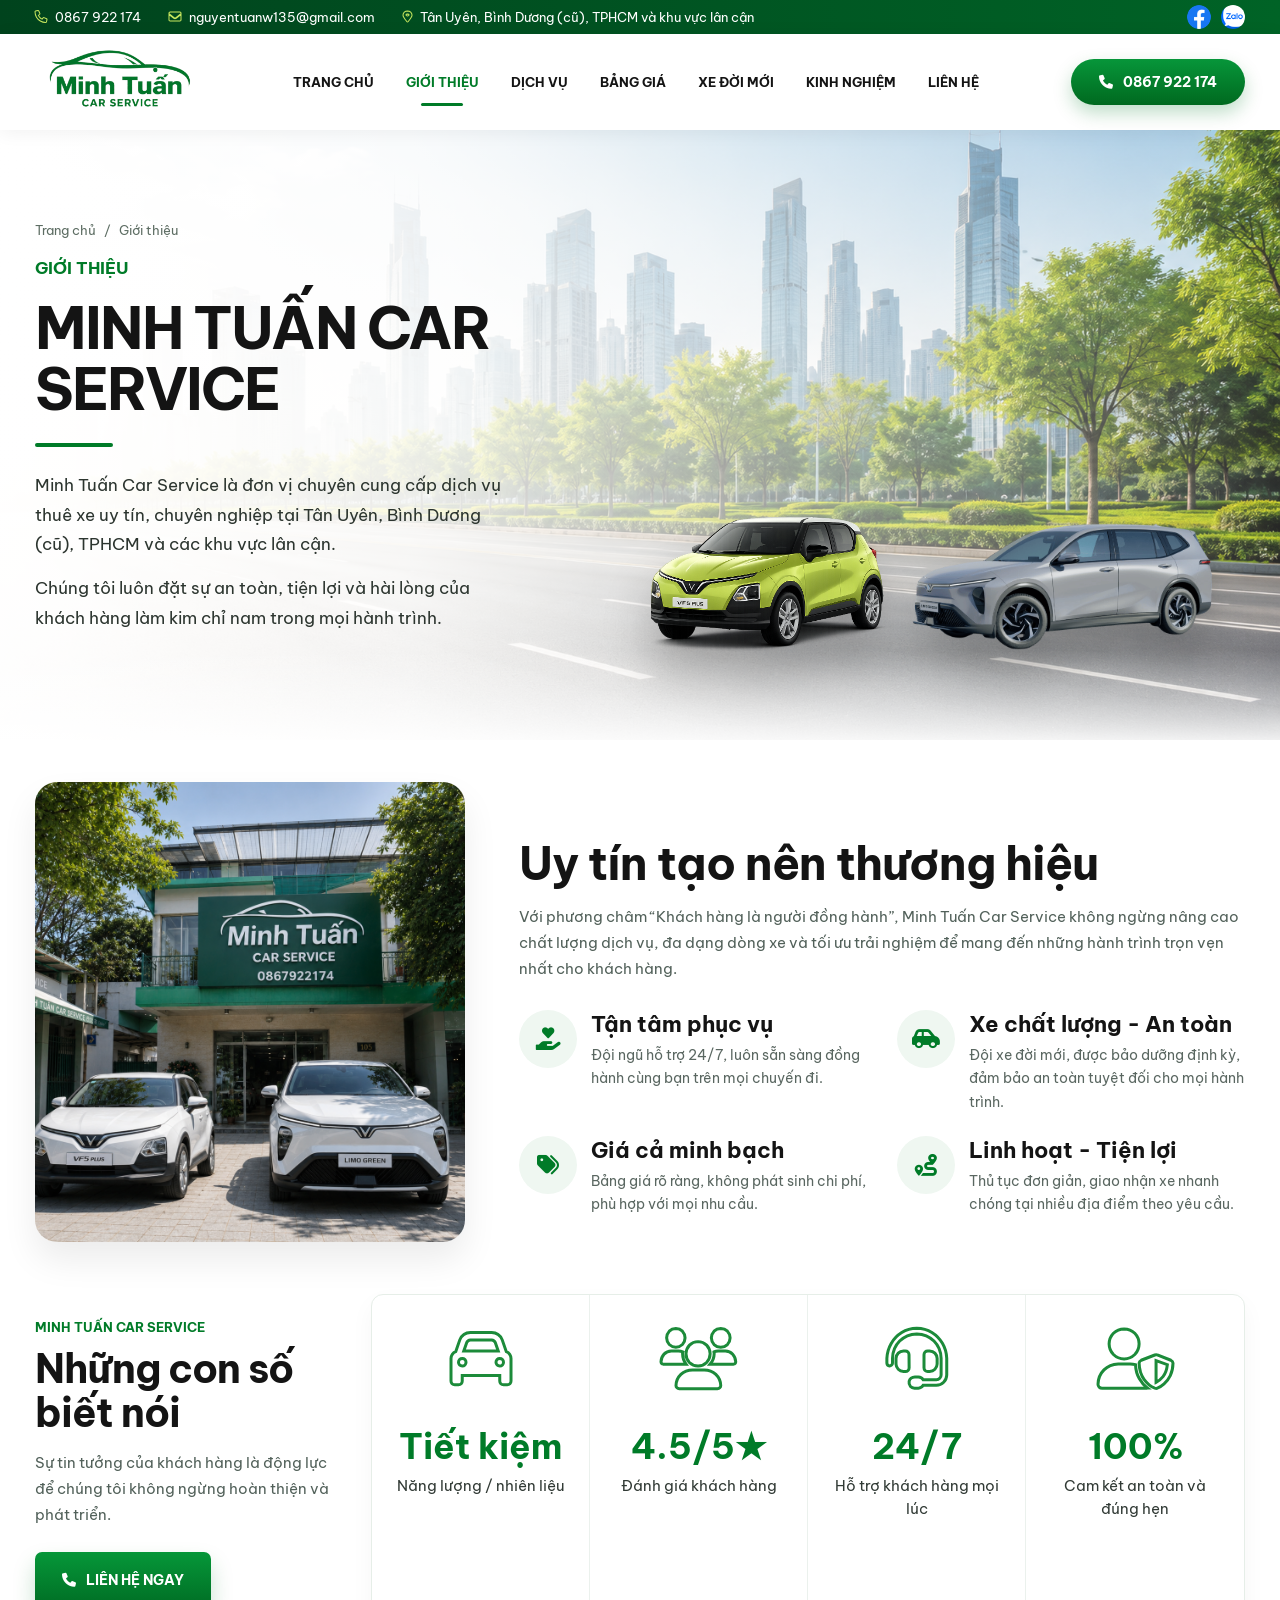
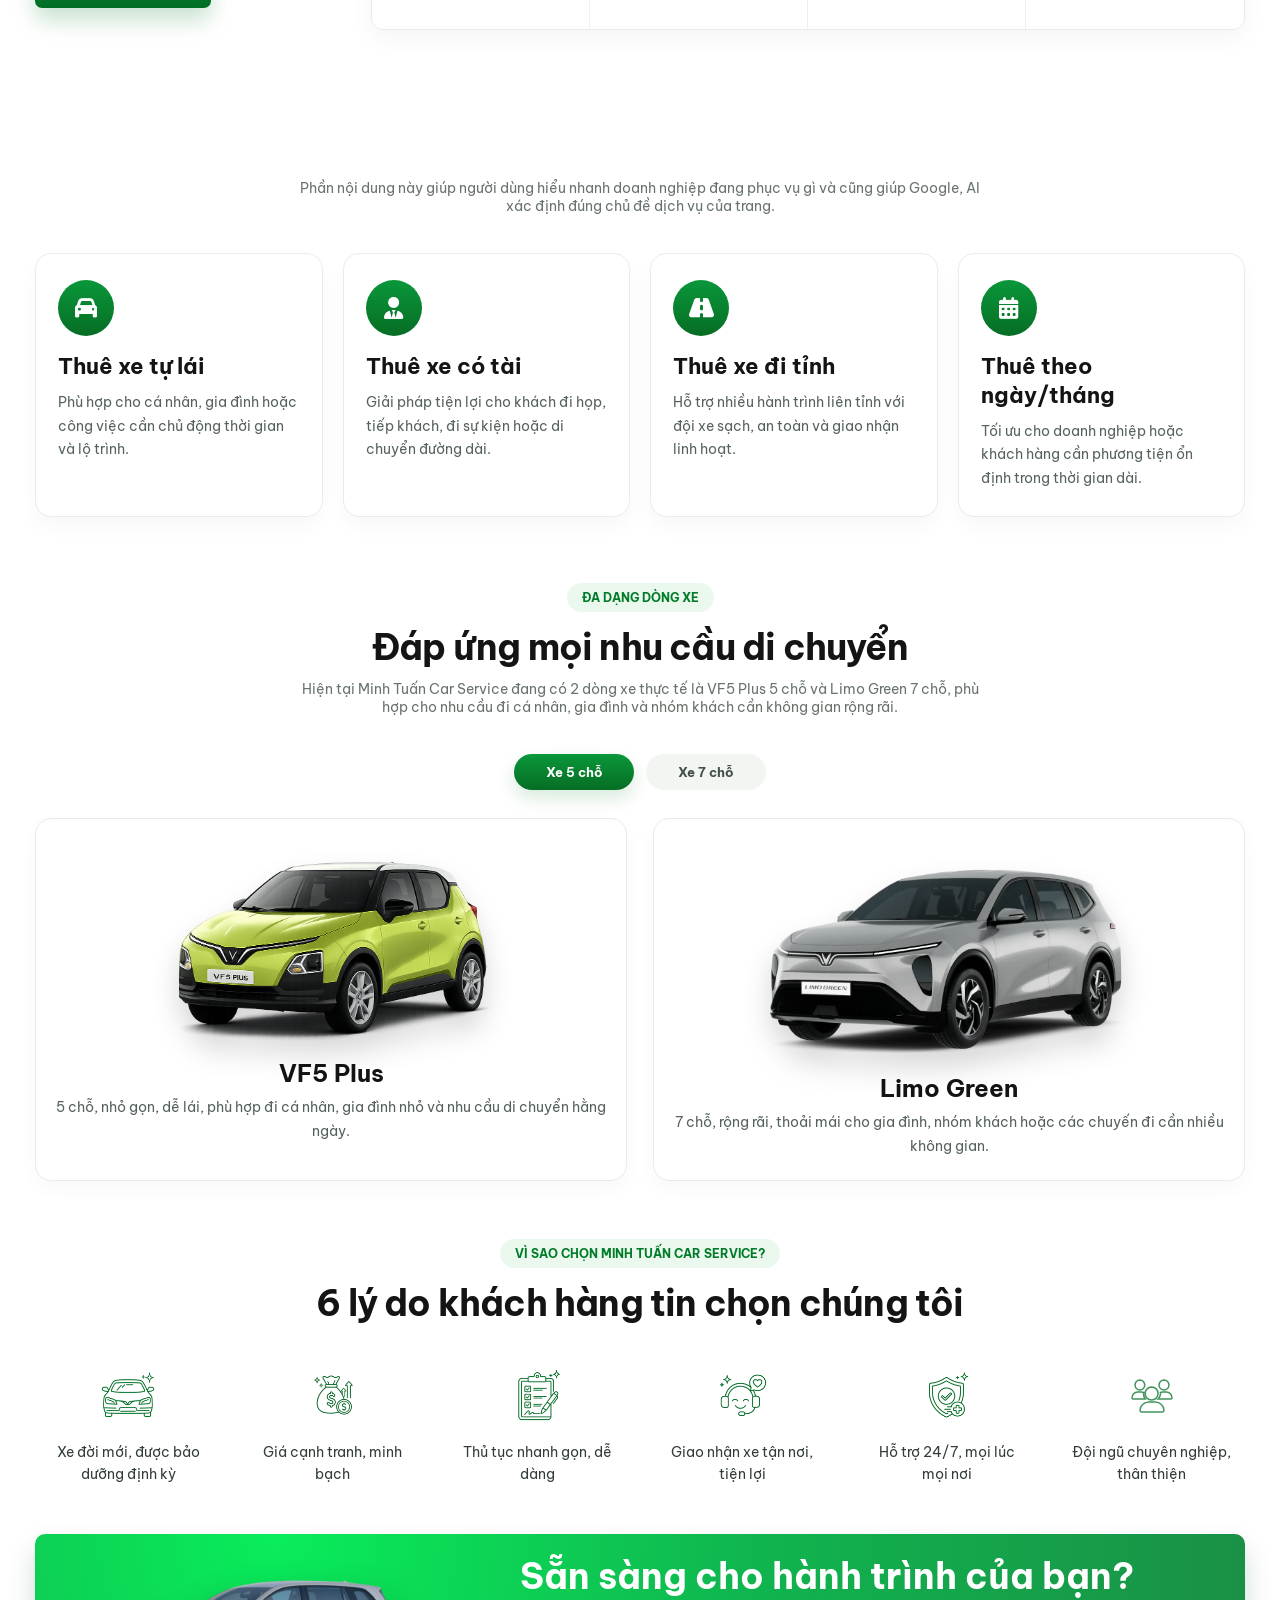
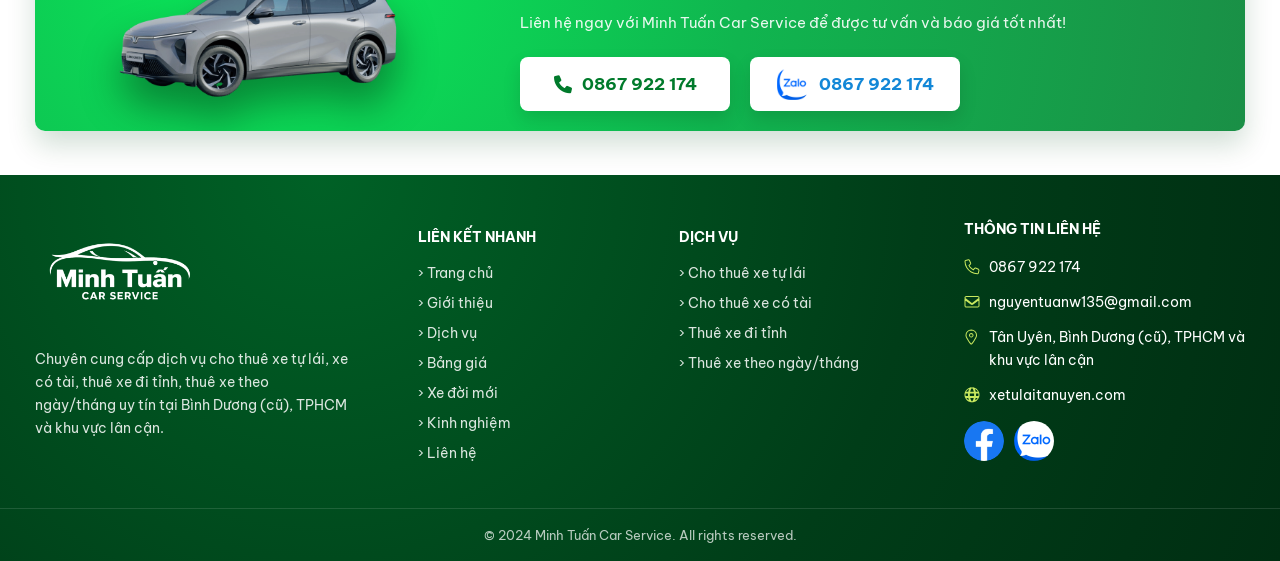
==== commit 7476eb18: "Revert "Match mobile layout to approved reference" This reverts commit cb0f67fdffaac64cd00e908055065" ====
--- a/gioi-thieu.html
+++ b/gioi-thieu.html
@@ -1,33 +1,33 @@
-﻿<!DOCTYPE html>
+<!DOCTYPE html>
 <html lang="vi">
 <head>
   <meta charset="UTF-8" />
   <meta name="viewport" content="width=device-width, initial-scale=1.0" />
-  <title>Giá»›i thiá»‡u Minh Tuáº¥n Car Service | ThuÃª xe tá»± lÃ¡i TÃ¢n UyÃªn, BÃ¬nh DÆ°Æ¡ng</title>
-  <meta name="description" content="Giá»›i thiá»‡u Minh Tuáº¥n Car Service - dá»‹ch vá»¥ thuÃª xe tá»± lÃ¡i, xe cÃ³ tÃ i, xe Ä‘i tá»‰nh táº¡i TÃ¢n UyÃªn, BÃ¬nh DÆ°Æ¡ng (cÅ©), TPHCM vá»›i 2 dÃ²ng xe hiá»‡n cÃ³: VF5 Plus 5 chá»— vÃ  Limo Green 7 chá»—." />
+  <title>Giới thiệu Minh Tuấn Car Service | Thuê xe tự lái Tân Uyên, Bình Dương</title>
+  <meta name="description" content="Giới thiệu Minh Tuấn Car Service - dịch vụ thuê xe tự lái, xe có tài, xe đi tỉnh tại Tân Uyên, Bình Dương (cũ), TPHCM với 2 dòng xe hiện có: VF5 Plus 5 chỗ và Limo Green 7 chỗ." />
   <meta name="robots" content="index,follow,max-image-preview:large,max-snippet:-1,max-video-preview:-1" />
-  <meta name="author" content="Minh Tuáº¥n Car Service" />
+  <meta name="author" content="Minh Tuấn Car Service" />
   <link rel="canonical" href="https://xetulaitanuyen.com/gioi-thieu.html" />
   <meta property="og:locale" content="vi_VN" />
   <meta property="og:type" content="article" />
-  <meta property="og:title" content="Giá»›i thiá»‡u Minh Tuáº¥n Car Service | ThuÃª xe tá»± lÃ¡i TÃ¢n UyÃªn" />
-  <meta property="og:description" content="Trang giá»›i thiá»‡u Ä‘á»“ng bá»™ nháº­n diá»‡n thÆ°Æ¡ng hiá»‡u, tá»‘i Æ°u SEO Google vÃ  AI vá»›i Ä‘á»™i xe thá»±c táº¿ gá»“m VF5 Plus 5 chá»— vÃ  Limo Green 7 chá»—." />
+  <meta property="og:title" content="Giới thiệu Minh Tuấn Car Service | Thuê xe tự lái Tân Uyên" />
+  <meta property="og:description" content="Trang giới thiệu đồng bộ nhận diện thương hiệu, tối ưu SEO Google và AI với đội xe thực tế gồm VF5 Plus 5 chỗ và Limo Green 7 chỗ." />
   <meta property="og:url" content="https://xetulaitanuyen.com/gioi-thieu.html" />
-  <meta property="og:site_name" content="Minh Tuáº¥n Car Service" />
+  <meta property="og:site_name" content="Minh Tuấn Car Service" />
   <meta property="og:image" content="https://xetulaitanuyen.com/assets/reference.jpg" />
-  <meta property="og:image:alt" content="Minh Tuáº¥n Car Service táº¡i TÃ¢n UyÃªn BÃ¬nh DÆ°Æ¡ng" />
+  <meta property="og:image:alt" content="Minh Tuấn Car Service tại Tân Uyên Bình Dương" />
   <meta name="twitter:card" content="summary_large_image" />
-  <meta name="twitter:title" content="Giá»›i thiá»‡u Minh Tuáº¥n Car Service" />
-  <meta name="twitter:description" content="Dá»‹ch vá»¥ thuÃª xe táº¡i TÃ¢n UyÃªn, BÃ¬nh DÆ°Æ¡ng vá»›i trang giá»›i thiá»‡u chuáº©n SEO, dá»… hiá»ƒu vÃ  Ä‘á»“ng bá»™ giao diá»‡n hiá»‡n cÃ³." />
+  <meta name="twitter:title" content="Giới thiệu Minh Tuấn Car Service" />
+  <meta name="twitter:description" content="Dịch vụ thuê xe tại Tân Uyên, Bình Dương với trang giới thiệu chuẩn SEO, dễ hiểu và đồng bộ giao diện hiện có." />
   <meta name="twitter:image" content="https://xetulaitanuyen.com/assets/reference.jpg" />
   <link rel="preconnect" href="https://fonts.googleapis.com">
   <link rel="preconnect" href="https://fonts.gstatic.com" crossorigin>
   <link href="https://fonts.googleapis.com/css2?family=Be+Vietnam+Pro:wght@400;500;600;700;800;900&display=swap" rel="stylesheet">
-  <link rel="stylesheet" href="./style.css?v=responsive-20260513" />
-  <link rel="stylesheet" href="./about.css?v=responsive-20260513" />
+  <link rel="stylesheet" href="./style.css?v=scroll-reveal-9" />
+  <link rel="stylesheet" href="./about.css?v=scroll-reveal-9" />
   <link rel="stylesheet" href="https://cdnjs.cloudflare.com/ajax/libs/font-awesome/6.0.0/css/all.min.css" />
   <link rel="icon" href="./assets/fav.png" type="image/x-icon">
-  <script src="./site.js?v=responsive-20260513" defer></script>
+  <script src="./site.js?v=scroll-reveal-9" defer></script>
   <script type="application/ld+json">
     {
       "@context": "https://schema.org",
@@ -36,14 +36,14 @@
           "@type": "WebSite",
           "@id": "https://xetulaitanuyen.com/#website",
           "url": "https://xetulaitanuyen.com/",
-          "name": "Minh Tuáº¥n Car Service",
+          "name": "Minh Tuấn Car Service",
           "inLanguage": "vi"
         },
         {
           "@type": "AboutPage",
           "@id": "https://xetulaitanuyen.com/gioi-thieu.html#webpage",
           "url": "https://xetulaitanuyen.com/gioi-thieu.html",
-          "name": "Giá»›i thiá»‡u Minh Tuáº¥n Car Service",
+          "name": "Giới thiệu Minh Tuấn Car Service",
           "isPartOf": {
             "@id": "https://xetulaitanuyen.com/#website"
           },
@@ -62,13 +62,13 @@
             {
               "@type": "ListItem",
               "position": 1,
-              "name": "Trang chá»§",
+              "name": "Trang chủ",
               "item": "https://xetulaitanuyen.com/"
             },
             {
               "@type": "ListItem",
               "position": 2,
-              "name": "Giá»›i thiá»‡u",
+              "name": "Giới thiệu",
               "item": "https://xetulaitanuyen.com/gioi-thieu.html"
             }
           ]
@@ -76,22 +76,22 @@
         {
           "@type": "LocalBusiness",
           "@id": "https://xetulaitanuyen.com/#organization",
-          "name": "Minh Tuáº¥n Car Service",
+          "name": "Minh Tuấn Car Service",
           "url": "https://xetulaitanuyen.com/",
           "logo": "https://xetulaitanuyen.com/assets/logo.png",
           "image": "https://xetulaitanuyen.com/assets/reference.jpg",
           "telephone": "+84-867-922-174",
           "email": "nguyentuanw135@gmail.com",
-          "description": "ÄÆ¡n vá»‹ chuyÃªn cho thuÃª xe tá»± lÃ¡i, xe cÃ³ tÃ i, thuÃª xe Ä‘i tá»‰nh vÃ  thuÃª xe theo ngÃ y thÃ¡ng táº¡i TÃ¢n UyÃªn, BÃ¬nh DÆ°Æ¡ng (cÅ©), TPHCM vÃ  khu vá»±c lÃ¢n cáº­n vá»›i Ä‘á»™i xe hiá»‡n cÃ³ gá»“m VF5 Plus 5 chá»— vÃ  Limo Green 7 chá»—.",
+          "description": "Đơn vị chuyên cho thuê xe tự lái, xe có tài, thuê xe đi tỉnh và thuê xe theo ngày tháng tại Tân Uyên, Bình Dương (cũ), TPHCM và khu vực lân cận với đội xe hiện có gồm VF5 Plus 5 chỗ và Limo Green 7 chỗ.",
           "address": {
             "@type": "PostalAddress",
-            "addressLocality": "TÃ¢n UyÃªn",
-            "addressRegion": "BÃ¬nh DÆ°Æ¡ng",
+            "addressLocality": "Tân Uyên",
+            "addressRegion": "Bình Dương",
             "addressCountry": "VN"
           },
           "areaServed": [
-            "TÃ¢n UyÃªn",
-            "BÃ¬nh DÆ°Æ¡ng",
+            "Tân Uyên",
+            "Bình Dương",
             "TPHCM"
           ],
           "sameAs": [
@@ -105,34 +105,34 @@
           "mainEntity": [
             {
               "@type": "Question",
-              "name": "Minh Tuáº¥n Car Service cung cáº¥p nhá»¯ng dá»‹ch vá»¥ gÃ¬?",
+              "name": "Minh Tuấn Car Service cung cấp những dịch vụ gì?",
               "acceptedAnswer": {
                 "@type": "Answer",
-                "text": "Minh Tuáº¥n Car Service cung cáº¥p thuÃª xe tá»± lÃ¡i, thuÃª xe cÃ³ tÃ i, thuÃª xe Ä‘i tá»‰nh vÃ  thuÃª xe theo ngÃ y hoáº·c thÃ¡ng táº¡i TÃ¢n UyÃªn, BÃ¬nh DÆ°Æ¡ng vÃ  khu vá»±c lÃ¢n cáº­n vá»›i hai máº«u xe hiá»‡n cÃ³ lÃ  VF5 Plus 5 chá»— vÃ  Limo Green 7 chá»—."
+                "text": "Minh Tuấn Car Service cung cấp thuê xe tự lái, thuê xe có tài, thuê xe đi tỉnh và thuê xe theo ngày hoặc tháng tại Tân Uyên, Bình Dương và khu vực lân cận với hai mẫu xe hiện có là VF5 Plus 5 chỗ và Limo Green 7 chỗ."
               }
             },
             {
               "@type": "Question",
-              "name": "Khu vá»±c hoáº¡t Ä‘á»™ng chÃ­nh á»Ÿ Ä‘Ã¢u?",
+              "name": "Khu vực hoạt động chính ở đâu?",
               "acceptedAnswer": {
                 "@type": "Answer",
-                "text": "Doanh nghiá»‡p phá»¥c vá»¥ chÃ­nh táº¡i TÃ¢n UyÃªn, BÃ¬nh DÆ°Æ¡ng (cÅ©), TPHCM, BÃ¬nh CÆ¡, Há»™i NghÄ©a, Thuáº­n An, Thuáº­n Giao vÃ  cÃ¡c khu vá»±c lÃ¢n cáº­n."
+                "text": "Doanh nghiệp phục vụ chính tại Tân Uyên, Bình Dương (cũ), TPHCM, Bình Cơ, Hội Nghĩa, Thuận An, Thuận Giao và các khu vực lân cận."
               }
             },
             {
               "@type": "Question",
-              "name": "VÃ¬ sao cáº§n trang giá»›i thiá»‡u chuáº©n SEO?",
+              "name": "Vì sao cần trang giới thiệu chuẩn SEO?",
               "acceptedAnswer": {
                 "@type": "Answer",
-                "text": "Trang giá»›i thiá»‡u giÃºp Google vÃ  cÃ¡c cÃ´ng cá»¥ AI hiá»ƒu rÃµ thÆ°Æ¡ng hiá»‡u, dá»‹ch vá»¥, khu vá»±c hoáº¡t Ä‘á»™ng, Ä‘iá»ƒm khÃ¡c biá»‡t vÃ  tÄƒng Ä‘á»™ tin cáº­y cá»§a website."
+                "text": "Trang giới thiệu giúp Google và các công cụ AI hiểu rõ thương hiệu, dịch vụ, khu vực hoạt động, điểm khác biệt và tăng độ tin cậy của website."
               }
             },
             {
               "@type": "Question",
-              "name": "Trang nÃ y Ä‘Ã£ tá»‘i Æ°u gÃ¬ cho SEO vÃ  AI?",
+              "name": "Trang này đã tối ưu gì cho SEO và AI?",
               "acceptedAnswer": {
                 "@type": "Answer",
-                "text": "Trang Ä‘Ã£ bá»• sung heading rÃµ rÃ ng, ná»™i dung doanh nghiá»‡p, FAQ, liÃªn káº¿t ná»™i bá»™, meta Open Graph, canonical vÃ  schema LocalBusiness, AboutPage, BreadcrumbList."
+                "text": "Trang đã bổ sung heading rõ ràng, nội dung doanh nghiệp, FAQ, liên kết nội bộ, meta Open Graph, canonical và schema LocalBusiness, AboutPage, BreadcrumbList."
               }
             }
           ]
@@ -145,16 +145,16 @@
   <div class="topbar">
     <div class="container topbar-inner">
       <div class="top-left">
-        <a class="contact-item" href="tel:0867922174"><i class="fa-solid fa-phone" aria-hidden="true"></i><span>0867 922 174</span></a>
-        <a class="contact-item" href="mailto:nguyentuanw135@gmail.com"><i class="fa-solid fa-envelope" aria-hidden="true"></i><span>nguyentuanw135@gmail.com</span></a>
-        <span class="contact-item"><i class="fa-solid fa-location-dot"></i><span>TÃ¢n UyÃªn, BÃ¬nh DÆ°Æ¡ng (cÅ©), TPHCM vÃ  khu vá»±c lÃ¢n cáº­n</span></span>
-      </div>
-      <div class="socials" aria-label="Mang xa hoi">
+        <span class="contact-item"><i class="fa-solid fa-phone"></i><span>0867 922 174</span></span>
+        <span class="contact-item"><i class="fa-solid fa-envelope"></i><span>nguyentuanw135@gmail.com</span></span>
+        <span class="contact-item"><i class="fa-solid fa-location-dot"></i><span>Tân Uyên, Bình Dương (cũ), TPHCM và khu vực lân cận</span></span>
+      </div>
+      <div class="socials">
         <a href="https://www.facebook.com/" target="_blank" rel="noopener noreferrer" aria-label="Facebook">
-          <img src="./assets/icon_fb.png" alt="" loading="lazy" />
+          <img src="assets/icon_fb.png" alt="Facebook">
         </a>
         <a href="https://zalo.me/0867922174" target="_blank" rel="noopener noreferrer" aria-label="Zalo">
-          <img src="./assets/Icon_of_Zalo.png" alt="" loading="lazy" />
+          <img src="assets/Icon_of_Zalo.png" alt="Zalo">
         </a>
       </div>
     </div>
@@ -162,55 +162,37 @@
 
   <header class="header">
     <div class="container nav-wrap">
-      <a href="./index.html#top" class="logo-link" aria-label="Trang chu Minh Tuan Car Service">
-        <img src="./assets/logo.png" alt="Minh Tuan Car Service" class="logo" />
+      <a href="./index.html" class="logo-link" aria-label="Trang chủ Minh Tuấn Car Service">
+        <img src="./assets/logo.png" alt="Minh Tuấn Car Service" class="logo">
       </a>
-      <button
-        class="nav-toggle"
-        type="button"
-        aria-expanded="false"
-        aria-controls="site-nav"
-        aria-label="Mo menu dieu huong"
-      >
-        <span></span>
-        <span></span>
-        <span></span>
-      </button>
-      <div class="nav-panel" id="site-nav-panel">
-        <nav class="nav" id="site-nav" aria-label="Dieu huong chinh">
-          <a href="./index.html#top">TRANG CHU</a>
-          <a class="active" href="#gioi-thieu" aria-current="page">GIOI THIEU</a>
-          <a href="#services">DICH VU</a>
-          <a href="#pricing">BANG GIA</a>
-          <a href="#fleet">XE DOI MOI</a>
-          <a href="#faq">KINH NGHIEM</a>
-          <a href="#contact">LIEN HE</a>
-        </nav>
-        <a class="phone-btn header-cta" href="tel:0867922174">
-          <i class="fa-solid fa-phone" aria-hidden="true"></i>
-          <span>0867 922 174</span>
-        </a>
-      </div>
+      <nav class="nav" aria-label="Điều hướng chính">
+        <a href="./index.html">TRANG CHỦ</a>
+        <a class="active" href="#gioi-thieu" aria-current="page">GIỚI THIỆU</a>
+        <a href="#services">DỊCH VỤ</a>
+        <a href="#pricing">BẢNG GIÁ</a>
+        <a href="#fleet">XE ĐỜI MỚI</a>
+        <a href="#faq">KINH NGHIỆM</a>
+        <a href="#contact">LIÊN HỆ</a>
+      </nav>
+      <a class="phone-btn" href="tel:0867922174"><i class="fa-solid fa-phone"></i><span>0867 922 174</span></a>
     </div>
   </header>
 
-  <div class="nav-backdrop" hidden></div>
-
-  <main id="main-content">
+  <main>
     <section class="about-hero" id="gioi-thieu">
       <div class="about-hero-bg"></div>
       <div class="container about-hero-inner">
         <div class="about-copy">
           <div class="breadcrumb">
-            <a href="./index.html">Trang chá»§</a>
+            <a href="./index.html">Trang chủ</a>
             <span>/</span>
-            <span>Giá»›i thiá»‡u</span>
+            <span>Giới thiệu</span>
           </div>
-          <p class="hero-kicker">GIá»šI THIá»†U</p>
-          <h1>MINH TUáº¤N CAR SERVICE</h1>
+          <p class="hero-kicker">GIỚI THIỆU</p>
+          <h1>MINH TUẤN CAR SERVICE</h1>
           <div class="hero-line"></div>
-          <p>Minh Tuáº¥n Car Service lÃ  Ä‘Æ¡n vá»‹ chuyÃªn cung cáº¥p dá»‹ch vá»¥ thuÃª xe uy tÃ­n, chuyÃªn nghiá»‡p táº¡i TÃ¢n UyÃªn, BÃ¬nh DÆ°Æ¡ng (cÅ©), TPHCM vÃ  cÃ¡c khu vá»±c lÃ¢n cáº­n.</p>
-          <p>ChÃºng tÃ´i luÃ´n Ä‘áº·t sá»± an toÃ n, tiá»‡n lá»£i vÃ  hÃ i lÃ²ng cá»§a khÃ¡ch hÃ ng lÃ m kim chá»‰ nam trong má»i hÃ nh trÃ¬nh.</p>
+          <p>Minh Tuấn Car Service là đơn vị chuyên cung cấp dịch vụ thuê xe uy tín, chuyên nghiệp tại Tân Uyên, Bình Dương (cũ), TPHCM và các khu vực lân cận.</p>
+          <p>Chúng tôi luôn đặt sự an toàn, tiện lợi và hài lòng của khách hàng làm kim chỉ nam trong mọi hành trình.</p>
         </div>
         <div class="about-cars" aria-hidden="true">
           <img class="car-main" src="./assets/vf5-plus.png" alt="">
@@ -222,40 +204,40 @@
     <section class="brand-section">
       <div class="container brand-grid">
         <div class="brand-image">
-          <img src="./assets/gioi-thieu-ve-chung-toi.png" alt="VÄƒn phÃ²ng vÃ  Ä‘á»™i xe Minh Tuáº¥n Car Service">
+          <img src="./assets/gioi-thieu-ve-chung-toi.png" alt="Văn phòng và đội xe Minh Tuấn Car Service">
         </div>
         <div class="brand-content">
-          <p class="section-mini">Vá»€ CHÃšNG TÃ”I</p>
-          <h2>Uy tÃ­n táº¡o nÃªn thÆ°Æ¡ng hiá»‡u</h2>
-          <p>Vá»›i phÆ°Æ¡ng chÃ¢m â€œKhÃ¡ch hÃ ng lÃ  ngÆ°á»i Ä‘á»“ng hÃ nhâ€, Minh Tuáº¥n Car Service khÃ´ng ngá»«ng nÃ¢ng cao cháº¥t lÆ°á»£ng dá»‹ch vá»¥, Ä‘a dáº¡ng dÃ²ng xe vÃ  tá»‘i Æ°u tráº£i nghiá»‡m Ä‘á»ƒ mang Ä‘áº¿n nhá»¯ng hÃ nh trÃ¬nh trá»n váº¹n nháº¥t cho khÃ¡ch hÃ ng.</p>
+          <p class="section-mini">VỀ CHÚNG TÔI</p>
+          <h2>Uy tín tạo nên thương hiệu</h2>
+          <p>Với phương châm “Khách hàng là người đồng hành”, Minh Tuấn Car Service không ngừng nâng cao chất lượng dịch vụ, đa dạng dòng xe và tối ưu trải nghiệm để mang đến những hành trình trọn vẹn nhất cho khách hàng.</p>
 
           <div class="brand-features">
             <article>
               <div class="icon-badge"><i class="fa-solid fa-hand-holding-heart"></i></div>
               <div>
-                <h3>Táº­n tÃ¢m phá»¥c vá»¥</h3>
-                <p>Äá»™i ngÅ© há»— trá»£ 24/7, luÃ´n sáºµn sÃ ng Ä‘á»“ng hÃ nh cÃ¹ng báº¡n trÃªn má»i chuyáº¿n Ä‘i.</p>
+                <h3>Tận tâm phục vụ</h3>
+                <p>Đội ngũ hỗ trợ 24/7, luôn sẵn sàng đồng hành cùng bạn trên mọi chuyến đi.</p>
               </div>
             </article>
             <article>
               <div class="icon-badge"><i class="fa-solid fa-car-side"></i></div>
               <div>
-                <h3>Xe cháº¥t lÆ°á»£ng - An toÃ n</h3>
-                <p>Äá»™i xe Ä‘á»i má»›i, Ä‘Æ°á»£c báº£o dÆ°á»¡ng Ä‘á»‹nh ká»³, Ä‘áº£m báº£o an toÃ n tuyá»‡t Ä‘á»‘i cho má»i hÃ nh trÃ¬nh.</p>
+                <h3>Xe chất lượng - An toàn</h3>
+                <p>Đội xe đời mới, được bảo dưỡng định kỳ, đảm bảo an toàn tuyệt đối cho mọi hành trình.</p>
               </div>
             </article>
             <article>
               <div class="icon-badge"><i class="fa-solid fa-tags"></i></div>
               <div>
-                <h3>GiÃ¡ cáº£ minh báº¡ch</h3>
-                <p>Báº£ng giÃ¡ rÃµ rÃ ng, khÃ´ng phÃ¡t sinh chi phÃ­, phÃ¹ há»£p vá»›i má»i nhu cáº§u.</p>
+                <h3>Giá cả minh bạch</h3>
+                <p>Bảng giá rõ ràng, không phát sinh chi phí, phù hợp với mọi nhu cầu.</p>
               </div>
             </article>
             <article>
               <div class="icon-badge"><i class="fa-solid fa-route"></i></div>
               <div>
-                <h3>Linh hoáº¡t - Tiá»‡n lá»£i</h3>
-                <p>Thá»§ tá»¥c Ä‘Æ¡n giáº£n, giao nháº­n xe nhanh chÃ³ng táº¡i nhiá»u Ä‘á»‹a Ä‘iá»ƒm theo yÃªu cáº§u.</p>
+                <h3>Linh hoạt - Tiện lợi</h3>
+                <p>Thủ tục đơn giản, giao nhận xe nhanh chóng tại nhiều địa điểm theo yêu cầu.</p>
               </div>
             </article>
           </div>
@@ -266,32 +248,32 @@
     <section class="numbers-section">
       <div class="container numbers-grid">
         <div class="numbers-intro">
-          <p class="section-mini">MINH TUáº¤N CAR SERVICE</p>
-          <h2>Nhá»¯ng con sá»‘ biáº¿t nÃ³i</h2>
-          <p>Sá»± tin tÆ°á»Ÿng cá»§a khÃ¡ch hÃ ng lÃ  Ä‘á»™ng lá»±c Ä‘á»ƒ chÃºng tÃ´i khÃ´ng ngá»«ng hoÃ n thiá»‡n vÃ  phÃ¡t triá»ƒn.</p>
-          <a class="btn primary about-btn" href="tel:0867922174"><i class="fa-solid fa-phone"></i><span>LIÃŠN Há»† NGAY</span></a>
+          <p class="section-mini">MINH TUẤN CAR SERVICE</p>
+          <h2>Những con số biết nói</h2>
+          <p>Sự tin tưởng của khách hàng là động lực để chúng tôi không ngừng hoàn thiện và phát triển.</p>
+          <a class="btn primary about-btn" href="tel:0867922174"><i class="fa-solid fa-phone"></i><span>LIÊN HỆ NGAY</span></a>
         </div>
         <div class="numbers-cards">
           <article>
             <i class="fa-solid fa-car"></i>
-            <strong>Tiáº¿t kiá»‡m</strong>
-            <span>NÄƒng lÆ°á»£ng / nhiÃªn liá»‡u</span>
+            <strong>Tiết kiệm</strong>
+            <span>Năng lượng / nhiên liệu</span>
           </article>
           <article>
             <i class="fa-solid fa-users"></i>
-            <strong>4.5/5â˜…</strong>
-            <span>ÄÃ¡nh giÃ¡ khÃ¡ch hÃ ng</span>
+            <strong>4.5/5★</strong>
+            <span>Đánh giá khách hàng</span>
           </article>
           <article>
             <i class="fa-solid fa-headset"></i>
             <strong>24/7</strong>
-            <span>Há»— trá»£ khÃ¡ch hÃ ng má»i lÃºc</span>
+            <span>Hỗ trợ khách hàng mọi lúc</span>
           </article>
           <article>
            
             <i class="fa-solid fa-user-shield"></i>
             <strong>100%</strong>
-            <span>Cam káº¿t an toÃ n vÃ  Ä‘Ãºng háº¹n</span>
+            <span>Cam kết an toàn và đúng hẹn</span>
           </article>
         </div>
       </div>
@@ -300,30 +282,30 @@
     <section class="service-summary" id="services">
       <div class="container">
         <div class="section-title about-title">
-          <span>Dá»ŠCH Vá»¤ Ná»”I Báº¬T</span>
-          <h2>Giáº£i phÃ¡p thuÃª xe linh hoáº¡t cho nhiá»u nhu cáº§u</h2>
-          <p>Pháº§n ná»™i dung nÃ y giÃºp ngÆ°á»i dÃ¹ng hiá»ƒu nhanh doanh nghiá»‡p Ä‘ang phá»¥c vá»¥ gÃ¬ vÃ  cÅ©ng giÃºp Google, AI xÃ¡c Ä‘á»‹nh Ä‘Ãºng chá»§ Ä‘á» dá»‹ch vá»¥ cá»§a trang.</p>
+          <span>DỊCH VỤ NỔI BẬT</span>
+          <h2>Giải pháp thuê xe linh hoạt cho nhiều nhu cầu</h2>
+          <p>Phần nội dung này giúp người dùng hiểu nhanh doanh nghiệp đang phục vụ gì và cũng giúp Google, AI xác định đúng chủ đề dịch vụ của trang.</p>
         </div>
         <div class="service-summary-grid">
           <article>
             <i class="fa-solid fa-car"></i>
-            <h3>ThuÃª xe tá»± lÃ¡i</h3>
-            <p>PhÃ¹ há»£p cho cÃ¡ nhÃ¢n, gia Ä‘Ã¬nh hoáº·c cÃ´ng viá»‡c cáº§n chá»§ Ä‘á»™ng thá»i gian vÃ  lá»™ trÃ¬nh.</p>
+            <h3>Thuê xe tự lái</h3>
+            <p>Phù hợp cho cá nhân, gia đình hoặc công việc cần chủ động thời gian và lộ trình.</p>
           </article>
           <article>
             <i class="fa-solid fa-user-tie"></i>
-            <h3>ThuÃª xe cÃ³ tÃ i</h3>
-            <p>Giáº£i phÃ¡p tiá»‡n lá»£i cho khÃ¡ch Ä‘i há»p, tiáº¿p khÃ¡ch, Ä‘i sá»± kiá»‡n hoáº·c di chuyá»ƒn Ä‘Æ°á»ng dÃ i.</p>
+            <h3>Thuê xe có tài</h3>
+            <p>Giải pháp tiện lợi cho khách đi họp, tiếp khách, đi sự kiện hoặc di chuyển đường dài.</p>
           </article>
           <article>
             <i class="fa-solid fa-road"></i>
-            <h3>ThuÃª xe Ä‘i tá»‰nh</h3>
-            <p>Há»— trá»£ nhiá»u hÃ nh trÃ¬nh liÃªn tá»‰nh vá»›i Ä‘á»™i xe sáº¡ch, an toÃ n vÃ  giao nháº­n linh hoáº¡t.</p>
+            <h3>Thuê xe đi tỉnh</h3>
+            <p>Hỗ trợ nhiều hành trình liên tỉnh với đội xe sạch, an toàn và giao nhận linh hoạt.</p>
           </article>
           <article>
             <i class="fa-solid fa-calendar-days"></i>
-            <h3>ThuÃª theo ngÃ y/thÃ¡ng</h3>
-            <p>Tá»‘i Æ°u cho doanh nghiá»‡p hoáº·c khÃ¡ch hÃ ng cáº§n phÆ°Æ¡ng tiá»‡n á»•n Ä‘á»‹nh trong thá»i gian dÃ i.</p>
+            <h3>Thuê theo ngày/tháng</h3>
+            <p>Tối ưu cho doanh nghiệp hoặc khách hàng cần phương tiện ổn định trong thời gian dài.</p>
           </article>
         </div>
       </div>
@@ -332,24 +314,24 @@
     <section class="fleet-section about-fleet" id="fleet">
       <div class="container">
         <div class="section-title about-title">
-          <span>ÄA Dáº NG DÃ’NG XE</span>
-          <h2>ÄÃ¡p á»©ng má»i nhu cáº§u di chuyá»ƒn</h2>
-          <p>Hiá»‡n táº¡i Minh Tuáº¥n Car Service Ä‘ang cÃ³ 2 dÃ²ng xe thá»±c táº¿ lÃ  VF5 Plus 5 chá»— vÃ  Limo Green 7 chá»—, phÃ¹ há»£p cho nhu cáº§u Ä‘i cÃ¡ nhÃ¢n, gia Ä‘Ã¬nh vÃ  nhÃ³m khÃ¡ch cáº§n khÃ´ng gian rá»™ng rÃ£i.</p>
-        </div>
-        <div class="fleet-tabs" aria-label="PhÃ¢n loáº¡i xe">
-          <span class="active">Xe 5 chá»—</span>
-          <span>Xe 7 chá»—</span>
+          <span>ĐA DẠNG DÒNG XE</span>
+          <h2>Đáp ứng mọi nhu cầu di chuyển</h2>
+          <p>Hiện tại Minh Tuấn Car Service đang có 2 dòng xe thực tế là VF5 Plus 5 chỗ và Limo Green 7 chỗ, phù hợp cho nhu cầu đi cá nhân, gia đình và nhóm khách cần không gian rộng rãi.</p>
+        </div>
+        <div class="fleet-tabs" aria-label="Phân loại xe">
+          <span class="active">Xe 5 chỗ</span>
+          <span>Xe 7 chỗ</span>
         </div>
         <div class="fleet-cards">
           <article class="fleet-card-item vf5-card">
-            <img src="./assets/vf5-plus.png" alt="VF5 Plus 5 chá»— cho thuÃª">
+            <img src="./assets/vf5-plus.png" alt="VF5 Plus 5 chỗ cho thuê">
             <h3>VF5 Plus</h3>
-            <p>5 chá»—, nhá» gá»n, dá»… lÃ¡i, phÃ¹ há»£p Ä‘i cÃ¡ nhÃ¢n, gia Ä‘Ã¬nh nhá» vÃ  nhu cáº§u di chuyá»ƒn háº±ng ngÃ y.</p>
+            <p>5 chỗ, nhỏ gọn, dễ lái, phù hợp đi cá nhân, gia đình nhỏ và nhu cầu di chuyển hằng ngày.</p>
           </article>
           <article class="fleet-card-item limo-card">
-            <img src="./assets/limo-green-7c-xam.png" alt="Limo Green 7 chá»— cho thuÃª">
+            <img src="./assets/limo-green-7c-xam.png" alt="Limo Green 7 chỗ cho thuê">
             <h3>Limo Green</h3>
-            <p>7 chá»—, rá»™ng rÃ£i, thoáº£i mÃ¡i cho gia Ä‘Ã¬nh, nhÃ³m khÃ¡ch hoáº·c cÃ¡c chuyáº¿n Ä‘i cáº§n nhiá»u khÃ´ng gian.</p>
+            <p>7 chỗ, rộng rãi, thoải mái cho gia đình, nhóm khách hoặc các chuyến đi cần nhiều không gian.</p>
           </article>
         </div>
       </div>
@@ -358,33 +340,33 @@
     <section class="reasons-section" id="reasons">
       <div class="container">
         <div class="section-title about-title reasons-title">
-          <span>VÃŒ SAO CHá»ŒN MINH TUáº¤N CAR SERVICE?</span>
-          <h2>6 lÃ½ do khÃ¡ch hÃ ng tin chá»n chÃºng tÃ´i</h2>
+          <span>VÌ SAO CHỌN MINH TUẤN CAR SERVICE?</span>
+          <h2>6 lý do khách hàng tin chọn chúng tôi</h2>
         </div>
         <div class="reasons-grid">
           <article>
-            <img src="./assets/xe.png" alt="Xe Ä‘á»i má»›i">
-            <p>Xe Ä‘á»i má»›i, Ä‘Æ°á»£c báº£o dÆ°á»¡ng Ä‘á»‹nh ká»³</p>
-          </article>
-          <article>
-            <img src="./assets/gia_ca_canh_tranh.png" alt="GiÃ¡ cáº¡nh tranh">
-            <p>GiÃ¡ cáº¡nh tranh, minh báº¡ch</p>
-          </article>
-          <article>
-            <img src="./assets/thu_tuc_don_gian.png" alt="Thá»§ tá»¥c nhanh gá»n">
-            <p>Thá»§ tá»¥c nhanh gá»n, dá»… dÃ ng</p>
-          </article>
-          <article>
-            <img src="./assets/ho_tro_tan_tam.png" alt="Giao nháº­n xe táº­n nÆ¡i">
-            <p>Giao nháº­n xe táº­n nÆ¡i, tiá»‡n lá»£i</p>
-          </article>
-          <article>
-            <img src="./assets/an_toan.png" alt="Há»— trá»£ 24/7">
-            <p>Há»— trá»£ 24/7, má»i lÃºc má»i nÆ¡i</p>
+            <img src="./assets/xe.png" alt="Xe đời mới">
+            <p>Xe đời mới, được bảo dưỡng định kỳ</p>
+          </article>
+          <article>
+            <img src="./assets/gia_ca_canh_tranh.png" alt="Giá cạnh tranh">
+            <p>Giá cạnh tranh, minh bạch</p>
+          </article>
+          <article>
+            <img src="./assets/thu_tuc_don_gian.png" alt="Thủ tục nhanh gọn">
+            <p>Thủ tục nhanh gọn, dễ dàng</p>
+          </article>
+          <article>
+            <img src="./assets/ho_tro_tan_tam.png" alt="Giao nhận xe tận nơi">
+            <p>Giao nhận xe tận nơi, tiện lợi</p>
+          </article>
+          <article>
+            <img src="./assets/an_toan.png" alt="Hỗ trợ 24/7">
+            <p>Hỗ trợ 24/7, mọi lúc mọi nơi</p>
           </article>
           <article>
             <div class="reason-avatar"><i class="fa-solid fa-users"></i></div>
-            <p>Äá»™i ngÅ© chuyÃªn nghiá»‡p, thÃ¢n thiá»‡n</p>
+            <p>Đội ngũ chuyên nghiệp, thân thiện</p>
           </article>
         </div>
       </div>
@@ -393,14 +375,14 @@
     <!-- <section class="pricing-highlight" id="pricing">
       <div class="container pricing-box">
         <div>
-          <p class="section-mini light">CHUáº¨N SEO VÃ€ AI</p>
-          <h2>Trang giá»›i thiá»‡u Ä‘Æ°á»£c viáº¿t Ä‘á»ƒ tÄƒng Ä‘á»™ hiá»ƒu vÃ  Ä‘á»™ tin cáº­y</h2>
-          <p>Ná»™i dung trang táº­p trung vÃ o doanh nghiá»‡p, khu vá»±c phá»¥c vá»¥, loáº¡i dá»‹ch vá»¥, Ä‘iá»ƒm khÃ¡c biá»‡t, cÃ¢u há»i thÆ°á»ng gáº·p vÃ  lá»i kÃªu gá»i hÃ nh Ä‘á»™ng rÃµ rÃ ng. ÄÃ¢y lÃ  nhá»¯ng yáº¿u tá»‘ giÃºp Google hiá»ƒu ngá»¯ cáº£nh tá»‘t hÆ¡n vÃ  cÅ©ng há»— trá»£ cÃ¡c cÃ´ng cá»¥ AI tá»•ng há»£p thÃ´ng tin chÃ­nh xÃ¡c hÆ¡n.</p>
+          <p class="section-mini light">CHUẨN SEO VÀ AI</p>
+          <h2>Trang giới thiệu được viết để tăng độ hiểu và độ tin cậy</h2>
+          <p>Nội dung trang tập trung vào doanh nghiệp, khu vực phục vụ, loại dịch vụ, điểm khác biệt, câu hỏi thường gặp và lời kêu gọi hành động rõ ràng. Đây là những yếu tố giúp Google hiểu ngữ cảnh tốt hơn và cũng hỗ trợ các công cụ AI tổng hợp thông tin chính xác hơn.</p>
         </div>
         <div class="pricing-points">
           <article>
             <strong>01</strong>
-            <span>Heading rÃµ rÃ ng, tá»« khÃ³a Ä‘á»‹a phÆ°Æ¡ng tá»± nhiÃªn.</span>
+            <span>Heading rõ ràng, từ khóa địa phương tự nhiên.</span>
           </article>
           <article>
             <strong>02</strong>
@@ -408,7 +390,7 @@
           </article>
           <article>
             <strong>03</strong>
-            <span>Ná»™i dung há»¯u Ã­ch cho ngÆ°á»i dÃ¹ng trÆ°á»›c khi liÃªn há»‡ Ä‘áº·t xe.</span>
+            <span>Nội dung hữu ích cho người dùng trước khi liên hệ đặt xe.</span>
           </article>
         </div>
       </div>
@@ -417,26 +399,26 @@
     <!-- <section class="faq-section" id="faq">
       <div class="container">
         <div class="section-title about-title">
-          <span>Há»ŽI ÄÃP THÆ¯á»œNG Gáº¶P</span>
-          <h2>ThÃ´ng tin há»¯u Ã­ch cho khÃ¡ch hÃ ng vÃ  cÃ´ng cá»¥ tÃ¬m kiáº¿m</h2>
-          <p>FAQ giÃºp ngÆ°á»i dÃ¹ng hiá»ƒu nhanh dá»‹ch vá»¥, Ä‘á»“ng thá»i tÄƒng chiá»u sÃ¢u ná»™i dung cho trang giá»›i thiá»‡u.</p>
+          <span>HỎI ĐÁP THƯỜNG GẶP</span>
+          <h2>Thông tin hữu ích cho khách hàng và công cụ tìm kiếm</h2>
+          <p>FAQ giúp người dùng hiểu nhanh dịch vụ, đồng thời tăng chiều sâu nội dung cho trang giới thiệu.</p>
         </div>
         <div class="faq-grid">
           <article>
-            <h3>Minh Tuáº¥n Car Service cung cáº¥p nhá»¯ng dá»‹ch vá»¥ nÃ o?</h3>
-            <p>ChÃºng tÃ´i chuyÃªn cho thuÃª xe tá»± lÃ¡i, xe cÃ³ tÃ i, xe Ä‘i tá»‰nh vÃ  xe theo ngÃ y hoáº·c thÃ¡ng táº¡i TÃ¢n UyÃªn, BÃ¬nh DÆ°Æ¡ng (cÅ©), TPHCM.</p>
-          </article>
-          <article>
-            <h3>Trang giá»›i thiá»‡u chuáº©n SEO cáº§n cÃ³ gÃ¬?</h3>
-            <p>Cáº§n cÃ³ ná»™i dung rÃµ vá» doanh nghiá»‡p, khu vá»±c phá»¥c vá»¥, cáº¥u trÃºc heading há»£p lÃ½, FAQ, schema vÃ  CTA rÃµ rÃ ng.</p>
-          </article>
-          <article>
-            <h3>Trang nÃ y há»— trá»£ Google vÃ  AI nhÆ° tháº¿ nÃ o?</h3>
-            <p>Trang giÃºp há»‡ thá»‘ng hiá»ƒu thÆ°Æ¡ng hiá»‡u, thá»±c thá»ƒ doanh nghiá»‡p, dá»‹ch vá»¥ cá»‘t lÃµi vÃ  Ä‘á»‹a phÆ°Æ¡ng hoáº¡t Ä‘á»™ng thay vÃ¬ chá»‰ nhÃ¬n giao diá»‡n.</p>
-          </article>
-          <article>
-            <h3>LÃ m sao Ä‘á»ƒ liÃªn há»‡ nhanh nháº¥t?</h3>
-            <p>Báº¡n cÃ³ thá»ƒ gá»i trá»±c tiáº¿p sá»‘ 0867 922 174 hoáº·c nháº¯n Zalo Ä‘á»ƒ Ä‘Æ°á»£c tÆ° váº¥n nhanh vá» dÃ²ng xe, giÃ¡ vÃ  thá»i gian giao nháº­n.</p>
+            <h3>Minh Tuấn Car Service cung cấp những dịch vụ nào?</h3>
+            <p>Chúng tôi chuyên cho thuê xe tự lái, xe có tài, xe đi tỉnh và xe theo ngày hoặc tháng tại Tân Uyên, Bình Dương (cũ), TPHCM.</p>
+          </article>
+          <article>
+            <h3>Trang giới thiệu chuẩn SEO cần có gì?</h3>
+            <p>Cần có nội dung rõ về doanh nghiệp, khu vực phục vụ, cấu trúc heading hợp lý, FAQ, schema và CTA rõ ràng.</p>
+          </article>
+          <article>
+            <h3>Trang này hỗ trợ Google và AI như thế nào?</h3>
+            <p>Trang giúp hệ thống hiểu thương hiệu, thực thể doanh nghiệp, dịch vụ cốt lõi và địa phương hoạt động thay vì chỉ nhìn giao diện.</p>
+          </article>
+          <article>
+            <h3>Làm sao để liên hệ nhanh nhất?</h3>
+            <p>Bạn có thể gọi trực tiếp số 0867 922 174 hoặc nhắn Zalo để được tư vấn nhanh về dòng xe, giá và thời gian giao nhận.</p>
           </article>
         </div>
       </div>
@@ -445,10 +427,10 @@
     <section class="cta" id="contact">
       <div class="container">
         <div class="cta-box">
-          <img src="./assets/limo-green-7c-xam2.png" alt="Limo Green 7 chá»—">
+          <img src="./assets/limo-green-7c-xam2.png" alt="Limo Green 7 chỗ">
           <div class="cta-copy">
-            <h2>Sáºµn sÃ ng cho hÃ nh trÃ¬nh cá»§a báº¡n?</h2>
-            <p>LiÃªn há»‡ ngay vá»›i Minh Tuáº¥n Car Service Ä‘á»ƒ Ä‘Æ°á»£c tÆ° váº¥n vÃ  bÃ¡o giÃ¡ tá»‘t nháº¥t!</p>
+            <h2>Sẵn sàng cho hành trình của bạn?</h2>
+            <p>Liên hệ ngay với Minh Tuấn Car Service để được tư vấn và báo giá tốt nhất!</p>
             <div class="cta-actions">
               <a href="tel:0867922174"><i class="fa-solid fa-phone"></i> <span>0867 922 174</span></a>
               <a href="https://zalo.me/0867922174" target="_blank" rel="noopener noreferrer"><img src="assets/Icon_of_Zalo.png" alt="Zalo"><span>0867 922 174</span></a>
@@ -462,31 +444,31 @@
   <footer class="footer">
     <div class="container footer-grid">
       <div class="footer-brand">
-        <img src="./assets/logo.png" alt="Minh Tuáº¥n Car Service">
-        <p>ChuyÃªn cung cáº¥p dá»‹ch vá»¥ cho thuÃª xe tá»± lÃ¡i, xe cÃ³ tÃ i, thuÃª xe Ä‘i tá»‰nh, thuÃª xe theo ngÃ y/thÃ¡ng uy tÃ­n táº¡i BÃ¬nh DÆ°Æ¡ng (cÅ©), TPHCM vÃ  khu vá»±c lÃ¢n cáº­n.</p>
+        <img src="./assets/logo.png" alt="Minh Tuấn Car Service">
+        <p>Chuyên cung cấp dịch vụ cho thuê xe tự lái, xe có tài, thuê xe đi tỉnh, thuê xe theo ngày/tháng uy tín tại Bình Dương (cũ), TPHCM và khu vực lân cận.</p>
       </div>
       <div>
-        <h4>LIÃŠN Káº¾T NHANH</h4>
-        <a href="./index.html">â€º Trang chá»§</a>
-        <a href="./gioi-thieu.html">â€º Giá»›i thiá»‡u</a>
-        <a href="#services">â€º Dá»‹ch vá»¥</a>
-        <a href="#pricing">â€º Báº£ng giÃ¡</a>
-        <a href="#fleet">â€º Xe Ä‘á»i má»›i</a>
-        <a href="#faq">â€º Kinh nghiá»‡m</a>
-        <a href="#contact">â€º LiÃªn há»‡</a>
+        <h4>LIÊN KẾT NHANH</h4>
+        <a href="./index.html">› Trang chủ</a>
+        <a href="./gioi-thieu.html">› Giới thiệu</a>
+        <a href="#services">› Dịch vụ</a>
+        <a href="#pricing">› Bảng giá</a>
+        <a href="#fleet">› Xe đời mới</a>
+        <a href="#faq">› Kinh nghiệm</a>
+        <a href="#contact">› Liên hệ</a>
       </div>
       <div>
-        <h4>Dá»ŠCH Vá»¤</h4>
-        <a href="#services">â€º Cho thuÃª xe tá»± lÃ¡i</a>
-        <a href="#services">â€º Cho thuÃª xe cÃ³ tÃ i</a>
-        <a href="#services">â€º ThuÃª xe Ä‘i tá»‰nh</a>
-        <a href="#services">â€º ThuÃª xe theo ngÃ y/thÃ¡ng</a>
+        <h4>DỊCH VỤ</h4>
+        <a href="#services">› Cho thuê xe tự lái</a>
+        <a href="#services">› Cho thuê xe có tài</a>
+        <a href="#services">› Thuê xe đi tỉnh</a>
+        <a href="#services">› Thuê xe theo ngày/tháng</a>
       </div>
       <div class="footer-lh">
-        <h4>THÃ”NG TIN LIÃŠN Há»†</h4>
+        <h4>THÔNG TIN LIÊN HỆ</h4>
         <p><i class="fa-solid fa-phone"></i> <span>0867 922 174</span></p>
         <p><i class="fa-solid fa-envelope"></i> <span>nguyentuanw135@gmail.com</span></p>
-        <p><i class="fa-solid fa-map-marker-alt"></i> <span>TÃ¢n UyÃªn, BÃ¬nh DÆ°Æ¡ng (cÅ©), TPHCM vÃ  khu vá»±c lÃ¢n cáº­n</span></p>
+        <p><i class="fa-solid fa-map-marker-alt"></i> <span>Tân Uyên, Bình Dương (cũ), TPHCM và khu vực lân cận</span></p>
         <p><i class="fas fa-globe"></i> <span>xetulaitanuyen.com</span></p>
         <div class="footer-social">
           <a href="https://www.facebook.com/" target="_blank" rel="noopener noreferrer" aria-label="Facebook">
@@ -498,9 +480,9 @@
         </div>
       </div>
     </div>
-    <div class="copyright">Â© 2024 Minh Tuáº¥n Car Service. All rights reserved.</div>
+    <div class="copyright">© 2024 Minh Tuấn Car Service. All rights reserved.</div>
   </footer>
 
-  <a href="#gioi-thieu" class="to-top" aria-label="LÃªn Ä‘áº§u trang"><i class="fa-solid fa-chevron-up"></i></a>
+  <a href="#gioi-thieu" class="to-top" aria-label="Lên đầu trang"><i class="fa-solid fa-chevron-up"></i></a>
 </body>
 </html>
--- a/style.css
+++ b/style.css
@@ -1,91 +1,40 @@
 :root{
   --green:#007b28;
   --green-2:#00993d;
-  --green-3:#0d5c28;
-  --dark:#12301d;
-  --dark-2:#0b2013;
+  --dark:#00451f;
+  --dark-2:#003817;
   --lime:#c6e46b;
-  --text:#17221a;
-  --muted:#5a675f;
-  --line:#dfe8e1;
-  --line-strong:#cdd8d0;
-  --surface:#ffffff;
-  --surface-soft:#f5f9f6;
-  --surface-tint:#edf7ef;
-  --shadow-sm:0 12px 28px rgba(10,33,18,.08);
-  --shadow-md:0 18px 42px rgba(10,33,18,.12);
-  --shadow-lg:0 28px 52px rgba(8,27,15,.16);
-  --radius-sm:12px;
-  --radius-md:20px;
-  --radius-lg:28px;
-  --container-max:1200px;
-  --container-gutter:clamp(16px,4vw,32px);
-  --section-space:clamp(56px,8vw,92px);
-  --section-space-sm:clamp(28px,4vw,44px);
-  --header-height:84px;
-  --topbar-height:auto;
-  --hero-title:clamp(2.45rem,8vw,4.7rem);
-  --h2-size:clamp(1.85rem,4vw,2.6rem);
-  --body-size:1rem;
+  --text:#141414;
+  --muted:#68736c;
+  --line:#e6eee8;
+  --shadow:0 16px 38px rgba(0,0,0,.10);
   --reveal-distance:24px;
   --reveal-duration:620ms;
-  --reveal-ease:cubic-bezier(.22,1,.36,1);
-  --drive-duration:1.12s;
-  --drive-settle-duration:.48s;
-  --drive-ease:cubic-bezier(.18,.88,.22,1);
-  --drive-overshoot:-14px;
-  --drive-rebound:5px;
-}
-
-*,
-*::before,
-*::after{
-  box-sizing:border-box;
-}
-
-html{
-  scroll-behavior:auto;
-}
-
+  --reveal-ease:cubic-bezier(0.22, 1, 0.36, 1);
+  --drive-duration:1.28s;
+  --drive-settle-duration:.54s;
+  --drive-ease:cubic-bezier(0.18, 0.88, 0.22, 1);
+  --drive-overshoot:-18px;
+  --drive-rebound:8px;
+}
+*{box-sizing:border-box}
+html{scroll-behavior:auto}
 body{
   margin:0;
-  min-width:320px;
-  overflow-x:hidden;
   font-family:"Be Vietnam Pro",Arial,sans-serif;
-  font-size:var(--body-size);
-  line-height:1.6;
   color:var(--text);
-  background:var(--surface);
-}
-
-body.nav-open{
-  overflow:hidden;
-}
-
-a{
-  color:inherit;
-  text-decoration:none;
-}
-
+  background:#fff;
+}
+a{text-decoration:none;color:inherit}
 img{
+  max-width:100%;
   display:block;
-  max-width:100%;
-  height:auto;
   user-select:none;
+  -webkit-user-select:none;
+  -moz-user-select:none;
+  -ms-user-select:none;
   -webkit-user-drag:none;
-}
-
-button,
-input,
-select,
-textarea{
-  font:inherit;
-}
-
-button{
-  border:0;
-  background:none;
-  cursor:pointer;
+  -webkit-touch-callout:none;
 }
 
 button,
@@ -111,902 +60,1256 @@
 .commit-icon,
 .reason-avatar{
   user-select:none;
-}
-
-::selection{
-  background:rgba(0,123,40,.14);
-}
-
-:focus-visible{
-  outline:3px solid rgba(0,123,40,.28);
-  outline-offset:3px;
-}
-
-[hidden]{
-  display:none !important;
-}
-
+  -webkit-user-select:none;
+  -moz-user-select:none;
+  -ms-user-select:none;
+}
 .container{
-  width:min(var(--container-max), calc(100% - (var(--container-gutter) * 2)));
+  width:min(1210px, calc(100% - 64px));
   margin:0 auto;
 }
 
-section[id]{
-  scroll-margin-top:120px;
-}
-
+/* topbar */
 .topbar{
-  position:relative;
-  z-index:55;
-  background:linear-gradient(90deg,#08351a,#0b6028);
+  height:34px;
+  background:linear-gradient(90deg,#00431d,#006326);
   color:#fff;
-  font-size:.8125rem;
-}
-
+  font-size:13px;
+}
 .topbar-inner{
+  height:34px;
   display:flex;
   align-items:center;
   justify-content:space-between;
-  gap:16px;
-  padding:10px 0;
-}
-
+}
 .top-left{
   display:flex;
-  flex-wrap:wrap;
-  gap:10px 18px;
+  gap:28px;
   align-items:center;
-}
-
+  white-space:nowrap;
+}
 .contact-item{
   display:inline-flex;
-  align-items:flex-start;
+  align-items:center;
   gap:8px;
-  color:rgba(255,255,255,.94);
-}
-
+}
+.contact-item span,
+.footer-lh p span{
+  overflow-wrap:anywhere;
+}
 .contact-item i{
-  flex:0 0 auto;
-  margin-top:2px;
-  color:transparent;
-  -webkit-text-fill-color:transparent;
-  -webkit-text-stroke:1px #d2ef7e;
-}
-
+  color:#c8e85f;
+  font-size:12px;
+    -webkit-text-fill-color: transparent;
+  -webkit-text-stroke: 1px #c8e85f;
+}
 .socials{
   display:flex;
+  gap:10px;
+}
+.socials a{
+  width:24px;
+  height:24px;
+  border-radius:50%;
+  display:flex;
   align-items:center;
-  gap:10px;
-}
-
-.socials a,
-.footer-social a{
-  width:40px;
-  height:40px;
-  display:grid;
-  place-items:center;
-  border-radius:50%;
+  justify-content:center;
   overflow:hidden;
-  background:rgba(255,255,255,.08);
-  transition:transform .24s ease, box-shadow .24s ease, background-color .24s ease;
-}
-
-.socials a img,
-.footer-social a img{
+}
+.socials a img{
   width:100%;
   height:100%;
   object-fit:contain;
-}
-
+  display:block;
+}
+
+/* header */
 .header{
+  height:96px;
+  background:#fff;
+  box-shadow:0 2px 18px rgba(0,0,0,.06);
   position:sticky;
   top:0;
-  z-index:60;
-  background:rgba(255,255,255,.96);
-  border-bottom:1px solid rgba(20,34,26,.06);
-  box-shadow:0 10px 26px rgba(0,0,0,.04);
-  transition:background-color .28s ease, box-shadow .28s ease, backdrop-filter .28s ease;
-}
-
-.header.is-scrolled{
-  background:rgba(255,255,255,.88);
-  backdrop-filter:blur(14px);
-  box-shadow:0 16px 30px rgba(10,33,18,.08);
-}
-
+  z-index:50;
+}
 .nav-wrap{
-  position:relative;
-  min-height:var(--header-height);
+  height:96px;
   display:flex;
   align-items:center;
   justify-content:space-between;
-  gap:18px;
-}
-
-.logo-link{
-  position:relative;
-  z-index:2;
-  flex:0 0 auto;
-}
-
+  gap:28px;
+}
 .logo{
-  width:clamp(124px,18vw,168px);
+  width:165px;
   height:auto;
-}
-
-.nav-toggle{
-  position:relative;
-  z-index:2;
-  width:46px;
-  height:46px;
-  display:grid;
-  place-items:center;
-  gap:5px;
-  padding:10px;
-  border-radius:14px;
-  color:var(--green);
-  border:1px solid rgba(0,123,40,.14);
-  background:var(--surface-soft);
-}
-
-.nav-toggle span{
-  display:block;
-  width:100%;
-  height:2px;
-  border-radius:999px;
-  background:currentColor;
-  transition:transform .24s ease, opacity .24s ease;
-}
-
-.nav-toggle[aria-expanded="true"] span:nth-child(1){
-  transform:translateY(7px) rotate(45deg);
-}
-
-.nav-toggle[aria-expanded="true"] span:nth-child(2){
-  opacity:0;
-}
-
-.nav-toggle[aria-expanded="true"] span:nth-child(3){
-  transform:translateY(-7px) rotate(-45deg);
-}
-
-.nav-panel{
-  position:absolute;
-  inset:calc(100% + 10px) 0 auto;
-  display:grid;
-  gap:16px;
-  padding:18px;
-  border:1px solid rgba(20,34,26,.08);
-  border-radius:22px;
-  background:rgba(255,255,255,.98);
-  box-shadow:var(--shadow-md);
-  opacity:0;
-  visibility:hidden;
-  transform:translateY(-8px);
-  pointer-events:none;
-  transition:opacity .24s ease, transform .24s ease, visibility .24s ease;
-}
-
-.header.menu-open .nav-panel{
-  opacity:1;
-  visibility:visible;
-  transform:translateY(0);
-  pointer-events:auto;
-}
-
+  object-fit:contain;
+}
 .nav{
   display:flex;
-  flex-direction:column;
-  align-items:flex-start;
-  gap:4px;
-}
-
+  align-items:center;
+  gap:32px;
+  font-size:13px;
+  font-weight:700;
+}
 .nav a{
   position:relative;
-  display:inline-flex;
-  align-items:center;
-  min-height:44px;
-  padding:10px 0;
-  font-size:.95rem;
-  font-weight:700;
-  color:var(--dark);
-  transition:color .2s ease;
-}
-
-.nav a::after{
+  padding:38px 0;
+}
+.nav a.active,
+.nav a:hover{color:var(--green)}
+.nav a.active:after{
   content:"";
   position:absolute;
-  left:0;
-  bottom:6px;
-  width:0;
-  height:3px;
-  border-radius:999px;
+  left:50%;
+  transform:translateX(-50%);
+  bottom:22px;
+  width:50px;height:3px;
   background:var(--green);
-  transition:width .24s ease, opacity .24s ease;
-  opacity:0;
-}
-
-.nav a.active,
-.nav a.is-current,
-.nav a[aria-current="page"]{
-  color:var(--green);
-}
-
-.nav a.active::after,
-.nav a.is-current::after,
-.nav a[aria-current="page"]::after{
-  width:100%;
-  opacity:1;
-}
-
-.phone-btn,
-.btn,
-.search-grid button,
-.cta-actions a{
+  border-radius:8px;
+}
+.phone-btn{
   display:inline-flex;
   align-items:center;
   justify-content:center;
   gap:10px;
-  min-height:52px;
-  padding:12px 22px;
+  background:linear-gradient(180deg,#07963a,#00691f);
+  color:#fff;
+  font-size:14px;
+  font-weight:700;
+  padding:14px 28px;
   border-radius:999px;
-  font-weight:700;
-  transition:transform .24s ease, box-shadow .24s ease, background-color .24s ease, color .24s ease, border-color .24s ease;
-}
-
-.phone-btn{
-  color:#fff;
-  background:linear-gradient(180deg,#0a9c3d,#066d24);
-  box-shadow:0 14px 26px rgba(0,123,40,.22);
-}
-
-.header-cta{
-  width:100%;
-}
-
-.nav-backdrop{
-  position:fixed;
-  inset:0;
-  z-index:58;
-  background:rgba(10,18,13,.46);
-  backdrop-filter:blur(2px);
-}
-
+  box-shadow:0 8px 18px rgba(0,123,40,.25);
+  white-space:nowrap;
+}
+.phone-btn i{
+  font-size:14px;
+}
+
+/* hero */
 .hero{
   position:relative;
+  min-height:650px;
   overflow:hidden;
-  padding:40px 0 56px;
-  isolation:isolate;
-}
-
+}
 .hero-bg{
   position:absolute;
   inset:0;
   background:
-    linear-gradient(180deg,rgba(255,255,255,.98) 0%,rgba(255,255,255,.94) 28%,rgba(255,255,255,.82) 100%),
+    linear-gradient(90deg,rgba(255,255,255,.97) 0%,rgba(255,255,255,.88) 15%,rgba(255,255,255,.18) 34%,rgba(255,255,255,.18) 62%,rgba(255,255,255,0) 100%),
     url("./assets/city-bg.png") center/cover no-repeat;
-  z-index:-3;
-}
-
+}
+.hero:after{
+  content:"";
+  position:absolute;
+  inset:auto 0 0 0;
+  height:120px;
+  background:linear-gradient(180deg,rgba(255,255,255,0),rgba(255,255,255,.35));
+  pointer-events:none;
+}
 .hero-angle{
   position:absolute;
-  inset:0 0 0 auto;
-  width:min(34vw, 430px);
-  background:linear-gradient(160deg,rgba(9,123,44,.92),rgba(7,72,26,.98));
-  clip-path:polygon(42% 0,100% 0,100% 100%,0 100%);
-  z-index:-2;
-  opacity:.92;
-}
-
-.hero::after{
-  content:"";
-  position:absolute;
-  inset:auto 0 0;
-  height:140px;
-  background:linear-gradient(180deg,rgba(255,255,255,0),rgba(255,255,255,.88));
-  pointer-events:none;
-  z-index:-1;
-}
-
+  right:-90px;top:0;
+  width:390px;height:650px;
+  background:linear-gradient(160deg,#0c772e,#136428);
+  clip-path:polygon(36% 0,100% 0,100% 100%,0 100%);
+  opacity:.90;
+}
 .hero-inner{
-  display:grid;
-  gap:28px;
+  position:relative;
+  z-index:2;
+  min-height:650px;
+  display:flex;
   align-items:center;
 }
-
 .hero-content{
-  max-width:640px;
-}
-
+  width:45%;
+  padding-top:12px;
+}
 .pill{
   display:inline-flex;
   align-items:center;
+  color:#fff;
+  background:linear-gradient(180deg,#058d34,#006b23);
+  border-radius:999px;
   padding:10px 18px;
-  border-radius:999px;
-  background:linear-gradient(180deg,#078d35,#056924);
-  color:#fff;
-  font-size:.8125rem;
+  font-size:14px;
   font-weight:700;
-  letter-spacing:.01em;
-  box-shadow:0 12px 24px rgba(0,100,35,.2);
-}
-
+  margin-bottom:22px;
+  box-shadow:0 5px 14px rgba(0,100,35,.22);
+}
 .hero h1{
-  margin:18px 0 0;
-  font-size:var(--hero-title);
-  line-height:.96;
-  letter-spacing:-.05em;
-}
-
+  margin:0;
+  line-height:.98;
+  font-size:74px;
+  letter-spacing:-2.6px;
+  font-weight:700;
+}
 .hero h1 span{
   display:block;
   color:var(--green);
 }
-
 .hero-desc{
-  margin:22px 0 0;
-  max-width:58ch;
-  padding:18px 20px;
-  color:#112218;
-  background:rgba(255,255,255,.76);
-  border:1px solid rgba(255,255,255,.5);
-  border-radius:18px;
-  box-shadow:var(--shadow-sm);
-}
-
+  max-width: 520px;
+    color: #000000;
+    font-size: 17px;
+    line-height: 1.65;
+    margin: 24px 0 28px;
+    background: #ffffff78;
+    border-radius: 15px;
+}
 .features{
-  display:grid;
-  grid-template-columns:repeat(2, minmax(0,1fr));
-  gap:12px;
-  margin:24px 0 0;
-}
-
+    display: grid;
+    grid-template-columns: repeat(4, 1fr);
+    max-width: 540px;
+    gap: 0;
+    margin: 0 0 34px;
+    background: #ffffffa3;
+    padding: 10px;
+    border-radius: 15px;
+}
 .feature-item{
-  min-height:118px;
-  display:grid;
-  justify-items:start;
-  gap:4px;
-  padding:16px;
-  border-radius:18px;
-  background:rgba(255,255,255,.78);
-  border:1px solid rgba(223,232,225,.9);
-  box-shadow:0 10px 22px rgba(10,33,18,.05);
-}
-
+  text-align:center;
+  padding:0 14px;
+  border-right:1px solid rgba(0,85,28,.18);
+}
+.feature-item:last-child{border-right:none}
 .feature-icon{
-  width:50px;
-  height:50px;
-  display:grid;
-  place-items:center;
-  margin-bottom:4px;
-  border-radius:16px;
-  background:rgba(0,123,40,.08);
+  font-size:28px;
   color:var(--green);
-  font-size:1.35rem;
-}
-
-.feature-item b,
+  margin-bottom:8px;
+}
+.feature-icon i{
+  display:block;
+  -webkit-text-fill-color: currentColor;
+  -webkit-text-stroke: 0 transparent;
+}
+.feature-item b{
+  display:block;
+  font-size:13px;
+  line-height:1.35;
+}
 .feature-item span{
   display:block;
-  text-align:left;
-}
-
-.feature-item b{
-  font-size:.95rem;
-}
-
-.feature-item span{
-  color:var(--muted);
-  font-size:.9rem;
-}
-
+  font-weight:700;
+  font-size:13px;
+  line-height:1.35;
+}
 .hero-actions{
   display:flex;
-  flex-wrap:wrap;
-  gap:14px;
-  margin-top:28px;
-}
-
+  gap:20px;
+}
 .btn{
-  min-width:min(100%, 210px);
-}
-
+  height:56px;
+  min-width:170px;
+  display:inline-flex;
+  align-items:center;
+  justify-content:center;
+  gap:10px;
+  border-radius:7px;
+  font-size:14px;
+  font-weight:700;
+}
 .btn.primary{
   color:#fff;
-  background:linear-gradient(180deg,#0a9c3d,#066d24);
-  box-shadow:0 16px 28px rgba(0,123,40,.22);
-}
-
+  background:linear-gradient(180deg,#069739,#006d24);
+  box-shadow:0 12px 22px rgba(0,123,40,.22);
+}
 .btn.outline{
-  color:var(--green-3);
+  color:#0a6f2d;
   background:#fff;
-  border:2px solid rgba(0,123,40,.2);
-}
-
+  border:2px solid #0a7c31;
+}
 .hero-car-wrap{
-  position:relative;
+  position:absolute;
+  right:-28px;
+  bottom:52px;
+  width:60%;
   display:flex;
-  justify-content:center;
-  align-items:flex-end;
+  justify-content:flex-end;
   pointer-events:none;
 }
-
 .hero-car{
-  width:min(100%, 760px);
-  filter:drop-shadow(0 26px 26px rgba(0,0,0,.26));
-}
-
+  width:780px;
+  transform:translateX(15px);
+  filter:drop-shadow(0 34px 30px rgba(0,0,0,.33));
+}
 .hero-car-wrap::after{
   content:"";
   position:absolute;
-  left:10%;
+  left:12%;
   right:10%;
-  bottom:14px;
-  height:32px;
+  bottom:10px;
+  height:34px;
   border-radius:50%;
-  background:radial-gradient(circle,rgba(0,0,0,.22) 0%,rgba(0,0,0,.16) 36%,rgba(0,0,0,0) 74%);
-  opacity:.44;
+  background:radial-gradient(circle,rgba(0,0,0,.24) 0%,rgba(0,0,0,.18) 34%,rgba(0,0,0,0) 74%);
+  opacity:0;
+  transform:translate3d(100px,0,0) scale(.7);
   filter:blur(10px);
 }
 
+/* search */
 .search-section{
-  padding-bottom:var(--section-space-sm);
-}
-
+  position:relative;
+  z-index:5;
+  margin-top:-20px;
+  padding-bottom:70px;
+}
 .search-box{
-  padding:22px;
+  background:#fff;
   border:1px solid var(--line);
-  border-radius:24px;
-  background:var(--surface);
-  box-shadow:var(--shadow-md);
-}
-
+  border-radius:22px;
+  padding:26px 32px 32px;
+  box-shadow:var(--shadow);
+}
 .search-heading h2{
-  margin:0;
+  margin:0 0 6px;
   color:var(--green);
-  font-size:clamp(1.35rem,3vw,1.6rem);
-}
-
+  font-size:20px;
+}
 .search-heading p{
-  margin:8px 0 0;
+  margin:0 0 24px;
   color:var(--muted);
-  font-size:.95rem;
-}
-
+  font-size:13px;
+}
 .search-grid{
   display:grid;
-  gap:16px;
-  margin-top:22px;
-}
-
-.search-grid label{
-  display:flex;
-  flex-direction:column;
-  gap:8px;
-}
-
+  grid-template-columns:1.1fr 1fr 1fr 1.1fr 1fr;
+  gap:24px;
+  align-items:end;
+}
 .search-grid label span{
-  font-size:.95rem;
+  display:block;
+  font-size:13px;
   font-weight:700;
-}
-
+  margin-bottom:9px;
+}
 .search-grid input,
 .search-grid select{
   width:100%;
-  min-height:54px;
+  height:54px;
+  border:1px solid #dfe8e2;
+  border-radius:7px;
   padding:0 16px;
-  border:1px solid var(--line);
-  border-radius:16px;
-  color:var(--text);
+  color:#59635d;
   background:#fff;
-  transition:border-color .2s ease, box-shadow .2s ease, background-color .2s ease;
-}
-
-.search-grid input::placeholder{
-  color:#7b877f;
-}
-
-.search-grid input:focus,
-.search-grid select:focus{
-  border-color:rgba(0,123,40,.38);
-  box-shadow:0 0 0 4px rgba(0,123,40,.08);
   outline:none;
-}
-
+  font-family:inherit;
+}
 .search-grid button{
-  width:100%;
+  height:54px;
+  border:0;border-radius:7px;
+  background:linear-gradient(180deg,#07953a,#006f25);
   color:#fff;
-  background:linear-gradient(180deg,#07953a,#006f25);
-  box-shadow:0 14px 24px rgba(0,123,40,.2);
-}
-
-.section-title{
-  margin-bottom:32px;
-  text-align:center;
-}
-
-.section-title span{
+  font-weight:700;
+  font-family:inherit;
+  cursor:pointer;
   display:inline-flex;
   align-items:center;
   justify-content:center;
-  padding:8px 14px;
+  gap:10px;
+}
+
+/* section titles */
+.section-title{
+  text-align:center;
+  margin-bottom:38px;
+}
+.section-title span{
+  display:inline-block;
+  color:var(--green);
+  background:#eaf8ee;
+  padding:7px 15px;
   border-radius:999px;
-  background:var(--surface-tint);
-  color:var(--green);
-  font-size:.8rem;
+  font-size:12px;
   font-weight:700;
-  letter-spacing:.02em;
-}
-
+}
 .section-title h2{
-  margin:14px auto 12px;
-  max-width:18ch;
-  font-size:var(--h2-size);
-  line-height:1.15;
-  letter-spacing:-.04em;
-}
-
+  margin:14px 0 10px;
+  font-size:36px;
+  letter-spacing:-.8px;
+}
 .section-title p{
-  max-width:66ch;
-  margin:0 auto;
   color:var(--muted);
-}
-
-.services,
-.area,
-.commit,
-.cta{
-  padding-bottom:var(--section-space);
-}
-
+  margin:0;
+  font-size:14px;
+}
+
+/* services */
+.services{
+  padding:0 0 38px;
+}
 .service-grid{
   display:grid;
-  gap:20px;
-}
-
+  grid-template-columns:repeat(4,1fr);
+  gap:24px;
+}
 .service-card{
-  display:flex;
-  flex-direction:column;
-  gap:14px;
-  min-height:100%;
-  padding:24px;
-  border:1px solid var(--line);
-  border-radius:24px;
+  min-height:400px;
   background:#fff;
-  box-shadow:0 12px 28px rgba(10,33,18,.05);
-}
-
+  border:1px solid #e3ebe5;
+  border-radius:9px;
+  padding:28px 24px 16px;
+  box-shadow:0 9px 24px rgba(0,0,0,.035);
+  overflow:hidden;
+  position:relative;
+}
 .circle-icon{
-  width:58px;
-  height:58px;
-  display:grid;
-  place-items:center;
-  border-radius:18px;
+  width:54px;height:54px;border-radius:50%;
+  display:grid;place-items:center;
   color:#fff;
   background:linear-gradient(180deg,#058f35,#006d24);
-  font-size:1.4rem;
-}
-
+  font-size:22px;
+  margin-bottom:22px;
+}
+.circle-icon i{
+  display:block;
+}
 .service-card h3{
-  margin:0;
-  font-size:clamp(1.25rem,2vw,1.45rem);
-  line-height:1.25;
-}
-
+  margin:0 0 14px;
+  font-size:21px;
+}
 .service-card p{
-  margin:0;
-  color:var(--muted);
-}
-
+  color:#606d65;
+  line-height:1.62;
+  font-size:14px;
+  margin:0 0 16px;
+}
 .service-card a{
   color:var(--green);
-  font-size:.95rem;
+  font-size:13px;
   font-weight:700;
 }
-
 .service-card img{
-  width:100%;
-  height:clamp(160px,24vw,220px);
-  margin-top:auto;
+  position:absolute;
+  left:22px;
+  right:22px;
+  bottom:15px;
+  width:calc(100% - 44px);
+  height:120px;
   object-fit:contain;
-  filter:drop-shadow(0 18px 18px rgba(0,0,0,.18));
-}
-
+  filter:drop-shadow(0 15px 12px rgba(0,0,0,.22));
+}
+.service-card.card-vf5 img{
+  filter:drop-shadow(0 15px 12px rgba(0,0,0,.22));
+}
+.service-card.card-limo img{
+  height:132px;
+  filter:drop-shadow(0 15px 12px rgba(0,0,0,.18));
+}
+.service-card.card-vf5-red img{
+  height:128px;
+  filter:drop-shadow(0 15px 12px rgba(0,0,0,.18));
+}
+
+/* area */
+.area{
+  padding:0 0 64px;
+}
 .area-box{
-  padding:28px 22px;
-  border-radius:28px;
-  background:radial-gradient(circle at 55% 0%,#006a28,#003d1a 68%);
+  background:radial-gradient(circle at 55% 0%,#006a28,#003d1a 64%);
   color:#fff;
-  box-shadow:0 20px 34px rgba(0,67,31,.2);
-}
-
+  border-radius:10px;
+  padding:36px 36px 44px;
+  text-align:center;
+  box-shadow:0 15px 28px rgba(0,67,31,.18);
+}
 .area-box > span{
-  color:#d4f07b;
-  font-size:.8rem;
+  color:#b7e86f;
   font-weight:700;
-}
-
+  font-size:12px;
+}
 .area-box h2{
-  margin:12px 0 10px;
-  font-size:clamp(1.8rem,4vw,2.4rem);
-  line-height:1.15;
-}
-
+  margin:10px 0 10px;
+  font-size:30px;
+}
 .area-box > p{
-  margin:0;
-  color:rgba(255,255,255,.88);
-}
-
+  margin:0 0 27px;
+  opacity:.82;
+  font-size:14px;
+}
 .chips{
   display:flex;
+  justify-content:center;
+  gap:12px;
   flex-wrap:wrap;
-  gap:12px;
-  justify-content:center;
-  margin-top:24px;
-  padding-bottom:24px;
-  border-bottom:1px solid rgba(255,255,255,.18);
-}
-
+  padding-bottom:26px;
+  border-bottom:1px solid rgba(255,255,255,.22);
+}
 .chips b{
   display:inline-flex;
   align-items:center;
   gap:8px;
+  border:1px solid rgba(201,234,139,.55);
+  color:#fff;
+  border-radius:7px;
   padding:10px 16px;
-  border:1px solid rgba(201,234,139,.42);
-  border-radius:999px;
-  color:#fff;
-  font-size:.92rem;
+  font-size:13px;
   font-weight:700;
-  background:rgba(255,255,255,.05);
-}
-
-.chips b i,
-.stats i,
-.footer-lh i{
-  color:transparent;
-  -webkit-text-fill-color:transparent;
-}
-
+}
 .chips b i{
-  -webkit-text-stroke:1px #d7f47c;
-}
-
+  color:#d7f47c;
+    -webkit-text-fill-color: transparent;
+  -webkit-text-stroke: 1px #c8e85f;
+}
 .stats{
+  margin-top:32px;
   display:grid;
-  gap:14px;
-  margin-top:24px;
-}
-
+  grid-template-columns:repeat(4,1fr);
+}
 .stats div{
   display:grid;
   grid-template-columns:auto 1fr;
-  gap:12px 14px;
-  align-items:center;
-  padding:16px;
-  border-radius:20px;
-  background:rgba(255,255,255,.06);
-  border:1px solid rgba(255,255,255,.08);
-}
-
+  column-gap:18px;
+  text-align:left;
+  justify-content:center;
+  padding:0 34px;
+  border-right:1px solid rgba(255,255,255,.25);
+}
+.stats div:last-child{border-right:none}
 .stats i{
   grid-row:span 2;
-  font-size:2rem;
-  -webkit-text-stroke:1.4px #d7f47c;
-}
-
-.stats strong{
+  width:44px;
   color:#d7f47c;
-  font-size:1.3rem;
-  line-height:1.1;
-}
-
-.stats p{
-  margin:0;
-  color:rgba(255,255,255,.92);
-  font-size:.95rem;
-  line-height:1.45;
-}
-
-.commit{
-  background:#fff;
-}
-
-.commit-grid{
-  display:grid;
-  gap:18px;
-}
-
-.commit-grid article{
-  min-height:100%;
-  padding:24px 20px;
-  text-align:center;
-  border:1px solid var(--line);
-  border-radius:22px;
-  background:#fff;
-  box-shadow:0 12px 24px rgba(10,33,18,.04);
-}
-
-.commit-icon{
-  width:70px;
-  height:70px;
+  font-size:44px;
   display:flex;
   align-items:center;
   justify-content:center;
-  margin:0 auto 16px;
-}
-
-.commit-icon img{
-  width:100%;
-  height:100%;
-  object-fit:contain;
-}
-
-.commit-grid h3{
-  margin:0 0 10px;
-  font-size:1.05rem;
-  line-height:1.35;
-}
-
-.commit-grid p{
-  margin:0 auto;
-  max-width:28ch;
-  color:var(--muted);
-  font-size:.95rem;
-}
-
-.cta-box{
-  display:grid;
-  gap:24px;
-  align-items:center;
-  padding:28px 24px;
-  border-radius:30px;
-  background:radial-gradient(circle at 20% 0%,#09ed5a,#10b54f 48%,#1a8f46 100%);
-  color:#fff;
-  box-shadow:0 22px 40px rgba(0,80,30,.18);
-  overflow:hidden;
-}
-
-.cta-box > img{
-  width:min(100%, 360px);
-  margin:0 auto;
-  filter:drop-shadow(0 24px 20px rgba(0,0,0,.32));
-}
-
-.cta-copy h2{
-  margin:0;
-  font-size:clamp(1.9rem,4vw,2.5rem);
-  line-height:1.15;
-}
-
-.cta-copy p{
-  margin:12px 0 0;
-  color:rgba(255,255,255,.92);
-}
-
-.cta-actions{
-  display:flex;
-  flex-wrap:wrap;
-  gap:14px;
-  margin-top:24px;
-}
-
-.cta-actions a{
-  min-width:min(100%, 220px);
-  color:var(--green);
-  background:#fff;
-  box-shadow:0 12px 24px rgba(0,0,0,.12);
-}
-
-.cta-actions a:last-child{
-  color:#0c84cf;
-}
-
-.cta-actions img{
-  width:30px;
-  height:30px;
-  object-fit:contain;
-}
-
+  align-self:center;
+    -webkit-text-fill-color: transparent;
+  -webkit-text-stroke: 1px #c8e85f;
+}
+.stats strong{
+  color:#d7f47c;
+  font-size:24px;
+  line-height:1.1;
+}
+.stats p{
+  margin:5px 0 0;
+  font-size:14px;
+  line-height:1.45;
+}
+
+/* commit */
+.commit{padding:0 0 48px;background:#fff}.commit .section-title{text-align:center;margin-bottom:28px}.commit .section-title span{display:inline-block;margin-bottom:10px;color:#007b28;font-size:12px;font-weight:700;text-transform:uppercase;background:transparent;padding:0}.commit .section-title h2{margin:0;color:#111;font-size:34px;font-weight:700;line-height:1.25;letter-spacing:-.4px}.commit-grid{display:grid;grid-template-columns:repeat(5,1fr);background:#fff;border:1px solid #e7eee9;border-radius:8px;box-shadow:0 10px 26px rgba(0,0,0,.045);overflow:hidden}.commit-grid article{min-height:172px;padding:28px 20px 24px;text-align:center;background:#fff;border-right:1px solid #e7eee9}.commit-grid article:last-child{border-right:none}.commit-icon{width:64px;height:64px;margin:0 auto 16px;display:flex;align-items:center;justify-content:center}.commit-icon img{width:100%;height:100%;object-fit:contain;display:block}.commit-grid h3{margin:0 0 10px;color:#111;font-size:15px;font-weight:700;line-height:1.35}.commit-grid p{margin:0 auto;max-width:190px;color:#343f38;font-size:13px;font-weight:500;line-height:1.55}
+
+/* CTA */
+.cta{padding:0 0 44px;background:#fff}.cta .container{width:min(1210px,calc(100% - 64px));margin:0 auto}.cta-box{min-height:190px;border-radius:10px;overflow:hidden;background:radial-gradient(circle at 20% 0%,#09ed5a,#10b54f 48%,#1a8f46 100%);color:#fff;display:grid;grid-template-columns:430px 1fr;align-items:center;gap:10px;padding:20px 62px 20px 45px;box-shadow:0 14px 28px rgba(0,80,30,.18)}.cta-box>img{width:360px;height:auto;object-fit:contain;filter:drop-shadow(0 24px 20px rgba(0,0,0,.38))}.cta-box h2{margin:0;color:#fff;font-size:36px;font-weight:700;line-height:1.25}.cta-box p{margin:12px 0 22px;color:rgba(255,255,255,.9);font-size:15px;line-height:1.6}.cta-actions{display:flex;align-items:center;gap:20px}.cta-actions a{min-width:210px;height:54px;padding:0 22px;border-radius:8px;background:#fff;color:#007a2b;display:inline-flex;align-items:center;justify-content:center;gap:10px;font-size:17px;font-weight:700;text-decoration:none;box-shadow:0 8px 18px rgba(0,0,0,.12)}.cta-actions a:hover{box-shadow:0 8px 18px rgba(0,0,0,.12)}.cta-actions a i{color:#007a2b;font-size:18px}.cta-actions a img{width:32px;height:32px;object-fit:contain;display:block}.cta-actions a:nth-child(2){color:#1287d7}
+
+/* footer */
 .footer{
   background:radial-gradient(circle at 25% 0%,#006126,#003d18 58%,#002e12 100%);
   color:#fff;
 }
-
 .footer-grid{
   display:grid;
-  gap:28px;
-  padding:44px 0 36px;
-}
-
+  grid-template-columns:1.3fr .8fr .9fr 1.15fr;
+  gap:65px;
+  padding:45px 0 36px;
+}
 .footer-brand img{
-  width:160px;
-  margin-bottom:16px;
+  width:165px;
   filter:brightness(0) invert(1);
-}
-
-.footer h4{
-  margin:0 0 16px;
-  font-size:.98rem;
-  font-weight:700;
-}
-
+  margin-bottom:18px;
+}
 .footer p,
 .footer a{
-  color:rgba(255,255,255,.88);
-}
-
-.footer a{
   display:block;
-  width:fit-content;
-  min-height:32px;
-}
-
-.footer-brand p{
-  margin:0;
-}
-
-.footer-lh p{
-  display:flex;
-  align-items:flex-start;
-  gap:10px;
-  margin:0 0 12px;
-}
-
-.footer-lh i{
-  flex:0 0 auto;
-  margin-top:4px;
-  -webkit-text-stroke:1px #d7f47c;
-}
-
-.footer-lh a,
-.footer-lh span{
-  display:inline;
-}
-
-.footer-social{
-  display:flex;
-  align-items:center;
-  gap:10px;
-  margin-top:16px;
+  color:rgba(255,255,255,.86);
+  font-size:14px;
+  line-height:1.65;
+  margin:0 0 7px;
+}
+.footer h4{
+  margin:8px 0 16px;
+  font-size:14px;
+}
+.footer > .container > div:not(:last-child){
+  
+}
+.footer-social {
+  display: flex;
+  align-items: center;
+  gap: 5px;
+  margin-top: 14px;
+}
+
+.footer-social a {
+  width: 40px;
+  height: 40px;
+  border-radius: 50%;
+  display: flex;
+  align-items: center;
+  justify-content: center;
+
+  overflow: hidden;
+  padding: 5px;
+}
+
+.footer-social a img {
+  width: 100%;
+  height: 100%;
+  object-fit: contain;
+  display: block;
+}
+
+.footer-social img {
+  width: 100%;
+  height: 100%;
+  object-fit: contain;
+}
+.footer-social span{
+  width:34px;height:34px;border-radius:50%;
+  display:grid;place-items:center;
+  background:#1b74e4;
+  color:#fff;
+  font-weight:700;
+  font-size:13px;
+}
+.footer-social span:nth-child(2){background:#e9f7ff;color:#138de0;font-size:10px}
+
+.footer-lh h4 {
+  margin: 0 0 18px;
+
+  font-weight: 700;
+  color: #ffffff;
+  text-transform: uppercase;
+}
+
+.footer-lh p {
+  display: flex;
+  align-items: flex-start;
+  gap: 9px;
+  margin: 0 0 12px;
+  color: #ffffff;
+
+}
+
+.footer-lh p i {
+  width: 16px;
+  min-width: 16px;
+  margin-top: 4px;
+  color: transparent;
+  font-size: 14px;
+  text-align: center;
+
+  -webkit-text-fill-color: transparent;
+  -webkit-text-stroke: 1px #c8e85f;
+}
+
+.footer-lh p span {
+  display: inline-block;
+  color: #ffffff;
 }
 
 .copyright{
-  border-top:1px solid rgba(255,255,255,.1);
-  padding:18px var(--container-gutter);
+  border-top:1px solid rgba(255,255,255,.12);
   text-align:center;
+  padding:18px 0;
   color:rgba(255,255,255,.72);
-  font-size:.9rem;
-}
-
+  font-size:13px;
+}
 .to-top{
   position:fixed;
-  right:20px;
-  bottom:20px;
-  z-index:65;
-  width:48px;
-  height:48px;
-  display:grid;
-  place-items:center;
+  right:28px;
+  bottom:28px;
+  z-index:60;
+  width:46px;height:46px;
+  display:grid;place-items:center;
+  background:#fff;
+  color:#004e1e;
   border-radius:50%;
-  background:#fff;
-  color:var(--green-3);
-  box-shadow:0 16px 30px rgba(0,0,0,.16);
+  box-shadow:0 10px 28px rgba(0,0,0,.2);
+  font-size:22px;
+  font-weight:700;
+}
+.to-top i{
+  font-size:18px;
+}
+
+/* Responsive */
+@media (max-width:1200px){
+  .container,
+  .cta .container{
+    width:min(100% - 48px, 1210px);
+  }
+
+  .topbar{
+    height:auto;
+  }
+
+  .topbar-inner{
+    min-height:34px;
+    padding:5px 0;
+    align-items:flex-start;
+  }
+
+  .top-left{
+    flex-wrap:wrap;
+    gap:10px 18px;
+    white-space:normal;
+  }
+
+  .nav{
+    gap:22px;
+  }
+
+  .hero h1{
+    font-size:62px;
+  }
+
+  .hero-content{
+    width:50%;
+  }
+
+  .hero-car-wrap{
+    right:-12px;
+    width:54%;
+  }
+
+  .hero-car{
+    width:680px;
+  }
+
+  .search-grid{
+    grid-template-columns:repeat(2, minmax(0, 1fr));
+  }
+
+  .search-grid button{
+    grid-column:1 / -1;
+  }
+
+  .service-grid,
+  .footer-grid{
+    grid-template-columns:repeat(2, minmax(0, 1fr));
+  }
+
+  .cta-box{
+    grid-template-columns:360px 1fr;
+    padding:20px 36px;
+  }
+
+  .cta-box > img{
+    width:320px;
+  }
+
+  .stats{
+    grid-template-columns:repeat(2, minmax(0, 1fr));
+    row-gap:26px;
+  }
+
+  .stats div{
+    padding:0 24px;
+  }
+
+  .stats div:nth-child(2){
+    border-right:none;
+  }
+}
+
+@media (max-width:1024px){
+  .container,
+  .cta .container{
+    width:min(100% - 36px, 1210px);
+  }
+
+  .header{
+    height:auto;
+  }
+
+  .nav-wrap{
+    height:auto;
+    flex-wrap:wrap;
+    row-gap:14px;
+    padding:14px 0 16px;
+  }
+
+  .logo{
+    width:150px;
+  }
+
+  .nav{
+    order:3;
+    width:100%;
+    gap:18px;
+    padding-bottom:4px;
+    overflow-x:auto;
+    flex-wrap:nowrap;
+    justify-content:flex-start;
+    scrollbar-width:none;
+    -ms-overflow-style:none;
+  }
+
+  .nav::-webkit-scrollbar{
+    display:none;
+  }
+
+  .nav a{
+    flex:0 0 auto;
+    padding:8px 0 14px;
+    white-space:nowrap;
+  }
+
+  .nav a:after{
+    bottom:0;
+  }
+
+  .nav a.active:after,
+  .nav a.is-current:after,
+  .nav a:hover:after{
+    width:36px;
+  }
+
+  .phone-btn{
+    padding:12px 18px;
+    font-size:13px;
+  }
+
+  .hero{
+    min-height:auto;
+    padding:56px 0 36px;
+  }
+
+  .hero-inner{
+    min-height:auto;
+    display:block;
+  }
+
+  .hero-content{
+    width:100%;
+    padding-top:0;
+  }
+
+  .hero h1{
+    font-size:54px;
+  }
+
+  .hero-desc,
+  .features{
+    max-width:none;
+  }
+
+  .hero-angle{
+    display:none;
+  }
+
+  .hero-car-wrap{
+    position:relative;
+    right:auto;
+    bottom:auto;
+    width:100%;
+    margin-top:28px;
+    justify-content:center;
+  }
+
+  .hero-car{
+    width:min(100%, 720px);
+    transform:none;
+  }
+
+  .search-section{
+    margin-top:0;
+    padding-top:18px;
+    padding-bottom:58px;
+  }
+
+  .search-box{
+    padding:24px;
+  }
+
+  .commit-grid{
+    grid-template-columns:repeat(2, minmax(0, 1fr));
+  }
+
+  .commit-grid article{
+    border-right:1px solid #e7eee9;
+    border-bottom:1px solid #e7eee9;
+  }
+
+  .commit-grid article:nth-child(2n){
+    border-right:none;
+  }
+
+  .commit-grid article:last-child{
+    grid-column:1 / -1;
+    border-right:none;
+    border-bottom:none;
+  }
+
+  .area-box{
+    padding:32px 28px 36px;
+  }
+
+  .cta-box{
+    grid-template-columns:1fr;
+    gap:18px;
+    padding:30px 28px;
+    text-align:center;
+  }
+
+  .cta-box > img{
+    width:min(100%, 320px);
+    margin:0 auto;
+  }
+
+  .cta-actions{
+    justify-content:center;
+    flex-wrap:wrap;
+  }
+
+  .footer-grid{
+    gap:34px 28px;
+    padding:40px 0 32px;
+  }
+}
+
+@media (max-width:768px){
+  .container,
+  .cta .container{
+    width:min(100% - 28px, 1210px);
+  }
+
+  .topbar{
+    font-size:12px;
+  }
+
+  .topbar-inner{
+    display:block;
+    padding:8px 0;
+  }
+
+  .top-left{
+    display:grid;
+    gap:8px;
+  }
+
+  .contact-item{
+    align-items:flex-start;
+  }
+
+  .contact-item span{
+    min-width:0;
+  }
+
+  .socials{
+    margin-top:10px;
+  }
+
+  .nav-wrap{
+    align-items:flex-start;
+    gap:12px;
+  }
+
+  .nav{
+    gap:14px;
+  }
+
+  .nav a{
+    padding:6px 0 12px;
+    font-size:12px;
+  }
+
+  .phone-btn{
+    width:100%;
+    justify-content:center;
+  }
+
+  .hero{
+    padding:46px 0 34px;
+  }
+
+  .pill{
+    padding:9px 14px;
+    font-size:12px;
+  }
+
+  .hero h1{
+    font-size:44px;
+    letter-spacing:-1.4px;
+  }
+
+  .hero-desc{
+    margin:20px 0 24px;
+    padding:14px 16px;
+    font-size:16px;
+    line-height:1.6;
+  }
+
+  .features{
+    grid-template-columns:repeat(2, minmax(0, 1fr));
+    gap:12px;
+    padding:14px;
+    margin-bottom:26px;
+  }
+
+  .feature-item{
+    padding:0 10px;
+    border-right:none;
+  }
+
+  .hero-actions{
+    gap:14px;
+    flex-wrap:wrap;
+  }
+
+  .btn{
+    flex:1 1 220px;
+  }
+
+  .search-box{
+    padding:22px 18px;
+    border-radius:18px;
+  }
+
+  .search-grid,
+  .service-grid,
+  .commit-grid,
+  .footer-grid{
+    grid-template-columns:1fr;
+  }
+
+  .section-title{
+    margin-bottom:30px;
+  }
+
+  .section-title h2{
+    font-size:30px;
+    line-height:1.25;
+  }
+
+  .service-card{
+    min-height:auto;
+    padding:24px 20px 150px;
+  }
+
+  .service-card h3{
+    font-size:20px;
+  }
+
+  .area-box{
+    padding:28px 22px 32px;
+  }
+
+  .area-box h2{
+    font-size:28px;
+  }
+
+  .stats{
+    grid-template-columns:1fr;
+  }
+
+  .stats div{
+    border-right:none;
+    border-bottom:1px solid rgba(255,255,255,.2);
+    padding:0 0 18px;
+  }
+
+  .stats div:last-child{
+    border-bottom:none;
+    padding-bottom:0;
+  }
+
+  .commit-grid article{
+    min-height:auto;
+  }
+
+  .cta-box{
+    padding:28px 22px;
+  }
+
+  .cta-box h2{
+    font-size:30px;
+  }
+
+  .cta-actions{
+    flex-direction:column;
+    gap:12px;
+  }
+
+  .cta-actions a{
+    width:100%;
+    min-width:unset;
+  }
+
+  .footer-grid{
+    gap:28px;
+  }
+
+  .to-top{
+    right:18px;
+    bottom:18px;
+    width:42px;
+    height:42px;
+  }
+}
+
+@media (max-width:480px){
+  .container,
+  .cta .container{
+    width:min(100% - 20px, 1210px);
+  }
+
+  .topbar{
+    font-size:11px;
+  }
+
+  .logo{
+    width:136px;
+  }
+
+  .phone-btn{
+    padding:11px 16px;
+  }
+
+  .hero{
+    padding:38px 0 28px;
+  }
+
+  .hero h1{
+    font-size:34px;
+    letter-spacing:-1px;
+  }
+
+  .hero-desc{
+    padding:13px 14px;
+    font-size:15px;
+  }
+
+  .features{
+    gap:10px;
+    padding:12px 10px;
+  }
+
+  .feature-item{
+    padding:0 6px;
+  }
+
+  .feature-icon{
+    font-size:24px;
+  }
+
+  .hero-actions{
+    flex-direction:column;
+  }
+
+  .btn{
+    width:100%;
+    min-width:0;
+  }
+
+  .search-heading h2{
+    font-size:18px;
+  }
+
+  .search-grid{
+    grid-template-columns:1fr;
+    gap:16px;
+  }
+
+  .search-grid button{
+    grid-column:auto;
+  }
+
+  .section-title h2{
+    font-size:26px;
+  }
+
+  .service-card{
+    padding:22px 18px 138px;
+  }
+
+  .service-card img{
+    left:18px;
+    right:18px;
+    width:calc(100% - 36px);
+    height:108px;
+  }
+
+  .service-card.card-limo img,
+  .service-card.card-vf5-red img{
+    height:116px;
+  }
+
+  .chips b{
+    width:100%;
+    justify-content:center;
+  }
+
+  .stats strong{
+    font-size:22px;
+  }
+
+  .stats p{
+    font-size:13px;
+  }
+
+  .cta-box h2{
+    font-size:26px;
+  }
+
+  .cta-actions a{
+    font-size:15px;
+    padding:0 16px;
+  }
+
+  .footer p,
+  .footer a{
+    font-size:13px;
+  }
+
+  .to-top{
+    right:14px;
+    bottom:14px;
+    width:40px;
+    height:40px;
+  }
+}
+
+/* footer social final */
+.footer-social{display:flex;align-items:center;gap:10px;margin-top:14px}.footer-social a{width:40px;height:40px;border-radius:50%;display:flex;align-items:center;justify-content:center;background:transparent;overflow:hidden;padding:0;text-decoration:none}.footer-social a img{width:40px;height:40px;object-fit:contain;display:block}.footer-social span{display:none!important}
+/* Global font weight cap: tối đa 700 */
+h1,h2,h3,h4,h5,h6,b,strong,button,.btn,.nav a,.phone-btn,.pill,.search-heading h2,.search-grid label span,.search-grid button,.section-title span,.service-card a,.chips b,.stats strong,.cta-actions a,.footer h4,.footer-lh h4{font-weight:700!important}
+/* Static interaction overrides */
+body{overflow-x:hidden}
+section[id]{scroll-margin-top:128px}
+.header.is-scrolled{
+  background:rgba(255,255,255,.92);
+  backdrop-filter:blur(14px);
+  box-shadow:0 14px 32px rgba(0,0,0,.08);
+}
+.nav a:after{
+  content:"";
+  position:absolute;
+  left:50%;
+  transform:translateX(-50%);
+  bottom:22px;
+  width:0;
+  height:3px;
+  background:var(--green);
+  border-radius:8px;
+  opacity:0;
+}
+.nav a.active:after,
+.nav a.is-current:after,
+.nav a:hover:after{
+  width:50px;
+  opacity:1;
+}
+.nav a.is-current{color:var(--green)}
+.search-grid input:focus,
+.search-grid select:focus{
+  border-color:rgba(0,123,40,.35);
+  box-shadow:0 0 0 4px rgba(0,123,40,.08);
+}
+.to-top{
   opacity:0;
   visibility:hidden;
-  transform:translateY(10px);
-  transition:opacity .24s ease, transform .24s ease, visibility .24s ease;
-}
-
+}
 .to-top.is-visible{
   opacity:1;
   visibility:visible;
-  transform:translateY(0);
-}
-
-.to-top i{
-  font-size:1rem;
-}
-
+}
+
+/* Scroll reveal */
 .reveal-item{
   --reveal-delay:0ms;
   --reveal-item-distance:var(--reveal-distance);
@@ -1027,15 +1330,17 @@
   will-change:auto;
 }
 
+/* Hero drive-in */
 .hero-car-wrap.drive-in-ready{
+  overflow:visible;
   transform:translate3d(108vw,0,0);
   will-change:transform;
 }
 
 .hero-car-wrap.drive-in-ready .hero-car{
   opacity:1;
-  transform:scale(.986);
-  filter:drop-shadow(0 22px 20px rgba(0,0,0,.2));
+  transform:translateX(15px) scale(.988);
+  filter:drop-shadow(0 24px 22px rgba(0,0,0,.24));
   will-change:transform,filter;
 }
 
@@ -1044,7 +1349,7 @@
 }
 
 .hero-car-wrap.drive-in-ready.drive-in-active .hero-car{
-  animation:heroCarBodySettle var(--drive-settle-duration) var(--drive-ease) calc(var(--drive-duration) - .2s) forwards;
+  animation:heroCarBodySettle var(--drive-settle-duration) var(--drive-ease) calc(var(--drive-duration) - .24s) forwards;
 }
 
 .hero-car-wrap.drive-in-ready.drive-in-active::after{
@@ -1068,16 +1373,16 @@
 
 @keyframes heroCarBodySettle{
   0%{
-    transform:scale(.986);
-    filter:drop-shadow(0 22px 20px rgba(0,0,0,.2));
+    transform:translateX(15px) scale(.988);
+    filter:drop-shadow(0 24px 22px rgba(0,0,0,.24));
   }
   48%{
-    transform:translateY(-3px) scale(1.01);
-    filter:drop-shadow(0 30px 28px rgba(0,0,0,.28));
+    transform:translateX(15px) translateY(-3px) scale(1.008);
+    filter:drop-shadow(0 34px 30px rgba(0,0,0,.32));
   }
   100%{
-    transform:scale(1);
-    filter:drop-shadow(0 26px 26px rgba(0,0,0,.26));
+    transform:translateX(15px) scale(1);
+    filter:drop-shadow(0 34px 30px rgba(0,0,0,.33));
   }
 }
 
@@ -1087,348 +1392,54 @@
     transform:translate3d(108vw,0,0) scale(.72);
   }
   62%{
-    opacity:.68;
-    transform:translate3d(-8px,0,0) scale(1.02);
+    opacity:.7;
+    transform:translate3d(-8px,0,0) scale(1.03);
   }
   100%{
-    opacity:.44;
+    opacity:.46;
     transform:translate3d(0,0,0) scale(1);
   }
 }
 
-@media (hover:hover){
-  .contact-item:hover,
-  .footer a:hover,
-  .nav a:hover{
-    color:#d8f17d;
-  }
-
-  .header .nav a:hover,
-  .header .nav a:hover::after{
-    color:var(--green);
-    opacity:1;
-    width:100%;
-  }
-
-  .socials a:hover,
-  .footer-social a:hover,
-  .phone-btn:hover,
-  .btn:hover,
-  .search-grid button:hover,
-  .cta-actions a:hover,
-  .to-top:hover{
-    transform:translateY(-2px);
-  }
-
-  .socials a:hover,
-  .footer-social a:hover{
-    background:rgba(255,255,255,.14);
-    box-shadow:0 12px 20px rgba(0,0,0,.14);
-  }
-
-  .btn.outline:hover{
-    border-color:rgba(0,123,40,.42);
-    color:var(--green);
-  }
-}
-
-@media (max-width:479px){
+@media (max-width:1100px){
   :root{
-    --container-gutter:14px;
-    --header-height:78px;
+    --reveal-distance:20px;
+    --reveal-duration:560ms;
+    --drive-duration:1.08s;
+    --drive-settle-duration:.46s;
+    --drive-overshoot:-12px;
+    --drive-rebound:5px;
+  }
+}
+
+@media (max-width:760px){
+  :root{
     --reveal-distance:16px;
-    --reveal-duration:520ms;
-    --drive-duration:.9s;
-    --drive-settle-duration:.38s;
+    --reveal-duration:500ms;
+    --drive-duration:.92s;
+    --drive-settle-duration:.36s;
     --drive-overshoot:-8px;
     --drive-rebound:3px;
   }
 
-  .topbar{
-    font-size:.75rem;
-  }
-
-  .hero{
-    padding-top:28px;
-  }
-
-  .pill{
-    width:100%;
-    justify-content:center;
-    text-align:center;
-    font-size:.75rem;
-  }
-
-  .hero-desc,
-  .feature-item,
-  .search-box,
-  .service-card,
-  .commit-grid article,
-  .cta-box{
-    border-radius:18px;
-  }
-
-  .hero-actions,
-  .cta-actions{
-    flex-direction:column;
-  }
-
-  .btn,
-  .cta-actions a,
-  .phone-btn{
-    width:100%;
-  }
-
-  .cta-box{
-    padding:24px 18px;
-  }
-}
-
-@media (min-width:480px){
-  .search-grid{
-    grid-template-columns:repeat(2, minmax(0,1fr));
-  }
-
-  .search-grid button{
-    grid-column:1 / -1;
-  }
-
-  .service-grid,
-  .commit-grid{
-    grid-template-columns:repeat(2, minmax(0,1fr));
-  }
-
-  .stats{
-    grid-template-columns:repeat(2, minmax(0,1fr));
-  }
-
-  .footer-grid{
-    grid-template-columns:repeat(2, minmax(0,1fr));
-  }
-}
-
-@media (min-width:768px){
-  :root{
-    --header-height:92px;
-    --section-space:clamp(64px,7vw,100px);
-  }
-
-  .topbar-inner{
-    padding:8px 0;
-  }
-
-  .hero{
-    padding:46px 0 68px;
-  }
-
-  .hero-inner{
-    grid-template-columns:minmax(0, 1fr) minmax(320px, .92fr);
-    gap:36px;
-  }
-
-  .features{
-    grid-template-columns:repeat(4, minmax(0,1fr));
-  }
-
-  .search-grid{
-    grid-template-columns:repeat(4, minmax(0,1fr));
-  }
-
-  .search-grid label:last-of-type{
-    grid-column:span 2;
-  }
-
-  .search-grid button{
-    grid-column:1 / -1;
-    justify-self:start;
-    width:auto;
-    min-width:220px;
-  }
-
-  .service-grid{
-    grid-template-columns:repeat(2, minmax(0,1fr));
-  }
-
-  .commit-grid{
-    grid-template-columns:repeat(3, minmax(0,1fr));
-  }
-
-  .cta-box{
-    grid-template-columns:minmax(240px, 320px) 1fr;
-    padding:34px 34px 34px 28px;
-  }
-
-  .footer-grid{
-    grid-template-columns:1.3fr 1fr 1fr 1.15fr;
-  }
-}
-
-@media (min-width:1024px){
-  body.nav-open{
-    overflow:auto;
-  }
-
-  .nav-toggle{
-    display:none;
-  }
-
-  .nav-backdrop{
-    display:none !important;
-  }
-
-  .nav-wrap{
-    gap:22px;
-  }
-
-  .nav-panel{
-    position:static;
-    inset:auto;
-    display:flex;
-    align-items:center;
-    justify-content:space-between;
-    flex:1 1 auto;
-    gap:24px;
-    padding:0;
-    border:0;
-    border-radius:0;
-    background:transparent;
-    box-shadow:none;
+  .hero-car-wrap.drive-in-ready .hero-car{
+    transform:translateX(0) scale(.982);
+  }
+}
+
+@media (prefers-reduced-motion: reduce){
+  .reveal-enabled .reveal-item{
+    transition-duration:320ms;
+  }
+
+  .hero-car-wrap.drive-in-ready .hero-car,
+  .hero-car-wrap.drive-in-ready.drive-in-active .hero-car{
     opacity:1;
-    visibility:visible;
-    transform:none;
-    pointer-events:auto;
-  }
-
-  .nav{
-    flex-direction:row;
-    justify-content:center;
-    flex:1 1 auto;
-    gap:clamp(16px,2vw,28px);
-  }
-
-  .nav a{
-    min-height:var(--header-height);
-    padding:12px 0;
-    font-size:.86rem;
-  }
-
-  .nav a::after{
-    left:50%;
-    bottom:20px;
-    transform:translateX(-50%);
-  }
-
-  .nav a.active::after,
-  .nav a.is-current::after,
-  .nav a[aria-current="page"]::after,
-  .header .nav a:hover::after{
-    width:42px;
-  }
-
-  .header-cta{
-    width:auto;
-    flex:0 0 auto;
-    min-width:190px;
-  }
-
-  .hero{
-    min-height:680px;
-  }
-
-  .hero-inner{
-    min-height:680px;
-  }
-
-  .hero-content{
-    padding-right:10px;
-  }
-
-  .hero-car-wrap{
-    justify-content:flex-end;
-  }
-
-  .search-section{
-    margin-top:-36px;
-  }
-
-  .search-box{
-    padding:28px 32px 30px;
-  }
-
-  .search-grid{
-    grid-template-columns:1.1fr 1fr 1fr 1.1fr auto;
-    align-items:end;
-  }
-
-  .search-grid label:last-of-type{
-    grid-column:auto;
-  }
-
-  .search-grid button{
-    grid-column:auto;
-    min-width:190px;
-    width:auto;
-  }
-
-  .service-grid{
-    grid-template-columns:repeat(4, minmax(0,1fr));
-  }
-
-  .stats{
-    grid-template-columns:repeat(4, minmax(0,1fr));
-  }
-
-  .commit-grid{
-    grid-template-columns:repeat(5, minmax(0,1fr));
-  }
-
-  .cta-box{
-    grid-template-columns:390px 1fr;
-    padding:24px 56px 24px 34px;
-  }
-}
-
-@media (min-width:1200px){
-  .hero-content{
-    max-width:680px;
-  }
-
-  .hero-car{
-    width:min(100%, 820px);
-  }
-
-  .cta-box{
-    padding:24px 62px 24px 42px;
-  }
-}
-
-@media (min-width:1440px){
-  :root{
-    --container-max:1280px;
-  }
-}
-
-@media (prefers-reduced-motion:reduce){
-  html{
-    scroll-behavior:auto;
-  }
-
-  *,
-  *::before,
-  *::after{
-    animation-duration:.01ms !important;
-    animation-iteration-count:1 !important;
-    transition-duration:.01ms !important;
-    scroll-behavior:auto !important;
-  }
-
-  .reveal-enabled .reveal-item{
-    opacity:1;
-    transform:none;
-  }
-
-  .hero-car-wrap.drive-in-ready,
-  .hero-car-wrap.drive-in-ready .hero-car{
-    transform:none;
-  }
-}
+    animation-duration:.64s;
+  }
+
+  .hero-car-wrap.drive-in-ready::after,
+  .hero-car-wrap.drive-in-ready.drive-in-active::after{
+    animation-duration:.64s;
+  }
+}
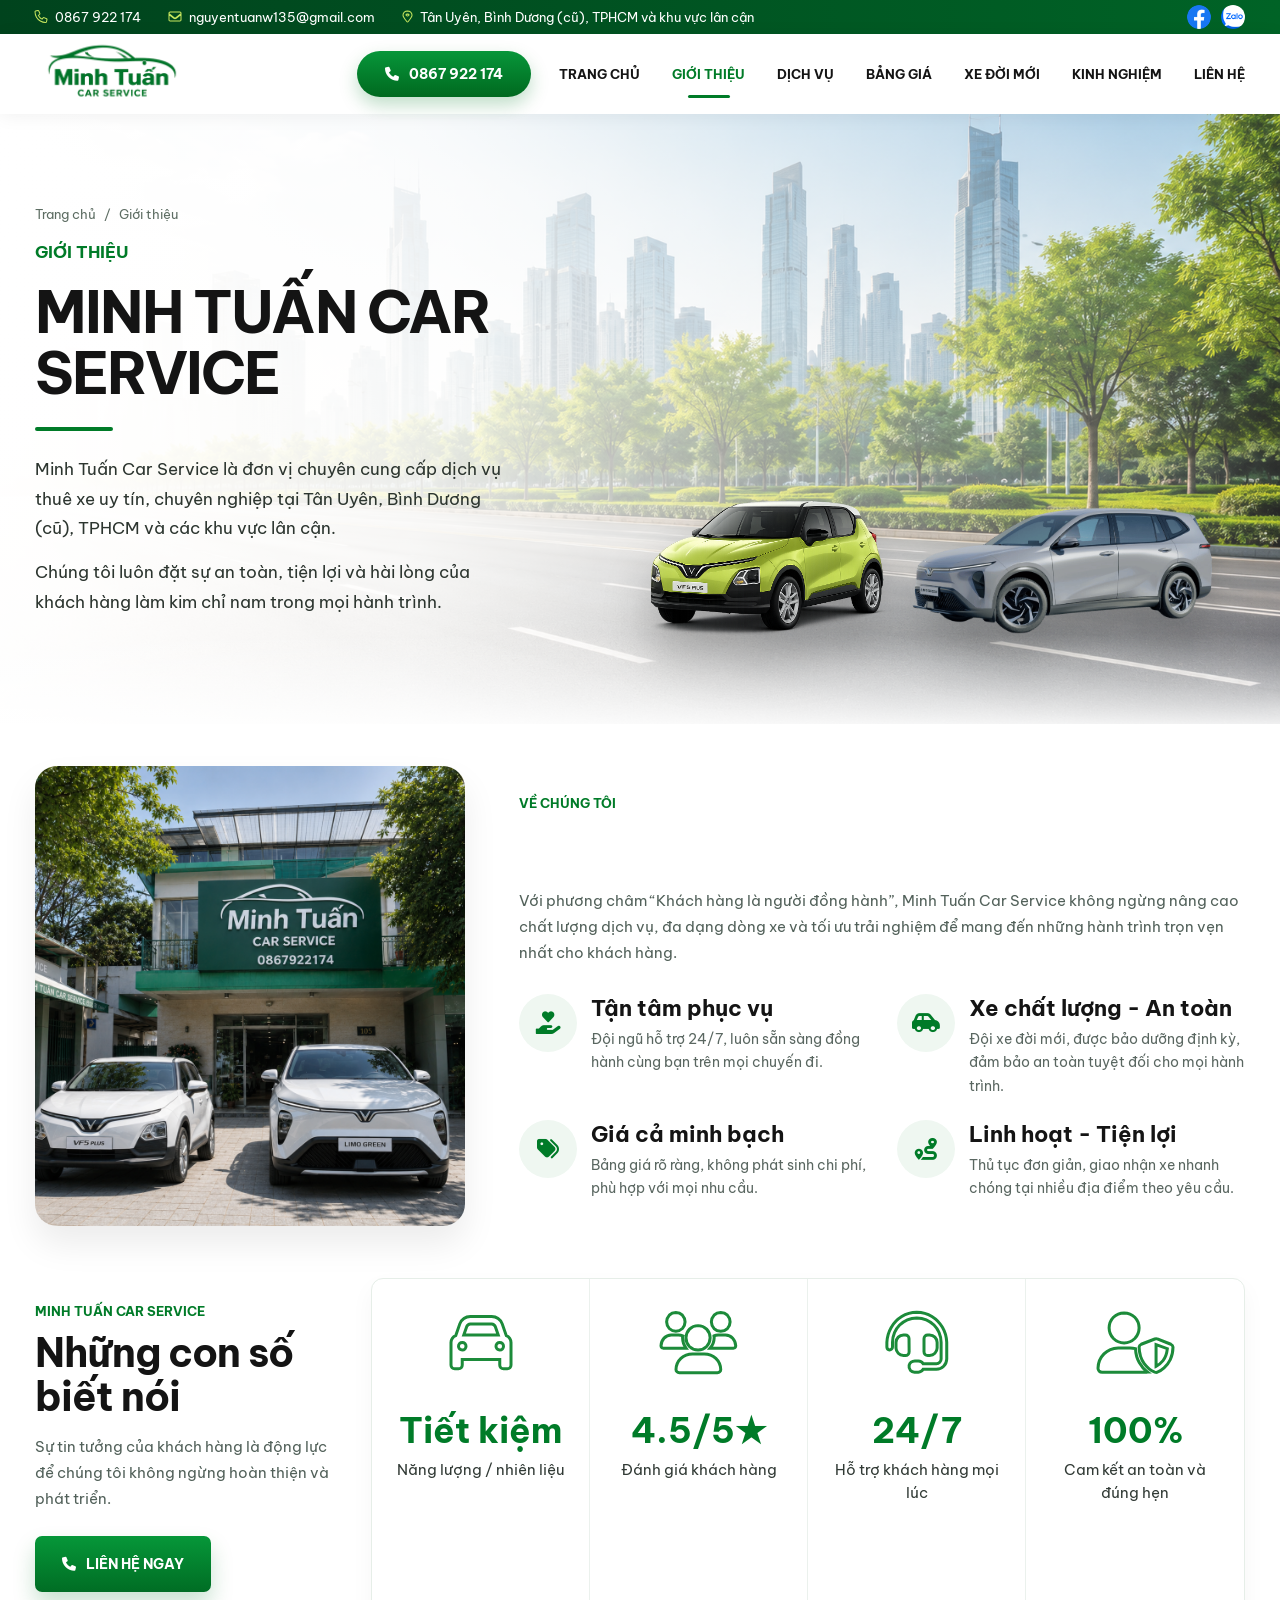
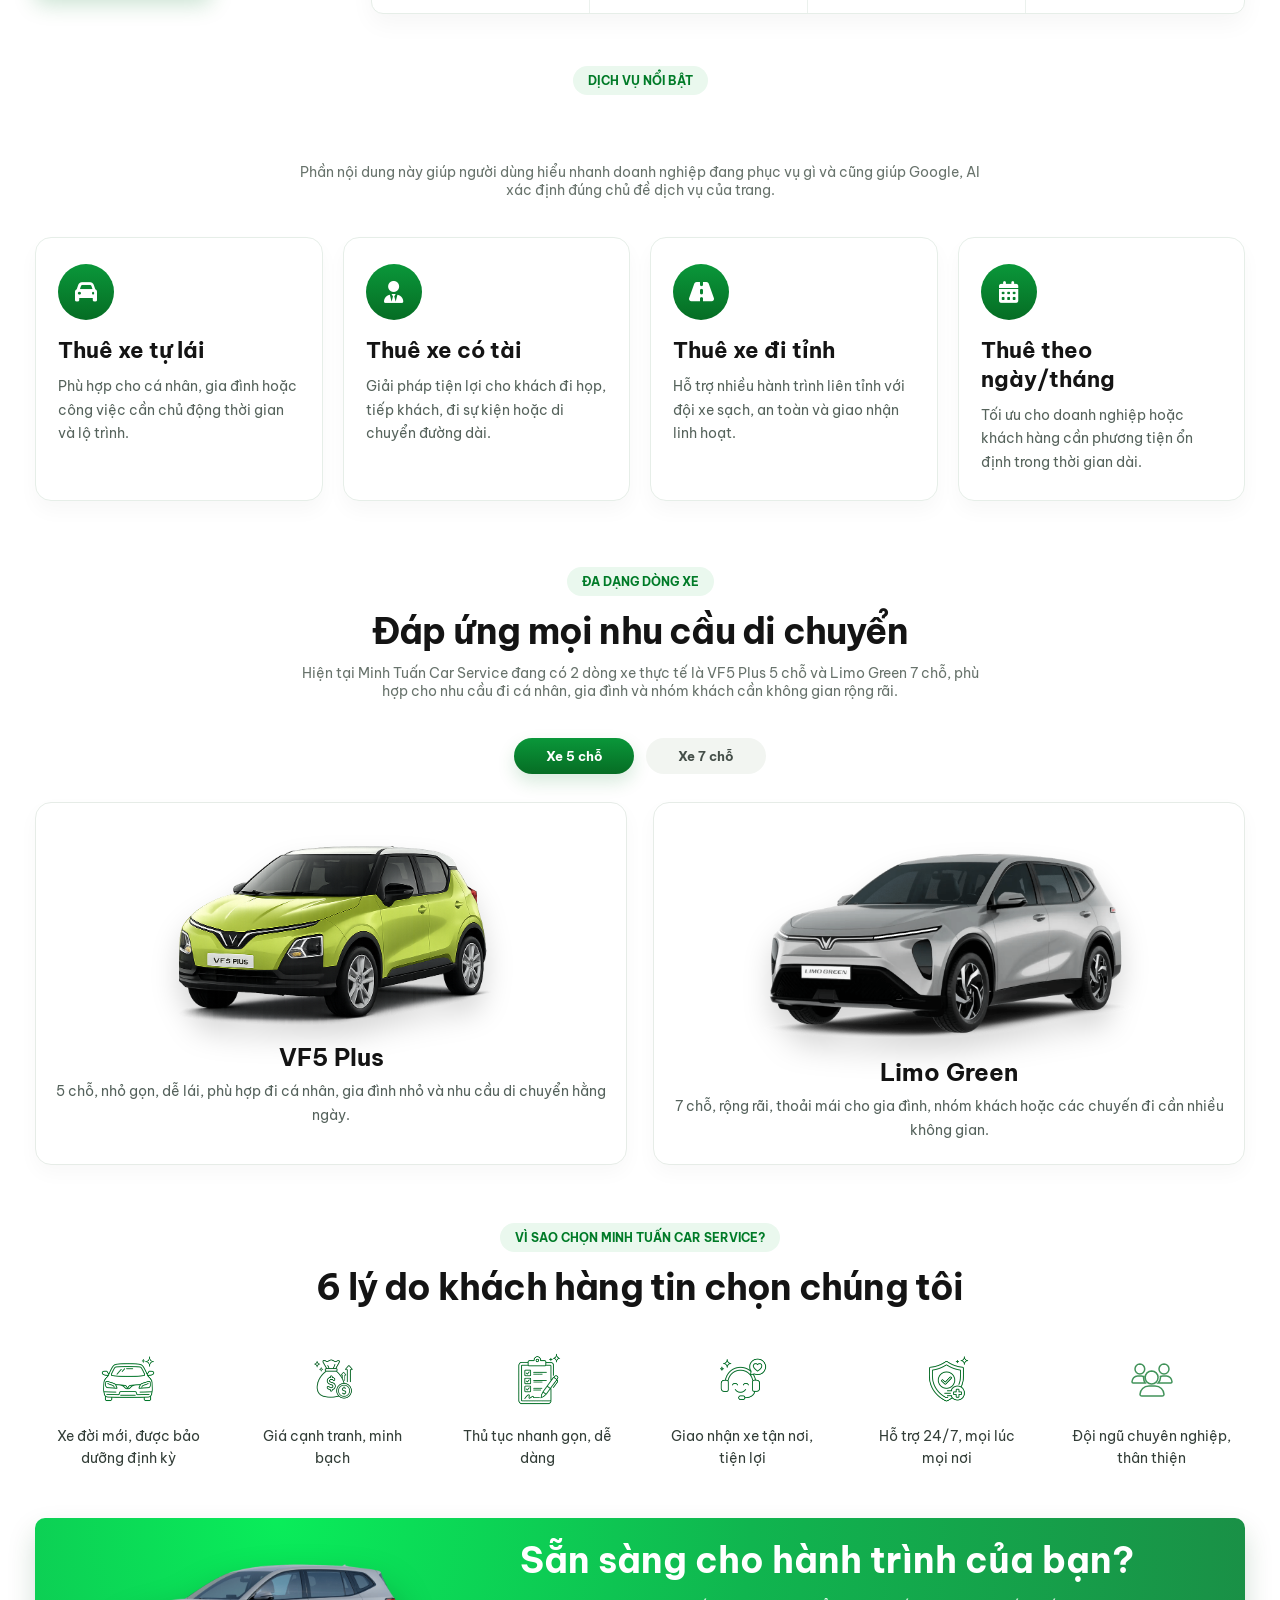
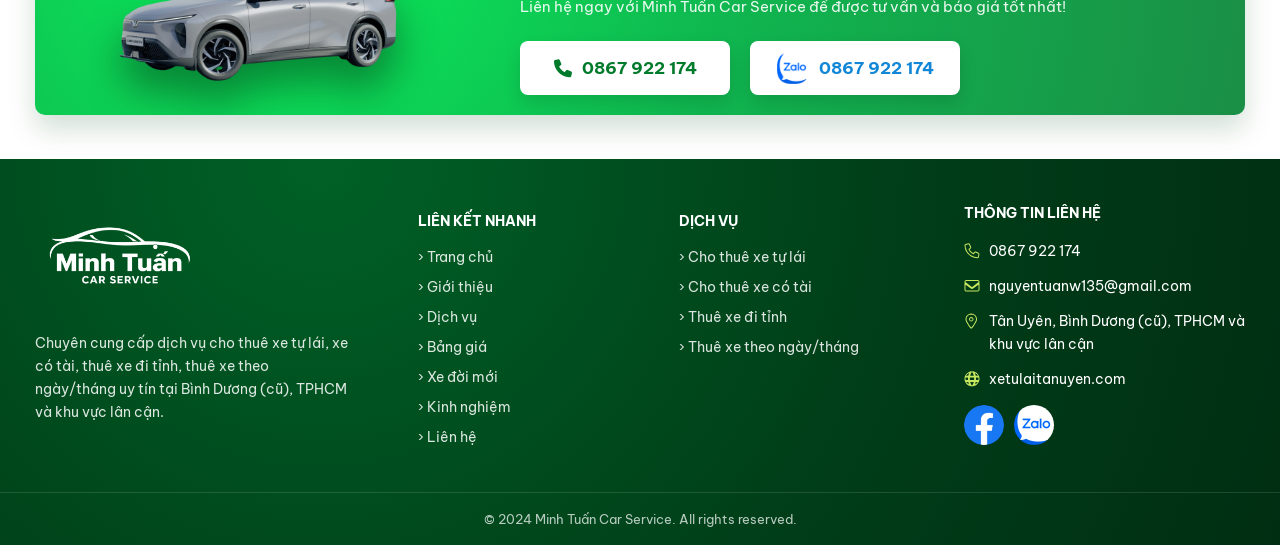
==== commit c3d90e37: "Restore desktop car drive-in animation and update asset versions" ====
--- a/gioi-thieu.html
+++ b/gioi-thieu.html
@@ -23,11 +23,11 @@
   <link rel="preconnect" href="https://fonts.googleapis.com">
   <link rel="preconnect" href="https://fonts.gstatic.com" crossorigin>
   <link href="https://fonts.googleapis.com/css2?family=Be+Vietnam+Pro:wght@400;500;600;700;800;900&display=swap" rel="stylesheet">
-  <link rel="stylesheet" href="./style.css?v=scroll-reveal-9" />
-  <link rel="stylesheet" href="./about.css?v=scroll-reveal-9" />
+  <link rel="stylesheet" href="./style.css?v=scroll-reveal-12" />
+  <link rel="stylesheet" href="./about.css?v=scroll-reveal-12" />
   <link rel="stylesheet" href="https://cdnjs.cloudflare.com/ajax/libs/font-awesome/6.0.0/css/all.min.css" />
   <link rel="icon" href="./assets/fav.png" type="image/x-icon">
-  <script src="./site.js?v=scroll-reveal-9" defer></script>
+  <script src="./site.js?v=scroll-reveal-12" defer></script>
   <script type="application/ld+json">
     {
       "@context": "https://schema.org",
--- a/style.css
+++ b/style.css
@@ -18,6 +18,8 @@
   --drive-rebound:8px;
 }
 *{box-sizing:border-box}
+*::before,
+*::after{box-sizing:border-box}
 html{scroll-behavior:auto}
 body{
   margin:0;
@@ -26,9 +28,13 @@
   background:#fff;
 }
 a{text-decoration:none;color:inherit}
-img{
+img,
+svg,
+video{
   max-width:100%;
   display:block;
+}
+img{
   user-select:none;
   -webkit-user-select:none;
   -moz-user-select:none;
@@ -125,7 +131,7 @@
 
 /* header */
 .header{
-  height:96px;
+  height:80px;
   background:#fff;
   box-shadow:0 2px 18px rgba(0,0,0,.06);
   position:sticky;
@@ -133,16 +139,24 @@
   z-index:50;
 }
 .nav-wrap{
-  height:96px;
+  height:80px;
   display:flex;
   align-items:center;
   justify-content:space-between;
   gap:28px;
+  position:relative;
 }
 .logo{
-  width:165px;
-  height:auto;
+  width:auto;
+  max-width:165px;
+  height:100px;
   object-fit:contain;
+}
+.header-actions{
+  display:flex;
+  align-items:center;
+  gap:14px;
+  margin-left:auto;
 }
 .nav{
   display:flex;
@@ -153,7 +167,7 @@
 }
 .nav a{
   position:relative;
-  padding:38px 0;
+  padding:30px 0;
 }
 .nav a.active,
 .nav a:hover{color:var(--green)}
@@ -162,7 +176,7 @@
   position:absolute;
   left:50%;
   transform:translateX(-50%);
-  bottom:22px;
+  bottom:14px;
   width:50px;height:3px;
   background:var(--green);
   border-radius:8px;
@@ -184,6 +198,29 @@
 .phone-btn i{
   font-size:14px;
 }
+.menu-toggle{
+  display:none;
+  width:48px;
+  height:48px;
+  padding:0;
+  border:1px solid #dce7df;
+  border-radius:14px;
+  background:#fff;
+  color:var(--green);
+  align-items:center;
+  justify-content:center;
+  flex-direction:column;
+  gap:5px;
+  cursor:pointer;
+  box-shadow:0 8px 18px rgba(0,0,0,.06);
+}
+.menu-toggle span{
+  width:18px;
+  height:2px;
+  border-radius:999px;
+  background:currentColor;
+  transition:transform .24s ease, opacity .24s ease;
+}
 
 /* hero */
 .hero{
@@ -1269,7 +1306,9 @@
 /* Global font weight cap: tối đa 700 */
 h1,h2,h3,h4,h5,h6,b,strong,button,.btn,.nav a,.phone-btn,.pill,.search-heading h2,.search-grid label span,.search-grid button,.section-title span,.service-card a,.chips b,.stats strong,.cta-actions a,.footer h4,.footer-lh h4{font-weight:700!important}
 /* Static interaction overrides */
-body{overflow-x:hidden}
+body.menu-open{
+  overflow:hidden;
+}
 section[id]{scroll-margin-top:128px}
 .header.is-scrolled{
   background:rgba(255,255,255,.92);
@@ -1427,9 +1466,724 @@
   }
 }
 
+/* Responsive refresh */
+.top-left,
+.nav,
+.hero-content,
+.hero-actions,
+.search-grid,
+.service-grid,
+.service-card,
+.chips,
+.stats,
+.stats div,
+.commit-grid,
+.commit-grid article,
+.cta-box,
+.cta-copy,
+.cta-actions,
+.footer-grid,
+.footer-grid > div{
+  min-width:0;
+}
+
+.service-card,
+.commit-grid article,
+.cta-actions a,
+.footer-lh p,
+.chips b{
+  overflow-wrap:anywhere;
+}
+
+@media (min-width:1024px){
+  .menu-toggle{
+    display:none !important;
+  }
+}
+
+@media (max-width:1023px){
+  .container,
+  .cta .container{
+    width:min(100% - 48px, 1210px);
+  }
+
+  .topbar{
+    height:auto;
+  }
+
+  .topbar-inner{
+    min-height:34px;
+    padding:8px 0;
+    align-items:flex-start;
+    gap:12px;
+  }
+
+  .top-left{
+    flex-wrap:wrap;
+    gap:10px 18px;
+    white-space:normal;
+  }
+
+  .header{
+    height:auto;
+  }
+
+  .nav-wrap{
+    min-height:80px;
+    height:auto;
+    gap:18px;
+    padding:16px 0;
+    flex-wrap:nowrap;
+  }
+
+  .logo{
+    width:auto;
+    max-width:150px;
+    height:52px;
+  }
+
+  .header-actions{
+    margin-left:auto;
+  }
+
+  .phone-btn{
+    width:auto;
+    flex:0 0 auto;
+    min-height:48px;
+    padding:12px 18px;
+    font-size:13px;
+  }
+
+  .menu-toggle{
+    display:inline-flex;
+    flex:0 0 auto;
+  }
+
+  .header .nav{
+    position:absolute;
+    top:calc(100% + 10px);
+    left:0;
+    right:0;
+    z-index:55;
+    display:grid;
+    gap:6px;
+    padding:14px;
+    border:1px solid #e3ebe5;
+    border-radius:20px;
+    background:rgba(255,255,255,.98);
+    box-shadow:0 18px 36px rgba(0,0,0,.12);
+    opacity:0;
+    visibility:hidden;
+    pointer-events:none;
+    transform:translateY(-8px);
+    transition:opacity .24s ease, transform .24s ease, visibility .24s ease;
+  }
+
+  .header.menu-open .nav{
+    opacity:1;
+    visibility:visible;
+    pointer-events:auto;
+    transform:translateY(0);
+  }
+
+  .header .nav a{
+    padding:14px 16px;
+    font-size:13px;
+    border-radius:14px;
+    white-space:normal;
+    background:#fff;
+    box-shadow:inset 0 0 0 1px #eef3ef;
+  }
+
+  .header .nav a:after{
+    display:none;
+  }
+
+  .header .nav a.active,
+  .header .nav a.is-current{
+    color:var(--green);
+    background:#eef8f1;
+    box-shadow:inset 0 0 0 1px rgba(0,123,40,.10);
+  }
+
+  .header.menu-open .menu-toggle span:nth-child(1){
+    transform:translateY(7px) rotate(45deg);
+  }
+
+  .header.menu-open .menu-toggle span:nth-child(2){
+    opacity:0;
+  }
+
+  .header.menu-open .menu-toggle span:nth-child(3){
+    transform:translateY(-7px) rotate(-45deg);
+  }
+
+  .hero{
+    min-height:auto;
+    padding:56px 0 30px;
+  }
+
+  .hero-inner{
+    min-height:auto;
+    display:grid;
+    grid-template-columns:minmax(0,1.02fr) minmax(0,.98fr);
+    gap:24px;
+    align-items:center;
+  }
+
+  .hero-content{
+    width:auto;
+    padding-top:0;
+  }
+
+  .pill{
+    max-width:100%;
+    padding:10px 16px;
+    font-size:13px;
+    line-height:1.45;
+    white-space:normal;
+  }
+
+  .hero h1{
+    font-size:clamp(3rem, 6vw, 4rem);
+    letter-spacing:-1.8px;
+  }
+
+  .hero-desc{
+    max-width:none;
+    margin:22px 0 24px;
+    padding:18px 20px;
+    font-size:16px;
+    line-height:1.7;
+  }
+
+  .hero-angle{
+    display:none;
+  }
+
+  .features{
+    max-width:none;
+    grid-template-columns:repeat(2, minmax(0, 1fr));
+    gap:12px;
+    padding:14px;
+  }
+
+  .feature-item{
+    display:flex;
+    flex-direction:column;
+    justify-content:flex-start;
+    gap:2px;
+    min-height:100%;
+    padding:12px 10px;
+    border-right:none;
+    border-radius:14px;
+    background:rgba(255,255,255,.78);
+  }
+
+  .feature-icon{
+    width:48px;
+    height:48px;
+    margin:0 auto 10px;
+    display:grid;
+    place-items:center;
+    border-radius:14px;
+    background:#eef7f0;
+    font-size:22px;
+  }
+
+  .hero-actions{
+    display:grid;
+    grid-template-columns:repeat(2, minmax(0, 1fr));
+    gap:14px;
+  }
+
+  .btn{
+    width:100%;
+    min-width:0;
+    min-height:52px;
+    height:auto;
+    padding:14px 18px;
+  }
+
+  .hero-car-wrap{
+    position:relative;
+    right:auto;
+    bottom:auto;
+    width:100%;
+    margin-top:0;
+    justify-content:center;
+    align-self:end;
+  }
+
+  .hero-car{
+    width:min(100%, 620px);
+    transform:none;
+  }
+
+  .hero-car-wrap::after{
+    left:18%;
+    right:18%;
+    bottom:0;
+  }
+
+  .search-section{
+    margin-top:0;
+    padding-top:18px;
+    padding-bottom:64px;
+  }
+
+  .search-box{
+    padding:24px;
+    border-radius:24px;
+  }
+
+  .search-grid{
+    grid-template-columns:repeat(2, minmax(0, 1fr));
+    gap:18px;
+  }
+
+  .search-grid button{
+    grid-column:1 / -1;
+    min-height:54px;
+  }
+
+  .section-title{
+    margin-bottom:32px;
+  }
+
+  .section-title h2{
+    font-size:clamp(2rem, 4vw, 2.3rem);
+    line-height:1.25;
+  }
+
+  .services,
+  .area,
+  .commit,
+  .cta{
+    padding-bottom:56px;
+  }
+
+  .service-grid{
+    grid-template-columns:repeat(2, minmax(0, 1fr));
+    gap:20px;
+  }
+
+  .service-card{
+    min-height:100%;
+    display:flex;
+    flex-direction:column;
+    padding:24px;
+    border-radius:20px;
+  }
+
+  .service-card a{
+    margin-top:auto;
+  }
+
+  .service-card img{
+    position:relative;
+    left:auto;
+    right:auto;
+    bottom:auto;
+    width:100%;
+    height:180px;
+    margin-top:20px;
+    object-fit:contain;
+  }
+
+  .service-card.card-limo img,
+  .service-card.card-vf5-red img{
+    height:180px;
+  }
+
+  .area-box{
+    padding:32px 28px 36px;
+    border-radius:22px;
+  }
+
+  .chips{
+    display:grid;
+    grid-template-columns:repeat(2, minmax(0, 1fr));
+    gap:12px;
+  }
+
+  .chips b{
+    justify-content:center;
+    text-align:center;
+    min-height:48px;
+  }
+
+  .stats{
+    grid-template-columns:repeat(2, minmax(0, 1fr));
+    gap:18px 22px;
+  }
+
+  .stats div{
+    align-content:start;
+    padding:18px 0 0;
+    border-right:none;
+    border-top:1px solid rgba(255,255,255,.2);
+  }
+
+  .stats div:nth-child(-n+2){
+    padding-top:0;
+    border-top:none;
+  }
+
+  .commit-grid{
+    grid-template-columns:repeat(2, minmax(0, 1fr));
+    gap:20px;
+    background:transparent;
+    border:none;
+    border-radius:0;
+    box-shadow:none;
+    overflow:visible;
+  }
+
+  .commit-grid article{
+    min-height:100%;
+    padding:28px 24px;
+    border:1px solid #e7eee9;
+    border-radius:20px;
+    box-shadow:0 10px 24px rgba(0,0,0,.045);
+  }
+
+  .commit-grid article:last-child,
+  .commit-grid article:nth-child(2n){
+    border-right:1px solid #e7eee9;
+    border-bottom:1px solid #e7eee9;
+    grid-column:auto;
+  }
+
+  .commit-icon{
+    width:68px;
+    height:68px;
+    margin-bottom:18px;
+  }
+
+  .commit-grid h3{
+    font-size:17px;
+  }
+
+  .cta-box{
+    grid-template-columns:minmax(0, 320px) 1fr;
+    gap:20px;
+    padding:28px 32px;
+    border-radius:24px;
+  }
+
+  .cta-box > img{
+    width:min(100%, 290px);
+    margin:0 auto;
+  }
+
+  .cta-box h2{
+    font-size:clamp(2rem, 4vw, 2.3rem);
+  }
+
+  .cta-actions{
+    display:grid;
+    grid-template-columns:repeat(2, minmax(0, 1fr));
+    gap:14px;
+  }
+
+  .cta-actions a{
+    width:100%;
+    min-width:0;
+    min-height:54px;
+    font-size:16px;
+  }
+
+  .footer-grid{
+    grid-template-columns:repeat(2, minmax(0, 1fr));
+    gap:28px 24px;
+    padding:40px 0 32px;
+  }
+
+  .footer-lh p{
+    gap:10px;
+  }
+}
+
+@media (max-width:767px){
+  .container,
+  .cta .container{
+    width:min(100% - 32px, 1210px);
+  }
+
+  .topbar{
+    font-size:12px;
+  }
+
+  .topbar-inner{
+    display:grid;
+    gap:10px;
+  }
+
+  .top-left{
+    display:grid;
+    gap:8px;
+  }
+
+  .contact-item{
+    align-items:flex-start;
+  }
+
+  .socials{
+    gap:8px;
+  }
+
+  .nav-wrap{
+ height: 50px !important;
+
+    gap:12px;
+  }
+
+  .logo{
+    width:auto;
+    max-width:136px;
+    height:60px;
+  }
+
+  .header-actions{
+    gap:10px;
+  }
+
+  .phone-btn{
+    width:auto;
+    min-height:44px;
+    padding:11px 14px;
+  }
+
+  .menu-toggle{
+    width:44px;
+    height:44px;
+    border-radius:12px;
+  }
+
+  .header .nav{
+    top:calc(100% + 8px);
+    padding:12px;
+    border-radius:18px;
+  }
+
+  .header .nav a{
+    padding:13px 14px;
+    font-size:13px;
+  }
+
+  .hero{
+    padding:32px 0 18px;
+  }
+
+  .hero-inner{
+    grid-template-columns:1fr;
+    gap:18px;
+  }
+
+  .pill{
+    font-size:11px;
+    padding:9px 12px;
+  }
+
+  .hero h1{
+    font-size:clamp(1.75rem, 8vw, 2.125rem);
+    letter-spacing:-1px;
+  }
+
+  .hero-desc{
+    padding:16px;
+    margin:18px 0 20px;
+    font-size:15px;
+    line-height:1.72;
+  }
+
+  .features{
+    gap:10px;
+    padding:12px;
+  }
+
+  .feature-item{
+    padding:10px;
+  }
+
+  .feature-item b,
+  .feature-item span{
+    font-size:13px;
+  }
+
+  .hero-actions{
+    grid-template-columns:1fr;
+  }
+
+  .hero-car{
+    width:min(100%, 420px);
+  }
+
+  .search-box{
+    padding:22px 18px;
+  }
+
+  .search-grid,
+  .service-grid,
+  .commit-grid,
+  .cta-actions,
+  .footer-grid{
+    grid-template-columns:1fr;
+  }
+
+  .section-title{
+    margin-bottom:24px;
+  }
+
+  .section-title h2{
+    font-size:clamp(1.8rem, 6vw, 2rem);
+  }
+
+  .service-card{
+    padding:22px 18px;
+  }
+
+  .service-card img{
+    height:170px;
+    margin-top:16px;
+  }
+
+  .area-box{
+    padding:26px 20px 30px;
+  }
+
+  .area-box h2{
+    font-size:clamp(1.8rem, 6vw, 2rem);
+  }
+
+  .chips,
+  .stats{
+    grid-template-columns:1fr;
+  }
+
+  .stats div{
+    padding:18px 0 0;
+  }
+
+  .stats div:nth-child(-n+2){
+    padding-top:18px;
+    border-top:1px solid rgba(255,255,255,.2);
+  }
+
+  .stats div:first-child{
+    padding-top:0;
+    border-top:none;
+  }
+
+  .commit-grid article{
+    padding:24px 20px;
+  }
+
+  .cta-box{
+    grid-template-columns:1fr;
+    padding:24px 20px;
+    text-align:left;
+  }
+
+  .cta-box > img{
+    width:min(100%, 260px);
+  }
+
+  .cta-box h2{
+    font-size:clamp(1.8rem, 6vw, 2rem);
+  }
+
+  .cta-box p{
+    font-size:15px;
+  }
+
+  .cta-actions a{
+    min-height:48px;
+    justify-content:center;
+  }
+
+  .footer-grid{
+    padding:36px 0 28px;
+  }
+
+  .footer p,
+  .footer a{
+    font-size:14px;
+  }
+}
+
+@media (max-width:390px){
+  .header-actions{
+    gap:8px;
+  }
+
+  .phone-btn{
+    width:44px;
+    min-width:44px;
+    padding:0;
+  }
+
+  .phone-btn span{
+    display:none;
+  }
+
+  .hero h1{
+    font-size:clamp(1.75rem, 9vw, 2rem);
+  }
+
+  .pill{
+    font-size:10px;
+  }
+
+  .features{
+    grid-template-columns:1fr;
+  }
+
+  .search-box{
+    padding:20px 16px;
+  }
+
+  .search-grid input,
+  .search-grid select,
+  .search-grid button,
+  .btn,
+  .cta-actions a{
+    min-height:46px;
+  }
+
+  .service-card,
+  .commit-grid article{
+    padding:20px 16px;
+  }
+
+  .service-card h3,
+  .commit-grid h3{
+    font-size:18px;
+  }
+
+  .service-card p,
+  .commit-grid p,
+  .cta-box p{
+    font-size:14px;
+  }
+
+  .to-top{
+    right:14px;
+    bottom:14px;
+    width:40px;
+    height:40px;
+  }
+}
+
 @media (prefers-reduced-motion: reduce){
   .reveal-enabled .reveal-item{
     transition-duration:320ms;
+  }
+
+  .menu-toggle span,
+  .header .nav{
+    transition:none;
   }
 
   .hero-car-wrap.drive-in-ready .hero-car,
--- a/about.css
+++ b/about.css
@@ -521,7 +521,8 @@
   border-radius:50%;
   display:grid;
   place-items:center;
-  width: 100%;
+  width:64px;
+  min-width:64px;
   color:var(--green);
   font-size:24px;
         -webkit-text-fill-color: transparent;
@@ -945,3 +946,305 @@
     max-width:none;
   }
 }
+
+/* About page responsive refresh */
+@media (max-width:1023px){
+  .about-hero{
+    min-height:auto;
+    padding:34px 0 18px;
+  }
+
+  .about-hero-inner{
+    min-height:auto;
+    grid-template-columns:1fr;
+    gap:24px;
+  }
+
+  .about-copy{
+    padding:12px 0 0;
+  }
+
+  .about-copy h1{
+    font-size:clamp(2.75rem, 6vw, 3.5rem);
+    letter-spacing:-1.4px;
+  }
+
+  .about-copy p{
+    max-width:none;
+    font-size:16px;
+    line-height:1.72;
+  }
+
+  .about-cars{
+    min-height:auto;
+    display:grid;
+    grid-template-columns:repeat(2, minmax(0, 1fr));
+    gap:16px;
+    align-items:end;
+    padding-top:8px;
+  }
+
+  .car-main,
+  .car-secondary{
+    position:relative;
+    inset:auto;
+    width:100%;
+    max-width:none;
+    margin:0;
+    transform:none;
+    filter:drop-shadow(0 22px 22px rgba(0,0,0,.2));
+  }
+
+  .about-cars::after{
+    display:none;
+  }
+
+  .brand-section,
+  .numbers-section,
+  .service-summary,
+  .about-fleet,
+  .reasons-section,
+  .pricing-highlight,
+  .faq-section{
+    padding-top:28px;
+  }
+
+  .brand-grid{
+    grid-template-columns:repeat(2, minmax(0, 1fr));
+    gap:32px;
+    align-items:start;
+  }
+
+  .brand-image img{
+    height:100%;
+    min-height:360px;
+    max-height:440px;
+  }
+
+  .brand-content h2,
+  .numbers-intro h2,
+  .pricing-box h2{
+    font-size:clamp(2rem, 4vw, 2.4rem);
+  }
+
+  .brand-features{
+    grid-template-columns:repeat(2, minmax(0, 1fr));
+    gap:18px;
+  }
+
+  .numbers-grid{
+    grid-template-columns:1fr;
+    gap:24px;
+  }
+
+  .numbers-intro{
+    padding:0;
+  }
+
+  .numbers-cards{
+    grid-template-columns:repeat(2, minmax(0, 1fr));
+  }
+
+  .numbers-cards article{
+    min-height:100%;
+    padding:28px 18px;
+  }
+
+  .numbers-cards article:nth-child(2n){
+    border-right:none;
+  }
+
+  .service-summary-grid,
+  .fleet-cards{
+    grid-template-columns:repeat(2, minmax(0, 1fr));
+    gap:20px;
+  }
+
+  .service-summary-grid article,
+  .fleet-card-item,
+  .faq-grid article{
+    min-height:100%;
+    padding:24px 20px;
+  }
+
+  .reasons-grid{
+    grid-template-columns:repeat(3, minmax(0, 1fr));
+    gap:18px;
+  }
+
+  .reasons-grid article{
+    min-height:100%;
+    padding:22px 18px;
+    border:1px solid #e6ece7;
+    border-radius:18px;
+    background:#fff;
+    box-shadow:0 8px 20px rgba(0,0,0,.03);
+  }
+
+  .reasons-grid img,
+  .reason-avatar{
+    width:64px;
+    height:64px;
+  }
+
+  .reason-avatar{
+    margin:0 auto 14px;
+    background:#eff7f1;
+  }
+}
+
+@media (max-width:767px){
+  .about-hero{
+    padding:28px 0 12px;
+  }
+
+  .about-hero-inner{
+    gap:18px;
+  }
+
+  .breadcrumb{
+    flex-wrap:wrap;
+  }
+
+  .hero-kicker{
+    font-size:18px;
+  }
+
+  .about-copy h1{
+    font-size:clamp(1.875rem, 8.6vw, 2.5rem);
+    letter-spacing:-1px;
+  }
+
+  .about-copy p{
+    font-size:15px;
+  }
+
+  .about-cars{
+    grid-template-columns:1fr;
+    gap:8px;
+  }
+
+  .car-secondary{
+    margin-top:-10px;
+  }
+
+  .brand-grid,
+  .brand-features,
+  .numbers-cards,
+  .service-summary-grid,
+  .fleet-cards,
+  .reasons-grid,
+  .faq-grid{
+    grid-template-columns:1fr;
+  }
+
+  .brand-image img{
+    height:280px;
+    min-height:0;
+  }
+
+  .brand-content h2,
+  .numbers-intro h2,
+  .pricing-box h2{
+    font-size:clamp(1.8rem, 6vw, 2rem);
+  }
+
+  .numbers-cards article{
+    border-right:none;
+    border-bottom:1px solid #ebf1ed;
+  }
+
+  .numbers-cards article:last-child{
+    border-bottom:none;
+  }
+
+  .service-summary-grid article,
+  .fleet-card-item,
+  .faq-grid article,
+  .reasons-grid article{
+    padding:22px 18px;
+  }
+
+  .fleet-tabs{
+    display:grid;
+    grid-template-columns:repeat(2, minmax(0, 1fr));
+    gap:10px;
+  }
+
+  .fleet-tabs span{
+    min-width:0;
+    width:100%;
+  }
+
+  .fleet-card-item img{
+    height:190px;
+  }
+
+  .vf5-card img{
+    height:178px;
+  }
+
+  .limo-card img{
+    height:194px;
+  }
+
+  .reasons-grid article{
+    text-align:center;
+  }
+
+  .reasons-grid p{
+    max-width:none;
+  }
+}
+
+@media (max-width:390px){
+  .breadcrumb{
+    font-size:12px;
+  }
+
+  .hero-kicker{
+    font-size:17px;
+  }
+
+  .about-copy h1{
+    font-size:clamp(1.75rem, 9vw, 2rem);
+  }
+
+  .about-copy p{
+    font-size:14px;
+    line-height:1.68;
+  }
+
+  .brand-features article,
+  .pricing-points article{
+    grid-template-columns:1fr;
+  }
+
+  .fleet-tabs{
+    grid-template-columns:1fr;
+  }
+
+  .fleet-card-item img{
+    height:176px;
+  }
+
+  .vf5-card img{
+    height:166px;
+  }
+
+  .limo-card img{
+    height:180px;
+  }
+
+  .numbers-cards strong{
+    font-size:28px;
+  }
+
+  .numbers-cards span,
+  .service-summary-grid p,
+  .fleet-card-item p,
+  .reasons-grid p,
+  .faq-grid p{
+    font-size:14px;
+  }
+}
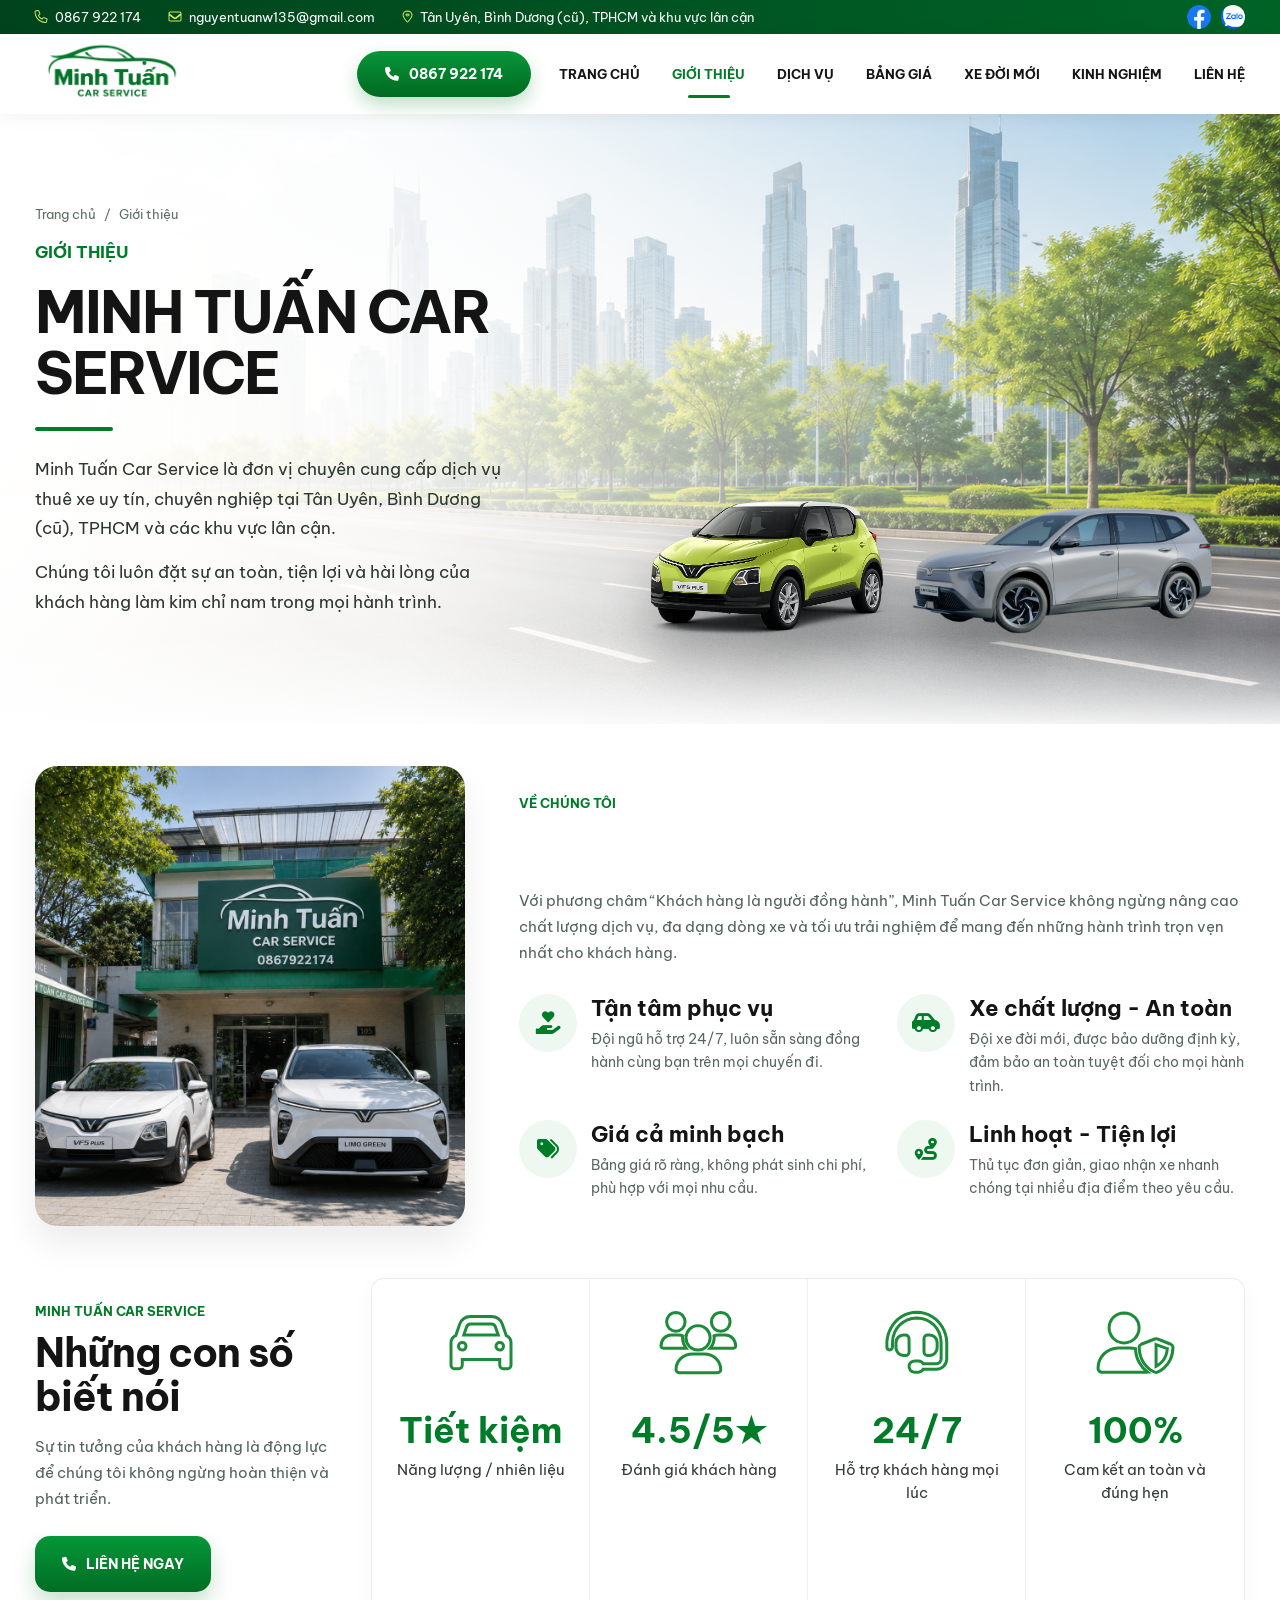
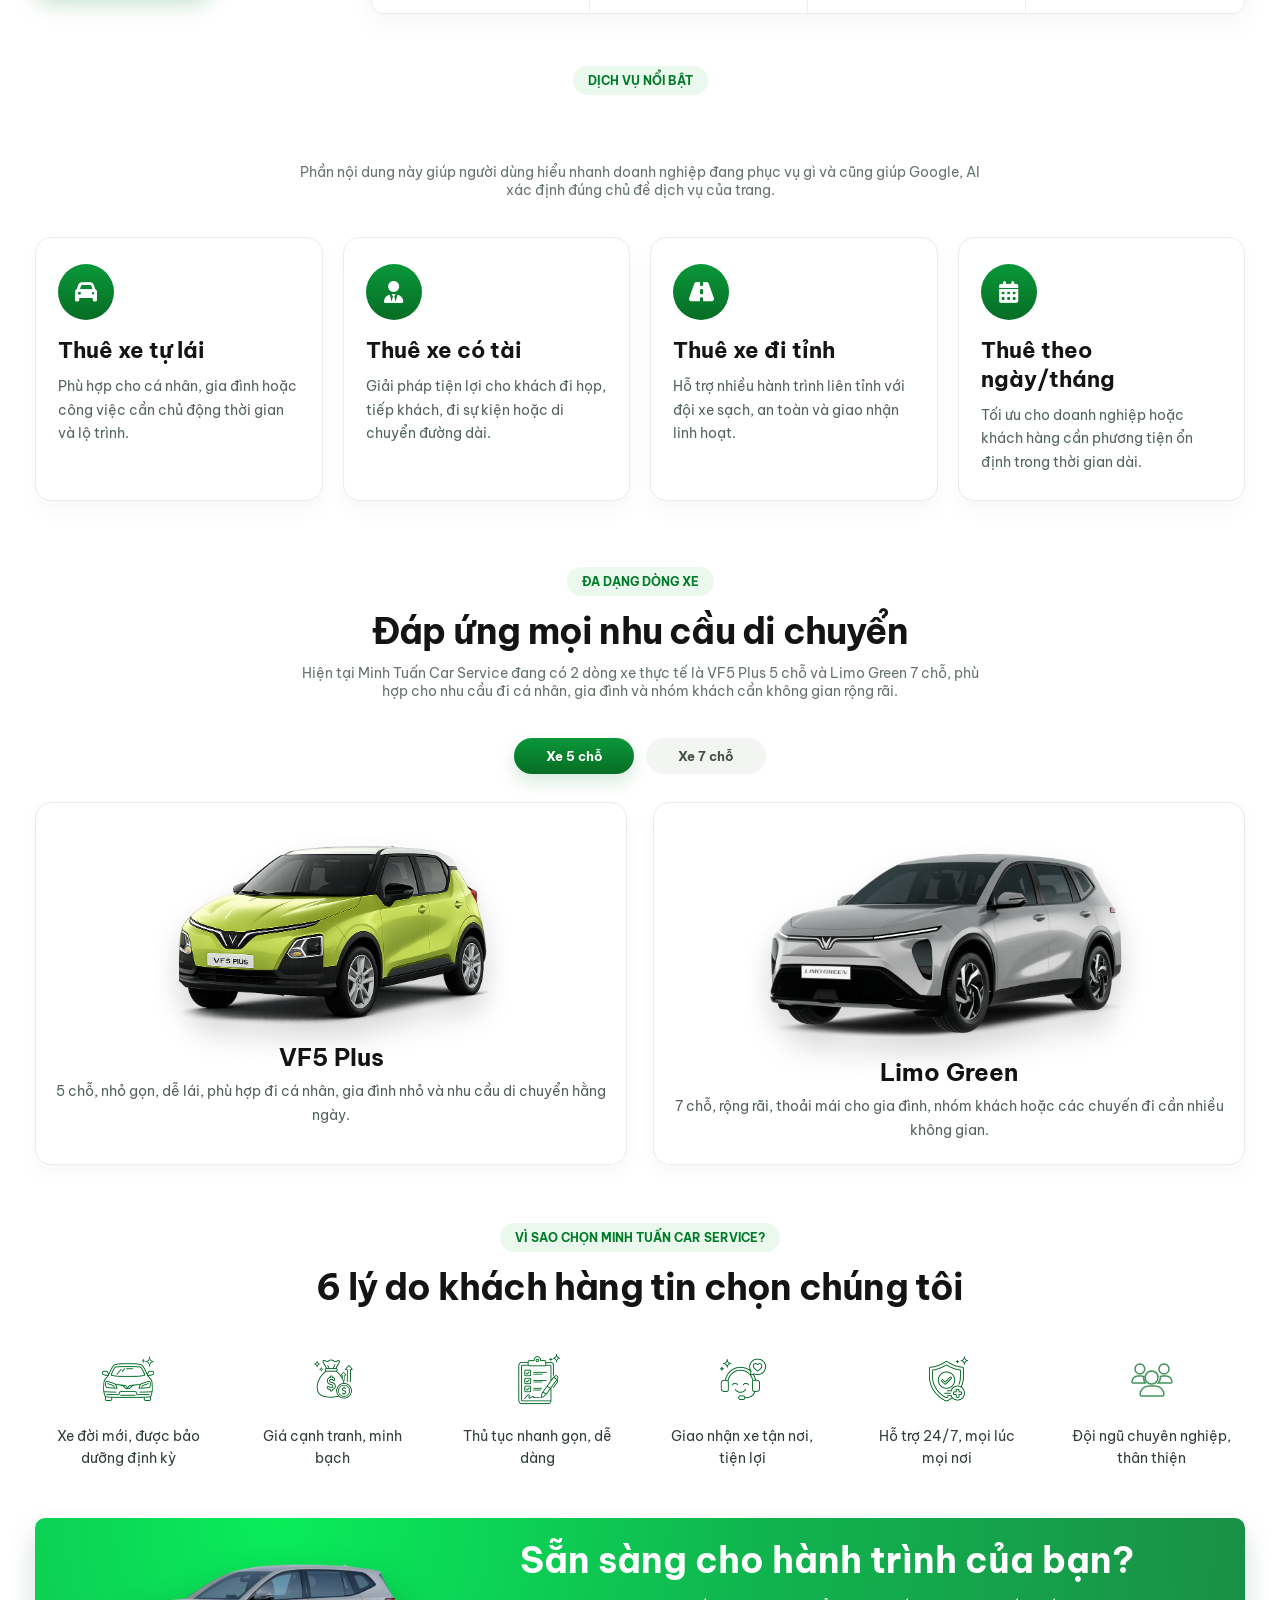
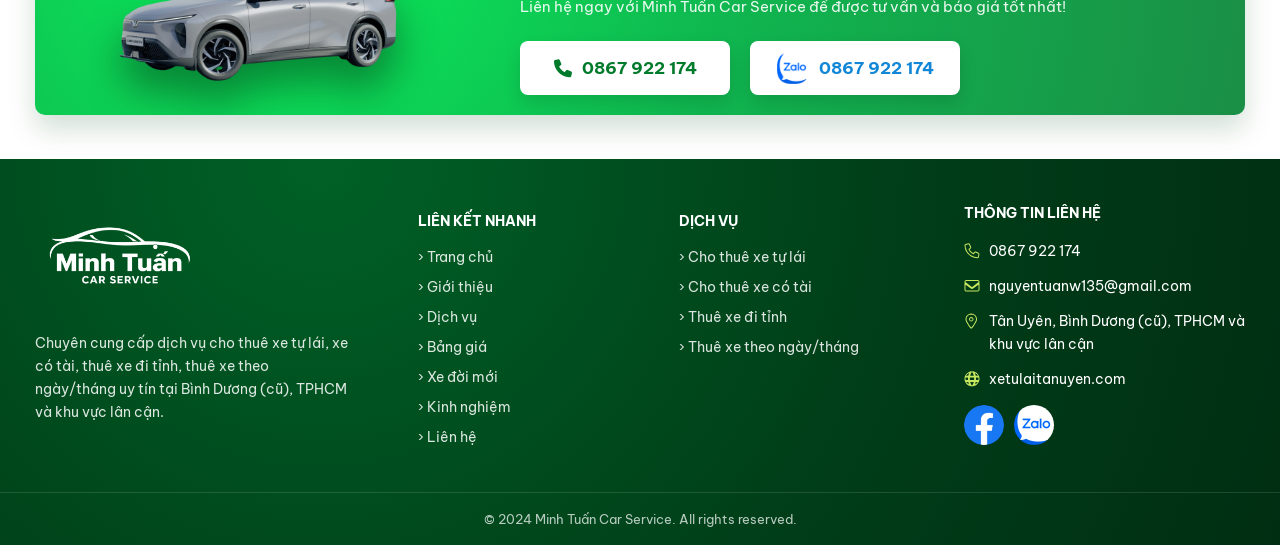
==== commit 4a2f52fa: "Add mobile bottom nav and refine hero spacing" ====
--- a/gioi-thieu.html
+++ b/gioi-thieu.html
@@ -484,5 +484,23 @@
   </footer>
 
   <a href="#gioi-thieu" class="to-top" aria-label="Lên đầu trang"><i class="fa-solid fa-chevron-up"></i></a>
+  <nav class="mobile-bottom-nav" aria-label="Điều hướng nhanh trên điện thoại">
+    <a href="./index.html#top">
+      <i class="fa-solid fa-house"></i>
+      <span>Trang chủ</span>
+    </a>
+    <a href="#services">
+      <i class="fa-solid fa-car-side"></i>
+      <span>Dịch vụ</span>
+    </a>
+    <a href="./index.html#price">
+      <i class="fa-solid fa-tags"></i>
+      <span>Bảng giá</span>
+    </a>
+    <a href="#contact">
+      <i class="fa-solid fa-phone"></i>
+      <span>Liên hệ</span>
+    </a>
+  </nav>
 </body>
 </html>
--- a/style.css
+++ b/style.css
@@ -342,7 +342,7 @@
   align-items:center;
   justify-content:center;
   gap:10px;
-  border-radius:7px;
+  border-radius:15px;
   font-size:14px;
   font-weight:700;
 }
@@ -763,6 +763,10 @@
   font-size:18px;
 }
 
+.mobile-bottom-nav{
+  display:none;
+}
+
 /* Responsive */
 @media (max-width:1200px){
   .container,
@@ -1010,17 +1014,30 @@
   }
 
   .topbar-inner{
-    display:block;
+    display:flex;
+    align-items:center;
+    justify-content:space-between;
+    gap:12px;
     padding:8px 0;
   }
 
   .top-left{
-    display:grid;
+    display:flex;
+    align-items:center;
     gap:8px;
+    min-width:0;
+  }
+
+  .top-left .contact-item:nth-child(n + 2){
+    display:none;
+  }
+
+  .top-left .contact-item:first-child{
+    align-items:center;
   }
 
   .contact-item{
-    align-items:flex-start;
+    align-items:center;
   }
 
   .contact-item span{
@@ -1028,11 +1045,11 @@
   }
 
   .socials{
-    margin-top:10px;
+    flex:0 0 auto;
   }
 
   .nav-wrap{
-    align-items:flex-start;
+    align-items:center;
     gap:12px;
   }
 
@@ -1906,6 +1923,10 @@
 }
 
 @media (max-width:767px){
+  body{
+    padding-bottom:92px;
+  }
+
   .container,
   .cta .container{
     width:min(100% - 32px, 1210px);
@@ -1916,26 +1937,31 @@
   }
 
   .topbar-inner{
-    display:grid;
+    display:flex;
+    align-items:center;
+    justify-content:space-between;
     gap:10px;
   }
 
   .top-left{
-    display:grid;
+    display:flex;
+    align-items:center;
     gap:8px;
+    min-width:0;
   }
 
   .contact-item{
-    align-items:flex-start;
+    align-items:center;
   }
 
   .socials{
+    flex:0 0 auto;
     gap:8px;
   }
 
   .nav-wrap{
- height: 50px !important;
-
+    min-height:66px !important;
+    height:66px !important;
     gap:12px;
   }
 
@@ -1946,19 +1972,27 @@
   }
 
   .header-actions{
+    align-items:center;
     gap:10px;
   }
 
   .phone-btn{
-    width:auto;
+    width:44px;
+    min-width:44px;
     min-height:44px;
-    padding:11px 14px;
+    padding:0;
+    justify-content:center;
+    border-radius: 17px;
+  }
+
+  .phone-btn span{
+    display:none;
   }
 
   .menu-toggle{
     width:44px;
     height:44px;
-    border-radius:12px;
+    border-radius:15px;
   }
 
   .header .nav{
@@ -1972,18 +2006,73 @@
     font-size:13px;
   }
 
+  .mobile-bottom-nav{
+    position:fixed;
+    left:0;
+    right:0;
+    bottom:0;
+    z-index:70;
+    display:grid;
+    grid-template-columns:repeat(4, minmax(0, 1fr));
+    gap:0;
+    padding:6px 10px calc(8px + env(safe-area-inset-bottom));
+    background:rgba(255,255,255,.98);
+    border-top:1px solid #e6eee8;
+    box-shadow:0 -12px 28px rgba(0,0,0,.10);
+    backdrop-filter:blur(12px);
+  }
+
+  .mobile-bottom-nav a{
+    display:grid;
+    justify-items:center;
+    align-content:center;
+    gap:4px;
+    min-height:48px;
+    color:#7b857f;
+    text-decoration:none;
+    font-size:12px;
+    font-weight:600;
+    border-radius:16px;
+    transition:background .24s ease, color .24s ease, transform .24s ease;
+  }
+
+  .mobile-bottom-nav a i{
+    font-size:18px;
+  }
+
+  .mobile-bottom-nav a.is-current,
+  .mobile-bottom-nav a.active{
+    color:#0a8a35;
+    background:rgba(198,228,107,.16);
+  }
+
+  .mobile-bottom-nav a:active{
+    transform:translateY(1px);
+  }
+
   .hero{
-    padding:32px 0 18px;
+    padding:24px 0 10px;
+  }
+
+  .hero-bg{
+    background:
+      linear-gradient(180deg, rgba(242,248,243,.92) 0%, rgba(242,248,243,.78) 34%, rgba(242,248,243,.36) 72%, rgba(242,248,243,.10) 100%),
+      url("./assets/city-bg.png") center/cover no-repeat;
+  }
+
+  .hero:after{
+    background:linear-gradient(180deg, rgba(255,255,255,0), rgba(242,248,243,.12));
   }
 
   .hero-inner{
     grid-template-columns:1fr;
-    gap:18px;
+    gap:12px;
   }
 
   .pill{
     font-size:11px;
     padding:9px 12px;
+    margin-bottom:14px;
   }
 
   .hero h1{
@@ -1992,19 +2081,40 @@
   }
 
   .hero-desc{
-    padding:16px;
-    margin:18px 0 20px;
+    padding:0;
+    margin:10px 0 10px;
     font-size:15px;
     line-height:1.72;
+    background:transparent;
+    border-radius:0;
+    color:#17351f;
   }
 
   .features{
+    grid-template-columns:repeat(2, minmax(0, 1fr));
     gap:10px;
-    padding:12px;
+    padding:0;
+    background:transparent;
+    border-radius:0;
   }
 
   .feature-item{
-    padding:10px;
+    display:grid;
+    grid-template-columns:54px 1fr;
+    grid-template-areas:
+      "icon title"
+      "icon desc";
+    align-items:start;
+    column-gap:12px;
+    row-gap:4px;
+    min-height:96px;
+    padding:14px 12px;
+    text-align:left;
+    border:none;
+    border-radius:20px;
+    background:rgba(255,255,255,.92);
+    backdrop-filter:blur(8px);
+    box-shadow:0 14px 28px rgba(0,0,0,.06);
   }
 
   .feature-item b,
@@ -2012,8 +2122,44 @@
     font-size:13px;
   }
 
+  .feature-icon{
+    grid-area:icon;
+    width:54px;
+    height:54px;
+    margin:0;
+    display:grid;
+    place-items:center;
+    border-radius:16px;
+    background:rgba(198,228,107,.18);
+    font-size:24px;
+  }
+
+  .feature-item b{
+    grid-area:title;
+    display:block;
+    margin:2px 0 0;
+    color:#17351f;
+    font-size:18px;
+    line-height:1.35;
+    font-weight:700;
+  }
+
+  .feature-item span{
+    grid-area:desc;
+    display:block;
+    color:#5c685f;
+    font-size:13px;
+    line-height:1.55;
+    font-weight:600;
+  }
+
   .hero-actions{
-    grid-template-columns:1fr;
+    grid-template-columns:repeat(2, minmax(0, 1fr));
+    gap:10px;
+  }
+
+  .hero-car-wrap{
+    margin-top:-2px;
   }
 
   .hero-car{
@@ -2111,6 +2257,10 @@
   .footer a{
     font-size:14px;
   }
+
+  .to-top{
+    bottom:94px;
+  }
 }
 
 @media (max-width:390px){
@@ -2137,7 +2287,30 @@
   }
 
   .features{
-    grid-template-columns:1fr;
+    grid-template-columns:repeat(2, minmax(0, 1fr));
+    gap:10px;
+  }
+
+  .feature-item{
+    grid-template-columns:48px 1fr;
+    column-gap:10px;
+    min-height:124px;
+    padding:14px 12px;
+  }
+
+  .feature-icon{
+    width:48px;
+    height:48px;
+    border-radius:14px;
+    font-size:22px;
+  }
+
+  .feature-item b{
+    font-size:16px;
+  }
+
+  .feature-item span{
+    font-size:12px;
   }
 
   .search-box{
